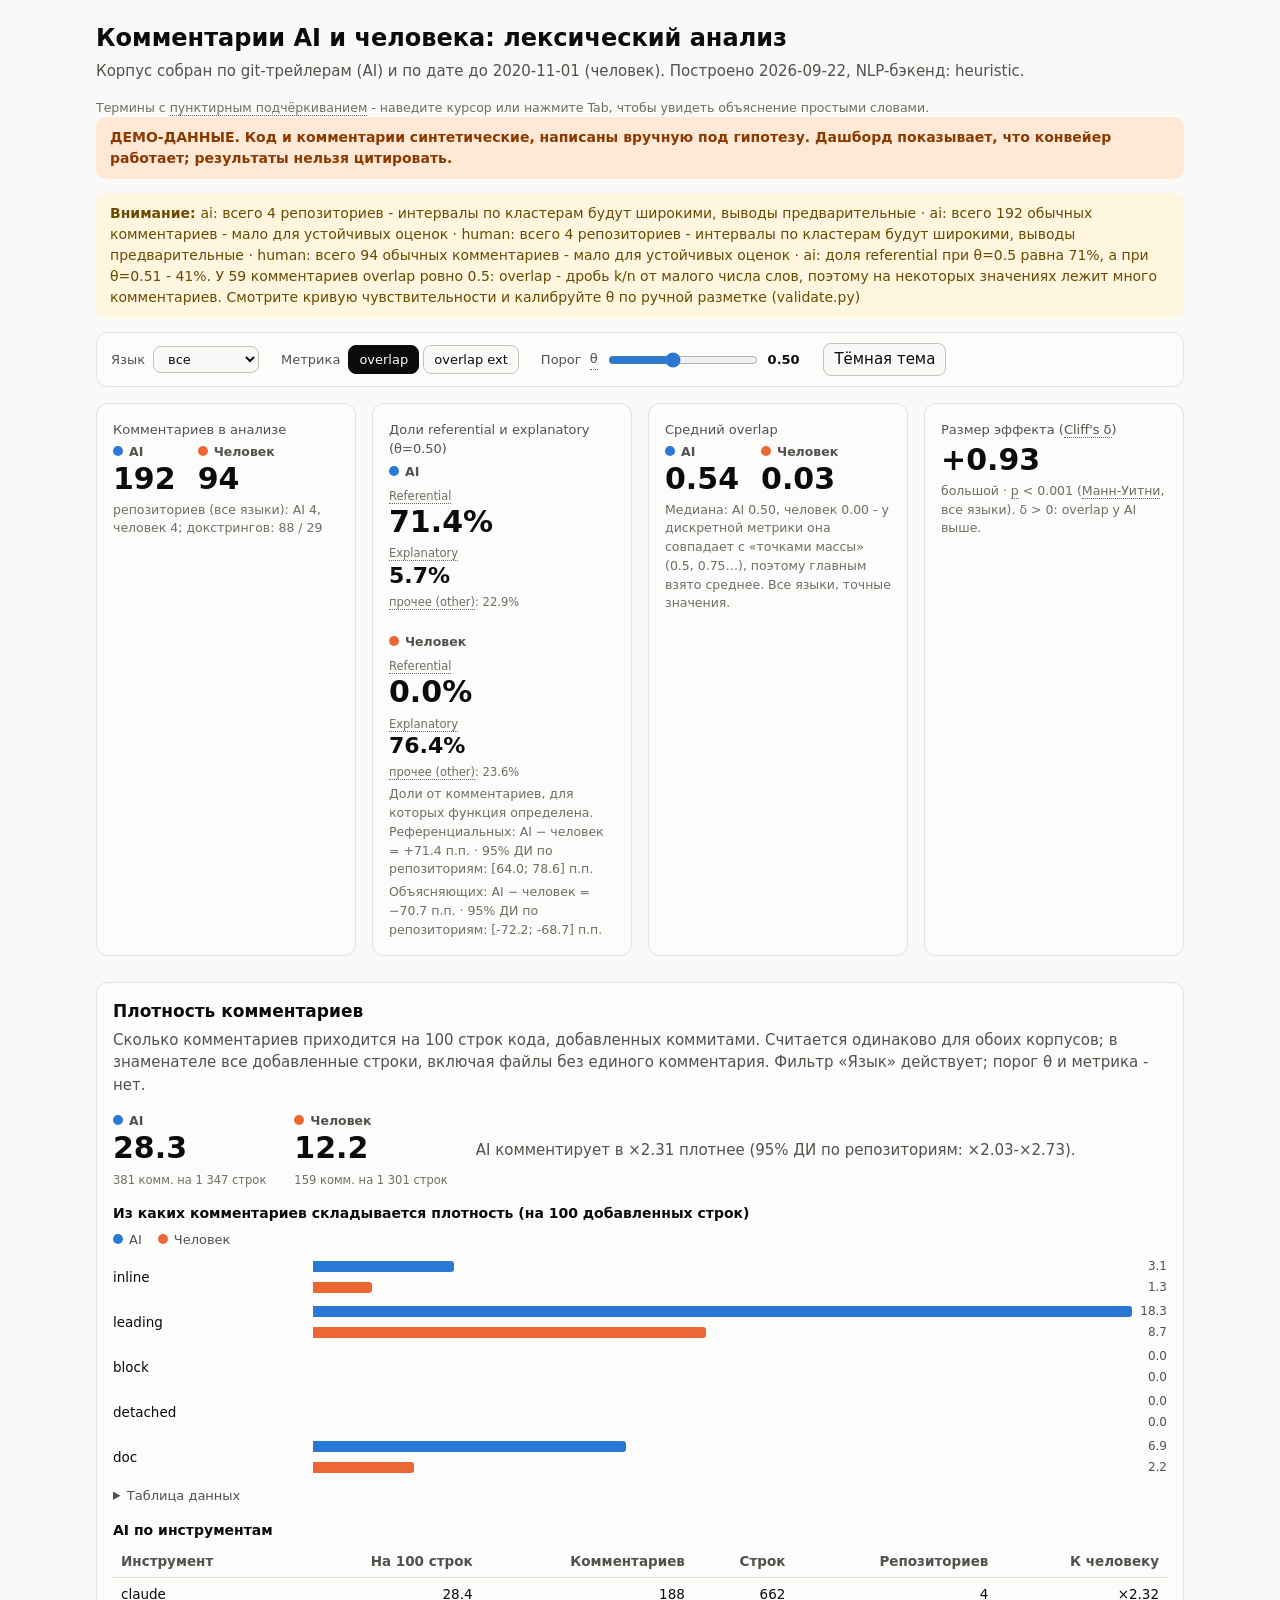
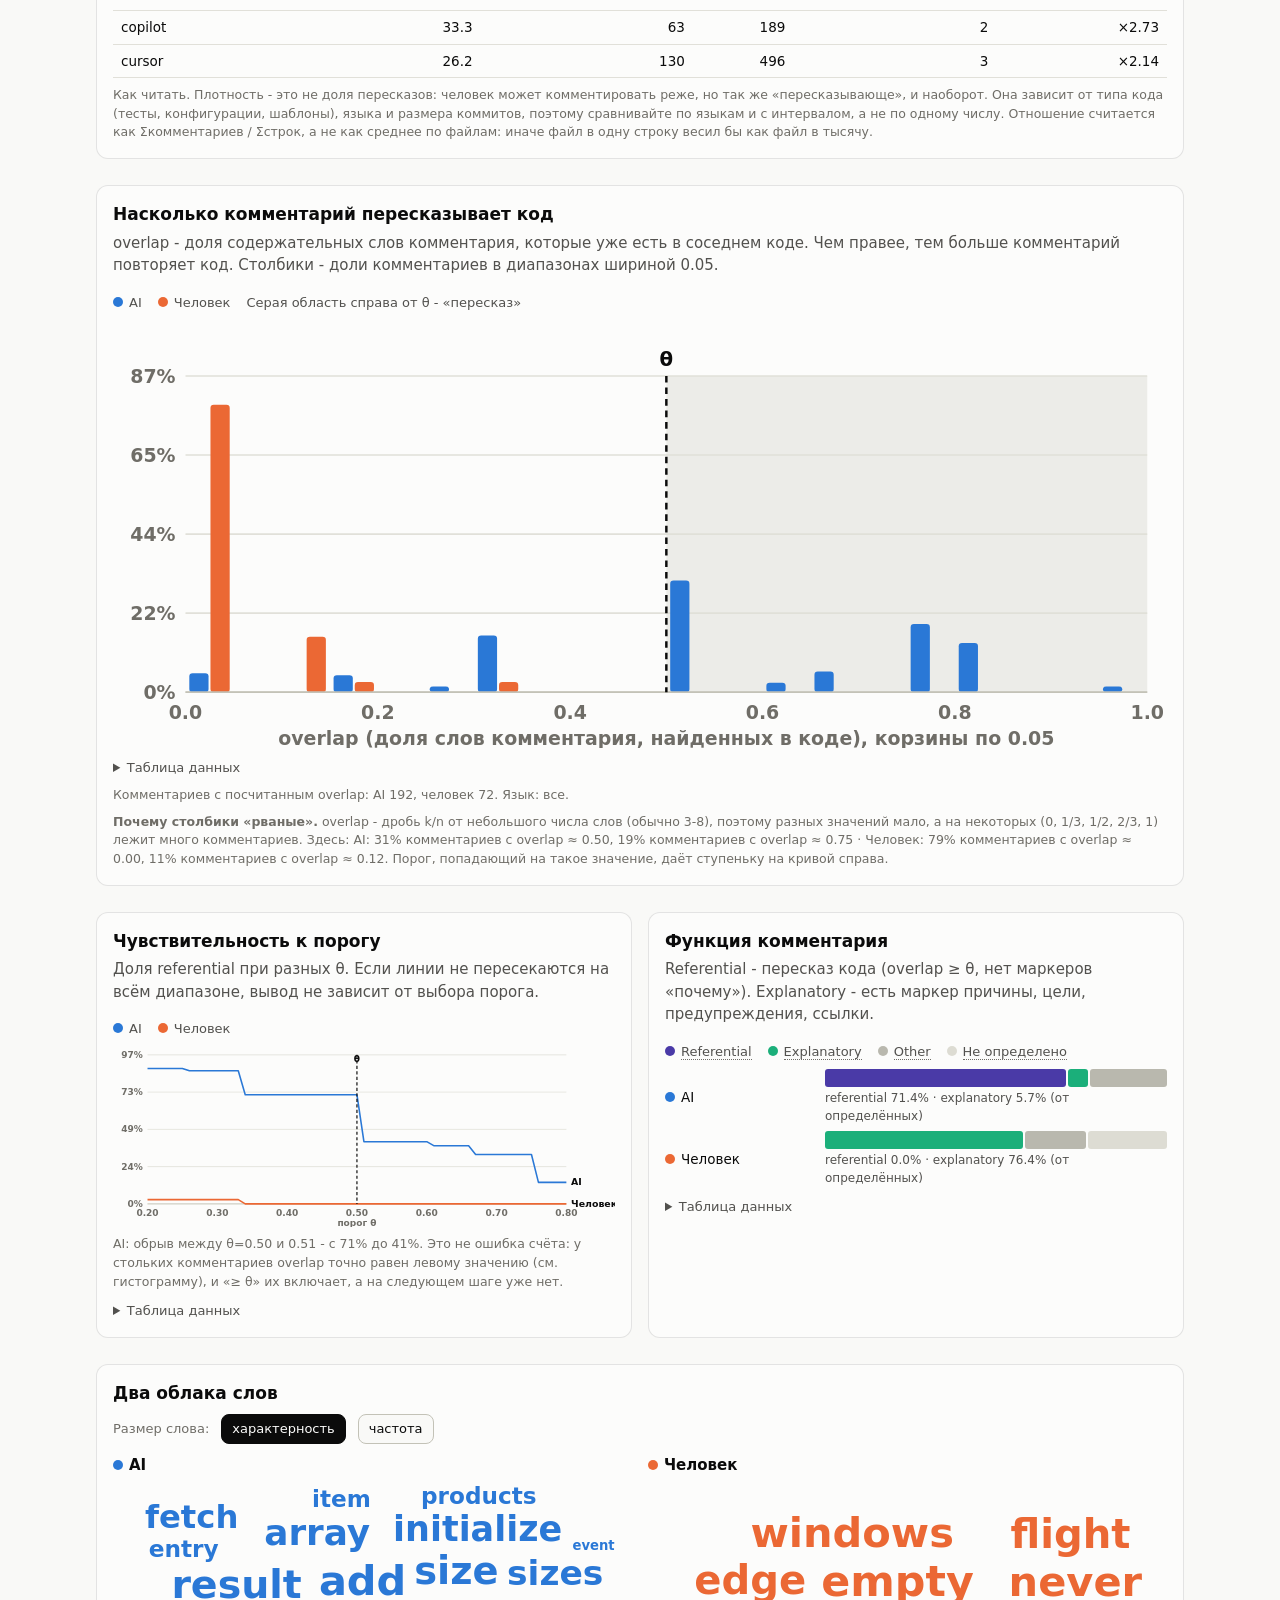
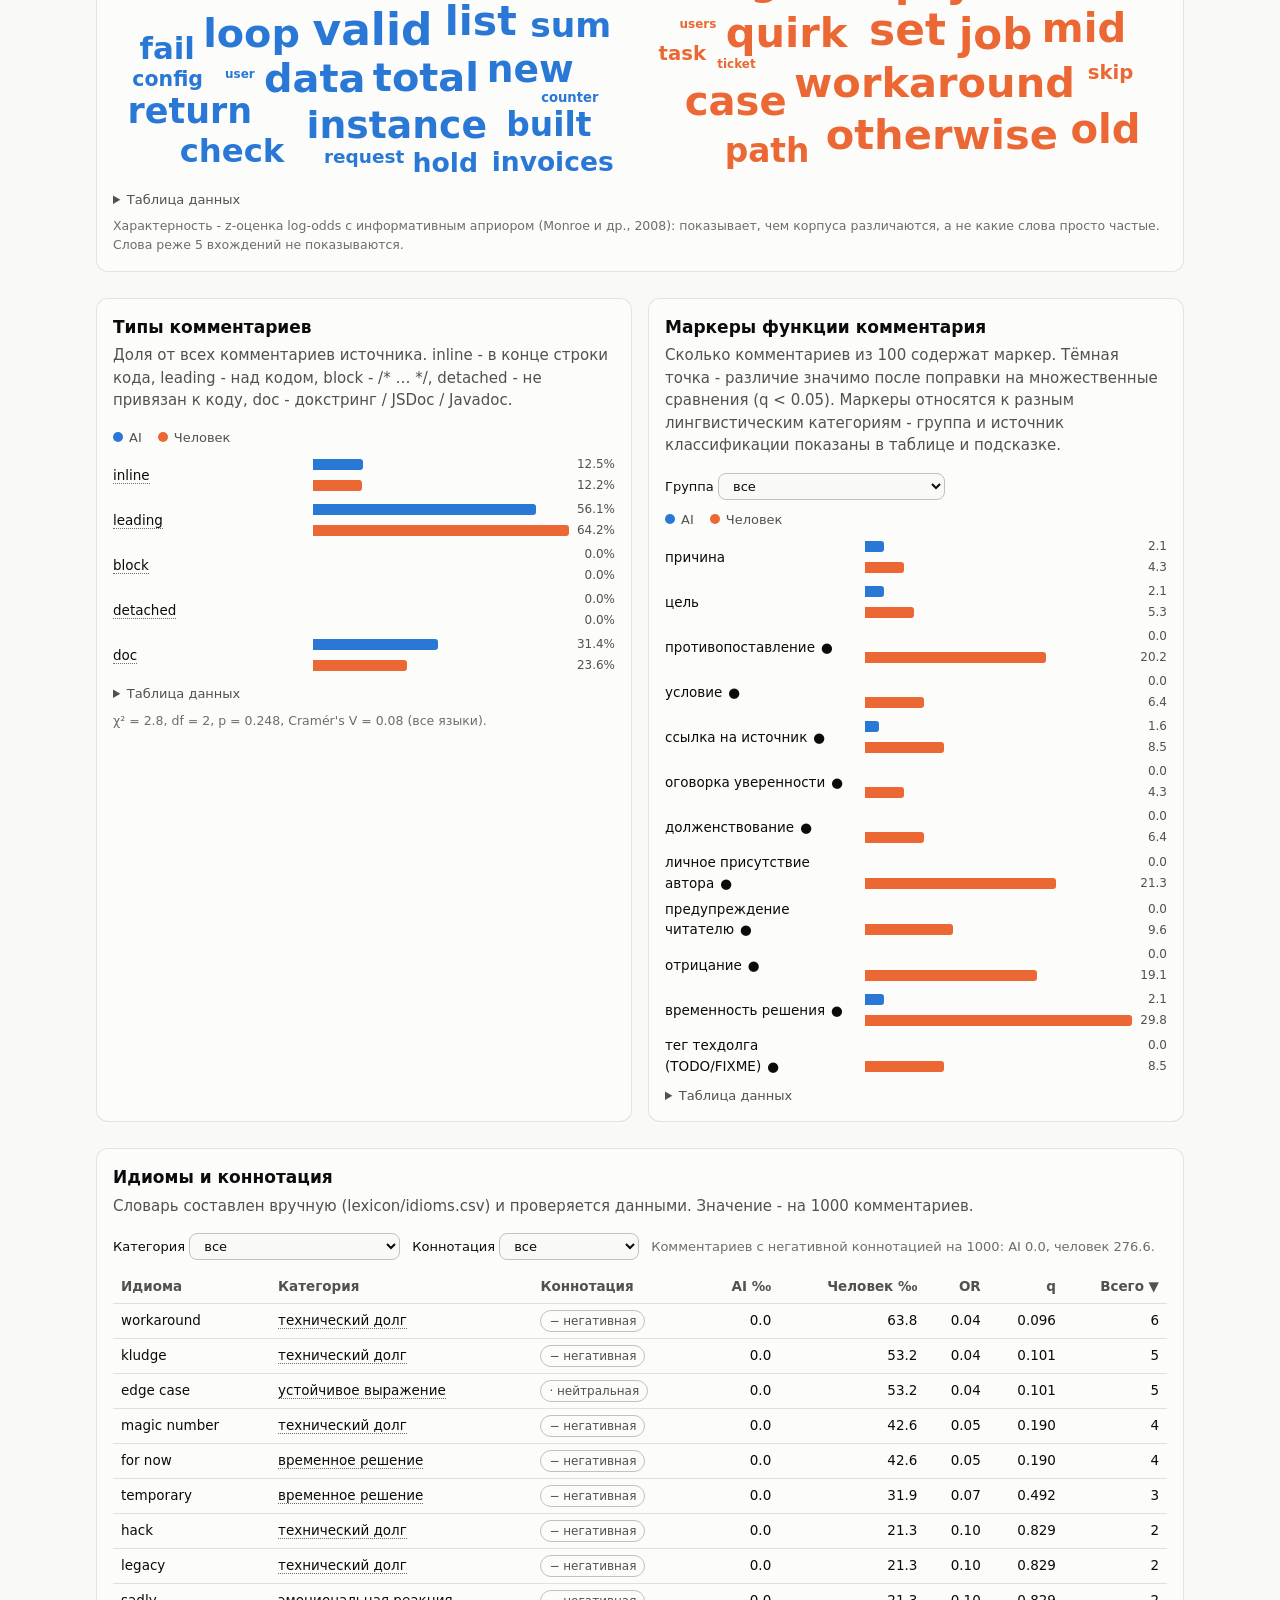
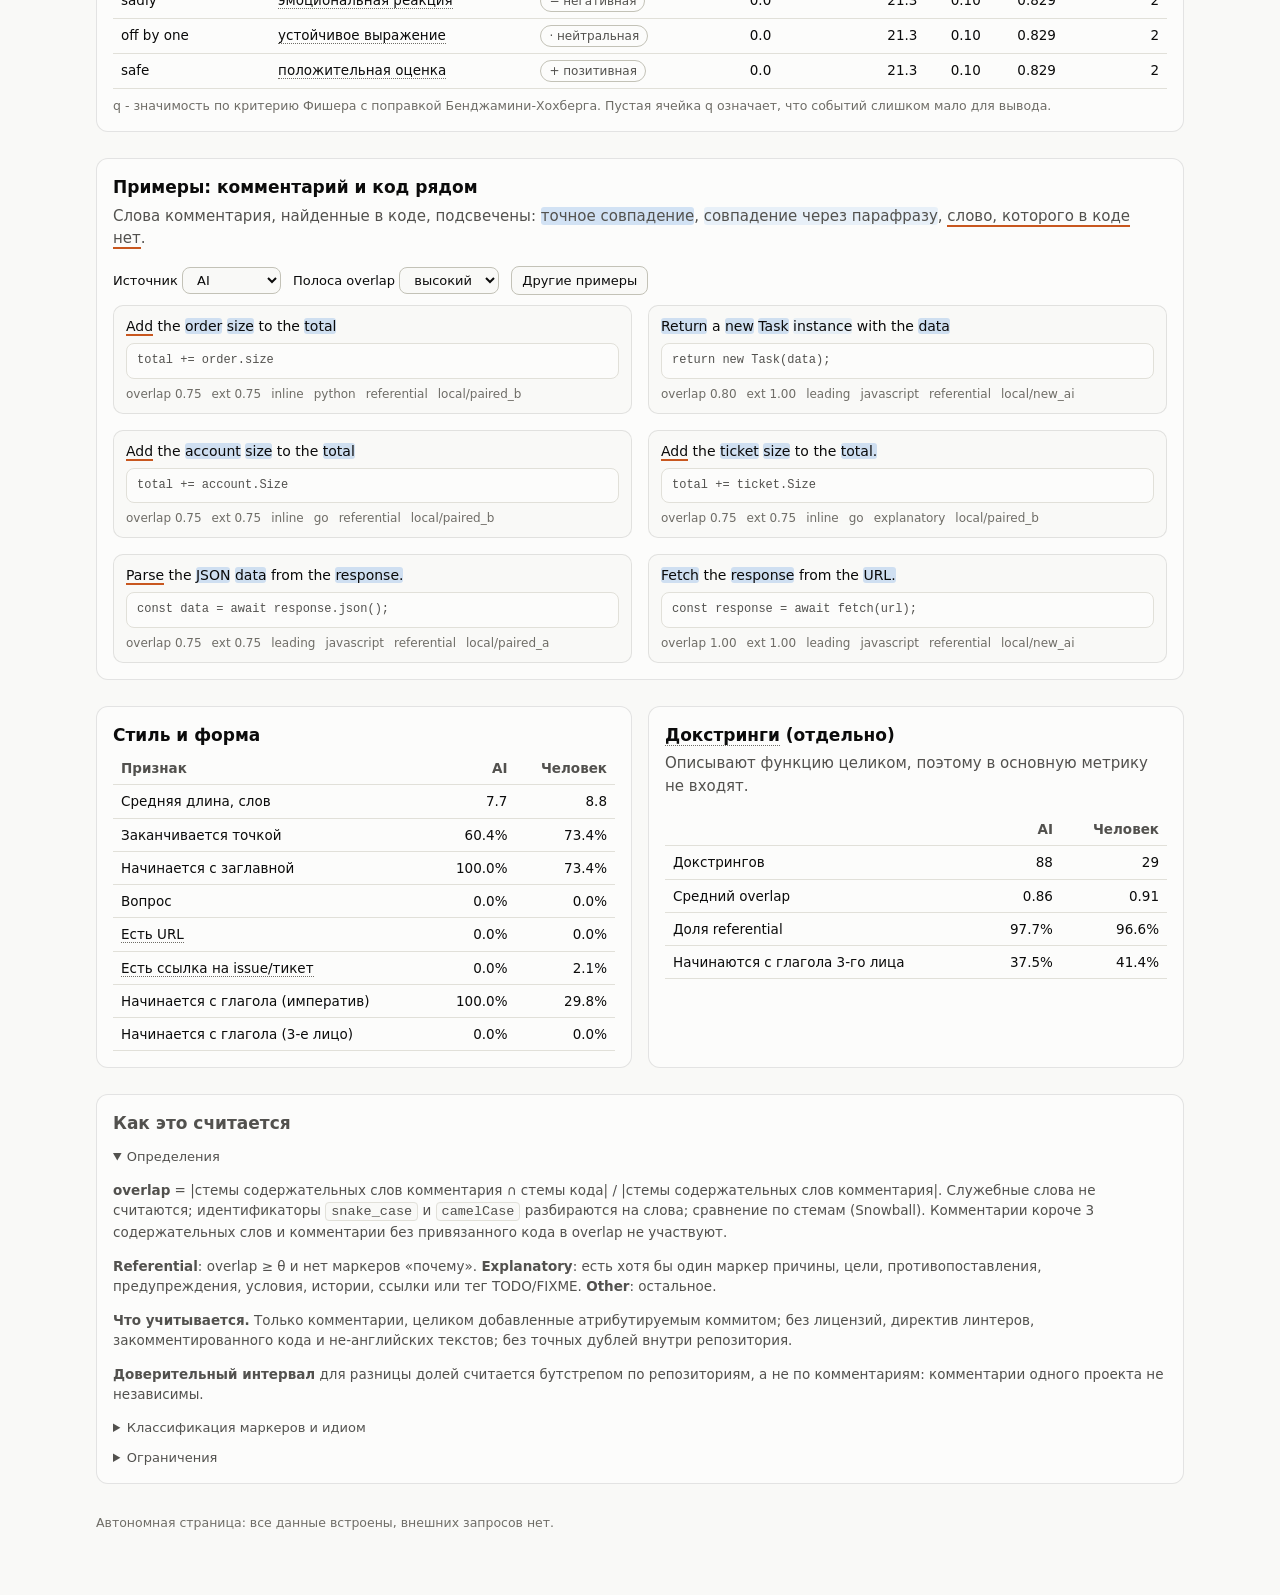
==== index.html @ 0528cbb2 "Демо-дашборд МНСК как отдельная страница Автономный index.html - копия demo_work/dashboard.html из в" ====
<!DOCTYPE html>
<html lang="ru">
<head>
<meta charset="utf-8">
<meta name="viewport" content="width=device-width, initial-scale=1">
<title>Комментарии AI и человека</title>
<style>
/* Палитра: слоты 1-2 проверенной категориальной палитры (валидатор: CVD ΔE 24.7 светлая / 26.8 тёмная тема).
   AI - всегда синий, human - всегда оранжевый, во всех графиках. Цвет привязан к сущности, а не к порядку. */
:root {
  color-scheme: light;
  --page: #f9f9f7; --surface: #fcfcfb; --ink: #0b0b0b; --ink2: #52514e; --muted: #6f6d67;
  --grid: #e1e0d9; --axis: #c3c2b7; --border: rgba(11,11,11,.10);
  --ai: #2a78d6; --human: #eb6834;
  --c-ref: #4a3aa7; --c-expl: #1baf7a; --c-other: #b9b8ae; --c-none: #dddcd3;
  --mark: rgba(42,120,214,.20); --mark2: rgba(42,120,214,.09); --novel: #c8571f;
  --warn-bg: #fff6e0; --warn-ink: #6b4a00; --demo-bg: #ffe9d6; --demo-ink: #8a3a00;
}
@media (prefers-color-scheme: dark) {
  :root:where(:not([data-theme="light"])) {
    color-scheme: dark;
    --page: #0d0d0d; --surface: #1a1a19; --ink: #ffffff; --ink2: #c3c2b7; --muted: #a09e96;
    --grid: #2c2c2a; --axis: #383835; --border: rgba(255,255,255,.10);
    --ai: #3987e5; --human: #d95926;
    --c-ref: #9085e9; --c-expl: #199e70; --c-other: #55544f; --c-none: #34342f;
    --mark: rgba(57,135,229,.35); --mark2: rgba(57,135,229,.16); --novel: #f0956a;
    --warn-bg: #3a2f10; --warn-ink: #f3d68a; --demo-bg: #45250f; --demo-ink: #ffc9a0;
  }
}
:root[data-theme="dark"] {
  color-scheme: dark;
  --page: #0d0d0d; --surface: #1a1a19; --ink: #ffffff; --ink2: #c3c2b7; --muted: #a09e96;
  --grid: #2c2c2a; --axis: #383835; --border: rgba(255,255,255,.10);
  --ai: #3987e5; --human: #d95926;
  --c-ref: #9085e9; --c-expl: #199e70; --c-other: #55544f; --c-none: #34342f;
  --mark: rgba(57,135,229,.35); --mark2: rgba(57,135,229,.16); --novel: #f0956a;
  --warn-bg: #3a2f10; --warn-ink: #f3d68a; --demo-bg: #45250f; --demo-ink: #ffc9a0;
}
* { box-sizing: border-box; }
body { margin: 0; background: var(--page); color: var(--ink); font: 15px/1.5 system-ui, -apple-system, "Segoe UI", sans-serif; }
.wrap { max-width: 1120px; margin: 0 auto; padding: 20px 16px 64px; }
h1 { font-size: 24px; margin: 0 0 4px; font-weight: 650; }
h2 { font-size: 17px; margin: 0 0 4px; font-weight: 650; }
.sub { color: var(--ink2); margin: 0 0 16px; }
.muted { color: var(--muted); }
.banner { border-radius: 10px; padding: 10px 14px; margin: 0 0 14px; font-size: 14px; }
.banner.demo { background: var(--demo-bg); color: var(--demo-ink); font-weight: 600; }
.banner.warn { background: var(--warn-bg); color: var(--warn-ink); }
.bar { display: flex; flex-wrap: wrap; gap: 14px 22px; align-items: center; background: var(--surface); border: 1px solid var(--border);
  border-radius: 12px; padding: 10px 14px; margin-bottom: 16px; position: sticky; top: 0; z-index: 5; }
.bar label { font-size: 13px; color: var(--ink2); display: flex; align-items: center; gap: 8px; }
select, button, input[type=range] { font: inherit; color: var(--ink); }
select, button { background: var(--page); border: 1px solid var(--axis); border-radius: 8px; padding: 4px 10px; cursor: pointer; }
button[aria-pressed="true"] { background: var(--ink); color: var(--surface); border-color: var(--ink); }
input[type=range] { accent-color: var(--ai); width: 150px; }
.theta { font-variant-numeric: tabular-nums; min-width: 2.6em; display: inline-block; font-weight: 600; color: var(--ink); }
.grid { display: grid; gap: 16px; }
.g4 { grid-template-columns: repeat(4, 1fr); } .g2 { grid-template-columns: repeat(2, 1fr); }
@media (max-width: 820px) { .g4 { grid-template-columns: repeat(2, 1fr); } .g2 { grid-template-columns: 1fr; } .bar { position: static; } }
@media (max-width: 480px) { .g4 { grid-template-columns: 1fr; } }
.card { background: var(--surface); border: 1px solid var(--border); border-radius: 12px; padding: 16px; min-width: 0; }
.tile .big { font-size: 30px; font-weight: 650; line-height: 1.15; }
.tile .lbl { font-size: 13px; color: var(--ink2); margin-bottom: 4px; }
.tile .row { display: flex; gap: 22px; align-items: flex-start; flex-wrap: wrap; }
.tile .who { font-size: 12.5px; color: var(--ink2); font-weight: 600; }
.tile .sub2 { font-size: 11.5px; color: var(--muted); margin-top: 6px; }
.tile .big.md { font-size: 22px; }
.tile .small { font-size: 12.5px; color: var(--muted); margin-top: 4px; }
.dot { display: inline-block; width: 10px; height: 10px; border-radius: 50%; margin-right: 6px; }
.dot.ai { background: var(--ai); } .dot.human { background: var(--human); }
section { margin-top: 26px; }
.legend { display: flex; gap: 16px; flex-wrap: wrap; font-size: 13px; color: var(--ink2); margin: 6px 0 8px; }
svg text { font: 11.5px system-ui, sans-serif; fill: var(--muted); }
svg .axis line, svg .axis path { stroke: var(--axis); }
svg .gridl { stroke: var(--grid); stroke-width: 1; }
svg .lbl-ai { fill: var(--ink); font-weight: 600; font-size: 12px; }
.hrow { display: grid; grid-template-columns: minmax(70px, 150px) minmax(0, 1fr); gap: 10px; align-items: center; margin: 6px 0; font-size: 13.5px; }
.hrow.wide { grid-template-columns: minmax(90px, 190px) minmax(0, 1fr); }
/* min-width: 0 - иначе ячейка сетки не сжимается уже своего содержимого и страница получает горизонтальную прокрутку */
.hrow > *, .pairline, .pairline .track { min-width: 0; }
.val.cap { white-space: normal; margin: 2px 0 0; }   /* .val.cap, а не .cap: иначе .val ниже по файлу при равной специфичности вернёт nowrap */
.track { display: flex; gap: 2px; height: 18px; background: transparent; }
.seg { height: 100%; border-radius: 0 4px 4px 0; min-width: 0; position: relative; }
.seg:first-child { border-radius: 0 4px 4px 0; }
.stack .seg { border-radius: 3px; }
.pair { display: grid; gap: 3px; }
.pair .track { height: 11px; } .pair .track .seg { border-radius: 0 3px 3px 0; }
.val { font-size: 12px; color: var(--ink2); margin-left: 8px; align-self: center; white-space: nowrap; font-variant-numeric: tabular-nums; }
.pairline { display: flex; align-items: center; }
table { width: 100%; border-collapse: collapse; font-size: 13.5px; }
th, td { text-align: left; padding: 6px 8px; border-bottom: 1px solid var(--grid); vertical-align: top; }
th { font-weight: 600; color: var(--ink2); cursor: default; white-space: nowrap; }
th.sort { cursor: pointer; } th.sort:hover { color: var(--ink); }
td.num, th.num { text-align: right; font-variant-numeric: tabular-nums; }
.chip { display: inline-flex; align-items: center; gap: 4px; font-size: 12px; padding: 1px 8px; border-radius: 999px; border: 1px solid var(--axis); color: var(--ink2); white-space: nowrap; }
.tablewrap { overflow-x: auto; }
details { margin-top: 10px; } summary { cursor: pointer; color: var(--ink2); font-size: 13px; }
.cloud { width: 100%; height: auto; display: block; }
.cloud text { cursor: default; font-weight: 600; }
.ex { border: 1px solid var(--border); border-radius: 10px; padding: 10px 12px; background: var(--page); }
.ex .cm { font-size: 14px; margin-bottom: 6px; }
.ex pre { margin: 0; padding: 8px 10px; background: var(--surface); border: 1px solid var(--grid); border-radius: 8px; overflow-x: auto;
  font: 12px/1.45 ui-monospace, "Cascadia Mono", Consolas, monospace; color: var(--ink2); }
.ex .meta { font-size: 12px; color: var(--muted); margin-top: 6px; display: flex; gap: 10px; flex-wrap: wrap; }
.w1 { background: var(--mark); border-radius: 3px; } .w2 { background: var(--mark2); border-radius: 3px; }
.w3 { border-bottom: 2px solid var(--novel); }
#tip { position: fixed; pointer-events: none; z-index: 20; background: var(--ink); color: var(--surface); font-size: 12.5px; padding: 6px 9px;
  border-radius: 7px; max-width: 280px; opacity: 0; transition: opacity .08s; }
.note { font-size: 12.5px; color: var(--muted); margin: 8px 0 0; }
.hidden { display: none !important; }
.def { font-size: 13.5px; color: var(--ink2); } .def code { background: var(--page); padding: 1px 5px; border-radius: 4px; border: 1px solid var(--grid); }
.gloss { border-bottom: 1px dotted var(--muted); cursor: help; }
.grouptag { font-size: 11.5px; color: var(--muted); border: 1px solid var(--border); border-radius: 999px; padding: 0 7px; white-space: nowrap; }
.filters { display: flex; gap: 12px; flex-wrap: wrap; margin: 8px 0 10px; font-size: 13px; align-items: center; }
footer { margin-top: 30px; font-size: 12.5px; color: var(--muted); }
</style>
</head>
<body>
<div class="wrap">
  <h1>Комментарии AI и человека: лексический анализ</h1>
  <p class="sub" id="subtitle"></p>
  <p class="note">Термины с <span class="gloss" tabindex="0" id="gloss-demo">пунктирным подчёркиванием</span> - наведите курсор или нажмите Tab, чтобы увидеть объяснение простыми словами.</p>
  <div id="banners"></div>

  <div class="bar" role="group" aria-label="Параметры отображения">
    <label>Язык <select id="lang"></select></label>
    <label>Метрика
      <span><button id="m-strict" aria-pressed="true" title="Только совпадения слов (стемы)">overlap</button>
      <button id="m-ext" aria-pressed="false" title="С учётом парафраз синтаксиса: for → loop, if → check…">overlap ext</button></span></label>
    <label>Порог <span class="gloss" title="Порог θ: при каком overlap комментарий считают «пересказом» (referential).">θ</span> <input type="range" id="theta" min="0.2" max="0.9" step="0.01"><span class="theta" id="thetaV"></span></label>
    <button id="themeBtn" aria-pressed="false" title="Переключить тему">Тёмная тема</button>
  </div>

  <div class="grid g4" id="kpis"></div>

  <section>
    <div class="card">
      <h2>Плотность комментариев</h2>
      <p class="sub">Сколько комментариев приходится на 100 строк кода, добавленных коммитами. Считается одинаково для обоих корпусов; в знаменателе все добавленные строки, включая файлы без единого комментария. Фильтр «Язык» действует; порог θ и метрика - нет.</p>
      <div id="density-body"></div>
    </div>
  </section>

  <section>
    <div class="card">
      <h2>Насколько комментарий пересказывает код</h2>
      <p class="sub">overlap - доля содержательных слов комментария, которые уже есть в соседнем коде. Чем правее, тем больше комментарий повторяет код. Столбики - доли комментариев в диапазонах шириной 0.05.</p>
      <div class="legend"><span><span class="dot ai"></span>AI</span><span><span class="dot human"></span>Человек</span><span>Серая область справа от θ - «пересказ»</span></div>
      <div id="chart-hist"></div>
      <details><summary>Таблица данных</summary><div class="tablewrap" id="tbl-hist"></div></details>
      <p class="note" id="note-hist"></p>
      <p class="note" id="note-mass"></p>
    </div>
  </section>

  <section class="grid g2">
    <div class="card">
      <h2>Чувствительность к порогу</h2>
      <p class="sub">Доля referential при разных θ. Если линии не пересекаются на всём диапазоне, вывод не зависит от выбора порога.</p>
      <div class="legend"><span><span class="dot ai"></span>AI</span><span><span class="dot human"></span>Человек</span></div>
      <div id="chart-sens"></div>
      <p class="note" id="note-sens"></p>
      <details><summary>Таблица данных</summary><div class="tablewrap" id="tbl-sens"></div></details>
    </div>
    <div class="card">
      <h2>Функция комментария</h2>
      <p class="sub">Referential - пересказ кода (overlap ≥ θ, нет маркеров «почему»). Explanatory - есть маркер причины, цели, предупреждения, ссылки.</p>
      <div class="legend" id="legend-mix"></div>
      <div id="chart-mix"></div>
      <details><summary>Таблица данных</summary><div class="tablewrap" id="tbl-mix"></div></details>
    </div>
  </section>

  <section>
    <div class="card">
      <h2>Два облака слов</h2>
      <div class="filters">
        <span class="muted">Размер слова:</span>
        <button id="w-dist" aria-pressed="true" title="Чем корпус отличается от другого (log-odds с информативным априором)">характерность</button>
        <button id="w-freq" aria-pressed="false">частота</button>
      </div>
      <div class="grid g2">
        <div><h2 style="font-size:15px"><span class="dot ai"></span>AI</h2><svg id="cloud-ai" class="cloud" viewBox="0 0 520 300" role="img" aria-label="Облако слов AI"></svg></div>
        <div><h2 style="font-size:15px"><span class="dot human"></span>Человек</h2><svg id="cloud-human" class="cloud" viewBox="0 0 520 300" role="img" aria-label="Облако слов человека"></svg></div>
      </div>
      <details><summary>Таблица данных</summary><div class="tablewrap" id="tbl-words"></div></details>
      <p class="note" id="note-words"></p>
    </div>
  </section>

  <section class="grid g2">
    <div class="card">
      <h2>Типы комментариев</h2>
      <p class="sub">Доля от всех комментариев источника. inline - в конце строки кода, leading - над кодом, block - /* … */, detached - не привязан к коду, doc - докстринг / JSDoc / Javadoc.</p>
      <div class="legend"><span><span class="dot ai"></span>AI</span><span><span class="dot human"></span>Человек</span></div>
      <div id="chart-kinds"></div>
      <details><summary>Таблица данных</summary><div class="tablewrap" id="tbl-kinds"></div></details>
      <p class="note" id="note-kinds"></p>
    </div>
    <div class="card">
      <h2>Маркеры функции комментария</h2>
      <p class="sub">Сколько комментариев из 100 содержат маркер. Тёмная точка - различие значимо после поправки на множественные сравнения (q &lt; 0.05). Маркеры относятся к разным лингвистическим категориям - группа и источник классификации показаны в таблице и подсказке.</p>
      <div class="filters">
        <label>Группа <select id="marker-group"></select></label>
      </div>
      <div class="legend"><span><span class="dot ai"></span>AI</span><span><span class="dot human"></span>Человек</span></div>
      <div id="chart-markers"></div>
      <details><summary>Таблица данных</summary><div class="tablewrap" id="tbl-markers"></div></details>
    </div>
  </section>

  <section>
    <div class="card">
      <h2>Идиомы и коннотация</h2>
      <p class="sub">Словарь составлен вручную (lexicon/idioms.csv) и проверяется данными. Значение - на 1000 комментариев.</p>
      <div class="filters">
        <label>Категория <select id="idiom-cat"></select></label>
        <label>Коннотация <select id="idiom-con"><option value="">все</option><option value="negative">− негативная</option><option value="neutral">· нейтральная</option><option value="positive">+ позитивная</option></select></label>
        <span class="muted" id="idiom-conn-sum"></span>
      </div>
      <div class="tablewrap"><table id="idiom-table"></table></div>
      <p class="note">q - значимость по критерию Фишера с поправкой Бенджамини-Хохберга. Пустая ячейка q означает, что событий слишком мало для вывода.</p>
    </div>
  </section>

  <section>
    <div class="card">
      <h2>Примеры: комментарий и код рядом</h2>
      <p class="sub">Слова комментария, найденные в коде, подсвечены: <span class="w1">точное совпадение</span>, <span class="w2">совпадение через парафразу</span>, <span class="w3">слово, которого в коде нет</span>.</p>
      <div class="filters">
        <label>Источник <select id="ex-src"><option value="ai">AI</option><option value="human">Человек</option></select></label>
        <label>Полоса overlap <select id="ex-band"><option value="high">высокий</option><option value="mid">средний</option><option value="low">низкий</option></select></label>
        <button id="ex-more">Другие примеры</button>
      </div>
      <div class="grid g2" id="examples"></div>
    </div>
  </section>

  <section class="grid g2">
    <div class="card">
      <h2>Стиль и форма</h2>
      <div class="tablewrap" id="style-table"></div>
    </div>
    <div class="card">
      <h2><span class="gloss" id="doc-title-gloss" tabindex="0">Докстринги</span> (отдельно)</h2>
      <p class="sub">Описывают функцию целиком, поэтому в основную метрику не входят.</p>
      <div class="tablewrap" id="docs-table"></div>
    </div>
  </section>

  <section>
    <div class="card def">
      <h2>Как это считается</h2>
      <details open><summary>Определения</summary>
        <p><b>overlap</b> = |стемы содержательных слов комментария ∩ стемы кода| / |стемы содержательных слов комментария|. Служебные слова не считаются; идентификаторы <code>snake_case</code> и <code>camelCase</code> разбираются на слова; сравнение по стемам (Snowball). Комментарии короче 3 содержательных слов и комментарии без привязанного кода в overlap не участвуют.</p>
        <p><b>Referential</b>: overlap ≥ θ и нет маркеров «почему». <b>Explanatory</b>: есть хотя бы один маркер причины, цели, противопоставления, предупреждения, условия, истории, ссылки или тег TODO/FIXME. <b>Other</b>: остальное.</p>
        <p><b>Что учитывается.</b> Только комментарии, целиком добавленные атрибутируемым коммитом; без лицензий, директив линтеров, закомментированного кода и не-английских текстов; без точных дублей внутри репозитория.</p>
        <p><b>Доверительный интервал</b> для разницы долей считается бутстрепом по репозиториям, а не по комментариям: комментарии одного проекта не независимы.</p>
      </details>
      <details><summary>Классификация маркеров и идиом</summary><div id="group-defs" class="def"></div></details>
      <details><summary>Ограничения</summary><div id="limits"></div></details>
    </div>
  </section>
  <footer id="footer"></footer>
</div>
<div id="tip" role="tooltip"></div>

<script>
const DATA = {"summary": {"sizes": {"ai": {"comments": 280, "main": 192, "docs": 88, "repos": 4}, "human": {"comments": 123, "main": 94, "docs": 29, "repos": 4}}, "langs": ["go", "java", "javascript", "python"], "overlap": {"bins": 100, "hist": {"ai": {"all": {"hist": [10, 0, 0, 0, 0, 0, 0, 0, 0, 0, 0, 0, 0, 0, 0, 0, 9, 0, 0, 0, 0, 0, 0, 0, 0, 3, 0, 0, 0, 0, 0, 0, 0, 30, 0, 0, 0, 0, 0, 0, 0, 0, 0, 0, 0, 0, 0, 0, 0, 0, 59, 0, 0, 0, 0, 0, 0, 0, 0, 0, 5, 0, 0, 0, 0, 0, 11, 0, 0, 0, 0, 0, 0, 0, 0, 36, 0, 0, 0, 0, 26, 0, 0, 0, 0, 0, 0, 0, 0, 0, 0, 0, 0, 0, 0, 0, 0, 0, 0, 3], "hist_nocue": [3, 0, 0, 0, 0, 0, 0, 0, 0, 0, 0, 0, 0, 0, 0, 0, 8, 0, 0, 0, 0, 0, 0, 0, 0, 3, 0, 0, 0, 0, 0, 0, 0, 30, 0, 0, 0, 0, 0, 0, 0, 0, 0, 0, 0, 0, 0, 0, 0, 0, 59, 0, 0, 0, 0, 0, 0, 0, 0, 0, 5, 0, 0, 0, 0, 0, 11, 0, 0, 0, 0, 0, 0, 0, 0, 35, 0, 0, 0, 0, 24, 0, 0, 0, 0, 0, 0, 0, 0, 0, 0, 0, 0, 0, 0, 0, 0, 0, 0, 3], "hist_ext": [7, 0, 0, 0, 0, 0, 0, 0, 0, 0, 0, 0, 0, 0, 0, 0, 9, 0, 0, 0, 3, 0, 0, 0, 0, 3, 0, 0, 0, 0, 0, 0, 0, 4, 0, 0, 0, 0, 0, 0, 0, 0, 0, 0, 0, 0, 0, 0, 0, 0, 15, 0, 0, 0, 0, 0, 0, 0, 0, 0, 0, 0, 0, 0, 0, 0, 39, 0, 0, 0, 0, 0, 0, 0, 0, 70, 0, 0, 0, 0, 9, 0, 0, 0, 0, 0, 0, 0, 0, 0, 0, 0, 0, 0, 0, 0, 0, 0, 0, 33], "hist_nocue_ext": [0, 0, 0, 0, 0, 0, 0, 0, 0, 0, 0, 0, 0, 0, 0, 0, 8, 0, 0, 0, 3, 0, 0, 0, 0, 3, 0, 0, 0, 0, 0, 0, 0, 4, 0, 0, 0, 0, 0, 0, 0, 0, 0, 0, 0, 0, 0, 0, 0, 0, 15, 0, 0, 0, 0, 0, 0, 0, 0, 0, 0, 0, 0, 0, 0, 0, 39, 0, 0, 0, 0, 0, 0, 0, 0, 69, 0, 0, 0, 0, 9, 0, 0, 0, 0, 0, 0, 0, 0, 0, 0, 0, 0, 0, 0, 0, 0, 0, 0, 31], "classified": 192, "cue": 11, "n": 192}, "go": {"hist": [2, 0, 0, 0, 0, 0, 0, 0, 0, 0, 0, 0, 0, 0, 0, 0, 1, 0, 0, 0, 0, 0, 0, 0, 0, 0, 0, 0, 0, 0, 0, 0, 0, 2, 0, 0, 0, 0, 0, 0, 0, 0, 0, 0, 0, 0, 0, 0, 0, 0, 14, 0, 0, 0, 0, 0, 0, 0, 0, 0, 0, 0, 0, 0, 0, 0, 0, 0, 0, 0, 0, 0, 0, 0, 0, 13, 0, 0, 0, 0, 0, 0, 0, 0, 0, 0, 0, 0, 0, 0, 0, 0, 0, 0, 0, 0, 0, 0, 0, 0], "hist_nocue": [0, 0, 0, 0, 0, 0, 0, 0, 0, 0, 0, 0, 0, 0, 0, 0, 0, 0, 0, 0, 0, 0, 0, 0, 0, 0, 0, 0, 0, 0, 0, 0, 0, 2, 0, 0, 0, 0, 0, 0, 0, 0, 0, 0, 0, 0, 0, 0, 0, 0, 14, 0, 0, 0, 0, 0, 0, 0, 0, 0, 0, 0, 0, 0, 0, 0, 0, 0, 0, 0, 0, 0, 0, 0, 0, 12, 0, 0, 0, 0, 0, 0, 0, 0, 0, 0, 0, 0, 0, 0, 0, 0, 0, 0, 0, 0, 0, 0, 0, 0], "hist_ext": [2, 0, 0, 0, 0, 0, 0, 0, 0, 0, 0, 0, 0, 0, 0, 0, 1, 0, 0, 0, 0, 0, 0, 0, 0, 0, 0, 0, 0, 0, 0, 0, 0, 2, 0, 0, 0, 0, 0, 0, 0, 0, 0, 0, 0, 0, 0, 0, 0, 0, 0, 0, 0, 0, 0, 0, 0, 0, 0, 0, 0, 0, 0, 0, 0, 0, 0, 0, 0, 0, 0, 0, 0, 0, 0, 27, 0, 0, 0, 0, 0, 0, 0, 0, 0, 0, 0, 0, 0, 0, 0, 0, 0, 0, 0, 0, 0, 0, 0, 0], "hist_nocue_ext": [0, 0, 0, 0, 0, 0, 0, 0, 0, 0, 0, 0, 0, 0, 0, 0, 0, 0, 0, 0, 0, 0, 0, 0, 0, 0, 0, 0, 0, 0, 0, 0, 0, 2, 0, 0, 0, 0, 0, 0, 0, 0, 0, 0, 0, 0, 0, 0, 0, 0, 0, 0, 0, 0, 0, 0, 0, 0, 0, 0, 0, 0, 0, 0, 0, 0, 0, 0, 0, 0, 0, 0, 0, 0, 0, 26, 0, 0, 0, 0, 0, 0, 0, 0, 0, 0, 0, 0, 0, 0, 0, 0, 0, 0, 0, 0, 0, 0, 0, 0], "classified": 32, "cue": 4, "n": 32}, "java": {"hist": [0, 0, 0, 0, 0, 0, 0, 0, 0, 0, 0, 0, 0, 0, 0, 0, 0, 0, 0, 0, 0, 0, 0, 0, 0, 0, 0, 0, 0, 0, 0, 0, 0, 10, 0, 0, 0, 0, 0, 0, 0, 0, 0, 0, 0, 0, 0, 0, 0, 0, 10, 0, 0, 0, 0, 0, 0, 0, 0, 0, 0, 0, 0, 0, 0, 0, 0, 0, 0, 0, 0, 0, 0, 0, 0, 0, 0, 0, 0, 0, 11, 0, 0, 0, 0, 0, 0, 0, 0, 0, 0, 0, 0, 0, 0, 0, 0, 0, 0, 0], "hist_nocue": [0, 0, 0, 0, 0, 0, 0, 0, 0, 0, 0, 0, 0, 0, 0, 0, 0, 0, 0, 0, 0, 0, 0, 0, 0, 0, 0, 0, 0, 0, 0, 0, 0, 10, 0, 0, 0, 0, 0, 0, 0, 0, 0, 0, 0, 0, 0, 0, 0, 0, 10, 0, 0, 0, 0, 0, 0, 0, 0, 0, 0, 0, 0, 0, 0, 0, 0, 0, 0, 0, 0, 0, 0, 0, 0, 0, 0, 0, 0, 0, 11, 0, 0, 0, 0, 0, 0, 0, 0, 0, 0, 0, 0, 0, 0, 0, 0, 0, 0, 0], "hist_ext": [0, 0, 0, 0, 0, 0, 0, 0, 0, 0, 0, 0, 0, 0, 0, 0, 0, 0, 0, 0, 0, 0, 0, 0, 0, 0, 0, 0, 0, 0, 0, 0, 0, 0, 0, 0, 0, 0, 0, 0, 0, 0, 0, 0, 0, 0, 0, 0, 0, 0, 0, 0, 0, 0, 0, 0, 0, 0, 0, 0, 0, 0, 0, 0, 0, 0, 20, 0, 0, 0, 0, 0, 0, 0, 0, 0, 0, 0, 0, 0, 0, 0, 0, 0, 0, 0, 0, 0, 0, 0, 0, 0, 0, 0, 0, 0, 0, 0, 0, 11], "hist_nocue_ext": [0, 0, 0, 0, 0, 0, 0, 0, 0, 0, 0, 0, 0, 0, 0, 0, 0, 0, 0, 0, 0, 0, 0, 0, 0, 0, 0, 0, 0, 0, 0, 0, 0, 0, 0, 0, 0, 0, 0, 0, 0, 0, 0, 0, 0, 0, 0, 0, 0, 0, 0, 0, 0, 0, 0, 0, 0, 0, 0, 0, 0, 0, 0, 0, 0, 0, 20, 0, 0, 0, 0, 0, 0, 0, 0, 0, 0, 0, 0, 0, 0, 0, 0, 0, 0, 0, 0, 0, 0, 0, 0, 0, 0, 0, 0, 0, 0, 0, 0, 11], "classified": 31, "cue": 0, "n": 31}, "javascript": {"hist": [2, 0, 0, 0, 0, 0, 0, 0, 0, 0, 0, 0, 0, 0, 0, 0, 0, 0, 0, 0, 0, 0, 0, 0, 0, 0, 0, 0, 0, 0, 0, 0, 0, 10, 0, 0, 0, 0, 0, 0, 0, 0, 0, 0, 0, 0, 0, 0, 0, 0, 0, 0, 0, 0, 0, 0, 0, 0, 0, 0, 0, 0, 0, 0, 0, 0, 8, 0, 0, 0, 0, 0, 0, 0, 0, 10, 0, 0, 0, 0, 11, 0, 0, 0, 0, 0, 0, 0, 0, 0, 0, 0, 0, 0, 0, 0, 0, 0, 0, 3], "hist_nocue": [0, 0, 0, 0, 0, 0, 0, 0, 0, 0, 0, 0, 0, 0, 0, 0, 0, 0, 0, 0, 0, 0, 0, 0, 0, 0, 0, 0, 0, 0, 0, 0, 0, 10, 0, 0, 0, 0, 0, 0, 0, 0, 0, 0, 0, 0, 0, 0, 0, 0, 0, 0, 0, 0, 0, 0, 0, 0, 0, 0, 0, 0, 0, 0, 0, 0, 8, 0, 0, 0, 0, 0, 0, 0, 0, 10, 0, 0, 0, 0, 9, 0, 0, 0, 0, 0, 0, 0, 0, 0, 0, 0, 0, 0, 0, 0, 0, 0, 0, 3], "hist_ext": [2, 0, 0, 0, 0, 0, 0, 0, 0, 0, 0, 0, 0, 0, 0, 0, 0, 0, 0, 0, 0, 0, 0, 0, 0, 0, 0, 0, 0, 0, 0, 0, 0, 2, 0, 0, 0, 0, 0, 0, 0, 0, 0, 0, 0, 0, 0, 0, 0, 0, 0, 0, 0, 0, 0, 0, 0, 0, 0, 0, 0, 0, 0, 0, 0, 0, 8, 0, 0, 0, 0, 0, 0, 0, 0, 10, 0, 0, 0, 0, 0, 0, 0, 0, 0, 0, 0, 0, 0, 0, 0, 0, 0, 0, 0, 0, 0, 0, 0, 22], "hist_nocue_ext": [0, 0, 0, 0, 0, 0, 0, 0, 0, 0, 0, 0, 0, 0, 0, 0, 0, 0, 0, 0, 0, 0, 0, 0, 0, 0, 0, 0, 0, 0, 0, 0, 0, 2, 0, 0, 0, 0, 0, 0, 0, 0, 0, 0, 0, 0, 0, 0, 0, 0, 0, 0, 0, 0, 0, 0, 0, 0, 0, 0, 0, 0, 0, 0, 0, 0, 8, 0, 0, 0, 0, 0, 0, 0, 0, 10, 0, 0, 0, 0, 0, 0, 0, 0, 0, 0, 0, 0, 0, 0, 0, 0, 0, 0, 0, 0, 0, 0, 0, 20], "classified": 44, "cue": 4, "n": 44}, "python": {"hist": [6, 0, 0, 0, 0, 0, 0, 0, 0, 0, 0, 0, 0, 0, 0, 0, 8, 0, 0, 0, 0, 0, 0, 0, 0, 3, 0, 0, 0, 0, 0, 0, 0, 8, 0, 0, 0, 0, 0, 0, 0, 0, 0, 0, 0, 0, 0, 0, 0, 0, 35, 0, 0, 0, 0, 0, 0, 0, 0, 0, 5, 0, 0, 0, 0, 0, 3, 0, 0, 0, 0, 0, 0, 0, 0, 13, 0, 0, 0, 0, 4, 0, 0, 0, 0, 0, 0, 0, 0, 0, 0, 0, 0, 0, 0, 0, 0, 0, 0, 0], "hist_nocue": [3, 0, 0, 0, 0, 0, 0, 0, 0, 0, 0, 0, 0, 0, 0, 0, 8, 0, 0, 0, 0, 0, 0, 0, 0, 3, 0, 0, 0, 0, 0, 0, 0, 8, 0, 0, 0, 0, 0, 0, 0, 0, 0, 0, 0, 0, 0, 0, 0, 0, 35, 0, 0, 0, 0, 0, 0, 0, 0, 0, 5, 0, 0, 0, 0, 0, 3, 0, 0, 0, 0, 0, 0, 0, 0, 13, 0, 0, 0, 0, 4, 0, 0, 0, 0, 0, 0, 0, 0, 0, 0, 0, 0, 0, 0, 0, 0, 0, 0, 0], "hist_ext": [3, 0, 0, 0, 0, 0, 0, 0, 0, 0, 0, 0, 0, 0, 0, 0, 8, 0, 0, 0, 3, 0, 0, 0, 0, 3, 0, 0, 0, 0, 0, 0, 0, 0, 0, 0, 0, 0, 0, 0, 0, 0, 0, 0, 0, 0, 0, 0, 0, 0, 15, 0, 0, 0, 0, 0, 0, 0, 0, 0, 0, 0, 0, 0, 0, 0, 11, 0, 0, 0, 0, 0, 0, 0, 0, 33, 0, 0, 0, 0, 9, 0, 0, 0, 0, 0, 0, 0, 0, 0, 0, 0, 0, 0, 0, 0, 0, 0, 0, 0], "hist_nocue_ext": [0, 0, 0, 0, 0, 0, 0, 0, 0, 0, 0, 0, 0, 0, 0, 0, 8, 0, 0, 0, 3, 0, 0, 0, 0, 3, 0, 0, 0, 0, 0, 0, 0, 0, 0, 0, 0, 0, 0, 0, 0, 0, 0, 0, 0, 0, 0, 0, 0, 0, 15, 0, 0, 0, 0, 0, 0, 0, 0, 0, 0, 0, 0, 0, 0, 0, 11, 0, 0, 0, 0, 0, 0, 0, 0, 33, 0, 0, 0, 0, 9, 0, 0, 0, 0, 0, 0, 0, 0, 0, 0, 0, 0, 0, 0, 0, 0, 0, 0, 0], "classified": 85, "cue": 3, "n": 85}}, "human": {"all": {"hist": [57, 0, 0, 0, 0, 0, 0, 0, 0, 0, 0, 0, 8, 0, 3, 0, 2, 0, 0, 0, 0, 0, 0, 0, 0, 0, 0, 0, 0, 0, 0, 0, 0, 2, 0, 0, 0, 0, 0, 0, 0, 0, 0, 0, 0, 0, 0, 0, 0, 0, 0, 0, 0, 0, 0, 0, 0, 0, 0, 0, 0, 0, 0, 0, 0, 0, 0, 0, 0, 0, 0, 0, 0, 0, 0, 0, 0, 0, 0, 0, 0, 0, 0, 0, 0, 0, 0, 0, 0, 0, 0, 0, 0, 0, 0, 0, 0, 0, 0, 0], "hist_nocue": [10, 0, 0, 0, 0, 0, 0, 0, 0, 0, 0, 0, 3, 0, 0, 0, 2, 0, 0, 0, 0, 0, 0, 0, 0, 0, 0, 0, 0, 0, 0, 0, 0, 2, 0, 0, 0, 0, 0, 0, 0, 0, 0, 0, 0, 0, 0, 0, 0, 0, 0, 0, 0, 0, 0, 0, 0, 0, 0, 0, 0, 0, 0, 0, 0, 0, 0, 0, 0, 0, 0, 0, 0, 0, 0, 0, 0, 0, 0, 0, 0, 0, 0, 0, 0, 0, 0, 0, 0, 0, 0, 0, 0, 0, 0, 0, 0, 0, 0, 0], "hist_ext": [53, 0, 0, 0, 0, 0, 0, 0, 0, 0, 0, 0, 8, 0, 3, 0, 2, 0, 0, 0, 0, 0, 0, 0, 0, 4, 0, 0, 0, 0, 0, 0, 0, 2, 0, 0, 0, 0, 0, 0, 0, 0, 0, 0, 0, 0, 0, 0, 0, 0, 0, 0, 0, 0, 0, 0, 0, 0, 0, 0, 0, 0, 0, 0, 0, 0, 0, 0, 0, 0, 0, 0, 0, 0, 0, 0, 0, 0, 0, 0, 0, 0, 0, 0, 0, 0, 0, 0, 0, 0, 0, 0, 0, 0, 0, 0, 0, 0, 0, 0], "hist_nocue_ext": [10, 0, 0, 0, 0, 0, 0, 0, 0, 0, 0, 0, 3, 0, 0, 0, 2, 0, 0, 0, 0, 0, 0, 0, 0, 0, 0, 0, 0, 0, 0, 0, 0, 2, 0, 0, 0, 0, 0, 0, 0, 0, 0, 0, 0, 0, 0, 0, 0, 0, 0, 0, 0, 0, 0, 0, 0, 0, 0, 0, 0, 0, 0, 0, 0, 0, 0, 0, 0, 0, 0, 0, 0, 0, 0, 0, 0, 0, 0, 0, 0, 0, 0, 0, 0, 0, 0, 0, 0, 0, 0, 0, 0, 0, 0, 0, 0, 0, 0, 0], "classified": 72, "cue": 55, "n": 94}, "go": {"hist": [7, 0, 0, 0, 0, 0, 0, 0, 0, 0, 0, 0, 1, 0, 0, 0, 2, 0, 0, 0, 0, 0, 0, 0, 0, 0, 0, 0, 0, 0, 0, 0, 0, 0, 0, 0, 0, 0, 0, 0, 0, 0, 0, 0, 0, 0, 0, 0, 0, 0, 0, 0, 0, 0, 0, 0, 0, 0, 0, 0, 0, 0, 0, 0, 0, 0, 0, 0, 0, 0, 0, 0, 0, 0, 0, 0, 0, 0, 0, 0, 0, 0, 0, 0, 0, 0, 0, 0, 0, 0, 0, 0, 0, 0, 0, 0, 0, 0, 0, 0], "hist_nocue": [1, 0, 0, 0, 0, 0, 0, 0, 0, 0, 0, 0, 1, 0, 0, 0, 2, 0, 0, 0, 0, 0, 0, 0, 0, 0, 0, 0, 0, 0, 0, 0, 0, 0, 0, 0, 0, 0, 0, 0, 0, 0, 0, 0, 0, 0, 0, 0, 0, 0, 0, 0, 0, 0, 0, 0, 0, 0, 0, 0, 0, 0, 0, 0, 0, 0, 0, 0, 0, 0, 0, 0, 0, 0, 0, 0, 0, 0, 0, 0, 0, 0, 0, 0, 0, 0, 0, 0, 0, 0, 0, 0, 0, 0, 0, 0, 0, 0, 0, 0], "hist_ext": [5, 0, 0, 0, 0, 0, 0, 0, 0, 0, 0, 0, 1, 0, 0, 0, 2, 0, 0, 0, 0, 0, 0, 0, 0, 2, 0, 0, 0, 0, 0, 0, 0, 0, 0, 0, 0, 0, 0, 0, 0, 0, 0, 0, 0, 0, 0, 0, 0, 0, 0, 0, 0, 0, 0, 0, 0, 0, 0, 0, 0, 0, 0, 0, 0, 0, 0, 0, 0, 0, 0, 0, 0, 0, 0, 0, 0, 0, 0, 0, 0, 0, 0, 0, 0, 0, 0, 0, 0, 0, 0, 0, 0, 0, 0, 0, 0, 0, 0, 0], "hist_nocue_ext": [1, 0, 0, 0, 0, 0, 0, 0, 0, 0, 0, 0, 1, 0, 0, 0, 2, 0, 0, 0, 0, 0, 0, 0, 0, 0, 0, 0, 0, 0, 0, 0, 0, 0, 0, 0, 0, 0, 0, 0, 0, 0, 0, 0, 0, 0, 0, 0, 0, 0, 0, 0, 0, 0, 0, 0, 0, 0, 0, 0, 0, 0, 0, 0, 0, 0, 0, 0, 0, 0, 0, 0, 0, 0, 0, 0, 0, 0, 0, 0, 0, 0, 0, 0, 0, 0, 0, 0, 0, 0, 0, 0, 0, 0, 0, 0, 0, 0, 0, 0], "classified": 10, "cue": 6, "n": 14}, "java": {"hist": [8, 0, 0, 0, 0, 0, 0, 0, 0, 0, 0, 0, 2, 0, 0, 0, 0, 0, 0, 0, 0, 0, 0, 0, 0, 0, 0, 0, 0, 0, 0, 0, 0, 0, 0, 0, 0, 0, 0, 0, 0, 0, 0, 0, 0, 0, 0, 0, 0, 0, 0, 0, 0, 0, 0, 0, 0, 0, 0, 0, 0, 0, 0, 0, 0, 0, 0, 0, 0, 0, 0, 0, 0, 0, 0, 0, 0, 0, 0, 0, 0, 0, 0, 0, 0, 0, 0, 0, 0, 0, 0, 0, 0, 0, 0, 0, 0, 0, 0, 0], "hist_nocue": [1, 0, 0, 0, 0, 0, 0, 0, 0, 0, 0, 0, 1, 0, 0, 0, 0, 0, 0, 0, 0, 0, 0, 0, 0, 0, 0, 0, 0, 0, 0, 0, 0, 0, 0, 0, 0, 0, 0, 0, 0, 0, 0, 0, 0, 0, 0, 0, 0, 0, 0, 0, 0, 0, 0, 0, 0, 0, 0, 0, 0, 0, 0, 0, 0, 0, 0, 0, 0, 0, 0, 0, 0, 0, 0, 0, 0, 0, 0, 0, 0, 0, 0, 0, 0, 0, 0, 0, 0, 0, 0, 0, 0, 0, 0, 0, 0, 0, 0, 0], "hist_ext": [8, 0, 0, 0, 0, 0, 0, 0, 0, 0, 0, 0, 2, 0, 0, 0, 0, 0, 0, 0, 0, 0, 0, 0, 0, 0, 0, 0, 0, 0, 0, 0, 0, 0, 0, 0, 0, 0, 0, 0, 0, 0, 0, 0, 0, 0, 0, 0, 0, 0, 0, 0, 0, 0, 0, 0, 0, 0, 0, 0, 0, 0, 0, 0, 0, 0, 0, 0, 0, 0, 0, 0, 0, 0, 0, 0, 0, 0, 0, 0, 0, 0, 0, 0, 0, 0, 0, 0, 0, 0, 0, 0, 0, 0, 0, 0, 0, 0, 0, 0], "hist_nocue_ext": [1, 0, 0, 0, 0, 0, 0, 0, 0, 0, 0, 0, 1, 0, 0, 0, 0, 0, 0, 0, 0, 0, 0, 0, 0, 0, 0, 0, 0, 0, 0, 0, 0, 0, 0, 0, 0, 0, 0, 0, 0, 0, 0, 0, 0, 0, 0, 0, 0, 0, 0, 0, 0, 0, 0, 0, 0, 0, 0, 0, 0, 0, 0, 0, 0, 0, 0, 0, 0, 0, 0, 0, 0, 0, 0, 0, 0, 0, 0, 0, 0, 0, 0, 0, 0, 0, 0, 0, 0, 0, 0, 0, 0, 0, 0, 0, 0, 0, 0, 0], "classified": 10, "cue": 8, "n": 12}, "javascript": {"hist": [19, 0, 0, 0, 0, 0, 0, 0, 0, 0, 0, 0, 2, 0, 1, 0, 0, 0, 0, 0, 0, 0, 0, 0, 0, 0, 0, 0, 0, 0, 0, 0, 0, 1, 0, 0, 0, 0, 0, 0, 0, 0, 0, 0, 0, 0, 0, 0, 0, 0, 0, 0, 0, 0, 0, 0, 0, 0, 0, 0, 0, 0, 0, 0, 0, 0, 0, 0, 0, 0, 0, 0, 0, 0, 0, 0, 0, 0, 0, 0, 0, 0, 0, 0, 0, 0, 0, 0, 0, 0, 0, 0, 0, 0, 0, 0, 0, 0, 0, 0], "hist_nocue": [4, 0, 0, 0, 0, 0, 0, 0, 0, 0, 0, 0, 0, 0, 0, 0, 0, 0, 0, 0, 0, 0, 0, 0, 0, 0, 0, 0, 0, 0, 0, 0, 0, 1, 0, 0, 0, 0, 0, 0, 0, 0, 0, 0, 0, 0, 0, 0, 0, 0, 0, 0, 0, 0, 0, 0, 0, 0, 0, 0, 0, 0, 0, 0, 0, 0, 0, 0, 0, 0, 0, 0, 0, 0, 0, 0, 0, 0, 0, 0, 0, 0, 0, 0, 0, 0, 0, 0, 0, 0, 0, 0, 0, 0, 0, 0, 0, 0, 0, 0], "hist_ext": [19, 0, 0, 0, 0, 0, 0, 0, 0, 0, 0, 0, 2, 0, 1, 0, 0, 0, 0, 0, 0, 0, 0, 0, 0, 0, 0, 0, 0, 0, 0, 0, 0, 1, 0, 0, 0, 0, 0, 0, 0, 0, 0, 0, 0, 0, 0, 0, 0, 0, 0, 0, 0, 0, 0, 0, 0, 0, 0, 0, 0, 0, 0, 0, 0, 0, 0, 0, 0, 0, 0, 0, 0, 0, 0, 0, 0, 0, 0, 0, 0, 0, 0, 0, 0, 0, 0, 0, 0, 0, 0, 0, 0, 0, 0, 0, 0, 0, 0, 0], "hist_nocue_ext": [4, 0, 0, 0, 0, 0, 0, 0, 0, 0, 0, 0, 0, 0, 0, 0, 0, 0, 0, 0, 0, 0, 0, 0, 0, 0, 0, 0, 0, 0, 0, 0, 0, 1, 0, 0, 0, 0, 0, 0, 0, 0, 0, 0, 0, 0, 0, 0, 0, 0, 0, 0, 0, 0, 0, 0, 0, 0, 0, 0, 0, 0, 0, 0, 0, 0, 0, 0, 0, 0, 0, 0, 0, 0, 0, 0, 0, 0, 0, 0, 0, 0, 0, 0, 0, 0, 0, 0, 0, 0, 0, 0, 0, 0, 0, 0, 0, 0, 0, 0], "classified": 23, "cue": 18, "n": 31}, "python": {"hist": [23, 0, 0, 0, 0, 0, 0, 0, 0, 0, 0, 0, 3, 0, 2, 0, 0, 0, 0, 0, 0, 0, 0, 0, 0, 0, 0, 0, 0, 0, 0, 0, 0, 1, 0, 0, 0, 0, 0, 0, 0, 0, 0, 0, 0, 0, 0, 0, 0, 0, 0, 0, 0, 0, 0, 0, 0, 0, 0, 0, 0, 0, 0, 0, 0, 0, 0, 0, 0, 0, 0, 0, 0, 0, 0, 0, 0, 0, 0, 0, 0, 0, 0, 0, 0, 0, 0, 0, 0, 0, 0, 0, 0, 0, 0, 0, 0, 0, 0, 0], "hist_nocue": [4, 0, 0, 0, 0, 0, 0, 0, 0, 0, 0, 0, 1, 0, 0, 0, 0, 0, 0, 0, 0, 0, 0, 0, 0, 0, 0, 0, 0, 0, 0, 0, 0, 1, 0, 0, 0, 0, 0, 0, 0, 0, 0, 0, 0, 0, 0, 0, 0, 0, 0, 0, 0, 0, 0, 0, 0, 0, 0, 0, 0, 0, 0, 0, 0, 0, 0, 0, 0, 0, 0, 0, 0, 0, 0, 0, 0, 0, 0, 0, 0, 0, 0, 0, 0, 0, 0, 0, 0, 0, 0, 0, 0, 0, 0, 0, 0, 0, 0, 0], "hist_ext": [21, 0, 0, 0, 0, 0, 0, 0, 0, 0, 0, 0, 3, 0, 2, 0, 0, 0, 0, 0, 0, 0, 0, 0, 0, 2, 0, 0, 0, 0, 0, 0, 0, 1, 0, 0, 0, 0, 0, 0, 0, 0, 0, 0, 0, 0, 0, 0, 0, 0, 0, 0, 0, 0, 0, 0, 0, 0, 0, 0, 0, 0, 0, 0, 0, 0, 0, 0, 0, 0, 0, 0, 0, 0, 0, 0, 0, 0, 0, 0, 0, 0, 0, 0, 0, 0, 0, 0, 0, 0, 0, 0, 0, 0, 0, 0, 0, 0, 0, 0], "hist_nocue_ext": [4, 0, 0, 0, 0, 0, 0, 0, 0, 0, 0, 0, 1, 0, 0, 0, 0, 0, 0, 0, 0, 0, 0, 0, 0, 0, 0, 0, 0, 0, 0, 0, 0, 1, 0, 0, 0, 0, 0, 0, 0, 0, 0, 0, 0, 0, 0, 0, 0, 0, 0, 0, 0, 0, 0, 0, 0, 0, 0, 0, 0, 0, 0, 0, 0, 0, 0, 0, 0, 0, 0, 0, 0, 0, 0, 0, 0, 0, 0, 0, 0, 0, 0, 0, 0, 0, 0, 0, 0, 0, 0, 0, 0, 0, 0, 0, 0, 0, 0, 0], "classified": 29, "cue": 23, "n": 37}}}, "describe": {"overlap": {"ai": {"n": 192, "mean": 0.5358506944444444, "median": 0.5, "q1": 0.3333333333333333, "q3": 0.75}, "human": {"n": 72, "mean": 0.03373015873015873, "median": 0.0, "q1": 0.0, "q3": 0.0}}, "overlap_ext": {"ai": {"n": 192, "mean": 0.6790798611111111, "median": 0.75, "q1": 0.6666666666666666, "q3": 0.75}, "human": {"n": 72, "mean": 0.047619047619047616, "median": 0.0, "q1": 0.0, "q3": 0.125}}}, "mann_whitney": {"overlap": {"u": 13326.0, "z": 11.80379, "p": 0.0, "cliffs_delta": 0.92795, "n1": 192, "n2": 72, "effect": "большой"}, "overlap_ext": {"u": 13408.5, "z": 11.97391, "p": 0.0, "cliffs_delta": 0.93989, "n1": 192, "n2": 72, "effect": "большой"}}, "mass_points": {"ai": {"n": 192, "distinct": 10, "top": [[0.5, 59, 0.30729], [0.75, 36, 0.1875], [0.3333, 30, 0.15625], [0.8, 26, 0.13542]], "zero_share": 0.05208}, "human": {"n": 72, "distinct": 5, "top": [[0.0, 57, 0.79167], [0.125, 8, 0.11111], [0.1429, 3, 0.04167], [0.1667, 2, 0.02778]], "zero_share": 0.79167}}}, "referential": {"theta": 0.5, "mix": {"ai": {"referential": 137, "explanatory": 11, "other": 44, "undecided": 0, "classified": 192, "referential_share": 0.71354, "explanatory_share": 0.05729}, "human": {"referential": 0, "explanatory": 55, "other": 17, "undecided": 22, "classified": 72, "referential_share": 0.0, "explanatory_share": 0.76389}}, "mix_ext": {"ai": {"referential": 163, "explanatory": 11, "other": 18, "undecided": 0, "classified": 192, "referential_share": 0.84896, "explanatory_share": 0.05729}, "human": {"referential": 0, "explanatory": 55, "other": 17, "undecided": 22, "classified": 72, "referential_share": 0.0, "explanatory_share": 0.76389}}, "by_lang": {"go": {"ai": {"referential": 26, "explanatory": 4, "other": 2, "undecided": 0, "classified": 32, "referential_share": 0.8125, "explanatory_share": 0.125}, "human": {"referential": 0, "explanatory": 6, "other": 4, "undecided": 4, "classified": 10, "referential_share": 0.0, "explanatory_share": 0.6}}, "java": {"ai": {"referential": 21, "explanatory": 0, "other": 10, "undecided": 0, "classified": 31, "referential_share": 0.67742, "explanatory_share": 0.0}, "human": {"referential": 0, "explanatory": 8, "other": 2, "undecided": 2, "classified": 10, "referential_share": 0.0, "explanatory_share": 0.8}}, "javascript": {"ai": {"referential": 30, "explanatory": 4, "other": 10, "undecided": 0, "classified": 44, "referential_share": 0.68182, "explanatory_share": 0.09091}, "human": {"referential": 0, "explanatory": 18, "other": 5, "undecided": 8, "classified": 23, "referential_share": 0.0, "explanatory_share": 0.78261}}, "python": {"ai": {"referential": 60, "explanatory": 3, "other": 22, "undecided": 0, "classified": 85, "referential_share": 0.70588, "explanatory_share": 0.03529}, "human": {"referential": 0, "explanatory": 23, "other": 6, "undecided": 8, "classified": 29, "referential_share": 0.0, "explanatory_share": 0.7931}}}, "sensitivity": [{"theta": 0.2, "ai": 0.88542, "human": 0.02778, "ai_ext": 0.90104, "human_ext": 0.02778}, {"theta": 0.25, "ai": 0.88542, "human": 0.02778, "ai_ext": 0.88542, "human_ext": 0.02778}, {"theta": 0.3, "ai": 0.86979, "human": 0.02778, "ai_ext": 0.86979, "human_ext": 0.02778}, {"theta": 0.35, "ai": 0.71354, "human": 0.0, "ai_ext": 0.84896, "human_ext": 0.0}, {"theta": 0.4, "ai": 0.71354, "human": 0.0, "ai_ext": 0.84896, "human_ext": 0.0}, {"theta": 0.45, "ai": 0.71354, "human": 0.0, "ai_ext": 0.84896, "human_ext": 0.0}, {"theta": 0.5, "ai": 0.71354, "human": 0.0, "ai_ext": 0.84896, "human_ext": 0.0}, {"theta": 0.55, "ai": 0.40625, "human": 0.0, "ai_ext": 0.77083, "human_ext": 0.0}, {"theta": 0.6, "ai": 0.40625, "human": 0.0, "ai_ext": 0.77083, "human_ext": 0.0}, {"theta": 0.65, "ai": 0.38021, "human": 0.0, "ai_ext": 0.77083, "human_ext": 0.0}, {"theta": 0.7, "ai": 0.32292, "human": 0.0, "ai_ext": 0.56771, "human_ext": 0.0}, {"theta": 0.75, "ai": 0.32292, "human": 0.0, "ai_ext": 0.56771, "human_ext": 0.0}, {"theta": 0.8, "ai": 0.14062, "human": 0.0, "ai_ext": 0.20833, "human_ext": 0.0}], "bootstrap": {"referential": {"diff": 0.71354, "lo": 0.64011, "hi": 0.78571, "ratio": null, "ratio_lo": null, "ratio_hi": null, "share_a": 0.71354, "share_b": 0.0, "n_clusters": [4, 4]}, "explanatory": {"diff": -0.7066, "lo": -0.72241, "hi": -0.6873, "ratio": 0.075, "ratio_lo": 0.05632, "ratio_hi": 0.08923, "share_a": 0.05729, "share_b": 0.76389, "n_clusters": [4, 4]}}}, "tools": {"claude": {"n": 101, "mean_overlap": 0.53069, "referential": 71, "explanatory": 6, "other": 24, "undecided": 0, "classified": 101, "referential_share": 0.70297, "explanatory_share": 0.05941}, "copilot": {"n": 32, "mean_overlap": 0.5474, "referential": 25, "explanatory": 2, "other": 5, "undecided": 0, "classified": 32, "referential_share": 0.78125, "explanatory_share": 0.0625}, "cursor": {"n": 59, "mean_overlap": 0.53842, "referential": 41, "explanatory": 3, "other": 15, "undecided": 0, "classified": 59, "referential_share": 0.69492, "explanatory_share": 0.05085}}, "kinds": {"counts": {"ai": {"inline": 35, "leading": 157, "block": 0, "detached": 0, "doc": 88}, "human": {"inline": 15, "leading": 79, "block": 0, "detached": 0, "doc": 29}}, "chi2": {"chi2": 2.79173, "df": 2, "p": 0.24762, "cramers_v": 0.08323}, "by_lang": {"go": {"ai": {"inline": 14, "leading": 18, "block": 0, "detached": 0, "doc": 13}, "human": {"inline": 6, "leading": 8, "block": 0, "detached": 0, "doc": 7}}, "java": {"ai": {"inline": 0, "leading": 31, "block": 0, "detached": 0, "doc": 12}, "human": {"inline": 0, "leading": 12, "block": 0, "detached": 0, "doc": 3}}, "javascript": {"ai": {"inline": 7, "leading": 37, "block": 0, "detached": 0, "doc": 21}, "human": {"inline": 5, "leading": 26, "block": 0, "detached": 0, "doc": 9}}, "python": {"ai": {"inline": 14, "leading": 71, "block": 0, "detached": 0, "doc": 42}, "human": {"inline": 4, "leading": 33, "block": 0, "detached": 0, "doc": 10}}}}, "markers": [{"label": "cause", "ai_n": 4, "human_n": 4, "ai_per1k": 20.83333, "human_per1k": 42.55319, "odds_ratio": 0.48011, "p": 0.4456076078228696, "q": 0.4456076078228696, "explanatory": true, "note": "причина: отвечает на вопрос ПОЧЕМУ", "group": "discourse", "label_ru": "причина"}, {"label": "purpose", "ai_n": 4, "human_n": 5, "ai_per1k": 20.83333, "human_per1k": 53.19149, "odds_ratio": 0.38847, "p": 0.1601423596251858, "q": 0.17470075595474815, "explanatory": true, "note": "цель: ЗАЧЕМ сделано именно так", "group": "discourse", "label_ru": "цель"}, {"label": "contrast", "ai_n": 0, "human_n": 19, "ai_per1k": 0.0, "human_per1k": 202.12766, "odds_ratio": 0.01006, "p": 1.722908336414222e-10, "q": 6.891633345656889e-10, "explanatory": true, "note": "противопоставление: объясняет отступление от ожидаемого", "group": "discourse", "label_ru": "противопоставление"}, {"label": "condition", "ai_n": 0, "human_n": 6, "ai_per1k": 0.0, "human_per1k": 63.82979, "odds_ratio": 0.03536, "p": 0.001129279491105907, "q": 0.0016939192366588604, "explanatory": true, "note": "условие применимости", "group": "discourse", "label_ru": "условие"}, {"label": "reference", "ai_n": 3, "human_n": 8, "ai_per1k": 15.625, "human_per1k": 85.10638, "odds_ratio": 0.18796, "p": 0.006973422181359194, "q": 0.009297896241812258, "explanatory": true, "note": "ссылка на внешний источник", "group": "evidential", "label_ru": "ссылка на источник"}, {"label": "hedge", "ai_n": 0, "human_n": 4, "ai_per1k": 0.0, "human_per1k": 42.55319, "odds_ratio": 0.05224, "p": 0.011171830890660123, "q": 0.013406197068792147, "explanatory": false, "note": "эпистемическая оговорка (не «почему»", "group": "stance", "label_ru": "оговорка уверенности"}, {"label": "modal", "ai_n": 0, "human_n": 6, "ai_per1k": 0.0, "human_per1k": 63.82979, "odds_ratio": 0.03536, "p": 0.001129279491105907, "q": 0.0016939192366588604, "explanatory": false, "note": "деонтическая модальность", "group": "stance", "label_ru": "долженствование"}, {"label": "first_person", "ai_n": 0, "human_n": 20, "ai_per1k": 0.0, "human_per1k": 212.76596, "odds_ratio": 0.00944, "p": 4.839630158465525e-11, "q": 2.903778095079315e-10, "explanatory": false, "note": "личное присутствие автора", "group": "stance", "label_ru": "личное присутствие автора"}, {"label": "warning", "ai_n": 0, "human_n": 9, "ai_per1k": 0.0, "human_per1k": 95.74468, "odds_ratio": 0.02338, "p": 3.4236927758082295e-05, "q": 8.216862661939751e-05, "explanatory": true, "note": "предупреждение: адресовано будущему читателю", "group": "directive", "label_ru": "предупреждение читателю"}, {"label": "negation", "ai_n": 0, "human_n": 18, "ai_per1k": 0.0, "human_per1k": 191.48936, "odds_ratio": 0.01074, "p": 6.075518870513184e-10, "q": 1.8226556611539553e-09, "explanatory": false, "note": "отрицание", "group": "directive", "label_ru": "отрицание"}, {"label": "history", "ai_n": 4, "human_n": 28, "ai_per1k": 20.83333, "human_per1k": 297.87234, "odds_ratio": 0.0557, "p": 1.498823121889472e-11, "q": 1.7985877462673662e-10, "explanatory": true, "note": "история и провизорность: почему код такой сейчас", "group": "code_convention", "label_ru": "временность решения"}, {"label": "tag", "ai_n": 0, "human_n": 8, "ai_per1k": 0.0, "human_per1k": 85.10638, "odds_ratio": 0.02643, "p": 0.00011067285949700543, "q": 0.00022134571899401086, "explanatory": true, "note": "служебные теги долга; BUG/OPTIMIZE/REVIEW/HACK учитываются только заглавными (см. metrics.py)", "group": "code_convention", "label_ru": "тег техдолга (TODO/FIXME)"}], "idioms": [{"label": "workaround", "ai_n": 0, "human_n": 6, "ai_per1k": 0.0, "human_per1k": 63.82979, "odds_ratio": 0.03536, "p": 0.001129279491105907, "q": 0.09598875674400209, "category": "debt", "connotation": "negative", "note": "обход проблемы; частотный маркер человеческой истории кода", "group": "code_convention", "category_ru": "технический долг"}, {"label": "kludge", "ai_n": 0, "human_n": 5, "ai_per1k": 0.0, "human_per1k": 53.19149, "odds_ratio": 0.04227, "p": 0.003565477943828749, "q": 0.10102187507514789, "category": "debt", "connotation": "negative", "note": "", "group": "code_convention", "category_ru": "технический долг"}, {"label": "edge case", "ai_n": 0, "human_n": 5, "ai_per1k": 0.0, "human_per1k": 53.19149, "odds_ratio": 0.04227, "p": 0.003565477943828749, "q": 0.10102187507514789, "category": "tech_idiom", "connotation": "neutral", "note": "", "group": "jargon", "category_ru": "устойчивое выражение"}, {"label": "magic number", "ai_n": 0, "human_n": 4, "ai_per1k": 0.0, "human_per1k": 42.55319, "odds_ratio": 0.05224, "p": 0.011171830890660123, "q": 0.18992112514122209, "category": "debt", "connotation": "negative", "note": "", "group": "code_convention", "category_ru": "технический долг"}, {"label": "for now", "ai_n": 0, "human_n": 4, "ai_per1k": 0.0, "human_per1k": 42.55319, "odds_ratio": 0.05224, "p": 0.011171830890660123, "q": 0.18992112514122209, "category": "provisional", "connotation": "negative", "note": "провизорность", "group": "code_convention", "category_ru": "временное решение"}, {"label": "temporary", "ai_n": 0, "human_n": 3, "ai_per1k": 0.0, "human_per1k": 31.91489, "odds_ratio": 0.0679, "p": 0.0347431663962327, "q": 0.49219485727996326, "category": "provisional", "connotation": "negative", "note": "", "group": "code_convention", "category_ru": "временное решение"}, {"label": "hack", "ai_n": 0, "human_n": 2, "ai_per1k": 0.0, "human_per1k": 21.2766, "odds_ratio": 0.0961, "p": 0.1072506440927411, "q": 0.8287549770802722, "category": "debt", "connotation": "negative", "note": "самоназвание костыля", "group": "code_convention", "category_ru": "технический долг"}, {"label": "legacy", "ai_n": 0, "human_n": 2, "ai_per1k": 0.0, "human_per1k": 21.2766, "odds_ratio": 0.0961, "p": 0.1072506440927411, "q": 0.8287549770802722, "category": "debt", "connotation": "negative", "note": "", "group": "code_convention", "category_ru": "технический долг"}, {"label": "sadly", "ai_n": 0, "human_n": 2, "ai_per1k": 0.0, "human_per1k": 21.2766, "odds_ratio": 0.0961, "p": 0.1072506440927411, "q": 0.8287549770802722, "category": "expletive", "connotation": "negative", "note": "эмоциональная оценка", "group": "attitude", "category_ru": "эмоциональная реакция"}, {"label": "off by one", "ai_n": 0, "human_n": 2, "ai_per1k": 0.0, "human_per1k": 21.2766, "odds_ratio": 0.0961, "p": 0.1072506440927411, "q": 0.8287549770802722, "category": "tech_idiom", "connotation": "neutral", "note": "", "group": "jargon", "category_ru": "устойчивое выражение"}, {"label": "safe", "ai_n": 0, "human_n": 2, "ai_per1k": 0.0, "human_per1k": 21.2766, "odds_ratio": 0.0961, "p": 0.1072506440927411, "q": 0.8287549770802722, "category": "evaluative_pos", "connotation": "positive", "note": "", "group": "attitude", "category_ru": "положительная оценка"}], "groups": {"discourse": {"label_ru": "Дискурсивные маркеры", "gloss": "Слово связывает мысль комментария с рассуждением: показывает причину, цель, противопоставление или условие - как «потому что», «чтобы», «но», «если».", "source": "Fraser, B. (1999). What Are Discourse Markers? Journal of Pragmatics, 31, 931-952; Swan, M. Practical English Usage."}, "evidential": {"label_ru": "Отсылка к источнику", "gloss": "Слово показывает, что автор опирается не на собственное рассуждение, а на внешний текст: документацию, issue, спецификацию.", "source": "Hyland, K. (2005). Metadiscourse: Exploring Interaction in Writing. London: Continuum - категория evidentials."}, "stance": {"label_ru": "Авторская позиция", "gloss": "Слово не связывает части текста, а показывает присутствие автора: его уверенность, личное участие или долженствование.", "source": "Hyland, K. (2005). Metadiscourse: Exploring Interaction in Writing - категории hedges и self-mention."}, "directive": {"label_ru": "Обращение к читателю", "gloss": "Слово адресовано будущему читателю кода: предупреждает его или запрещает действие.", "source": "Searle, J. (1969). Speech Acts: An Essay in the Philosophy of Language. Cambridge University Press - директивные речевые акты."}, "code_convention": {"label_ru": "Условность кода (техдолг)", "gloss": "Не лингвистическая категория, а принятая в индустрии конвенция: слово или тег отмечает временное, неидеальное решение, которое автор сам признаёт недостаточным.", "source": "Potdar, A., Shihab, E. (2014). An Exploratory Study on Self-Admitted Technical Debt. Proc. ICSME 2014."}, "attitude": {"label_ru": "Оценка автора", "gloss": "Слово выражает эмоциональное или оценочное отношение автора к коду - положительное или отрицательное.", "source": "Hyland, K. (2005). Metadiscourse: Exploring Interaction in Writing - категория attitude markers."}, "register": {"label_ru": "Регистр ИИ-текста", "gloss": "Слово предположительно чаще встречается в текстах, написанных или дополненных языковой моделью. Это гипотеза, которую проверяют сами данные, а не готовый факт.", "source": "Liang, W. et al. (2024). Monitoring AI-Modified Content at Scale. Proc. ICML 2024 (arXiv:2403.07183)."}, "jargon": {"label_ru": "Отраслевой жаргон", "gloss": "Устойчивое выражение программистской среды. Не привязано к конкретной лингвистической категории - это общий словарь профессии.", "source": ""}}, "connotation": {"ai": {"negative": 0.0, "neutral": 0.0, "positive": 0.0}, "human": {"negative": 276.59574, "neutral": 74.46809, "positive": 21.2766}}, "idiom_categories": {"ai": {}, "human": {"tech_idiom": 74.46809, "debt": 202.12766, "provisional": 74.46809, "expletive": 21.2766, "evaluative_pos": 21.2766}}, "sentiment": {"ai": {"mean": -0.02483, "positive": 0.05208, "negative": 0.07812, "neutral": 0.86979}, "human": {"mean": -0.09246, "positive": 0.23404, "negative": 0.31915, "neutral": 0.44681}}, "style": {"ai": {"mean_words": 7.74479, "ends_with_period": 0.60417, "starts_upper": 1.0, "question": 0.0, "has_url": 0.0, "has_issue_ref": 0.0}, "human": {"mean_words": 8.78723, "ends_with_period": 0.73404, "starts_upper": 0.73404, "question": 0.0, "has_url": 0.0, "has_issue_ref": 0.02128}}, "verb_form": {"ai": {"imperative": 1.0, "third_person": 0.0, "gerund": 0.0, "none": 0.0}, "human": {"imperative": 0.29787, "third_person": 0.0, "gerund": 0.0, "none": 0.70213}}, "docs": {"ai": {"n": 88, "overlap": {"n": 88, "mean": 0.8632575757575758, "median": 0.8, "q1": 0.75, "q3": 1.0}, "referential": 86, "explanatory": 2, "other": 0, "undecided": 0, "classified": 88, "referential_share": 0.97727, "explanatory_share": 0.02273, "verb_third_person": 0.375}, "human": {"n": 29, "overlap": {"n": 29, "mean": 0.9109195402298851, "median": 1.0, "q1": 0.8, "q3": 1.0}, "referential": 28, "explanatory": 1, "other": 0, "undecided": 0, "classified": 29, "referential_share": 0.96552, "explanatory_share": 0.03448, "verb_third_person": 0.41379}}, "words": {"freq": {"ai": [["list", 46], ["valid", 46], ["loop", 45], ["result", 38], ["add", 35], ["new", 32], ["total", 29], ["data", 29], ["check", 28], ["return", 25], ["size", 24], ["instance", 22], ["array", 17], ["initialize", 15], ["invoice", 15], ["sum", 14], ["sizes", 14], ["built", 11], ["entry", 10], ["fetch", 10], ["request", 10], ["create", 10], ["hold", 10], ["product", 9], ["account", 9], ["adding", 9], ["fail", 8], ["file", 8], ["store", 8], ["payment", 8], ["invoices", 7], ["try", 7], ["client", 7], ["handle", 7], ["error", 7], ["json", 7], ["append", 7], ["record", 7], ["push", 7], ["user", 7], ["entrys", 6], ["order", 6], ["accounts", 6], ["response", 6], ["message", 6], ["counter", 5], ["products", 5], ["event", 5], ["records", 5], ["item", 5], ["skip", 4], ["invalid", 4], ["entries", 4], ["avoid", 4], ["crashing", 4], ["later", 4], ["payments", 4], ["raise", 4], ["retries", 4], ["retry", 4], ["transiently", 4], ["open", 4], ["given", 4], ["path", 4], ["load", 4], ["config", 4], ["requests", 4], ["task", 4], ["session", 4], ["timeout", 3], ["wait", 3], ["retrying", 3], ["zero", 3], ["token", 3], ["url", 3], ["parse", 3], ["ticket", 3], ["users", 3], ["events", 3], ["configs", 2]], "human": [["job", 9], ["set", 8], ["empty", 7], ["order", 7], ["workaround", 6], ["windows", 6], ["path", 6], ["quirk", 6], ["otherwise", 6], ["never", 6], ["resolves", 6], ["check", 6], ["edge", 5], ["case", 5], ["cancelled", 5], ["mid", 5], ["flight", 5], ["kludge", 5], ["keep", 5], ["old", 5], ["working", 5], ["migration", 5], ["finishes", 5], ["loop", 5], ["magic", 4], ["number", 4], ["spec", 4], ["section", 4], ["matters", 4], ["validated", 4], ["touch", 4], ["cache", 4], ["list", 4], ["report", 4], ["see", 4], ["probably", 4], ["fine", 4], ["tested", 4], ["unicode", 4], ["names", 4], ["tiny", 4], ["practice", 4], ["leave", 4], ["alone", 4], ["now", 4], ["pretty", 4], ["avoids", 4], ["second", 4], ["database", 4], ["round", 4], ["trip", 4], ["request", 4], ["todo", 3], ["remove", 3], ["drop", 3], ["python", 3], ["support", 3], ["task", 3], ["get", 3], ["temporary", 3], ["fix", 3], ["real", 3], ["solution", 3], ["needs", 3], ["new", 3], ["storage", 3], ["layer", 3], ["fixme", 3], ["breaks", 3], ["two", 3], ["share", 3], ["name", 3], ["nobody", 3], ["noticed", 3], ["needed", 3], ["backwards", 3], ["compatibility", 3], ["export", 3], ["format", 3], ["used", 3]]}, "distinctive": {"ai": [["valid", 3.75624, 46, 0], ["add", 3.25228, 35, 0], ["list", 3.12899, 46, 4], ["total", 2.94855, 29, 0], ["data", 2.94855, 29, 0], ["loop", 2.92117, 45, 5], ["result", 2.8787, 38, 3], ["size", 2.67342, 24, 0], ["instance", 2.5562, 22, 0], ["new", 2.54124, 32, 3], ["array", 2.23959, 17, 0], ["initialize", 2.10095, 15, 0], ["invoice", 2.10095, 15, 0], ["return", 2.09669, 25, 3], ["sum", 2.02837, 14, 0], ["sizes", 2.02837, 14, 0], ["built", 1.7944, 11, 0], ["check", 1.71529, 28, 6], ["fetch", 1.70977, 10, 0], ["create", 1.70977, 10, 0], ["account", 1.62096, 9, 0], ["adding", 1.62096, 9, 0], ["fail", 1.52725, 8, 0], ["file", 1.52725, 8, 0], ["store", 1.52725, 8, 0], ["try", 1.42768, 7, 0], ["handle", 1.42768, 7, 0], ["error", 1.42768, 7, 0], ["json", 1.42768, 7, 0], ["append", 1.42768, 7, 0], ["push", 1.42768, 7, 0], ["entrys", 1.3209, 6, 0], ["accounts", 1.3209, 6, 0], ["response", 1.3209, 6, 0], ["message", 1.3209, 6, 0], ["records", 1.20502, 5, 0], ["payment", 1.15563, 8, 1], ["hold", 1.05357, 10, 2], ["invoices", 1.03158, 7, 1], ["record", 1.03158, 7, 1], ["product", 0.93289, 9, 2], ["entry", 0.74892, 10, 3], ["products", 0.74178, 5, 1], ["item", 0.74178, 5, 1], ["client", 0.66015, 7, 2], ["config", 0.56539, 4, 1], ["requests", 0.56539, 4, 1], ["session", 0.56539, 4, 1], ["request", 0.46327, 10, 4], ["counter", 0.32587, 5, 2], ["event", 0.32587, 5, 2], ["user", 0.3211, 7, 3]], "human": [["set", 2.4807, 8, 0], ["empty", 2.31885, 7, 0], ["job", 2.20378, 9, 2], ["workaround", 2.14533, 6, 0], ["windows", 2.14533, 6, 0], ["quirk", 2.14533, 6, 0], ["otherwise", 2.14533, 6, 0], ["never", 2.14533, 6, 0], ["resolves", 2.14533, 6, 0], ["edge", 1.95704, 5, 0], ["case", 1.95704, 5, 0], ["cancelled", 1.95704, 5, 0], ["mid", 1.95704, 5, 0], ["flight", 1.95704, 5, 0], ["kludge", 1.95704, 5, 0], ["keep", 1.95704, 5, 0], ["old", 1.95704, 5, 0], ["working", 1.95704, 5, 0], ["migration", 1.95704, 5, 0], ["finishes", 1.95704, 5, 0], ["report", 1.4254, 4, 1], ["path", 1.12549, 6, 4], ["order", 0.95312, 7, 6], ["token", 0.50165, 3, 3], ["skip", 0.2539, 3, 4], ["task", 0.2539, 3, 4], ["ticket", 0.11643, 2, 3], ["users", 0.11643, 2, 3]]}, "bigrams": {"ai": [["return new", 22], ["result list", 18], ["instance built", 11], ["create new", 10], ["new list", 10], ["result array", 9], ["json data", 7], ["total counter", 5], ["skip invalid", 4], ["invalid entries", 4], ["avoid crashing", 4], ["crashing later", 4], ["retries fail", 4], ["fail transiently", 4], ["given path", 4], ["file handle", 4], ["timeout error", 3], ["new order", 3], ["order instance", 3], ["valid entrys", 3], ["invoices list", 3], ["entry size", 2], ["invoice size", 2], ["product size", 2], ["token size", 2]], "human": [["windows path", 6], ["path quirk", 6], ["quirk otherwise", 6], ["never resolves", 6], ["edge case", 5], ["cancelled mid", 5], ["mid flight", 5], ["keep old", 5], ["migration finishes", 5], ["magic number", 4], ["spec section", 4], ["order matters", 4], ["probably fine", 4], ["unicode names", 4], ["avoids second", 4], ["second database", 4], ["database round", 4], ["round trip", 4], ["todo remove", 3], ["drop python", 3], ["python support", 3], ["temporary fix", 3], ["real solution", 3], ["solution needs", 3], ["new storage", 3]]}, "tokens": {"ai": 840, "human": 485}}, "warnings": ["ai: всего 4 репозиториев - интервалы по кластерам будут широкими, выводы предварительные", "ai: всего 192 обычных комментариев - мало для устойчивых оценок", "human: всего 4 репозиториев - интервалы по кластерам будут широкими, выводы предварительные", "human: всего 94 обычных комментариев - мало для устойчивых оценок", "ai: доля referential при θ=0.5 равна 71%, а при θ=0.51 - 41%. У 59 комментариев overlap ровно 0.5: overlap - дробь k/n от малого числа слов, поэтому на некоторых значениях лежит много комментариев. Смотрите кривую чувствительности и калибруйте θ по ручной разметке (validate.py)"], "density": {"available": true, "per_source": {"ai": {"files": 41, "repos": 4, "added_lines": 1347, "added_nonblank": 1138, "comments": 381, "comment_lines": 453, "per100": 28.28508, "per100_nonblank": 33.47979, "line_share": 0.3363, "main_per100": 21.38085, "doc_per100": 6.90423, "by_kind_per100": {"inline": 3.11804, "leading": 18.26281, "block": 0.0, "detached": 0.0, "doc": 6.90423}, "repo_median_per100": 28.49686}, "human": {"files": 47, "repos": 4, "added_lines": 1301, "added_nonblank": 1056, "comments": 159, "comment_lines": 183, "per100": 12.22137, "per100_nonblank": 15.05682, "line_share": 0.14066, "main_per100": 9.99231, "doc_per100": 2.22905, "by_kind_per100": {"inline": 1.30669, "leading": 8.68563, "block": 0.0, "detached": 0.0, "doc": 2.22905}, "repo_median_per100": 12.93546}}, "by_lang": {"go": {"ai": {"files": 7, "repos": 2, "added_lines": 212, "added_nonblank": 171, "comments": 60, "comment_lines": 60, "per100": 28.30189, "per100_nonblank": 35.08772, "line_share": 0.28302, "main_per100": 21.69811, "doc_per100": 6.60377, "by_kind_per100": {"inline": 7.07547, "leading": 14.62264, "block": 0.0, "detached": 0.0, "doc": 6.60377}, "repo_median_per100": 28.01839}, "human": {"files": 8, "repos": 2, "added_lines": 231, "added_nonblank": 179, "comments": 25, "comment_lines": 25, "per100": 10.82251, "per100_nonblank": 13.96648, "line_share": 0.10823, "main_per100": 7.79221, "doc_per100": 3.0303, "by_kind_per100": {"inline": 3.4632, "leading": 4.329, "block": 0.0, "detached": 0.0, "doc": 3.0303}, "repo_median_per100": 10.82709}}, "java": {"ai": {"files": 6, "repos": 2, "added_lines": 267, "added_nonblank": 243, "comments": 52, "comment_lines": 78, "per100": 19.47566, "per100_nonblank": 21.39918, "line_share": 0.29213, "main_per100": 14.60674, "doc_per100": 4.86891, "by_kind_per100": {"inline": 0.0, "leading": 14.60674, "block": 0.0, "detached": 0.0, "doc": 4.86891}, "repo_median_per100": 19.48538}, "human": {"files": 7, "repos": 2, "added_lines": 266, "added_nonblank": 235, "comments": 20, "comment_lines": 26, "per100": 7.5188, "per100_nonblank": 8.51064, "line_share": 0.09774, "main_per100": 6.39098, "doc_per100": 1.12782, "by_kind_per100": {"inline": 0.0, "leading": 6.39098, "block": 0.0, "detached": 0.0, "doc": 1.12782}, "repo_median_per100": 7.45116}}, "javascript": {"ai": {"files": 10, "repos": 3, "added_lines": 349, "added_nonblank": 309, "comments": 97, "comment_lines": 143, "per100": 27.7937, "per100_nonblank": 31.39159, "line_share": 0.40974, "main_per100": 21.20344, "doc_per100": 6.59026, "by_kind_per100": {"inline": 3.15186, "leading": 18.05158, "block": 0.0, "detached": 0.0, "doc": 6.59026}, "repo_median_per100": 27.58621}, "human": {"files": 13, "repos": 3, "added_lines": 351, "added_nonblank": 298, "comments": 52, "comment_lines": 70, "per100": 14.81481, "per100_nonblank": 17.44966, "line_share": 0.19943, "main_per100": 12.25071, "doc_per100": 2.5641, "by_kind_per100": {"inline": 1.4245, "leading": 10.82621, "block": 0.0, "detached": 0.0, "doc": 2.5641}, "repo_median_per100": 15.32847}}, "python": {"ai": {"files": 18, "repos": 4, "added_lines": 519, "added_nonblank": 415, "comments": 172, "comment_lines": 172, "per100": 33.14066, "per100_nonblank": 41.44578, "line_share": 0.33141, "main_per100": 24.85549, "doc_per100": 8.28516, "by_kind_per100": {"inline": 3.08285, "leading": 21.77264, "block": 0.0, "detached": 0.0, "doc": 8.28516}, "repo_median_per100": 33.07144}, "human": {"files": 19, "repos": 4, "added_lines": 453, "added_nonblank": 344, "comments": 62, "comment_lines": 62, "per100": 13.68653, "per100_nonblank": 18.02326, "line_share": 0.13687, "main_per100": 11.47903, "doc_per100": 2.20751, "by_kind_per100": {"inline": 0.883, "leading": 10.59603, "block": 0.0, "detached": 0.0, "doc": 2.20751}, "repo_median_per100": 13.89155}}}, "by_tool": {"claude": {"files": 21, "repos": 4, "added_lines": 662, "added_nonblank": 559, "comments": 188, "comment_lines": 226, "per100": 28.39879, "per100_nonblank": 33.63148, "line_share": 0.34139, "main_per100": 21.45015, "doc_per100": 6.94864, "by_kind_per100": {"inline": 3.32326, "leading": 18.12689, "block": 0.0, "detached": 0.0, "doc": 6.94864}, "repo_median_per100": 27.90439}, "copilot": {"files": 7, "repos": 2, "added_lines": 189, "added_nonblank": 152, "comments": 63, "comment_lines": 63, "per100": 33.33333, "per100_nonblank": 41.44737, "line_share": 0.33333, "main_per100": 25.92593, "doc_per100": 7.40741, "by_kind_per100": {"inline": 6.34921, "leading": 19.57672, "block": 0.0, "detached": 0.0, "doc": 7.40741}, "repo_median_per100": 37.71429}, "cursor": {"files": 13, "repos": 3, "added_lines": 496, "added_nonblank": 427, "comments": 130, "comment_lines": 164, "per100": 26.20968, "per100_nonblank": 30.44496, "line_share": 0.33065, "main_per100": 19.55645, "doc_per100": 6.65323, "by_kind_per100": {"inline": 1.6129, "leading": 17.94355, "block": 0.0, "detached": 0.0, "doc": 6.65323}, "repo_median_per100": 25.10823}}, "bootstrap": {"all": {"diff": 16.06371, "lo": 13.69292, "hi": 18.93442, "ratio": 2.3144, "ratio_lo": 2.03033, "ratio_hi": 2.72644, "share_a": 28.28508, "share_b": 12.22137, "n_clusters": [4, 4]}, "main": {"diff": 11.38853, "lo": 8.82755, "hi": 14.05431, "ratio": 2.13973, "ratio_lo": 1.78356, "ratio_hi": 2.6012, "share_a": 21.38085, "share_b": 9.99231, "n_clusters": [4, 4]}}}, "schema": 1, "generated_at": "2026-09-22T15:28:58+00:00", "demo": true, "theta": 0.5, "min_content_words": 3, "nlp_backend": "heuristic", "balanced": false, "composition": {"ai": {"observed": 381, "duplicate": 101, "analyzed": 280}, "human": {"observed": 159, "duplicate": 35, "non_english": 1, "analyzed": 123}}, "params": {"max_per_repo": 500, "min_per_repo": 1, "seed": 42, "boot": 300}, "human_cutoff": "2020-11-01"}, "examples": {"ai": [{"band": "high", "text": "Add the order size to the total", "code": "total += order.size", "overlap": 0.75, "overlap_ext": 0.75, "kind": "inline", "lang": "python", "repo": "local/paired_b", "cls": "referential", "cues": [], "hl": [["Add", 3], ["the", 0], ["order", 1], ["size", 1], ["to", 0], ["the", 0], ["total", 1]]}, {"band": "high", "text": "Return a new Task instance with the data", "code": "return new Task(data);", "overlap": 0.8, "overlap_ext": 1.0, "kind": "leading", "lang": "javascript", "repo": "local/new_ai", "cls": "referential", "cues": [], "hl": [["Return", 1], ["a", 0], ["new", 1], ["Task", 1], ["instance", 2], ["with", 0], ["the", 0], ["data", 1]]}, {"band": "high", "text": "Add the account size to the total", "code": "total += account.Size", "overlap": 0.75, "overlap_ext": 0.75, "kind": "inline", "lang": "go", "repo": "local/paired_b", "cls": "referential", "cues": [], "hl": [["Add", 3], ["the", 0], ["account", 1], ["size", 1], ["to", 0], ["the", 0], ["total", 1]]}, {"band": "high", "text": "Add the ticket size to the total.", "code": "total += ticket.Size", "overlap": 0.75, "overlap_ext": 0.75, "kind": "inline", "lang": "go", "repo": "local/paired_b", "cls": "explanatory", "cues": ["reference"], "hl": [["Add", 3], ["the", 0], ["ticket", 1], ["size", 1], ["to", 0], ["the", 0], ["total.", 1]]}, {"band": "high", "text": "Parse the JSON data from the response.", "code": "const data = await response.json();", "overlap": 0.75, "overlap_ext": 0.75, "kind": "leading", "lang": "javascript", "repo": "local/paired_a", "cls": "referential", "cues": [], "hl": [["Parse", 3], ["the", 0], ["JSON", 1], ["data", 1], ["from", 0], ["the", 0], ["response.", 1]]}, {"band": "high", "text": "Fetch the response from the URL.", "code": "const response = await fetch(url);", "overlap": 1.0, "overlap_ext": 1.0, "kind": "leading", "lang": "javascript", "repo": "local/new_ai", "cls": "referential", "cues": [], "hl": [["Fetch", 1], ["the", 0], ["response", 1], ["from", 0], ["the", 0], ["URL.", 1]]}, {"band": "high", "text": "Add the token size to the total.", "code": "total += token.Size", "overlap": 0.75, "overlap_ext": 0.75, "kind": "inline", "lang": "go", "repo": "local/paired_b", "cls": "referential", "cues": [], "hl": [["Add", 3], ["the", 0], ["token", 1], ["size", 1], ["to", 0], ["the", 0], ["total.", 1]]}, {"band": "high", "text": "Check if the request is valid and add it to the result", "code": "if (request.isValid()) {\n                result.add(request);\n            }", "overlap": 0.8, "overlap_ext": 1.0, "kind": "leading", "lang": "java", "repo": "local/new_ai", "cls": "referential", "cues": [], "hl": [["Check", 2], ["if", 0], ["the", 0], ["request", 1], ["is", 0], ["valid", 1], ["and", 0], ["add", 1], ["it", 0], ["to", 0], ["the", 0], ["result", 1]]}, {"band": "high", "text": "Fetch the response from the URL.", "code": "const response = await fetch(url);", "overlap": 1.0, "overlap_ext": 1.0, "kind": "leading", "lang": "javascript", "repo": "local/paired_c", "cls": "referential", "cues": [], "hl": [["Fetch", 1], ["the", 0], ["response", 1], ["from", 0], ["the", 0], ["URL.", 1]]}, {"band": "high", "text": "Add the item size to the total", "code": "total += item.size", "overlap": 0.75, "overlap_ext": 0.75, "kind": "inline", "lang": "python", "repo": "local/paired_a", "cls": "referential", "cues": [], "hl": [["Add", 3], ["the", 0], ["item", 1], ["size", 1], ["to", 0], ["the", 0], ["total", 1]]}, {"band": "high", "text": "Check if the product is valid", "code": "if (product.isValid()) {\n      result.push(product);  \n    }", "overlap": 0.66667, "overlap_ext": 1.0, "kind": "leading", "lang": "javascript", "repo": "local/paired_c", "cls": "referential", "cues": [], "hl": [["Check", 2], ["if", 0], ["the", 0], ["product", 1], ["is", 0], ["valid", 1]]}, {"band": "high", "text": "Add the payment size to the total", "code": "total += payment.Size", "overlap": 0.75, "overlap_ext": 0.75, "kind": "inline", "lang": "go", "repo": "local/paired_b", "cls": "referential", "cues": [], "hl": [["Add", 3], ["the", 0], ["payment", 1], ["size", 1], ["to", 0], ["the", 0], ["total", 1]]}, {"band": "high", "text": "Push the session to the result array.", "code": "result.push(session);", "overlap": 0.75, "overlap_ext": 0.75, "kind": "inline", "lang": "javascript", "repo": "local/paired_a", "cls": "referential", "cues": [], "hl": [["Push", 1], ["the", 0], ["session", 1], ["to", 0], ["the", 0], ["result", 1], ["array.", 3]]}, {"band": "high", "text": "Check if the entry is valid and add it to the result.", "code": "if (entry.isValid()) {\n                result.add(entry);\n            }", "overlap": 0.8, "overlap_ext": 1.0, "kind": "leading", "lang": "java", "repo": "local/paired_c", "cls": "referential", "cues": [], "hl": [["Check", 2], ["if", 0], ["the", 0], ["entry", 1], ["is", 0], ["valid", 1], ["and", 0], ["add", 1], ["it", 0], ["to", 0], ["the", 0], ["result.", 1]]}, {"band": "high", "text": "Check if the record is valid and add it to the result.", "code": "if (record.isValid()) {\n                result.add(record);\n            }", "overlap": 0.8, "overlap_ext": 1.0, "kind": "leading", "lang": "java", "repo": "local/new_ai", "cls": "referential", "cues": [], "hl": [["Check", 2], ["if", 0], ["the", 0], ["record", 1], ["is", 0], ["valid", 1], ["and", 0], ["add", 1], ["it", 0], ["to", 0], ["the", 0], ["result.", 1]]}, {"band": "high", "text": "Check if the payment is valid.", "code": "if (payment.isValid()) {\n      result.push(payment);  \n    }", "overlap": 0.66667, "overlap_ext": 1.0, "kind": "leading", "lang": "javascript", "repo": "local/paired_c", "cls": "referential", "cues": [], "hl": [["Check", 2], ["if", 0], ["the", 0], ["payment", 1], ["is", 0], ["valid.", 1]]}, {"band": "high", "text": "Return the result list", "code": "return result", "overlap": 0.66667, "overlap_ext": 0.66667, "kind": "leading", "lang": "python", "repo": "local/paired_b", "cls": "referential", "cues": [], "hl": [["Return", 1], ["the", 0], ["result", 1], ["list", 3]]}, {"band": "high", "text": "Add the event size to the total.", "code": "total += event.Size", "overlap": 0.75, "overlap_ext": 0.75, "kind": "inline", "lang": "go", "repo": "local/paired_b", "cls": "referential", "cues": [], "hl": [["Add", 3], ["the", 0], ["event", 1], ["size", 1], ["to", 0], ["the", 0], ["total.", 1]]}, {"band": "high", "text": "Loop through the entrys and add each size to the total", "code": "for entry in entrys:\n        total += entry.size", "overlap": 0.6, "overlap_ext": 0.8, "kind": "leading", "lang": "python", "repo": "local/paired_b", "cls": "referential", "cues": [], "hl": [["Loop", 2], ["through", 0], ["the", 0], ["entrys", 1], ["and", 0], ["add", 3], ["each", 0], ["size", 1], ["to", 0], ["the", 0], ["total", 1]]}, {"band": "high", "text": "Return a new Token instance with the data", "code": "return new Token(data);", "overlap": 0.8, "overlap_ext": 1.0, "kind": "leading", "lang": "javascript", "repo": "local/paired_a", "cls": "referential", "cues": [], "hl": [["Return", 1], ["a", 0], ["new", 1], ["Token", 1], ["instance", 2], ["with", 0], ["the", 0], ["data", 1]]}, {"band": "high", "text": "Add the invoice size to the total.", "code": "total += invoice.Size", "overlap": 0.75, "overlap_ext": 0.75, "kind": "inline", "lang": "go", "repo": "local/new_ai", "cls": "referential", "cues": [], "hl": [["Add", 3], ["the", 0], ["invoice", 1], ["size", 1], ["to", 0], ["the", 0], ["total.", 1]]}, {"band": "high", "text": "Push the product to the result array.", "code": "result.push(product);", "overlap": 0.75, "overlap_ext": 0.75, "kind": "inline", "lang": "javascript", "repo": "local/paired_c", "cls": "referential", "cues": [], "hl": [["Push", 1], ["the", 0], ["product", 1], ["to", 0], ["the", 0], ["result", 1], ["array.", 3]]}, {"band": "high", "text": "Append the entry to the result list", "code": "result.append(entry)", "overlap": 0.75, "overlap_ext": 0.75, "kind": "inline", "lang": "python", "repo": "local/paired_b", "cls": "referential", "cues": [], "hl": [["Append", 1], ["the", 0], ["entry", 1], ["to", 0], ["the", 0], ["result", 1], ["list", 3]]}, {"band": "high", "text": "Return a new Message instance with the data", "code": "return new Message(data);", "overlap": 0.8, "overlap_ext": 1.0, "kind": "leading", "lang": "javascript", "repo": "local/paired_a", "cls": "referential", "cues": [], "hl": [["Return", 1], ["a", 0], ["new", 1], ["Message", 1], ["instance", 2], ["with", 0], ["the", 0], ["data", 1]]}, {"band": "high", "text": "Add the account size to the total", "code": "total += account.Size", "overlap": 0.75, "overlap_ext": 0.75, "kind": "inline", "lang": "go", "repo": "local/new_ai", "cls": "referential", "cues": [], "hl": [["Add", 3], ["the", 0], ["account", 1], ["size", 1], ["to", 0], ["the", 0], ["total", 1]]}, {"band": "high", "text": "Return a new Config instance with the data.", "code": "return new Config(data);", "overlap": 0.8, "overlap_ext": 1.0, "kind": "leading", "lang": "javascript", "repo": "local/paired_c", "cls": "referential", "cues": [], "hl": [["Return", 1], ["a", 0], ["new", 1], ["Config", 1], ["instance", 2], ["with", 0], ["the", 0], ["data.", 1]]}, {"band": "high", "text": "Add the record size to the total", "code": "total += record.Size", "overlap": 0.75, "overlap_ext": 0.75, "kind": "inline", "lang": "go", "repo": "local/new_ai", "cls": "referential", "cues": [], "hl": [["Add", 3], ["the", 0], ["record", 1], ["size", 1], ["to", 0], ["the", 0], ["total", 1]]}, {"band": "high", "text": "Push the account to the result array.", "code": "result.push(account);", "overlap": 0.75, "overlap_ext": 0.75, "kind": "inline", "lang": "javascript", "repo": "local/new_ai", "cls": "referential", "cues": [], "hl": [["Push", 1], ["the", 0], ["account", 1], ["to", 0], ["the", 0], ["result", 1], ["array.", 3]]}, {"band": "high", "text": "Append the invoice to the result list.", "code": "result.append(invoice)", "overlap": 0.75, "overlap_ext": 0.75, "kind": "inline", "lang": "python", "repo": "local/paired_b", "cls": "referential", "cues": [], "hl": [["Append", 1], ["the", 0], ["invoice", 1], ["to", 0], ["the", 0], ["result", 1], ["list.", 3]]}, {"band": "high", "text": "Append the event to the result list.", "code": "result.append(event)", "overlap": 0.75, "overlap_ext": 0.75, "kind": "inline", "lang": "python", "repo": "local/paired_c", "cls": "referential", "cues": [], "hl": [["Append", 1], ["the", 0], ["event", 1], ["to", 0], ["the", 0], ["result", 1], ["list.", 3]]}, {"band": "high", "text": "Loop through the accounts and add each size to the total", "code": "for account in accounts:\n        total += account.size", "overlap": 0.6, "overlap_ext": 0.8, "kind": "leading", "lang": "python", "repo": "local/paired_b", "cls": "referential", "cues": [], "hl": [["Loop", 2], ["through", 0], ["the", 0], ["accounts", 1], ["and", 0], ["add", 3], ["each", 0], ["size", 1], ["to", 0], ["the", 0], ["total", 1]]}, {"band": "high", "text": "Load the JSON data from the file handle.", "code": "data = json.load(handle)", "overlap": 0.8, "overlap_ext": 0.8, "kind": "leading", "lang": "python", "repo": "local/paired_c", "cls": "referential", "cues": [], "hl": [["Load", 1], ["the", 0], ["JSON", 1], ["data", 1], ["from", 0], ["the", 0], ["file", 3], ["handle.", 1]]}, {"band": "high", "text": "Check if the payment is valid", "code": "if (payment.isValid()) {\n      result.push(payment);  \n    }", "overlap": 0.66667, "overlap_ext": 1.0, "kind": "leading", "lang": "javascript", "repo": "local/paired_a", "cls": "referential", "cues": [], "hl": [["Check", 2], ["if", 0], ["the", 0], ["payment", 1], ["is", 0], ["valid", 1]]}, {"band": "high", "text": "Check if the config is valid and add it to the result", "code": "if (config.isValid()) {\n                result.add(config);\n            }", "overlap": 0.8, "overlap_ext": 1.0, "kind": "leading", "lang": "java", "repo": "local/new_ai", "cls": "referential", "cues": [], "hl": [["Check", 2], ["if", 0], ["the", 0], ["config", 1], ["is", 0], ["valid", 1], ["and", 0], ["add", 1], ["it", 0], ["to", 0], ["the", 0], ["result", 1]]}, {"band": "high", "text": "Push the payment to the result array.", "code": "result.push(payment);", "overlap": 0.75, "overlap_ext": 0.75, "kind": "inline", "lang": "javascript", "repo": "local/paired_c", "cls": "referential", "cues": [], "hl": [["Push", 1], ["the", 0], ["payment", 1], ["to", 0], ["the", 0], ["result", 1], ["array.", 3]]}, {"band": "high", "text": "Add the product size to the total", "code": "total += product.Size", "overlap": 0.75, "overlap_ext": 0.75, "kind": "inline", "lang": "go", "repo": "local/new_ai", "cls": "referential", "cues": [], "hl": [["Add", 3], ["the", 0], ["product", 1], ["size", 1], ["to", 0], ["the", 0], ["total", 1]]}, {"band": "high", "text": "Return a new Event instance with the data", "code": "return new Event(data);", "overlap": 0.8, "overlap_ext": 1.0, "kind": "leading", "lang": "javascript", "repo": "local/new_ai", "cls": "referential", "cues": [], "hl": [["Return", 1], ["a", 0], ["new", 1], ["Event", 1], ["instance", 2], ["with", 0], ["the", 0], ["data", 1]]}, {"band": "high", "text": "Return a new Ticket instance with the data", "code": "return new Ticket(data);", "overlap": 0.8, "overlap_ext": 1.0, "kind": "leading", "lang": "javascript", "repo": "local/paired_a", "cls": "explanatory", "cues": ["reference"], "hl": [["Return", 1], ["a", 0], ["new", 1], ["Ticket", 1], ["instance", 2], ["with", 0], ["the", 0], ["data", 1]]}, {"band": "high", "text": "Return a new Item instance with the data.", "code": "return new Item(data);", "overlap": 0.8, "overlap_ext": 1.0, "kind": "leading", "lang": "javascript", "repo": "local/new_ai", "cls": "referential", "cues": [], "hl": [["Return", 1], ["a", 0], ["new", 1], ["Item", 1], ["instance", 2], ["with", 0], ["the", 0], ["data.", 1]]}, {"band": "high", "text": "Append the user to the result list.", "code": "result.append(user)", "overlap": 0.75, "overlap_ext": 0.75, "kind": "inline", "lang": "python", "repo": "local/paired_a", "cls": "referential", "cues": [], "hl": [["Append", 1], ["the", 0], ["user", 1], ["to", 0], ["the", 0], ["result", 1], ["list.", 3]]}, {"band": "mid", "text": "Create a new list to hold the valid entrys.", "code": "List<Entry> result = new ArrayList<>();", "overlap": 0.5, "overlap_ext": 0.66667, "kind": "leading", "lang": "java", "repo": "local/new_ai", "cls": "referential", "cues": [], "hl": [["Create", 2], ["a", 0], ["new", 1], ["list", 1], ["to", 0], ["hold", 3], ["the", 0], ["valid", 3], ["entrys.", 1]]}, {"band": "mid", "text": "Loop through each record in the list.", "code": "for (Record record : records) {\n            if (record.isValid()) {\n                result.add(record);\n            }\n        }", "overlap": 0.33333, "overlap_ext": 0.66667, "kind": "leading", "lang": "java", "repo": "local/paired_c", "cls": "other", "cues": [], "hl": [["Loop", 2], ["through", 0], ["each", 0], ["record", 1], ["in", 0], ["the", 0], ["list.", 3]]}, {"band": "mid", "text": "Loop through the payments and sum the sizes", "code": "for _, payment := range payments {\n\t\ttotal += payment.Size\n\t}", "overlap": 0.5, "overlap_ext": 0.75, "kind": "leading", "lang": "go", "repo": "local/new_ai", "cls": "referential", "cues": [], "hl": [["Loop", 2], ["through", 0], ["the", 0], ["payments", 1], ["and", 0], ["sum", 3], ["the", 0], ["sizes", 1]]}, {"band": "mid", "text": "Check if the account is valid before adding it.", "code": "if account.is_valid():\n            result.append(account)", "overlap": 0.5, "overlap_ext": 0.75, "kind": "leading", "lang": "python", "repo": "local/new_ai", "cls": "referential", "cues": [], "hl": [["Check", 2], ["if", 0], ["the", 0], ["account", 1], ["is", 0], ["valid", 1], ["before", 0], ["adding", 3], ["it.", 0]]}, {"band": "mid", "text": "Loop through each message in the messages array", "code": "for (const message of messages) {\n    if (message.isValid()) {\n      result.push(message);  \n    }\n  }", "overlap": 0.33333, "overlap_ext": 0.66667, "kind": "leading", "lang": "javascript", "repo": "local/paired_a", "cls": "other", "cues": [], "hl": [["Loop", 2], ["through", 0], ["each", 0], ["message", 1], ["in", 0], ["the", 0], ["messages", 1], ["array", 3]]}, {"band": "mid", "text": "Initialize the total counter to zero", "code": "total = 0", "overlap": 0.25, "overlap_ext": 0.25, "kind": "leading", "lang": "python", "repo": "local/paired_b", "cls": "other", "cues": [], "hl": [["Initialize", 3], ["the", 0], ["total", 1], ["counter", 3], ["to", 0], ["zero", 3]]}, {"band": "mid", "text": "Check if the invoice is valid before adding it.", "code": "if invoice.is_valid():\n            result.append(invoice)", "overlap": 0.5, "overlap_ext": 0.75, "kind": "leading", "lang": "python", "repo": "local/paired_b", "cls": "referential", "cues": [], "hl": [["Check", 2], ["if", 0], ["the", 0], ["invoice", 1], ["is", 0], ["valid", 1], ["before", 0], ["adding", 3], ["it.", 0]]}, {"band": "mid", "text": "Loop through each request in the list", "code": "for (Request request : requests) {\n            if (request.isValid()) {\n                result.add(request);\n            }\n        }", "overlap": 0.33333, "overlap_ext": 0.66667, "kind": "leading", "lang": "java", "repo": "local/paired_c", "cls": "other", "cues": [], "hl": [["Loop", 2], ["through", 0], ["each", 0], ["request", 1], ["in", 0], ["the", 0], ["list", 3]]}, {"band": "mid", "text": "Return a new Invoice instance built from the data.", "code": "return Invoice(**data)", "overlap": 0.5, "overlap_ext": 0.5, "kind": "leading", "lang": "python", "repo": "local/paired_c", "cls": "referential", "cues": [], "hl": [["Return", 1], ["a", 0], ["new", 3], ["Invoice", 1], ["instance", 3], ["built", 3], ["from", 0], ["the", 0], ["data.", 1]]}, {"band": "mid", "text": "Try to fetch the session using the client", "code": "return client.get(session_id)", "overlap": 0.5, "overlap_ext": 0.75, "kind": "leading", "lang": "python", "repo": "local/paired_a", "cls": "referential", "cues": [], "hl": [["Try", 3], ["to", 0], ["fetch", 2], ["the", 0], ["session", 1], ["using", 0], ["the", 0], ["client", 1]]}, {"band": "mid", "text": "Try to fetch the product using the client.", "code": "return client.get(product_id)", "overlap": 0.5, "overlap_ext": 0.75, "kind": "leading", "lang": "python", "repo": "local/new_ai", "cls": "referential", "cues": [], "hl": [["Try", 3], ["to", 0], ["fetch", 2], ["the", 0], ["product", 1], ["using", 0], ["the", 0], ["client.", 1]]}, {"band": "mid", "text": "Loop through each invoice in the invoices list.", "code": "for invoice in invoices:\n        if invoice.is_valid():\n            result.append(invoice)", "overlap": 0.33333, "overlap_ext": 0.66667, "kind": "leading", "lang": "python", "repo": "local/paired_a", "cls": "other", "cues": [], "hl": [["Loop", 2], ["through", 0], ["each", 0], ["invoice", 1], ["in", 0], ["the", 0], ["invoices", 1], ["list.", 3]]}, {"band": "mid", "text": "Create a new list to hold the valid configs", "code": "List<Config> result = new ArrayList<>();", "overlap": 0.5, "overlap_ext": 0.66667, "kind": "leading", "lang": "java", "repo": "local/new_ai", "cls": "referential", "cues": [], "hl": [["Create", 2], ["a", 0], ["new", 1], ["list", 1], ["to", 0], ["hold", 3], ["the", 0], ["valid", 3], ["configs", 1]]}, {"band": "mid", "text": "Loop through each product in the products array.", "code": "for (const product of products) {\n    if (product.isValid()) {\n      result.push(product);  \n    }\n  }", "overlap": 0.33333, "overlap_ext": 0.66667, "kind": "leading", "lang": "javascript", "repo": "local/paired_c", "cls": "other", "cues": [], "hl": [["Loop", 2], ["through", 0], ["each", 0], ["product", 1], ["in", 0], ["the", 0], ["products", 1], ["array.", 3]]}, {"band": "mid", "text": "Initialize the total counter.", "code": "total := 0\n\tfor _, invoice := range invoices {\n\t\ttotal += invoice.Size  \n\t}\n\treturn total", "overlap": 0.33333, "overlap_ext": 0.33333, "kind": "leading", "lang": "go", "repo": "local/new_ai", "cls": "other", "cues": [], "hl": [["Initialize", 3], ["the", 0], ["total", 1], ["counter.", 3]]}, {"band": "mid", "text": "Raise an error if all retries fail.", "code": "raise RuntimeError('giving up on entry')", "overlap": 0.5, "overlap_ext": 0.75, "kind": "leading", "lang": "python", "repo": "local/new_ai", "cls": "referential", "cues": [], "hl": [["Raise", 1], ["an", 0], ["error", 1], ["if", 0], ["all", 0], ["retries", 3], ["fail.", 2]]}, {"band": "mid", "text": "Loop through the records and sum the sizes.", "code": "for _, record := range records {\n\t\ttotal += record.Size  \n\t}", "overlap": 0.5, "overlap_ext": 0.75, "kind": "leading", "lang": "go", "repo": "local/new_ai", "cls": "referential", "cues": [], "hl": [["Loop", 2], ["through", 0], ["the", 0], ["records", 1], ["and", 0], ["sum", 3], ["the", 0], ["sizes.", 1]]}, {"band": "mid", "text": "Loop through each node in the list", "code": "for (Node node : nodes) {\n            if (node.isValid()) {\n                result.add(node);\n            }\n        }", "overlap": 0.33333, "overlap_ext": 0.66667, "kind": "leading", "lang": "java", "repo": "local/paired_c", "cls": "other", "cues": [], "hl": [["Loop", 2], ["through", 0], ["each", 0], ["node", 1], ["in", 0], ["the", 0], ["list", 3]]}, {"band": "mid", "text": "Initialize the total counter to zero", "code": "total = 0", "overlap": 0.25, "overlap_ext": 0.25, "kind": "leading", "lang": "python", "repo": "local/paired_a", "cls": "other", "cues": [], "hl": [["Initialize", 3], ["the", 0], ["total", 1], ["counter", 3], ["to", 0], ["zero", 3]]}, {"band": "mid", "text": "Return a new Order instance built from the data", "code": "return Order(**data)", "overlap": 0.5, "overlap_ext": 0.5, "kind": "leading", "lang": "python", "repo": "local/paired_b", "cls": "referential", "cues": [], "hl": [["Return", 1], ["a", 0], ["new", 3], ["Order", 1], ["instance", 3], ["built", 3], ["from", 0], ["the", 0], ["data", 1]]}, {"band": "mid", "text": "Check if the user is valid before adding it", "code": "if user.is_valid():\n            result.append(user)", "overlap": 0.5, "overlap_ext": 0.75, "kind": "leading", "lang": "python", "repo": "local/paired_a", "cls": "referential", "cues": [], "hl": [["Check", 2], ["if", 0], ["the", 0], ["user", 1], ["is", 0], ["valid", 1], ["before", 0], ["adding", 3], ["it", 0]]}, {"band": "mid", "text": "Initialize the result array", "code": "const result = [];", "overlap": 0.33333, "overlap_ext": 0.33333, "kind": "leading", "lang": "javascript", "repo": "local/paired_a", "cls": "other", "cues": [], "hl": [["Initialize", 3], ["the", 0], ["result", 1], ["array", 3]]}, {"band": "mid", "text": "Try to fetch the user using the client", "code": "return client.get(user_id)", "overlap": 0.5, "overlap_ext": 0.75, "kind": "leading", "lang": "python", "repo": "local/paired_b", "cls": "referential", "cues": [], "hl": [["Try", 3], ["to", 0], ["fetch", 2], ["the", 0], ["user", 1], ["using", 0], ["the", 0], ["client", 1]]}, {"band": "mid", "text": "Loop through each payment in the payments array.", "code": "for (const payment of payments) {\n    if (payment.isValid()) {\n      result.push(payment);  \n    }\n  }", "overlap": 0.33333, "overlap_ext": 0.66667, "kind": "leading", "lang": "javascript", "repo": "local/paired_a", "cls": "other", "cues": [], "hl": [["Loop", 2], ["through", 0], ["each", 0], ["payment", 1], ["in", 0], ["the", 0], ["payments", 1], ["array.", 3]]}, {"band": "mid", "text": "Loop through the payments and sum the sizes", "code": "for _, payment := range payments {\n\t\ttotal += payment.Size  \n\t}", "overlap": 0.5, "overlap_ext": 0.75, "kind": "leading", "lang": "go", "repo": "local/paired_b", "cls": "referential", "cues": [], "hl": [["Loop", 2], ["through", 0], ["the", 0], ["payments", 1], ["and", 0], ["sum", 3], ["the", 0], ["sizes", 1]]}, {"band": "mid", "text": "Loop through each record in the records array", "code": "for (const record of records) {\n    if (record.isValid()) {\n      result.push(record);\n    }\n  }", "overlap": 0.33333, "overlap_ext": 0.66667, "kind": "leading", "lang": "javascript", "repo": "local/paired_c", "cls": "other", "cues": [], "hl": [["Loop", 2], ["through", 0], ["each", 0], ["record", 1], ["in", 0], ["the", 0], ["records", 1], ["array", 3]]}, {"band": "mid", "text": "Loop through the accounts and sum the sizes", "code": "for _, account := range accounts {\n\t\ttotal += account.Size  \n\t}", "overlap": 0.5, "overlap_ext": 0.75, "kind": "leading", "lang": "go", "repo": "local/paired_b", "cls": "referential", "cues": [], "hl": [["Loop", 2], ["through", 0], ["the", 0], ["accounts", 1], ["and", 0], ["sum", 3], ["the", 0], ["sizes", 1]]}, {"band": "mid", "text": "Create a new list to hold the valid entrys.", "code": "List<Entry> result = new ArrayList<>();", "overlap": 0.5, "overlap_ext": 0.66667, "kind": "leading", "lang": "java", "repo": "local/paired_c", "cls": "referential", "cues": [], "hl": [["Create", 2], ["a", 0], ["new", 1], ["list", 1], ["to", 0], ["hold", 3], ["the", 0], ["valid", 3], ["entrys.", 1]]}, {"band": "mid", "text": "Loop through each config in the list", "code": "for (Config config : configs) {\n            if (config.isValid()) {\n                result.add(config);\n            }\n        }", "overlap": 0.33333, "overlap_ext": 0.66667, "kind": "leading", "lang": "java", "repo": "local/new_ai", "cls": "other", "cues": [], "hl": [["Loop", 2], ["through", 0], ["each", 0], ["config", 1], ["in", 0], ["the", 0], ["list", 3]]}, {"band": "mid", "text": "Loop through each entry in the entrys list.", "code": "for entry in entrys:\n        if entry.is_valid():\n            result.append(entry)", "overlap": 0.33333, "overlap_ext": 0.66667, "kind": "leading", "lang": "python", "repo": "local/paired_b", "cls": "other", "cues": [], "hl": [["Loop", 2], ["through", 0], ["each", 0], ["entry", 1], ["in", 0], ["the", 0], ["entrys", 1], ["list.", 3]]}, {"band": "mid", "text": "Loop through the records and sum the sizes", "code": "for _, record := range records {\n\t\ttotal += record.Size  \n\t}", "overlap": 0.5, "overlap_ext": 0.75, "kind": "leading", "lang": "go", "repo": "local/paired_b", "cls": "referential", "cues": [], "hl": [["Loop", 2], ["through", 0], ["the", 0], ["records", 1], ["and", 0], ["sum", 3], ["the", 0], ["sizes", 1]]}, {"band": "mid", "text": "Return a new User instance built from the data.", "code": "return User(**data)", "overlap": 0.5, "overlap_ext": 0.5, "kind": "leading", "lang": "python", "repo": "local/new_ai", "cls": "referential", "cues": [], "hl": [["Return", 1], ["a", 0], ["new", 3], ["User", 1], ["instance", 3], ["built", 3], ["from", 0], ["the", 0], ["data.", 1]]}, {"band": "mid", "text": "Return a new Message instance built from the data.", "code": "return Message(**data)", "overlap": 0.5, "overlap_ext": 0.5, "kind": "leading", "lang": "python", "repo": "local/paired_b", "cls": "referential", "cues": [], "hl": [["Return", 1], ["a", 0], ["new", 3], ["Message", 1], ["instance", 3], ["built", 3], ["from", 0], ["the", 0], ["data.", 1]]}, {"band": "mid", "text": "Return a new Job instance built from the data.", "code": "return Job(**data)", "overlap": 0.5, "overlap_ext": 0.5, "kind": "leading", "lang": "python", "repo": "local/paired_c", "cls": "referential", "cues": [], "hl": [["Return", 1], ["a", 0], ["new", 3], ["Job", 1], ["instance", 3], ["built", 3], ["from", 0], ["the", 0], ["data.", 1]]}, {"band": "mid", "text": "Loop through the entrys and sum the sizes", "code": "for _, entry := range entrys {\n\t\ttotal += entry.Size  \n\t}", "overlap": 0.5, "overlap_ext": 0.75, "kind": "leading", "lang": "go", "repo": "local/new_ai", "cls": "referential", "cues": [], "hl": [["Loop", 2], ["through", 0], ["the", 0], ["entrys", 1], ["and", 0], ["sum", 3], ["the", 0], ["sizes", 1]]}, {"band": "mid", "text": "Loop through each entry in the list.", "code": "for (Entry entry : entrys) {\n            if (entry.isValid()) {\n                result.add(entry);\n            }\n        }", "overlap": 0.33333, "overlap_ext": 0.66667, "kind": "leading", "lang": "java", "repo": "local/new_ai", "cls": "other", "cues": [], "hl": [["Loop", 2], ["through", 0], ["each", 0], ["entry", 1], ["in", 0], ["the", 0], ["list.", 3]]}, {"band": "mid", "text": "Try to fetch the invoice using the client.", "code": "return client.get(invoice_id)", "overlap": 0.5, "overlap_ext": 0.75, "kind": "leading", "lang": "python", "repo": "local/paired_c", "cls": "referential", "cues": [], "hl": [["Try", 3], ["to", 0], ["fetch", 2], ["the", 0], ["invoice", 1], ["using", 0], ["the", 0], ["client.", 1]]}, {"band": "mid", "text": "Loop through each user in the list.", "code": "for (User user : users) {\n            if (user.isValid()) {\n                result.add(user);\n            }\n        }", "overlap": 0.33333, "overlap_ext": 0.66667, "kind": "leading", "lang": "java", "repo": "local/paired_c", "cls": "other", "cues": [], "hl": [["Loop", 2], ["through", 0], ["each", 0], ["user", 1], ["in", 0], ["the", 0], ["list.", 3]]}, {"band": "mid", "text": "Return a new Report instance built from the data.", "code": "return Report(**data)", "overlap": 0.5, "overlap_ext": 0.5, "kind": "leading", "lang": "python", "repo": "local/paired_a", "cls": "referential", "cues": [], "hl": [["Return", 1], ["a", 0], ["new", 3], ["Report", 1], ["instance", 3], ["built", 3], ["from", 0], ["the", 0], ["data.", 1]]}, {"band": "mid", "text": "Return a new Payment instance built from the data.", "code": "return Payment(**data)", "overlap": 0.5, "overlap_ext": 0.5, "kind": "leading", "lang": "python", "repo": "local/paired_a", "cls": "referential", "cues": [], "hl": [["Return", 1], ["a", 0], ["new", 3], ["Payment", 1], ["instance", 3], ["built", 3], ["from", 0], ["the", 0], ["data.", 1]]}, {"band": "low", "text": "Handle the timeout error and wait before retrying.", "code": "time.sleep(2 ** attempt)", "overlap": 0.0, "overlap_ext": 0.2, "kind": "leading", "lang": "python", "repo": "local/paired_b", "cls": "other", "cues": [], "hl": [["Handle", 3], ["the", 0], ["timeout", 3], ["error", 3], ["and", 0], ["wait", 2], ["before", 0], ["retrying.", 3]]}, {"band": "low", "text": "Initialize the result list to store the valid products.", "code": "result = []", "overlap": 0.16667, "overlap_ext": 0.16667, "kind": "leading", "lang": "python", "repo": "local/paired_a", "cls": "other", "cues": [], "hl": [["Initialize", 3], ["the", 0], ["result", 1], ["list", 3], ["to", 0], ["store", 3], ["the", 0], ["valid", 3], ["products.", 3]]}, {"band": "low", "text": "Skip invalid entries to avoid crashing later on.", "code": "total := 0\n\tfor _, entry := range entrys {\n\t\ttotal += entry.Size  \n\t}\n\treturn total", "overlap": 0.16667, "overlap_ext": 0.16667, "kind": "leading", "lang": "go", "repo": "local/new_ai", "cls": "explanatory", "cues": ["history", "purpose"], "hl": [["Skip", 3], ["invalid", 3], ["entries", 1], ["to", 0], ["avoid", 3], ["crashing", 3], ["later", 3], ["on.", 0]]}, {"band": "low", "text": "Initialize the result list to store the valid accounts", "code": "result = []", "overlap": 0.16667, "overlap_ext": 0.16667, "kind": "leading", "lang": "python", "repo": "local/new_ai", "cls": "other", "cues": [], "hl": [["Initialize", 3], ["the", 0], ["result", 1], ["list", 3], ["to", 0], ["store", 3], ["the", 0], ["valid", 3], ["accounts", 3]]}, {"band": "low", "text": "Retry because the request may fail transiently.", "code": "return Config(**data)", "overlap": 0.0, "overlap_ext": 0.0, "kind": "leading", "lang": "python", "repo": "local/paired_a", "cls": "explanatory", "cues": ["cause"], "hl": [["Retry", 3], ["because", 0], ["the", 0], ["request", 3], ["may", 0], ["fail", 3], ["transiently.", 3]]}, {"band": "low", "text": "Initialize the result list to store the valid invoices.", "code": "result = []", "overlap": 0.16667, "overlap_ext": 0.16667, "kind": "leading", "lang": "python", "repo": "local/paired_a", "cls": "other", "cues": [], "hl": [["Initialize", 3], ["the", 0], ["result", 1], ["list", 3], ["to", 0], ["store", 3], ["the", 0], ["valid", 3], ["invoices.", 3]]}, {"band": "low", "text": "Initialize the result list to store the valid entrys", "code": "result = []", "overlap": 0.16667, "overlap_ext": 0.16667, "kind": "leading", "lang": "python", "repo": "local/paired_b", "cls": "other", "cues": [], "hl": [["Initialize", 3], ["the", 0], ["result", 1], ["list", 3], ["to", 0], ["store", 3], ["the", 0], ["valid", 3], ["entrys", 3]]}, {"band": "low", "text": "Initialize the result list to store the valid items.", "code": "result = []", "overlap": 0.16667, "overlap_ext": 0.16667, "kind": "leading", "lang": "python", "repo": "local/paired_a", "cls": "other", "cues": [], "hl": [["Initialize", 3], ["the", 0], ["result", 1], ["list", 3], ["to", 0], ["store", 3], ["the", 0], ["valid", 3], ["items.", 3]]}, {"band": "low", "text": "Skip invalid entries to avoid crashing later on.", "code": "for _, ticket := range tickets {\n\t\ttotal += ticket.Size  \n\t}", "overlap": 0.0, "overlap_ext": 0.0, "kind": "leading", "lang": "go", "repo": "local/paired_b", "cls": "explanatory", "cues": ["history", "purpose"], "hl": [["Skip", 3], ["invalid", 3], ["entries", 3], ["to", 0], ["avoid", 3], ["crashing", 3], ["later", 3], ["on.", 0]]}, {"band": "low", "text": "Initialize the result list to store the valid users", "code": "result = []", "overlap": 0.16667, "overlap_ext": 0.16667, "kind": "leading", "lang": "python", "repo": "local/paired_a", "cls": "other", "cues": [], "hl": [["Initialize", 3], ["the", 0], ["result", 1], ["list", 3], ["to", 0], ["store", 3], ["the", 0], ["valid", 3], ["users", 3]]}, {"band": "low", "text": "Initialize the result list to store the valid events.", "code": "result = []", "overlap": 0.16667, "overlap_ext": 0.16667, "kind": "leading", "lang": "python", "repo": "local/paired_c", "cls": "other", "cues": [], "hl": [["Initialize", 3], ["the", 0], ["result", 1], ["list", 3], ["to", 0], ["store", 3], ["the", 0], ["valid", 3], ["events.", 3]]}, {"band": "low", "text": "Handle the timeout error and wait before retrying", "code": "time.sleep(2 ** attempt)", "overlap": 0.0, "overlap_ext": 0.2, "kind": "leading", "lang": "python", "repo": "local/paired_a", "cls": "other", "cues": [], "hl": [["Handle", 3], ["the", 0], ["timeout", 3], ["error", 3], ["and", 0], ["wait", 2], ["before", 0], ["retrying", 3]]}, {"band": "low", "text": "Initialize the result list to store the valid invoices.", "code": "result = []", "overlap": 0.16667, "overlap_ext": 0.16667, "kind": "leading", "lang": "python", "repo": "local/paired_c", "cls": "other", "cues": [], "hl": [["Initialize", 3], ["the", 0], ["result", 1], ["list", 3], ["to", 0], ["store", 3], ["the", 0], ["valid", 3], ["invoices.", 3]]}, {"band": "low", "text": "Skip invalid entries to avoid crashing later on.", "code": "const result = [];", "overlap": 0.0, "overlap_ext": 0.0, "kind": "leading", "lang": "javascript", "repo": "local/paired_c", "cls": "explanatory", "cues": ["history", "purpose"], "hl": [["Skip", 3], ["invalid", 3], ["entries", 3], ["to", 0], ["avoid", 3], ["crashing", 3], ["later", 3], ["on.", 0]]}, {"band": "low", "text": "Retry because the request may fail transiently.", "code": "total += record.Size", "overlap": 0.0, "overlap_ext": 0.0, "kind": "inline", "lang": "go", "repo": "local/paired_b", "cls": "explanatory", "cues": ["cause"], "hl": [["Retry", 3], ["because", 0], ["the", 0], ["request", 3], ["may", 0], ["fail", 3], ["transiently.", 3]]}, {"band": "low", "text": "Retry because the request may fail transiently.", "code": "const data = await response.json();", "overlap": 0.0, "overlap_ext": 0.0, "kind": "leading", "lang": "javascript", "repo": "local/paired_c", "cls": "explanatory", "cues": ["cause"], "hl": [["Retry", 3], ["because", 0], ["the", 0], ["request", 3], ["may", 0], ["fail", 3], ["transiently.", 3]]}, {"band": "low", "text": "Retry because the request may fail transiently.", "code": "total += config.size", "overlap": 0.0, "overlap_ext": 0.0, "kind": "inline", "lang": "python", "repo": "local/new_ai", "cls": "explanatory", "cues": ["cause"], "hl": [["Retry", 3], ["because", 0], ["the", 0], ["request", 3], ["may", 0], ["fail", 3], ["transiently.", 3]]}, {"band": "low", "text": "Skip invalid entries to avoid crashing later on.", "code": "return Session(**data)", "overlap": 0.0, "overlap_ext": 0.0, "kind": "leading", "lang": "python", "repo": "local/paired_a", "cls": "explanatory", "cues": ["history", "purpose"], "hl": [["Skip", 3], ["invalid", 3], ["entries", 3], ["to", 0], ["avoid", 3], ["crashing", 3], ["later", 3], ["on.", 0]]}, {"band": "low", "text": "Handle the timeout error and wait before retrying.", "code": "time.sleep(2 ** attempt)", "overlap": 0.0, "overlap_ext": 0.2, "kind": "leading", "lang": "python", "repo": "local/new_ai", "cls": "other", "cues": [], "hl": [["Handle", 3], ["the", 0], ["timeout", 3], ["error", 3], ["and", 0], ["wait", 2], ["before", 0], ["retrying.", 3]]}], "human": [{"band": "mid", "text": "get the product from the list", "code": "total += product.size", "overlap": 0.33333, "overlap_ext": 0.33333, "kind": "inline", "lang": "python", "repo": "local/legacy_human", "cls": "other", "cues": [], "hl": [["get", 3], ["the", 0], ["product", 1], ["from", 0], ["the", 0], ["list", 3]]}, {"band": "mid", "text": "Order matters here: the token has to be validated before we touch the cache.", "code": "if (token.isValid()) {\n      result.push(token);\n    }", "overlap": 0.33333, "overlap_ext": 0.33333, "kind": "leading", "lang": "javascript", "repo": "local/paired_c", "cls": "other", "cues": ["first_person", "modal"], "hl": [["Order", 3], ["matters", 3], ["here:", 0], ["the", 0], ["token", 1], ["has", 0], ["to", 0], ["be", 0], ["validated", 1], ["before", 0], ["we", 0], ["touch", 3], ["the", 0], ["cache.", 3]]}, {"band": "low", "text": "This is O(n^2) but n is tiny in practice, so leave it alone for now.", "code": "data = json.load(handle)", "overlap": 0.0, "overlap_ext": 0.0, "kind": "leading", "lang": "python", "repo": "local/paired_b", "cls": "explanatory", "cues": ["contrast", "history"], "hl": [["This", 0], ["is", 0], ["O(n^2)", 0], ["but", 0], ["n", 0], ["is", 0], ["tiny", 3], ["in", 0], ["practice,", 3], ["so", 0], ["leave", 3], ["it", 0], ["alone", 3], ["for", 0], ["now.", 3]]}, {"band": "low", "text": "Temporary fix, the real solution needs the new storage layer.", "code": "result = []\n    for job in jobs:\n        if job.is_valid():\n            result.append(job)\n    return result", "overlap": 0.0, "overlap_ext": 0.0, "kind": "leading", "lang": "python", "repo": "local/legacy_human", "cls": "explanatory", "cues": ["history"], "hl": [["Temporary", 3], ["fix,", 3], ["the", 0], ["real", 3], ["solution", 3], ["needs", 3], ["the", 0], ["new", 3], ["storage", 3], ["layer.", 3]]}, {"band": "low", "text": "The docs say this is optional but the server rejects the request without it.", "code": "total := 0\n\tfor _, task := range tasks {\n\t\ttotal += task.Size\n\t}\n\treturn total", "overlap": 0.0, "overlap_ext": 0.0, "kind": "leading", "lang": "go", "repo": "local/paired_b", "cls": "explanatory", "cues": ["contrast", "negation"], "hl": [["The", 0], ["docs", 3], ["say", 3], ["this", 0], ["is", 0], ["optional", 3], ["but", 0], ["the", 0], ["server", 3], ["rejects", 3], ["the", 0], ["request", 3], ["without", 0], ["it.", 0]]}, {"band": "low", "text": "Off by one here because the header row is counted too.", "code": "for event in events:\n        total += event.size", "overlap": 0.0, "overlap_ext": 0.25, "kind": "leading", "lang": "python", "repo": "local/paired_c", "cls": "explanatory", "cues": ["cause"], "hl": [["Off", 0], ["by", 0], ["one", 3], ["here", 0], ["because", 0], ["the", 0], ["header", 3], ["row", 3], ["is", 0], ["counted", 2], ["too.", 0]]}, {"band": "low", "text": "Kludge to keep old jobs working until the migration finishes.", "code": "result.append(job)", "overlap": 0.14286, "overlap_ext": 0.14286, "kind": "inline", "lang": "python", "repo": "local/legacy_human", "cls": "explanatory", "cues": ["history", "purpose"], "hl": [["Kludge", 3], ["to", 0], ["keep", 3], ["old", 3], ["jobs", 1], ["working", 3], ["until", 0], ["the", 0], ["migration", 3], ["finishes.", 3]]}, {"band": "low", "text": "Temporary fix, the real solution needs the new storage layer.", "code": "return client.get(item_id)", "overlap": 0.0, "overlap_ext": 0.0, "kind": "leading", "lang": "python", "repo": "local/paired_b", "cls": "explanatory", "cues": ["history"], "hl": [["Temporary", 3], ["fix,", 3], ["the", 0], ["real", 3], ["solution", 3], ["needs", 3], ["the", 0], ["new", 3], ["storage", 3], ["layer.", 3]]}, {"band": "low", "text": "Workaround for a Windows path quirk, otherwise the order never resolves.", "code": "return Order(**data)", "overlap": 0.125, "overlap_ext": 0.125, "kind": "leading", "lang": "python", "repo": "local/legacy_human", "cls": "explanatory", "cues": ["condition", "history", "negation", "warning"], "hl": [["Workaround", 3], ["for", 0], ["a", 0], ["Windows", 3], ["path", 3], ["quirk,", 3], ["otherwise", 3], ["the", 0], ["order", 1], ["never", 3], ["resolves.", 3]]}, {"band": "low", "text": "Needed for backwards compatibility with the v1 export format.", "code": "const data = await response.json();", "overlap": 0.0, "overlap_ext": 0.0, "kind": "leading", "lang": "javascript", "repo": "local/legacy_human", "cls": "explanatory", "cues": ["history"], "hl": [["Needed", 3], ["for", 0], ["backwards", 3], ["compatibility", 3], ["with", 0], ["the", 0], ["v1", 3], ["export", 3], ["format.", 3]]}, {"band": "low", "text": "Don't use a set, we rely on the insertion order.", "code": "with open(path) as handle:\n        data = json.load(handle)\n    return Task(**data)", "overlap": 0.0, "overlap_ext": 0.0, "kind": "leading", "lang": "python", "repo": "local/legacy_human", "cls": "explanatory", "cues": ["first_person", "negation", "warning"], "hl": [["Don't", 3], ["use", 3], ["a", 0], ["set,", 3], ["we", 0], ["rely", 3], ["on", 0], ["the", 0], ["insertion", 3], ["order.", 3]]}, {"band": "low", "text": "Not pretty, but it avoids a second database round trip.", "code": "total := 0\n\tfor _, entry := range entrys {\n\t\ttotal += entry.Size  \n\t}\n\treturn total", "overlap": 0.0, "overlap_ext": 0.0, "kind": "leading", "lang": "go", "repo": "local/paired_b", "cls": "explanatory", "cues": ["contrast", "negation"], "hl": [["Not", 0], ["pretty,", 3], ["but", 0], ["it", 0], ["avoids", 3], ["a", 0], ["second", 3], ["database", 3], ["round", 3], ["trip.", 3]]}, {"band": "low", "text": "Edge case: the job can be empty when the job is cancelled mid-flight.", "code": "const result = [];", "overlap": 0.0, "overlap_ext": 0.0, "kind": "leading", "lang": "javascript", "repo": "local/legacy_human", "cls": "other", "cues": [], "hl": [["Edge", 3], ["case:", 3], ["the", 0], ["job", 3], ["can", 0], ["be", 0], ["empty", 3], ["when", 0], ["the", 0], ["job", 3], ["is", 0], ["cancelled", 3], ["mid-flight.", 3]]}, {"band": "low", "text": "We cap this at 10 since the vendor rate limits us, see the ticket.", "code": "List<Account> result = new ArrayList<>();", "overlap": 0.0, "overlap_ext": 0.0, "kind": "leading", "lang": "java", "repo": "local/paired_c", "cls": "explanatory", "cues": ["cause", "first_person", "reference"], "hl": [["We", 0], ["cap", 3], ["this", 0], ["at", 0], ["10", 0], ["since", 3], ["the", 0], ["vendor", 3], ["rate", 3], ["limits", 3], ["us,", 3], ["see", 3], ["the", 0], ["ticket.", 3]]}, {"band": "low", "text": "Workaround for a Windows path quirk, otherwise the entry never resolves.", "code": "data = json.load(handle)", "overlap": 0.0, "overlap_ext": 0.0, "kind": "leading", "lang": "python", "repo": "local/paired_a", "cls": "explanatory", "cues": ["condition", "history", "negation", "warning"], "hl": [["Workaround", 3], ["for", 0], ["a", 0], ["Windows", 3], ["path", 3], ["quirk,", 3], ["otherwise", 3], ["the", 0], ["entry", 3], ["never", 3], ["resolves.", 3]]}, {"band": "low", "text": "get the request from the list", "code": "time.sleep(2 ** attempt)", "overlap": 0.0, "overlap_ext": 0.0, "kind": "leading", "lang": "python", "repo": "local/paired_a", "cls": "other", "cues": [], "hl": [["get", 3], ["the", 0], ["request", 3], ["from", 0], ["the", 0], ["list", 3]]}, {"band": "low", "text": "Magic number from the spec, section 4.2.", "code": "total += product.Size", "overlap": 0.0, "overlap_ext": 0.25, "kind": "inline", "lang": "go", "repo": "local/paired_b", "cls": "explanatory", "cues": ["reference"], "hl": [["Magic", 3], ["number", 2], ["from", 0], ["the", 0], ["spec,", 3], ["section", 3], ["4.2.", 0]]}, {"band": "low", "text": "This is O(n^2) but n is tiny in practice, so leave it alone for now.", "code": "List<User> result = new ArrayList<>();", "overlap": 0.0, "overlap_ext": 0.0, "kind": "leading", "lang": "java", "repo": "local/legacy_human", "cls": "explanatory", "cues": ["contrast", "history"], "hl": [["This", 0], ["is", 0], ["O(n^2)", 0], ["but", 0], ["n", 0], ["is", 0], ["tiny", 3], ["in", 0], ["practice,", 3], ["so", 0], ["leave", 3], ["it", 0], ["alone", 3], ["for", 0], ["now.", 3]]}, {"band": "low", "text": "We used to sort here, but it made the report page painfully slow.", "code": "const response = await fetch(url);", "overlap": 0.0, "overlap_ext": 0.0, "kind": "leading", "lang": "javascript", "repo": "local/legacy_human", "cls": "explanatory", "cues": ["contrast", "first_person", "history"], "hl": [["We", 0], ["used", 3], ["to", 0], ["sort", 3], ["here,", 0], ["but", 0], ["it", 0], ["made", 3], ["the", 0], ["report", 3], ["page", 3], ["painfully", 3], ["slow.", 3]]}, {"band": "low", "text": "Off by one here because the header row is counted too.", "code": "for config in configs:\n        total += config.size", "overlap": 0.0, "overlap_ext": 0.25, "kind": "leading", "lang": "python", "repo": "local/paired_b", "cls": "explanatory", "cues": ["cause"], "hl": [["Off", 0], ["by", 0], ["one", 3], ["here", 0], ["because", 0], ["the", 0], ["header", 3], ["row", 3], ["is", 0], ["counted", 2], ["too.", 0]]}, {"band": "low", "text": "Not thread safe, callers must hold the lock first.", "code": "return client.get(payment_id)", "overlap": 0.0, "overlap_ext": 0.0, "kind": "leading", "lang": "python", "repo": "local/paired_a", "cls": "other", "cues": ["modal", "negation"], "hl": [["Not", 0], ["thread", 3], ["safe,", 3], ["callers", 3], ["must", 3], ["hold", 3], ["the", 0], ["lock", 3], ["first.", 3]]}, {"band": "low", "text": "Not pretty, but it avoids a second database round trip.", "code": "return new Payment(data);", "overlap": 0.0, "overlap_ext": 0.0, "kind": "leading", "lang": "javascript", "repo": "local/paired_a", "cls": "explanatory", "cues": ["contrast", "negation"], "hl": [["Not", 0], ["pretty,", 3], ["but", 0], ["it", 0], ["avoids", 3], ["a", 0], ["second", 3], ["database", 3], ["round", 3], ["trip.", 3]]}, {"band": "low", "text": "Not pretty, but it avoids a second database round trip.", "code": "const response = await fetch(url);", "overlap": 0.0, "overlap_ext": 0.0, "kind": "leading", "lang": "javascript", "repo": "local/legacy_human", "cls": "explanatory", "cues": ["contrast", "negation"], "hl": [["Not", 0], ["pretty,", 3], ["but", 0], ["it", 0], ["avoids", 3], ["a", 0], ["second", 3], ["database", 3], ["round", 3], ["trip.", 3]]}, {"band": "low", "text": "Probably fine, but I haven't tested it with unicode names.", "code": "const data = await response.json();", "overlap": 0.0, "overlap_ext": 0.0, "kind": "leading", "lang": "javascript", "repo": "local/paired_a", "cls": "explanatory", "cues": ["contrast", "first_person", "hedge"], "hl": [["Probably", 3], ["fine,", 3], ["but", 0], ["I", 0], ["haven't", 3], ["tested", 3], ["it", 0], ["with", 0], ["unicode", 3], ["names.", 3]]}, {"band": "low", "text": "TODO: remove this once we drop python 2 support.", "code": "for (Record record : records) {\n            if (record.isValid()) {\n                result.add(record);\n            }\n        }", "overlap": 0.0, "overlap_ext": 0.0, "kind": "leading", "lang": "java", "repo": "local/paired_c", "cls": "explanatory", "cues": ["first_person", "tag"], "hl": [["TODO:", 3], ["remove", 3], ["this", 0], ["once", 0], ["we", 0], ["drop", 3], ["python", 3], ["2", 0], ["support.", 3]]}, {"band": "low", "text": "We used to sort here, but it made the report page painfully slow.", "code": "total = 0\n    for event in events:\n        total += event.size\n    return total", "overlap": 0.0, "overlap_ext": 0.0, "kind": "leading", "lang": "python", "repo": "local/paired_b", "cls": "explanatory", "cues": ["contrast", "first_person", "history"], "hl": [["We", 0], ["used", 3], ["to", 0], ["sort", 3], ["here,", 0], ["but", 0], ["it", 0], ["made", 3], ["the", 0], ["report", 3], ["page", 3], ["painfully", 3], ["slow.", 3]]}, {"band": "low", "text": "Needed for backwards compatibility with the v1 export format.", "code": "return client.get(account_id)", "overlap": 0.0, "overlap_ext": 0.0, "kind": "leading", "lang": "python", "repo": "local/paired_a", "cls": "explanatory", "cues": ["history"], "hl": [["Needed", 3], ["for", 0], ["backwards", 3], ["compatibility", 3], ["with", 0], ["the", 0], ["v1", 3], ["export", 3], ["format.", 3]]}, {"band": "low", "text": "FIXME: this breaks when two invoices share a name, nobody noticed yet.", "code": "const response = await fetch(url);", "overlap": 0.0, "overlap_ext": 0.0, "kind": "leading", "lang": "javascript", "repo": "local/paired_a", "cls": "explanatory", "cues": ["tag"], "hl": [["FIXME:", 3], ["this", 0], ["breaks", 3], ["when", 0], ["two", 3], ["invoices", 3], ["share", 3], ["a", 0], ["name,", 3], ["nobody", 3], ["noticed", 3], ["yet.", 0]]}, {"band": "low", "text": "Skip these on purpose, they are handled by the nightly batch instead.", "code": "const result = [];", "overlap": 0.0, "overlap_ext": 0.0, "kind": "leading", "lang": "javascript", "repo": "local/legacy_human", "cls": "other", "cues": [], "hl": [["Skip", 3], ["these", 0], ["on", 0], ["purpose,", 3], ["they", 0], ["are", 0], ["handled", 3], ["by", 0], ["the", 0], ["nightly", 3], ["batch", 3], ["instead.", 3]]}, {"band": "low", "text": "Workaround for a Windows path quirk, otherwise the user never resolves.", "code": "time.sleep(2 ** attempt)", "overlap": 0.0, "overlap_ext": 0.0, "kind": "leading", "lang": "python", "repo": "local/paired_b", "cls": "explanatory", "cues": ["condition", "history", "negation", "warning"], "hl": [["Workaround", 3], ["for", 0], ["a", 0], ["Windows", 3], ["path", 3], ["quirk,", 3], ["otherwise", 3], ["the", 0], ["user", 3], ["never", 3], ["resolves.", 3]]}, {"band": "low", "text": "This is O(n^2) but n is tiny in practice, so leave it alone for now.", "code": "List<Product> result = new ArrayList<>();", "overlap": 0.0, "overlap_ext": 0.0, "kind": "leading", "lang": "java", "repo": "local/paired_c", "cls": "explanatory", "cues": ["contrast", "history"], "hl": [["This", 0], ["is", 0], ["O(n^2)", 0], ["but", 0], ["n", 0], ["is", 0], ["tiny", 3], ["in", 0], ["practice,", 3], ["so", 0], ["leave", 3], ["it", 0], ["alone", 3], ["for", 0], ["now.", 3]]}, {"band": "low", "text": "This is O(n^2) but n is tiny in practice, so leave it alone for now.", "code": "total = 0", "overlap": 0.0, "overlap_ext": 0.0, "kind": "leading", "lang": "python", "repo": "local/paired_a", "cls": "explanatory", "cues": ["contrast", "history"], "hl": [["This", 0], ["is", 0], ["O(n^2)", 0], ["but", 0], ["n", 0], ["is", 0], ["tiny", 3], ["in", 0], ["practice,", 3], ["so", 0], ["leave", 3], ["it", 0], ["alone", 3], ["for", 0], ["now.", 3]]}, {"band": "low", "text": "Edge case: the event can be empty when the job is cancelled mid-flight.", "code": "for event in events:\n        total += event.size", "overlap": 0.125, "overlap_ext": 0.125, "kind": "leading", "lang": "python", "repo": "local/paired_b", "cls": "other", "cues": [], "hl": [["Edge", 3], ["case:", 3], ["the", 0], ["event", 1], ["can", 0], ["be", 0], ["empty", 3], ["when", 0], ["the", 0], ["job", 3], ["is", 0], ["cancelled", 3], ["mid-flight.", 3]]}, {"band": "low", "text": "Kludge to keep old users working until the migration finishes.", "code": "const data = await response.json();", "overlap": 0.0, "overlap_ext": 0.0, "kind": "leading", "lang": "javascript", "repo": "local/legacy_human", "cls": "explanatory", "cues": ["history", "purpose"], "hl": [["Kludge", 3], ["to", 0], ["keep", 3], ["old", 3], ["users", 3], ["working", 3], ["until", 0], ["the", 0], ["migration", 3], ["finishes.", 3]]}, {"band": "low", "text": "Temporary fix, the real solution needs the new storage layer.", "code": "total = 0\n    for token in tokens:\n        total += token.size\n    return total", "overlap": 0.0, "overlap_ext": 0.0, "kind": "leading", "lang": "python", "repo": "local/paired_a", "cls": "explanatory", "cues": ["history"], "hl": [["Temporary", 3], ["fix,", 3], ["the", 0], ["real", 3], ["solution", 3], ["needs", 3], ["the", 0], ["new", 3], ["storage", 3], ["layer.", 3]]}, {"band": "low", "text": "FIXME: this breaks when two users share a name, nobody noticed yet.", "code": "const data = await response.json();", "overlap": 0.0, "overlap_ext": 0.0, "kind": "leading", "lang": "javascript", "repo": "local/paired_c", "cls": "explanatory", "cues": ["tag"], "hl": [["FIXME:", 3], ["this", 0], ["breaks", 3], ["when", 0], ["two", 3], ["users", 3], ["share", 3], ["a", 0], ["name,", 3], ["nobody", 3], ["noticed", 3], ["yet.", 0]]}, {"band": "low", "text": "Needed for backwards compatibility with the v1 export format.", "code": "for request in requests:\n        if request.is_valid():\n            result.append(request)", "overlap": 0.0, "overlap_ext": 0.0, "kind": "leading", "lang": "python", "repo": "local/paired_b", "cls": "explanatory", "cues": ["history"], "hl": [["Needed", 3], ["for", 0], ["backwards", 3], ["compatibility", 3], ["with", 0], ["the", 0], ["v1", 3], ["export", 3], ["format.", 3]]}, {"band": "low", "text": "TODO: remove this once we drop python 2 support.", "code": "result.push(entry);", "overlap": 0.0, "overlap_ext": 0.0, "kind": "inline", "lang": "javascript", "repo": "local/paired_a", "cls": "explanatory", "cues": ["first_person", "tag"], "hl": [["TODO:", 3], ["remove", 3], ["this", 0], ["once", 0], ["we", 0], ["drop", 3], ["python", 3], ["2", 0], ["support.", 3]]}, {"band": "low", "text": "Magic number from the spec, section 4.2.", "code": "result.push(task);", "overlap": 0.0, "overlap_ext": 0.0, "kind": "inline", "lang": "javascript", "repo": "local/paired_a", "cls": "explanatory", "cues": ["reference"], "hl": [["Magic", 3], ["number", 3], ["from", 0], ["the", 0], ["spec,", 3], ["section", 3], ["4.2.", 0]]}, {"band": "low", "text": "FIXME: this breaks when two jobs share a name, nobody noticed yet.", "code": "result.push(job);", "overlap": 0.125, "overlap_ext": 0.125, "kind": "inline", "lang": "javascript", "repo": "local/legacy_human", "cls": "explanatory", "cues": ["tag"], "hl": [["FIXME:", 3], ["this", 0], ["breaks", 3], ["when", 0], ["two", 3], ["jobs", 1], ["share", 3], ["a", 0], ["name,", 3], ["nobody", 3], ["noticed", 3], ["yet.", 0]]}, {"band": "low", "text": "HACK: the parser chokes on empty lines, so we pad them. See #412.", "code": "with open(path) as handle:\n        data = json.load(handle)\n    return Order(**data)", "overlap": 0.0, "overlap_ext": 0.0, "kind": "leading", "lang": "python", "repo": "local/paired_a", "cls": "explanatory", "cues": ["first_person", "history", "reference", "tag"], "hl": [["HACK:", 3], ["the", 0], ["parser", 3], ["chokes", 3], ["on", 0], ["empty", 3], ["lines,", 3], ["so", 0], ["we", 0], ["pad", 3], ["them.", 0], ["See", 3], ["#412.", 0]]}, {"band": "low", "text": "HACK: the parser chokes on empty lines, so we pad them. See #412.", "code": "List<Node> result = new ArrayList<>();", "overlap": 0.0, "overlap_ext": 0.0, "kind": "leading", "lang": "java", "repo": "local/legacy_human", "cls": "explanatory", "cues": ["first_person", "history", "reference", "tag"], "hl": [["HACK:", 3], ["the", 0], ["parser", 3], ["chokes", 3], ["on", 0], ["empty", 3], ["lines,", 3], ["so", 0], ["we", 0], ["pad", 3], ["them.", 0], ["See", 3], ["#412.", 0]]}]}};
</script>
<script>
"use strict";
const S = DATA.summary, EX = DATA.examples;
const SRC = ["ai", "human"], NAME = { ai: "AI", human: "Человек" };
const $ = (id) => document.getElementById(id);
const NS = "http://www.w3.org/2000/svg";
const state = { lang: "all", metric: "strict", theta: S.theta, wmode: "dist", exN: 0 };
const fmt = (x, d = 2) => (x == null ? "-" : x.toFixed(d));
const pct = (x, d = 1) => (x == null ? "-" : (100 * x).toFixed(d) + "%");
const KIND_RU = { inline: "inline", leading: "leading", block: "block", detached: "detached", doc: "doc" };
const CLASS = [["referential", "Referential", "var(--c-ref)"], ["explanatory", "Explanatory", "var(--c-expl)"],
               ["other", "Other", "var(--c-other)"], ["undecided", "Не определено", "var(--c-none)"]];

/* ---------- глоссарий: непонятные слова и термины объясняются при наведении ---------- */
const GLOSS = {
  overlap: "Доля содержательных слов комментария, которые уже есть в соседнем коде.",
  theta: "Порог θ: при каком overlap комментарий считают «пересказом» (referential).",
  or: "Odds ratio, отношение шансов: во сколько раз шансы встретить это слово выше в одной группе, чем в другой. OR = 1 - разницы нет.",
  q: "p-value после поправки на то, что проверяется много слов сразу (Бенджамини-Хохберг). Показывает, какая доля находок может быть случайной.",
  p: "Вероятность получить такое или более крайнее различие, если на самом деле никакой разницы нет.",
  delta: "Cliff's δ - размер эффекта: доля пар наблюдений, где значение AI больше, минус доля пар, где оно меньше. 0 - разницы нет, 1 - группы не пересекаются.",
  mw: "Критерий Манна-Уитни: сравнивает не средние, а порядок значений - годится, когда среди данных много одинаковых чисел.",
  cramer: "Cramér's V - насколько сильно источник (AI/человек) связан с типом комментария: 0 - нет связи, 1 - полная связь.",
  referential: "Комментарий пересказывает код: доля его содержательных слов, совпавших с кодом, не меньше порога θ.",
  explanatory: "В комментарии есть маркер «почему»: причина, цель, предупреждение, ссылка на источник и т.п.",
  other: "Комментарий распознан, но не подошёл ни под referential, ни под explanatory.",
  ci: "Доверительный интервал: диапазон, где с 95% вероятностью лежит настоящая разница между AI и человеком.",
  url: "Комментарий содержит адрес веб-страницы (http/https).",
  issue: "Комментарий ссылается на карточку в трекере задач - номер вида #412 или слово issue/ticket.",
  gloss: "Так помечены места, где можно навести курсор и увидеть объяснение - без этого текста было бы ещё непонятнее.",
  kind_inline: "Комментарий в конце строки кода - на той же строке, что и код (inline = «в строке»).",
  kind_leading: "Комментарий над кодом, к которому относится: сам код начинается на следующей строке (leading = «идущий перед»).",
  kind_block: "Комментарий в блочной форме /* … */ - может занимать несколько строк (block = «блок»).",
  kind_detached: "Комментарий не привязан ни к какому коду: после него пустая строка, или в файле больше ничего нет (detached = «оторванный»).",
  kind_doc: "Докстринг - служебный комментарий-документация сразу после объявления функции или класса. Его читают не только люди, но и инструменты автогенерации документации: JSDoc в JavaScript/TypeScript, Javadoc в Java, обычная строка в тройных кавычках в Python.",
};
function gt(key, text) {
  const s = document.createElement("span");
  s.className = "gloss"; s.tabIndex = 0; s.textContent = text;
  hover(s, () => esc(GLOSS[key] || text));
  return s;
}

function h(tag, attrs, ...kids) {
  const el = document.createElement(tag);
  for (const [k, v] of Object.entries(attrs || {})) {
    if (k === "class") el.className = v; else if (k === "html") el.innerHTML = v;
    else if (k.startsWith("on")) el.addEventListener(k.slice(2), v); else if (v !== false && v != null) el.setAttribute(k, v);
  }
  for (const k of kids.flat(Infinity)) if (k != null) el.append(k.nodeType ? k : document.createTextNode(k));
  return el;
}
function sv(tag, attrs, ...kids) {
  const el = document.createElementNS(NS, tag);
  for (const [k, v] of Object.entries(attrs || {})) if (v != null) el.setAttribute(k, v);
  for (const k of kids.flat(Infinity)) if (k != null) el.append(k.nodeType ? k : document.createTextNode(k));
  return el;
}
const esc = (t) => String(t).replace(/[&<>"]/g, (c) => ({ "&": "&amp;", "<": "&lt;", ">": "&gt;", '"': "&quot;" }[c]));

/* ---------- подсказка ---------- */
const tip = $("tip");
function tipShow(ev, html) {
  tip.innerHTML = html; tip.style.opacity = 1;
  const r = tip.getBoundingClientRect();
  let x = ev.clientX + 14, y = ev.clientY + 14;
  if (x + r.width > innerWidth - 8) x = ev.clientX - r.width - 14;
  if (y + r.height > innerHeight - 8) y = ev.clientY - r.height - 14;
  tip.style.left = x + "px"; tip.style.top = y + "px";
}
const tipHide = () => (tip.style.opacity = 0);
function hover(el, htmlFn) {
  el.addEventListener("mousemove", (e) => tipShow(e, htmlFn(e)));
  el.addEventListener("mouseleave", tipHide);
  el.addEventListener("focus", () => { const r = el.getBoundingClientRect(); tipShow({ clientX: r.left, clientY: r.top }, htmlFn({})); });
  el.addEventListener("blur", tipHide);
}

/* ---------- перетаскивание порога θ: общая логика для гистограммы и графика чувствительности ---------- */
// handle - невидимая зона захвата этого конкретного графика; invX(clientX) переводит координату
// курсора в «сырое» значение θ по масштабу ИМЕННО этого графика; updateVisual(t) дёшево двигает
// линию/подпись/заливку внутри него самого (сам график не перерисовывается во время перетаскивания -
// это и есть то, из-за чего раньше терялся захват курсора); onSettle() раз в кадр (requestAnimationFrame)
// обновляет ДРУГИЕ графики, зависящие от θ, кроме этого - самого текущего перерисовывать нельзя,
// пока его же элемент держит захват указателя.
function wireThetaHandle(handle, { invX, updateVisual, onSettle, min = 0.2, max = 0.9 }) {
  const clampTheta = (v) => Math.min(max, Math.max(min, Math.round(v * 100) / 100));
  let raf = null;
  const commit = (t) => {
    if (t === state.theta) return;
    state.theta = t; updateVisual(t); handle.setAttribute("aria-valuenow", t);
    $("thetaV").textContent = t.toFixed(2); $("theta").value = t;
    if (raf) return;
    raf = requestAnimationFrame(() => { raf = null; onSettle(); });
  };
  handle.addEventListener("pointerdown", (e) => {
    handle.setPointerCapture(e.pointerId);
    const onMove = (ev) => commit(clampTheta(invX(ev.clientX)));
    const onUp = () => {
      handle.removeEventListener("pointermove", onMove); handle.removeEventListener("pointerup", onUp); handle.removeEventListener("pointercancel", onUp);
      if (raf) { cancelAnimationFrame(raf); raf = null; }
      renderAll();
    };
    handle.addEventListener("pointermove", onMove); handle.addEventListener("pointerup", onUp); handle.addEventListener("pointercancel", onUp);
    e.preventDefault();
  });
  handle.addEventListener("keydown", (e) => {
    const step = e.key === "PageUp" ? 0.05 : e.key === "PageDown" ? -0.05 : e.key === "ArrowRight" || e.key === "ArrowUp" ? 0.01 : e.key === "ArrowLeft" || e.key === "ArrowDown" ? -0.01 : null;
    if (step == null) return;
    e.preventDefault(); state.theta = clampTheta(state.theta + step); updateVisual(state.theta);
    handle.setAttribute("aria-valuenow", state.theta); $("thetaV").textContent = state.theta.toFixed(2); $("theta").value = state.theta;
    renderAll();
  });
}

/* ---------- данные по срезу ---------- */
const hkey = () => (state.metric === "ext" ? ["hist_ext", "hist_nocue_ext"] : ["hist", "hist_nocue"]);
const block = (src) => S.overlap.hist[src][state.lang] || S.overlap.hist[src].all;
const sumFrom = (arr, theta) => { let s = 0; for (let i = Math.ceil(theta * S.overlap.bins - 1e-9); i < arr.length; i++) s += arr[i]; return s; };
function mixAt(src, theta) {
  const b = block(src), [, nk] = hkey();
  const classified = b.classified, ref = sumFrom(b[nk], theta), expl = b.cue;
  const other = Math.max(0, classified - ref - expl);
  return { ref, expl, other, undecided: Math.max(0, b.n - classified), classified, n: b.n,
           refShare: classified ? ref / classified : null, explShare: classified ? expl / classified : null };
}
function histMean(arr) {
  const tot = arr.reduce((a, b) => a + b, 0); if (!tot) return null;
  return arr.reduce((s, v, i) => s + ((i + 0.5) / arr.length) * v, 0) / tot;   // середина корзины: ошибка ≤ 0.5/число корзин
}
function histQ(arr, q) {
  const tot = arr.reduce((a, b) => a + b, 0); if (!tot) return null;
  let acc = 0; const w = 1 / arr.length;
  for (let i = 0; i < arr.length; i++) { if (acc + arr[i] >= q * tot) return (i + (q * tot - acc) / arr[i]) * w; acc += arr[i]; }
  return 1;
}

/* ---------- KPI ---------- */
function renderKpis() {
  const t = state.theta, mA = mixAt("ai", t), mH = mixAt("human", t), sz = S.sizes;
  const dA = S.overlap.describe[state.metric === "ext" ? "overlap_ext" : "overlap"];
  const useExact = state.lang === "all";
  const med = (src) => (useExact ? dA[src].median : histQ(block(src)[hkey()[0]], 0.5));
  const bs = S.referential.bootstrap.referential, mw = S.overlap.mann_whitney[state.metric === "ext" ? "overlap_ext" : "overlap"];
  const tile = (lbl, rows, small) => h("div", { class: "card tile" }, h("div", { class: "lbl" }, lbl),
    h("div", { class: "row" }, rows.map(([cls, txt]) => h("div", { class: "kv" }, h("div", { class: "who" }, h("span", { class: "dot " + cls }), NAME[cls]), h("div", { class: "big" }, txt)))),
    small ? h("div", { class: "small" }, small) : null);
  const mean = (src) => (useExact ? dA[src].mean : histMean(block(src)[hkey()[0]]));
  const diff = mA.refShare != null && mH.refShare != null ? mA.refShare - mH.refShare : null;
  const diffE = mA.explShare != null && mH.explShare != null ? mA.explShare - mH.explShare : null;
  const dTxt = (d) => (d == null ? "-" : (d >= 0 ? "+" : "−") + Math.abs(100 * d).toFixed(1) + " п.п.");
  const ciFor = (b) => (b && b.lo != null ? `95% ДИ по репозиториям: [${(100 * b.lo).toFixed(1)}; ${(100 * b.hi).toFixed(1)}] п.п.` : "ДИ не определён: нужно ≥ 2 репозиториев в каждой группе");
  const exactCtx = Math.abs(t - S.theta) < 1e-9 && state.lang === "all";
  const ciNote = exactCtx ? ciFor(bs) : `ДИ посчитан при θ=${S.theta}, все языки`;
  const ciE = state.lang === "all" ? ciFor(S.referential.bootstrap.explanatory) : "";
  $("kpis").replaceChildren(
    tile("Комментариев в анализе" + (state.lang === "all" ? "" : " (" + state.lang + ")"), SRC.map((s) => [s, block(s).n.toLocaleString("ru")]), `репозиториев (все языки): AI ${sz.ai.repos}, человек ${sz.human.repos}; докстрингов: ${sz.ai.docs} / ${sz.human.docs}`),
    // Обе доли рядом: referential зависит от θ, explanatory - нет (это наличие маркера «почему»).
    h("div", { class: "card tile" }, h("div", { class: "lbl" }, `Доли referential и explanatory (θ=${t.toFixed(2)})`),
      h("div", { class: "row" }, [["ai", mA], ["human", mH]].map(([s, m]) => h("div", { class: "kv" },
        h("div", { class: "who" }, h("span", { class: "dot " + s }), NAME[s]),
        h("div", { class: "sub2" }, gt("referential", "Referential")), h("div", { class: "big" }, pct(m.refShare)),
        h("div", { class: "sub2" }, gt("explanatory", "Explanatory")), h("div", { class: "big md" }, pct(m.explShare)),
        h("div", { class: "sub2" }, gt("other", "прочее (other)"), `: ${pct(m.classified ? m.other / m.classified : null)}`)))),
      h("div", { class: "small" }, `Доли от комментариев, для которых функция определена. Референциальных: AI − человек = ${dTxt(diff)} · ${ciNote}`),
      h("div", { class: "small" }, `Объясняющих: AI − человек = ${dTxt(diffE)}${ciE ? " · " + ciE : ""}`)),
    // Среднее, а не медиана: у дискретной метрики (дробь k/n) медиана всегда совпадает с одной из
    // «точек массы» (0.5, 0.75…) и почти ничего не говорит.
    tile("Средний overlap", SRC.map((s) => [s, fmt(mean(s))]), `Медиана: AI ${fmt(med("ai"))}, человек ${fmt(med("human"))} - у дискретной метрики она совпадает с «точками массы» (0.5, 0.75…), поэтому главным взято среднее. ${useExact ? "Все языки, точные значения." : "По гистограмме, ±0.005."}`),
    h("div", { class: "card tile" }, h("div", { class: "lbl" }, "Размер эффекта (", gt("delta", "Cliff's δ"), ")"),
      h("div", { class: "big" }, mw.cliffs_delta == null ? "-" : (mw.cliffs_delta >= 0 ? "+" : "") + mw.cliffs_delta.toFixed(2)),
      h("div", { class: "small" }, `${mw.effect || ""} · `, gt("p", "p"), ` ${mw.p == null ? "-" : mw.p < 0.001 ? "< 0.001" : "= " + mw.p.toFixed(3)} (`, gt("mw", "Манн-Уитни"), `, все языки). δ > 0: overlap у AI выше.`)));
}

/* ---------- линейные графики ---------- */
function lineChart(root, { series, xmin, xmax, ymax, xticks, yfmt, xfmt, marker, shadeFrom, height = 250, xlabel, draggable, onDragSettle }) {
  const W = 640, H = height, m = { l: 44, r: 62, t: 10, b: 30 };
  const X = (x) => m.l + ((x - xmin) / (xmax - xmin)) * (W - m.l - m.r), Y = (y) => H - m.b - (y / ymax) * (H - m.t - m.b);
  const svg = sv("svg", { viewBox: `0 0 ${W} ${H}`, class: "cloud", role: "img", "aria-label": xlabel || "график" });
  for (let i = 0; i <= 4; i++) {
    const y = (ymax * i) / 4;
    svg.append(sv("line", { class: "gridl", x1: m.l, x2: W - m.r, y1: Y(y), y2: Y(y) }), sv("text", { x: m.l - 6, y: Y(y) + 4, "text-anchor": "end" }, yfmt(y)));
  }
  svg.append(sv("line", { x1: m.l, x2: W - m.r, y1: H - m.b, y2: H - m.b, stroke: "var(--axis)" }));
  for (const t of xticks) svg.append(sv("text", { x: X(t), y: H - m.b + 16, "text-anchor": "middle" }, xfmt(t)));
  if (xlabel) svg.append(sv("text", { x: (m.l + W - m.r) / 2, y: H - 2, "text-anchor": "middle" }, xlabel));
  if (shadeFrom != null) {
    svg.append(sv("rect", { x: X(shadeFrom), y: m.t, width: X(xmax) - X(shadeFrom), height: H - m.t - m.b, fill: "var(--grid)", opacity: 0.55 }));
  }
  const labels = [];
  for (const s of series) {
    const d = s.points.map(([x, y], i) => (i ? "L" : "M") + X(x).toFixed(1) + " " + Y(y).toFixed(1)).join("");
    svg.append(sv("path", { d, fill: "none", stroke: s.color, "stroke-width": 2, "stroke-linejoin": "round" }));
    const last = s.points[s.points.length - 1];
    labels.push({ name: s.name, x: X(last[0]) + 6, y: Y(last[1]) + 4 });
  }
  // Подписи концов линий: если линии заканчиваются рядом, второй подпись сдвигается вниз,
  // иначе «AI» и «Человек» печатаются друг поверх друга.
  labels.sort((a, b) => a.y - b.y);
  for (let i = 1; i < labels.length; i++) if (labels[i].y - labels[i - 1].y < 15) labels[i].y = labels[i - 1].y + 15;
  for (const l of labels) svg.append(sv("text", { class: "lbl-ai", x: l.x, y: l.y }, l.name));
  let markerHandle = null;
  if (marker != null) {
    const markerLine = sv("line", { x1: X(marker), x2: X(marker), y1: m.t, y2: H - m.b, stroke: "var(--ink)", "stroke-width": 1.5, "stroke-dasharray": "4 3" });
    const markerLabel = sv("text", { x: X(marker), y: m.t + 9, "text-anchor": "middle", style: `fill:var(--ink);font-weight:600${draggable ? ";pointer-events:none" : ""}` }, "θ");
    svg.append(markerLine, markerLabel);
    if (draggable) {
      markerHandle = sv("rect", {
        x: X(marker) - 12, y: 0, width: 24, height: H - m.b, fill: "transparent",
        style: "cursor:ew-resize", tabindex: 0, role: "slider", "aria-label": "Порог θ (перетащите или используйте стрелки)",
        "aria-valuemin": xmin, "aria-valuemax": xmax, "aria-valuenow": marker,
      });
      // append - ниже, после catcher: catcher закрывает собой всю область графика (для подсказки
      // при наведении), и если добавить сюда же, он перекроет markerHandle и клик до неё не дойдёт.
      hover(markerHandle, () => esc(GLOSS.theta) + " Перетащите, чтобы изменить.");
      wireThetaHandle(markerHandle, {
        min: xmin, max: xmax,
        invX: (clientX) => { const r = svg.getBoundingClientRect(); return xmin + (((clientX - r.left) / r.width) * W - m.l) / (W - m.l - m.r) * (xmax - xmin); },
        updateVisual: (t) => {
          markerLine.setAttribute("x1", X(t)); markerLine.setAttribute("x2", X(t));
          markerLabel.setAttribute("x", X(t)); markerHandle.setAttribute("x", X(t) - 12);
        },
        onSettle: onDragSettle || (() => {}),
      });
    }
  }
  // невидимый слой ловит указатель: подсказка со значениями ближайшей точки
  const catcher = sv("rect", { x: m.l, y: m.t, width: W - m.l - m.r, height: H - m.t - m.b, fill: "transparent", tabindex: 0 });
  const guide = sv("line", { y1: m.t, y2: H - m.b, stroke: "var(--muted)", "stroke-width": 1, opacity: 0 });
  svg.append(guide, catcher);
  if (markerHandle) svg.append(markerHandle);
  const nearest = (ev) => {
    const r = svg.getBoundingClientRect(), px = ((ev.clientX - r.left) / r.width) * W;
    const xv = xmin + ((px - m.l) / (W - m.l - m.r)) * (xmax - xmin);
    let best = series[0].points[0][0];
    for (const [x] of series[0].points) if (Math.abs(x - xv) < Math.abs(best - xv)) best = x;
    return best;
  };
  const html = (x) => `<b>${xfmt(x)}</b><br>` + series.map((s) => `${s.name}: ${yfmt(s.points.find((p) => p[0] === x)?.[1])}`).join("<br>");
  catcher.addEventListener("mousemove", (e) => {
    const x = nearest(e); guide.setAttribute("x1", X(x)); guide.setAttribute("x2", X(x)); guide.setAttribute("opacity", 1); tipShow(e, html(x));
  });
  catcher.addEventListener("mouseleave", () => { guide.setAttribute("opacity", 0); tipHide(); });
  root.replaceChildren(svg);
}

function table(rows, cols) {
  return h("table", {}, h("thead", {}, h("tr", {}, cols.map((c) => h("th", { class: c.num ? "num" : "" }, c.h)))),
    h("tbody", {}, rows.map((r) => h("tr", {}, cols.map((c) => h("td", { class: c.num ? "num" : "" }, c.f(r)))))));
}

function renderHist() {
  // Гистограмма: 20 столбиков шириной 0.05, собранных из 100 корзин по 0.01. Столбики, а не линия:
  // overlap принимает мало разных значений (k/n), и линия по корзинам выглядела «расчёской с нулями».
  const [hk] = hkey(), B = S.overlap.bins, G = 20, per = B / G, tot = {}, grp = {};
  for (const s of SRC) {
    const a = block(s)[hk]; tot[s] = a.reduce((x, y) => x + y, 0);
    grp[s] = Array.from({ length: G }, (_, g) => a.slice(g * per, (g + 1) * per).reduce((x, y) => x + y, 0));
  }
  const share = (s, g) => (tot[s] ? grp[s][g] / tot[s] : 0);
  const ymax = Math.max(0.05, ...SRC.flatMap((s) => grp[s].map((_, g) => share(s, g)))) * 1.1;
  const W = 640, H = 260, m = { l: 44, r: 12, t: 34, b: 34 }, iw = W - m.l - m.r;
  const X = (x) => m.l + x * iw, Y = (y) => H - m.b - (y / ymax) * (H - m.t - m.b);
  const svg = sv("svg", { viewBox: `0 0 ${W} ${H}`, class: "cloud", role: "img", "aria-label": "Гистограмма overlap у AI и человека" });
  for (let i = 0; i <= 4; i++) {
    const y = (ymax * i) / 4;
    svg.append(sv("line", { class: "gridl", x1: m.l, x2: W - m.r, y1: Y(y), y2: Y(y) }), sv("text", { x: m.l - 6, y: Y(y) + 4, "text-anchor": "end" }, (100 * y).toFixed(0) + "%"));
  }
  const shade = sv("rect", { x: X(state.theta), y: m.t, width: X(1) - X(state.theta), height: H - m.t - m.b, fill: "var(--grid)", opacity: 0.55 });
  svg.append(shade);
  const gw = iw / G;
  for (let g = 0; g < G; g++) {
    const lo = (g / G).toFixed(2), hi = ((g + 1) / G).toFixed(2);
    SRC.forEach((s, k) => {
      const v = share(s, g), y = Y(v);
      const r = sv("rect", { x: X(g / G) + gw * (0.08 + 0.44 * k), y, width: gw * 0.4, height: Math.max(0, Y(0) - y), rx: 2, fill: `var(--${s})`, tabindex: 0 });
      hover(r, () => `<b>overlap ${lo}-${hi}</b><br>${NAME[s]}: ${pct(v)} (${grp[s][g].toLocaleString("ru")} комм.)`);
      svg.append(r);
    });
  }
  svg.append(sv("line", { x1: m.l, x2: W - m.r, y1: H - m.b, y2: H - m.b, stroke: "var(--axis)" }));
  for (const t of [0, 0.2, 0.4, 0.6, 0.8, 1]) svg.append(sv("text", { x: X(t), y: H - m.b + 16, "text-anchor": "middle" }, t.toFixed(1)));
  svg.append(sv("text", { x: m.l + iw / 2, y: H - 2, "text-anchor": "middle" }, "overlap (доля слов комментария, найденных в коде), корзины по 0.05"));

  // θ можно перетянуть прямо по гистограмме - за линию или за саму букву θ. Во время движения
  // дёшево двигаем их сами и сразу пересчитываем графики, которые зависят от θ (KPI, чувствительность,
  // функция комментария) - гистограмма своих столбиков от θ не меняет, поэтому её саму не трогаем;
  // полный renderAll() - только один раз, при отпускании, для остальных, независимых от θ блоков.
  const thetaLine = sv("line", { x1: X(state.theta), x2: X(state.theta), y1: m.t, y2: H - m.b, stroke: "var(--ink)", "stroke-width": 1.5, "stroke-dasharray": "4 3" });
  // pointer-events:none на букве - иначе она, будучи нарисована поверх handle, сама перехватывает
  // клик и он не доходит до зоны захвата под ней.
  const thetaLabel = sv("text", { x: X(state.theta), y: m.t - 6, "text-anchor": "middle", style: "fill:var(--ink);font-weight:700;font-size:12px;pointer-events:none" }, "θ");
  const handle = sv("rect", {
    x: X(state.theta) - 12, y: Math.max(0, m.t - 24), width: 24, height: H - m.b - Math.max(0, m.t - 24), fill: "transparent",
    style: "cursor:ew-resize", tabindex: 0, role: "slider", "aria-label": "Порог θ (перетащите или используйте стрелки)",
    "aria-valuemin": 0.2, "aria-valuemax": 0.9, "aria-valuenow": state.theta,
  });
  svg.append(thetaLine, handle, thetaLabel);
  hover(handle, () => esc(GLOSS.theta) + " Перетащите, чтобы изменить.");
  wireThetaHandle(handle, {
    invX: (clientX) => { const r = svg.getBoundingClientRect(); return (((clientX - r.left) / r.width) * W - m.l) / iw; },
    updateVisual: (t) => {
      thetaLine.setAttribute("x1", X(t)); thetaLine.setAttribute("x2", X(t));
      thetaLabel.setAttribute("x", X(t)); handle.setAttribute("x", X(t) - 12);
      shade.setAttribute("x", X(t)); shade.setAttribute("width", Math.max(0, X(1) - X(t)));
    },
    onSettle: () => { renderKpis(); renderSens(); renderMix(); },
  });
  $("chart-hist").replaceChildren(svg);

  const rows = Array.from({ length: 10 }, (_, k) => ({ lo: k / 10, ai: share("ai", 2 * k) + share("ai", 2 * k + 1), hu: share("human", 2 * k) + share("human", 2 * k + 1) }));
  $("tbl-hist").replaceChildren(table(rows, [{ h: "overlap", f: (r) => `${r.lo.toFixed(1)}-${(r.lo + 0.1).toFixed(1)}` }, { h: "AI", num: 1, f: (r) => pct(r.ai) }, { h: "Человек", num: 1, f: (r) => pct(r.hu) }]));
  $("note-hist").textContent = `Комментариев с посчитанным overlap: AI ${tot.ai.toLocaleString("ru")}, человек ${tot.human.toLocaleString("ru")}. Язык: ${state.lang === "all" ? "все" : state.lang}.`;

  // Точки массы: самая заполненная корзина шириной 0.01 - это одно точное значение k/n.
  const parts = SRC.map((s) => {
    const a = block(s)[hk], top = a.map((v, i) => [i, v]).sort((x, y) => y[1] - x[1]).slice(0, 2).filter(([, v]) => tot[s] && v / tot[s] >= 0.08);
    return top.length ? `${NAME[s]}: ` + top.map(([i, v]) => `${pct(v / tot[s], 0)} комментариев с overlap ≈ ${(i / B).toFixed(2)}`).join(", ") : null;
  }).filter(Boolean);
  $("note-mass").innerHTML = "<b>Почему столбики «рваные».</b> overlap - дробь k/n от небольшого числа слов (обычно 3-8), поэтому разных значений мало, а на некоторых (0, 1/3, 1/2, 2/3, 1) лежит много комментариев. " +
    (parts.length ? "Здесь: " + parts.join(" · ") + ". " : "") + "Порог, попадающий на такое значение, даёт ступеньку на кривой справа.";
}

function renderSens() {
  const grid = []; for (let i = 20; i <= 80; i++) grid.push(i / 100);   // шаг 0.01: ступеньки видны, а не сглажены наклонной линией
  const ser = SRC.map((s) => ({ name: NAME[s], color: `var(--${s})`, points: grid.map((t) => [t, mixAt(s, t).refShare ?? 0]) }));
  const ymax = Math.max(0.05, ...ser.flatMap((s) => s.points.map((p) => p[1]))) * 1.1;
  lineChart($("chart-sens"), {
    series: ser, xmin: 0.2, xmax: 0.8, ymax, xticks: [.2, .3, .4, .5, .6, .7, .8], yfmt: (v) => (v == null ? "-" : (100 * v).toFixed(0) + "%"),
    xfmt: (v) => v.toFixed(2), marker: state.theta, xlabel: "порог θ", height: 230,
    draggable: true, onDragSettle: () => { renderKpis(); renderHist(); renderMix(); },
  });

  // Самый крутой обрыв у каждой линии - с объяснением, чтобы читатель не принял его за ошибку счёта.
  const cliffs = ser.map((s) => {
    let best = { d: 0, i: 1 };
    for (let i = 1; i < s.points.length; i++) { const d = s.points[i - 1][1] - s.points[i][1]; if (d > best.d) best = { d, i }; }
    return { name: s.name, d: best.d, a: s.points[best.i - 1], b: s.points[best.i] };
  }).filter((c) => c.d >= 0.1);
  $("note-sens").textContent = cliffs.length
    ? cliffs.map((c) => `${c.name}: обрыв между θ=${c.a[0].toFixed(2)} и ${c.b[0].toFixed(2)} - с ${pct(c.a[1], 0)} до ${pct(c.b[1], 0)}`).join("; ") +
      ". Это не ошибка счёта: у стольких комментариев overlap точно равен левому значению (см. гистограмму), и «≥ θ» их включает, а на следующем шаге уже нет."
    : "Резких обрывов нет: доля меняется плавно, значит вывод устойчив к выбору порога.";

  const rowsT = new Set(grid.filter((t) => Math.round(t * 100) % 5 === 0));
  cliffs.forEach((c) => { rowsT.add(c.a[0]); rowsT.add(c.b[0]); });
  const at = (t) => grid.indexOf(t);
  $("tbl-sens").replaceChildren(table([...rowsT].sort((x, y) => x - y).map((t) => ({ t, a: ser[0].points[at(t)][1], h: ser[1].points[at(t)][1] })),
    [{ h: "θ", f: (r) => r.t.toFixed(2) }, { h: "AI", num: 1, f: (r) => pct(r.a) }, { h: "Человек", num: 1, f: (r) => pct(r.h) }]));
}

/* ---------- плотность комментариев ---------- */
function renderDensity() {
  const D = S.density, root = $("density-body");
  if (!D || !D.available) { root.replaceChildren(h("p", { class: "muted" }, "Плотность не посчитана: " + (D ? D.reason : "в summary.json нет блока density (пересоберите анализ)."))); return; }
  const exact = state.lang === "all", scope = exact ? D.per_source : (D.by_lang[state.lang] || D.per_source), A = scope.ai, Hm = scope.human;
  const f1 = (v) => (v == null ? "-" : v.toFixed(1));
  const b = D.bootstrap.all;
  let ratioTxt;
  if (A.per100 == null || !Hm.per100) ratioTxt = "Отношение не определено (у одной из групп нет строк или комментариев).";
  else if (exact) ratioTxt = `AI комментирует в ×${b.ratio.toFixed(2)} плотнее` + (b.ratio_lo != null ? ` (95% ДИ по репозиториям: ×${b.ratio_lo.toFixed(2)}-×${b.ratio_hi.toFixed(2)})` : " (интервал не определён: нужно ≥ 2 репозиториев в каждой группе)") + ".";
  else ratioTxt = `AI комментирует в ×${(A.per100 / Hm.per100).toFixed(2)} плотнее (для одного языка интервал не считается).`;
  const kv = (s, m) => h("div", { class: "kv" }, h("div", { class: "who" }, h("span", { class: "dot " + s }), NAME[s]), h("div", { class: "big" }, f1(m.per100)),
    h("div", { class: "sub2" }, `${m.comments.toLocaleString("ru")} комм. на ${m.added_lines.toLocaleString("ru")} строк`));
  const top = h("div", { class: "row tile", style: "display:flex;gap:28px;flex-wrap:wrap;align-items:flex-start" }, kv("ai", A), kv("human", Hm),
    h("div", { style: "flex:1;min-width:220px;align-self:center;color:var(--ink2)" }, ratioTxt));

  const kinds = Object.keys(A.by_kind_per100), mx = Math.max(0.5, ...kinds.flatMap((k) => [A.by_kind_per100[k] || 0, Hm.by_kind_per100[k] || 0]));
  const bars = h("div", { id: "density-bars" });
  root.replaceChildren(top, h("h3", { style: "font-size:14px;margin:14px 0 4px" }, "Из каких комментариев складывается плотность (на 100 добавленных строк)"),
    h("div", { class: "legend" }, h("span", {}, h("span", { class: "dot ai" }), "AI"), h("span", {}, h("span", { class: "dot human" }), "Человек")), bars);
  pairBars(bars, kinds.map((k) => ({ label: k, max: mx, ai: A.by_kind_per100[k] || 0, human: Hm.by_kind_per100[k] || 0,
    tip: (s) => `<b>${NAME[s]} · ${k}</b><br>${f1((s === "ai" ? A : Hm).by_kind_per100[k])} на 100 строк` })), (v) => v.toFixed(1));

  const rows = [["Файлов", (m) => m.files.toLocaleString("ru")], ["Репозиториев", (m) => m.repos], ["Добавлено строк", (m) => m.added_lines.toLocaleString("ru")],
    ["из них непустых", (m) => m.added_nonblank.toLocaleString("ru")], ["Комментариев", (m) => m.comments.toLocaleString("ru")],
    ["Строк, занятых комментариями", (m) => m.comment_lines.toLocaleString("ru")], ["Комментариев на 100 строк", (m) => f1(m.per100)],
    ["на 100 непустых строк", (m) => f1(m.per100_nonblank)], ["Доля строк-комментариев", (m) => pct(m.line_share)],
    ["без doc / только doc (на 100 строк)", (m) => `${f1(m.main_per100)} / ${f1(m.doc_per100)}`],
    ["Медиана плотности по репозиториям", (m) => f1(m.repo_median_per100)]];
  const detail = h("details", {}, h("summary", {}, "Таблица данных"), h("div", { class: "tablewrap" }, table(rows, [{ h: "", f: (r) => r[0] }, { h: "AI", num: 1, f: (r) => r[1](A) }, { h: "Человек", num: 1, f: (r) => r[1](Hm) }])));
  root.append(detail);

  const tools = Object.entries(D.by_tool);
  if (tools.length && exact) {
    root.append(h("h3", { style: "font-size:14px;margin:14px 0 4px" }, "AI по инструментам"),
      h("div", { class: "tablewrap" }, table(tools, [{ h: "Инструмент", f: (r) => r[0] }, { h: "На 100 строк", num: 1, f: (r) => f1(r[1].per100) },
        { h: "Комментариев", num: 1, f: (r) => r[1].comments.toLocaleString("ru") }, { h: "Строк", num: 1, f: (r) => r[1].added_lines.toLocaleString("ru") },
        { h: "Репозиториев", num: 1, f: (r) => r[1].repos }, { h: "К человеку", num: 1, f: (r) => (Hm.per100 ? "×" + (r[1].per100 / Hm.per100).toFixed(2) : "-") }])));
  }
  root.append(h("p", { class: "note" }, "Как читать. Плотность - это не доля пересказов: человек может комментировать реже, но так же «пересказывающе», и наоборот. Она зависит от типа кода (тесты, конфигурации, шаблоны), языка и размера коммитов, поэтому сравнивайте по языкам и с интервалом, а не по одному числу. Отношение считается как Σкомментариев / Σстрок, а не как среднее по файлам: иначе файл в одну строку весил бы как файл в тысячу."));
}

function renderMix() {
  $("legend-mix").replaceChildren(...CLASS.map(([k, n, c]) => h("span", {}, h("span", { class: "dot", style: `background:${c}` }), gt(k, n))));
  const root = $("chart-mix"); root.replaceChildren();
  const rows = [];
  for (const s of SRC) {
    const m = mixAt(s, state.theta), tot = m.n || 1, vals = { referential: m.ref, explanatory: m.expl, other: m.other, undecided: m.undecided };
    rows.push({ s, vals, tot });
    const track = h("div", { class: "track stack" });
    for (const [k, n, c] of CLASS) {
      const v = vals[k]; if (!v) continue;
      const seg = h("div", { class: "seg", style: `width:${(100 * v) / tot}%;background:${c}` });
      seg.tabIndex = 0; hover(seg, () => `<b>${NAME[s]} · ${n}</b><br>${v.toLocaleString("ru")} комментариев (${pct(v / tot)})`);
      track.append(seg);
    }
    root.append(h("div", { class: "hrow" }, h("div", {}, h("span", { class: "dot " + s }), NAME[s]), h("div", {}, track,
      h("div", { class: "val cap" }, `referential ${pct(m.refShare)} · explanatory ${pct(m.explShare)} (от определённых)`))));
  }
  $("tbl-mix").replaceChildren(table(rows, [{ h: "Источник", f: (r) => NAME[r.s] }, ...CLASS.map(([k, n]) => ({ h: gt(k, n), num: 1, f: (r) => `${r.vals[k].toLocaleString("ru")} (${pct(r.vals[k] / r.tot)})` }))]));
}

/* ---------- облака слов ---------- */
const measureCtx = document.createElement("canvas").getContext("2d");
function layoutCloud(words, W, H) {
  const placed = [], fit = [];
  const fits = (b) => b.x >= 2 && b.y >= 2 && b.x + b.w <= W - 2 && b.y + b.h <= H - 2 && !placed.some((p) => b.x < p.x + p.w && b.x + b.w > p.x && b.y < p.y + p.h && b.y + b.h > p.y);
  for (const w of words) {
    measureCtx.font = `600 ${w.size}px system-ui, sans-serif`;
    const bw = measureCtx.measureText(w.text).width + 6, bh = w.size * 1.05 + 2;
    for (let t = 0; t < 900; t += 0.25) {
      const r = 2.2 * t, cx = W / 2 + r * Math.cos(t) * 1.6, cy = H / 2 + r * Math.sin(t) * 0.75;
      const box = { x: cx - bw / 2, y: cy - bh / 2, w: bw, h: bh };
      if (fits(box)) { placed.push(box); fit.push({ ...w, cx, cy }); break; }
    }
  }
  return fit;
}
function renderClouds() {
  const rowsAll = {};
  for (const s of SRC) {
    const list = state.wmode === "dist" ? S.words.distinctive[s] : S.words.freq[s].map(([w, c]) => [w, c, c, null]);
    const items = list.slice(0, 60); const vals = items.map((r) => r[1]); const lo = Math.min(...vals), hi = Math.max(...vals);
    const scale = (v) => 12 + 32 * Math.sqrt(hi === lo ? 1 : (v - lo) / (hi - lo));
    const words = items.map((r) => ({ text: r[0], size: scale(r[1]), row: r })).sort((a, b) => b.size - a.size);
    const svg = $("cloud-" + s); svg.replaceChildren();
    for (const w of layoutCloud(words, 520, 300)) {
      const t = sv("text", { x: w.cx, y: w.cy, "text-anchor": "middle", "dominant-baseline": "central", style: `font-size:${w.size}px;fill:var(--${s})`, tabindex: 0 }, w.text);
      hover(t, () => state.wmode === "dist"
        ? `<b>${esc(w.text)}</b><br>характерность z = ${w.row[1].toFixed(1)}<br>${NAME[s]}: ${w.row[2]} · другой корпус: ${w.row[3]}`
        : `<b>${esc(w.text)}</b><br>${w.row[1]} вхождений`);
      svg.append(t);
    }
    rowsAll[s] = items;
  }
  const n = Math.max(rowsAll.ai.length, rowsAll.human.length);
  const cols = state.wmode === "dist" ? ["z", "у себя", "у другого"] : ["раз"];
  const cell = (r) => (r ? (state.wmode === "dist" ? `${r[0]} (z=${r[1].toFixed(1)})` : `${r[0]} (${r[1]})`) : "");
  $("tbl-words").replaceChildren(table(Array.from({ length: Math.min(n, 30) }, (_, i) => ({ i, a: rowsAll.ai[i], h: rowsAll.human[i] })), [{ h: "#", f: (r) => r.i + 1 }, { h: "AI", f: (r) => cell(r.a) }, { h: "Человек", f: (r) => cell(r.h) }]));
  $("note-words").textContent = state.wmode === "dist"
    ? "Характерность - z-оценка log-odds с информативным априором (Monroe и др., 2008): показывает, чем корпуса различаются, а не какие слова просто частые. Слова реже 5 вхождений не показываются."
    : "Сырые частоты без служебных слов: у обоих корпусов доминируют одни и те же слова про код, поэтому облака похожи. Для сравнения используйте «характерность».";
}

/* ---------- типы и маркеры ---------- */
function pairBars(root, rows, fmtv) {
  root.replaceChildren(...rows.map((r) => {
    const mx = r.max;
    const line = (s) => {
      const w = mx ? (100 * r[s]) / mx : 0; const seg = h("div", { class: "seg", style: `width:${Math.max(w, r[s] > 0 ? 1 : 0)}%;background:var(--${s})` });
      seg.tabIndex = 0; hover(seg, () => r.tip(s));
      return h("div", { class: "pairline" }, h("div", { class: "track", style: "flex:1" }, seg), h("div", { class: "val" }, fmtv(r[s])));
    };
    return h("div", { class: "hrow wide" }, h("div", {}, r.label, r.badge ? h("span", { title: r.badgeTitle, style: "margin-left:6px" }, r.badge) : null), h("div", { class: "pair" }, line("ai"), line("human")));
  }));
}
function renderKinds() {
  const src = state.lang === "all" ? S.kinds.counts : Object.fromEntries(SRC.map((s) => [s, S.kinds.by_lang[state.lang][s]]));
  const totals = Object.fromEntries(SRC.map((s) => [s, Object.values(src[s]).reduce((a, b) => a + b, 0)]));
  const kinds = Object.keys(src.ai), mx = Math.max(0.01, ...kinds.flatMap((k) => SRC.map((s) => (totals[s] ? src[s][k] / totals[s] : 0))));
  const rows = kinds.map((k) => ({ label: gt("kind_" + k, k), max: mx, ai: totals.ai ? src.ai[k] / totals.ai : 0, human: totals.human ? src.human[k] / totals.human : 0,
    tip: (s) => `<b>${NAME[s]} · ${k}</b><br>${src[s][k].toLocaleString("ru")} из ${totals[s].toLocaleString("ru")}` }));
  pairBars($("chart-kinds"), rows, (v) => pct(v));
  $("tbl-kinds").replaceChildren(table(kinds.map((k) => ({ k })), [{ h: "Тип", f: (r) => gt("kind_" + r.k, r.k) }, { h: "AI", num: 1, f: (r) => `${src.ai[r.k]} (${pct(src.ai[r.k] / (totals.ai || 1))})` }, { h: "Человек", num: 1, f: (r) => `${src.human[r.k]} (${pct(src.human[r.k] / (totals.human || 1))})` }]));
  const c = S.kinds.chi2;
  $("note-kinds").textContent = state.lang === "all" && c.p != null ? `χ² = ${c.chi2.toFixed(1)}, df = ${c.df}, p ${c.p < 0.001 ? "< 0.001" : "= " + c.p.toFixed(3)}, Cramér's V = ${c.cramers_v.toFixed(2)} (все языки).` : "Критерий считается по всем языкам.";
}
function groupChip(groupKey) {
  const g = S.groups[groupKey] || {};
  const sp = document.createElement("span");
  sp.className = "grouptag"; sp.tabIndex = 0; sp.textContent = g.label_ru || groupKey || "-";
  hover(sp, () => `${esc(g.gloss || "")}` + (g.source ? `<br><span style="opacity:.7">${esc(g.source)}</span>` : ""));
  return sp;
}
function renderMarkers() {
  const grp = $("marker-group").value;
  const list = S.markers.filter((m) => !grp || m.group === grp);
  const rows = list.map((m) => ({ label: m.label_ru, ai: (m.ai_per1k || 0) / 10, human: (m.human_per1k || 0) / 10, m }));
  const mx = Math.max(0.5, ...rows.flatMap((r) => [r.ai, r.human]));
  rows.forEach((r) => { r.max = mx; r.badge = r.m.q != null && r.m.q < 0.05 ? "●" : ""; r.badgeTitle = `q = ${r.m.q?.toFixed(4)}`;
    const g = S.groups[r.m.group] || {};
    r.tip = (s) => `<b>${NAME[s]} · ${esc(r.label)}</b> <span style="opacity:.7">(${esc(r.m.label)})</span><br>${r[s].toFixed(1)} на 100 комментариев<br><span style="opacity:.8">${esc(r.m.note || "")}</span>` +
      (g.label_ru ? `<br><span style="opacity:.65">${esc(g.label_ru)}</span>` : ""); });
  pairBars($("chart-markers"), rows, (v) => v.toFixed(1));
  $("tbl-markers").replaceChildren(table(list, [
    { h: "Маркер", f: (r) => r.label_ru + (r.explanatory ? " (почему)" : "") },
    { h: "Группа", f: (r) => groupChip(r.group) },
    { h: "AI, ‰", num: 1, f: (r) => fmt(r.ai_per1k, 1) },
    { h: "Человек, ‰", num: 1, f: (r) => fmt(r.human_per1k, 1) },
    { h: gt("or", "OR"), num: 1, f: (r) => fmt(r.odds_ratio) },
    { h: gt("q", "q"), num: 1, f: (r) => (r.q == null ? "-" : r.q < 0.001 ? "< 0.001" : r.q.toFixed(3)) }]));
}

/* ---------- идиомы ---------- */
const CONN = { negative: ["−", "негативная"], neutral: ["·", "нейтральная"], positive: ["+", "позитивная"] };
let idiomSort = { key: "total", dir: -1 };
function renderIdioms() {
  const cat = $("idiom-cat").value, con = $("idiom-con").value;
  let rows = S.idioms.filter((r) => (!cat || r.category === cat) && (!con || r.connotation === con)).map((r) => ({ ...r, total: r.ai_n + r.human_n }));
  const k = idiomSort.key; rows.sort((a, b) => ((a[k] ?? -1e9) > (b[k] ?? -1e9) ? 1 : -1) * idiomSort.dir || 0);
  const cols = [["label", "Идиома", 0], ["category", "Категория", 0], ["connotation", "Коннотация", 0], ["ai_per1k", "AI ‰", 1], ["human_per1k", "Человек ‰", 1], ["odds_ratio", "OR", 1], ["q", "q", 1], ["total", "Всего", 1]];
  const HINT = { odds_ratio: GLOSS.or, q: GLOSS.q };
  const head = h("tr", {}, cols.map(([key, t, num]) => h("th", { class: "sort" + (num ? " num" : ""), onclick: () => { idiomSort = { key, dir: idiomSort.key === key ? -idiomSort.dir : -1 }; renderIdioms(); }, title: (HINT[key] ? HINT[key] + " " : "") + "Сортировать" }, t + (idiomSort.key === key ? (idiomSort.dir < 0 ? " ▼" : " ▲") : ""))));
  const body = rows.slice(0, 200).map((r) => {
    const g = S.groups[r.group] || {};
    const catCell = h("span", { class: "gloss", tabindex: 0 }, r.category_ru || r.category);
    hover(catCell, () => esc(g.gloss || "") + (g.source ? `<br><span style="opacity:.7">${esc(g.source)}</span>` : ""));
    return h("tr", {}, h("td", { title: r.note || "" }, r.label), h("td", {}, catCell),
      h("td", {}, h("span", { class: "chip", title: CONN[r.connotation][1] }, CONN[r.connotation][0] + " " + CONN[r.connotation][1])),
      h("td", { class: "num" }, fmt(r.ai_per1k, 1)), h("td", { class: "num" }, fmt(r.human_per1k, 1)), h("td", { class: "num" }, fmt(r.odds_ratio)),
      h("td", { class: "num" }, r.q == null ? "" : r.q < 0.001 ? "< 0.001" : r.q.toFixed(3)), h("td", { class: "num" }, r.total));
  });
  $("idiom-table").replaceChildren(h("thead", {}, head), h("tbody", {}, body.length ? body : h("tr", {}, h("td", { colspan: 8, class: "muted" }, "Идиом с такими параметрами в корпусе не найдено."))));
  const c = S.connotation;
  $("idiom-conn-sum").textContent = `Комментариев с негативной коннотацией на 1000: AI ${fmt(c.ai.negative, 1)}, человек ${fmt(c.human.negative, 1)}.`;
}

/* ---------- примеры ---------- */
function renderExamples() {
  const src = $("ex-src").value, band = $("ex-band").value;
  let list = (EX[src] || []).filter((e) => e.band === band && (state.lang === "all" || e.lang === state.lang));
  const off = (state.exN * 6) % Math.max(list.length, 1); list = list.slice(off, off + 6);
  const root = $("examples");
  if (!list.length) { root.replaceChildren(h("p", { class: "muted" }, "Примеров с такими параметрами нет.")); return; }
  root.replaceChildren(...list.map((e) => h("div", { class: "ex" },
    h("div", { class: "cm" }, e.hl.map(([w, st], i) => [h("span", { class: st ? "w" + st : "" }, w), i < e.hl.length - 1 ? " " : ""])),
    h("pre", {}, e.code),
    h("div", { class: "meta" }, h("span", {}, `overlap ${e.overlap.toFixed(2)}`), h("span", {}, `ext ${e.overlap_ext.toFixed(2)}`), h("span", {}, e.kind), h("span", {}, e.lang), h("span", {}, e.cls || "не определено"), h("span", {}, e.repo)))));
}

/* ---------- таблицы «стиль» и «doc» ---------- */
function renderMisc() {
  const st = S.style, vf = S.verb_form;
  const rows = [["Средняя длина, слов", (s) => fmt(st[s].mean_words, 1)], ["Заканчивается точкой", (s) => pct(st[s].ends_with_period)], ["Начинается с заглавной", (s) => pct(st[s].starts_upper)],
    ["Вопрос", (s) => pct(st[s].question)], [gt("url", "Есть URL"), (s) => pct(st[s].has_url)], [gt("issue", "Есть ссылка на issue/тикет"), (s) => pct(st[s].has_issue_ref)],
    ["Начинается с глагола (императив)", (s) => pct(vf[s].imperative)], ["Начинается с глагола (3-е лицо)", (s) => pct(vf[s].third_person)]];
  $("style-table").replaceChildren(table(rows, [{ h: "Признак", f: (r) => r[0] }, { h: "AI", num: 1, f: (r) => r[1]("ai") }, { h: "Человек", num: 1, f: (r) => r[1]("human") }]));
  const d = S.docs;
  const drows = [["Докстрингов", (s) => d[s].n], ["Средний overlap", (s) => fmt(d[s].overlap.mean)], ["Доля referential", (s) => pct(d[s].referential_share)], ["Начинаются с глагола 3-го лица", (s) => pct(d[s].verb_third_person)]];
  $("docs-table").replaceChildren(table(drows, [{ h: "", f: (r) => r[0] }, { h: "AI", num: 1, f: (r) => r[1]("ai") }, { h: "Человек", num: 1, f: (r) => r[1]("human") }]));
}

function renderGroupDefs() {
  const order = ["discourse", "evidential", "stance", "directive", "code_convention", "attitude", "register", "jargon"];
  const keys = [...order.filter((k) => S.groups[k]), ...Object.keys(S.groups).filter((k) => !order.includes(k))];
  $("group-defs").replaceChildren(
    h("p", {}, "Категории маркеров (lexicon/marker_categories.csv) и идиом (lexicon/idiom_categories.csv) сгруппированы по научным классификациям, а не свалены в одну кучу «прагматических маркеров». Группа и источник показаны в таблицах маркеров и идиом при наведении."),
    ...keys.map((k) => h("p", {}, h("b", {}, S.groups[k].label_ru), " - ", S.groups[k].gloss,
      S.groups[k].source ? h("span", { class: "muted" }, " (", S.groups[k].source, ")") : null)));
}

/* ---------- каркас ---------- */
function renderStatic() {
  $("subtitle").textContent = `Корпус собран по git-трейлерам (AI) и по дате до ${S.human_cutoff || "2020-11"} (человек). Построено ${S.generated_at.slice(0, 10)}${S.balanced ? ", языки выровнены" : ""}, NLP-бэкенд: ${S.nlp_backend}.`;
  const b = $("banners");
  if (S.demo) b.append(h("div", { class: "banner demo" }, "ДЕМО-ДАННЫЕ. Код и комментарии синтетические, написаны вручную под гипотезу. Дашборд показывает, что конвейер работает; результаты нельзя цитировать."));
  if (S.warnings.length) b.append(h("div", { class: "banner warn" }, h("b", {}, "Внимание: "), S.warnings.join(" · ")));
  const langs = $("lang"); langs.append(h("option", { value: "all" }, "все"), ...S.langs.map((l) => h("option", { value: l }, l)));
  const catRu = Object.fromEntries(S.idioms.map((r) => [r.category, r.category_ru]));
  const cats = [...new Set(S.idioms.map((r) => r.category))].sort();
  $("idiom-cat").append(h("option", { value: "" }, "все"), ...cats.map((c) => h("option", { value: c }, catRu[c] || c)));
  const groupRu = Object.fromEntries(S.markers.map((r) => [r.group, (S.groups[r.group] || {}).label_ru || r.group]));
  const mgroups = [...new Set(S.markers.map((r) => r.group))];
  $("marker-group").append(h("option", { value: "" }, "все"), ...mgroups.map((g) => h("option", { value: g }, groupRu[g] || g)));
  const c = S.composition;
  const lines = SRC.map((s) => { const x = c[s]; return `${NAME[s]}: наблюдений ${x.observed}, исключено (лицензии ${x.excluded_license || 0}, директивы ${x.excluded_directive || 0}, код ${x.excluded_code || 0}, пустые ${x.excluded_empty || 0}), не английский ${x.non_english || 0}, дубли ${x.duplicate || 0}, сверх лимита на репозиторий ${x.capped_per_repo || 0}, в анализе ${x.analyzed}.`; });
  $("limits").append(h("p", {}, ...lines.map((l) => [l, h("br")])),
    h("p", {}, "Список AI-трейлеров неполон; squash-слияния могут терять трейлер (занижение AI-корпуса); эвристики языка и «закомментированного кода» приблизительны; VADER обучен на соцсетях и для комментариев почти всегда нейтрален. Подробнее: docs/08-limitations.md."));
  $("footer").textContent = "Автономная страница: все данные встроены, внешних запросов нет.";
  document.title = (S.demo ? "[ДЕМО] " : "") + "Комментарии AI и человека";
}
function renderAll() { $("thetaV").textContent = state.theta.toFixed(2); renderKpis(); renderHist(); renderSens(); renderMix(); renderKinds(); renderDensity(); renderExamples(); }

$("lang").addEventListener("change", (e) => { state.lang = e.target.value; renderAll(); });
$("theta").addEventListener("input", (e) => { state.theta = +e.target.value; renderAll(); });
for (const [id, val] of [["m-strict", "strict"], ["m-ext", "ext"]]) $(id).addEventListener("click", () => { state.metric = val; $("m-strict").setAttribute("aria-pressed", val === "strict"); $("m-ext").setAttribute("aria-pressed", val === "ext"); renderAll(); });
for (const [id, val] of [["w-dist", "dist"], ["w-freq", "freq"]]) $(id).addEventListener("click", () => { state.wmode = val; $("w-dist").setAttribute("aria-pressed", val === "dist"); $("w-freq").setAttribute("aria-pressed", val === "freq"); renderClouds(); });
$("idiom-cat").addEventListener("change", renderIdioms); $("idiom-con").addEventListener("change", renderIdioms);
$("marker-group").addEventListener("change", renderMarkers);
$("ex-src").addEventListener("change", () => { state.exN = 0; renderExamples(); }); $("ex-band").addEventListener("change", () => { state.exN = 0; renderExamples(); });
$("ex-more").addEventListener("click", () => { state.exN++; renderExamples(); });
$("themeBtn").addEventListener("click", () => {
  const dark = document.documentElement.getAttribute("data-theme") === "dark" || (!document.documentElement.hasAttribute("data-theme") && matchMedia("(prefers-color-scheme: dark)").matches);
  document.documentElement.setAttribute("data-theme", dark ? "light" : "dark"); $("themeBtn").setAttribute("aria-pressed", !dark); $("themeBtn").textContent = dark ? "Тёмная тема" : "Светлая тема";
});
$("theta").value = state.theta;
hover($("gloss-demo"), () => esc(GLOSS.gloss));
hover($("doc-title-gloss"), () => esc(GLOSS.kind_doc));
renderStatic(); renderAll(); renderClouds(); renderMarkers(); renderIdioms(); renderMisc(); renderGroupDefs();
</script>
</body>
</html>
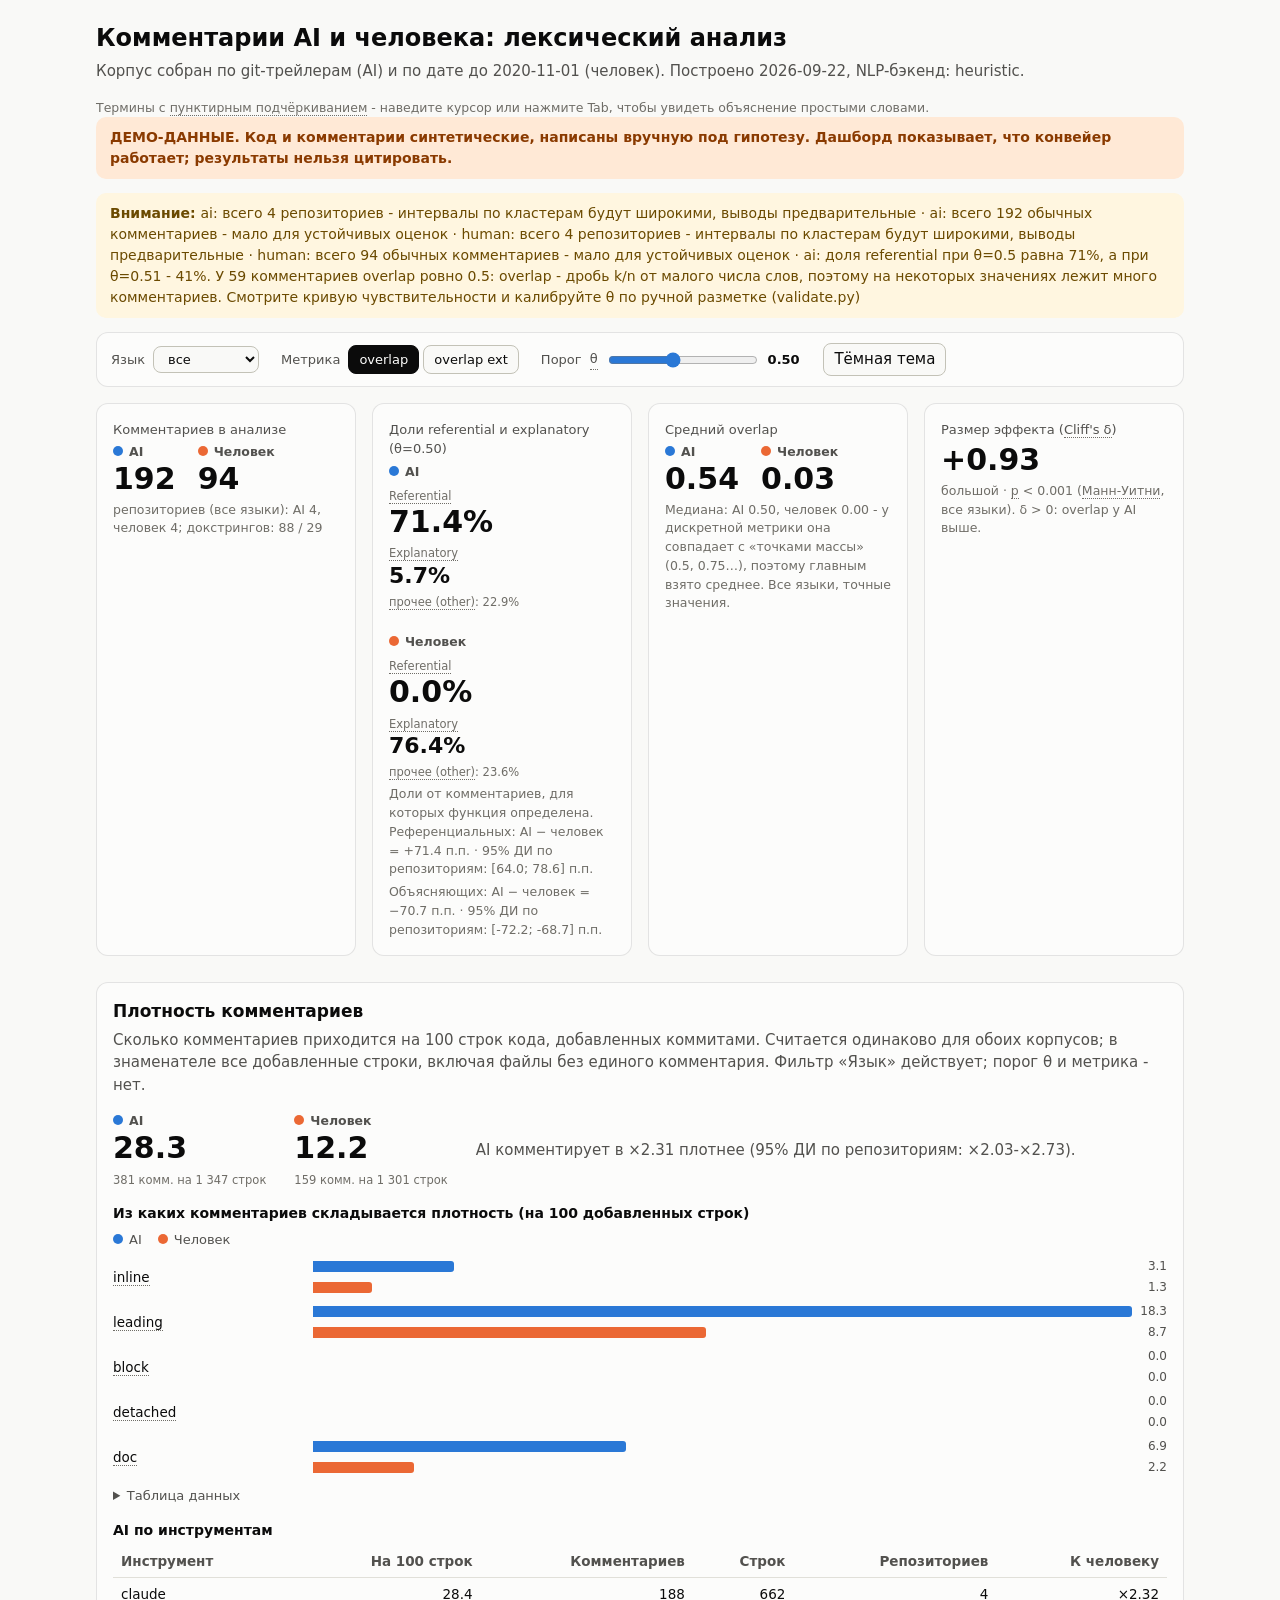
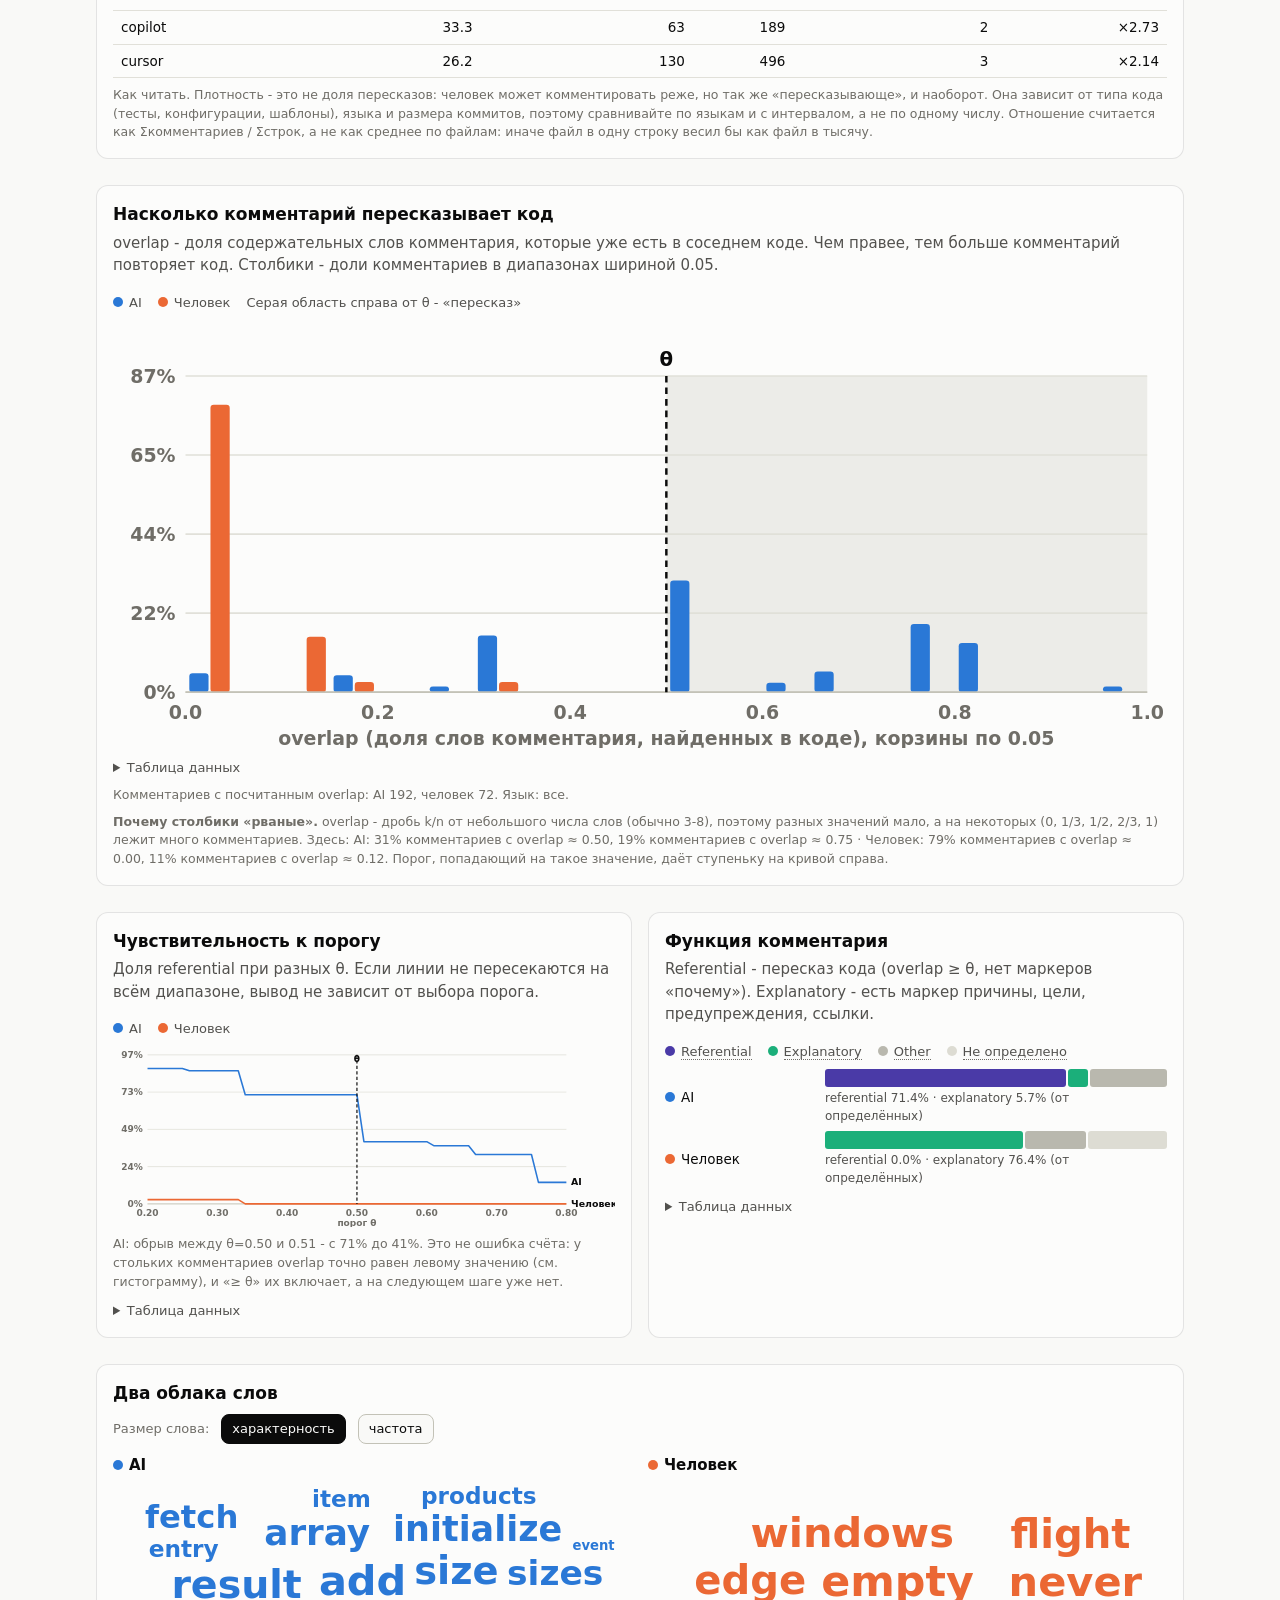
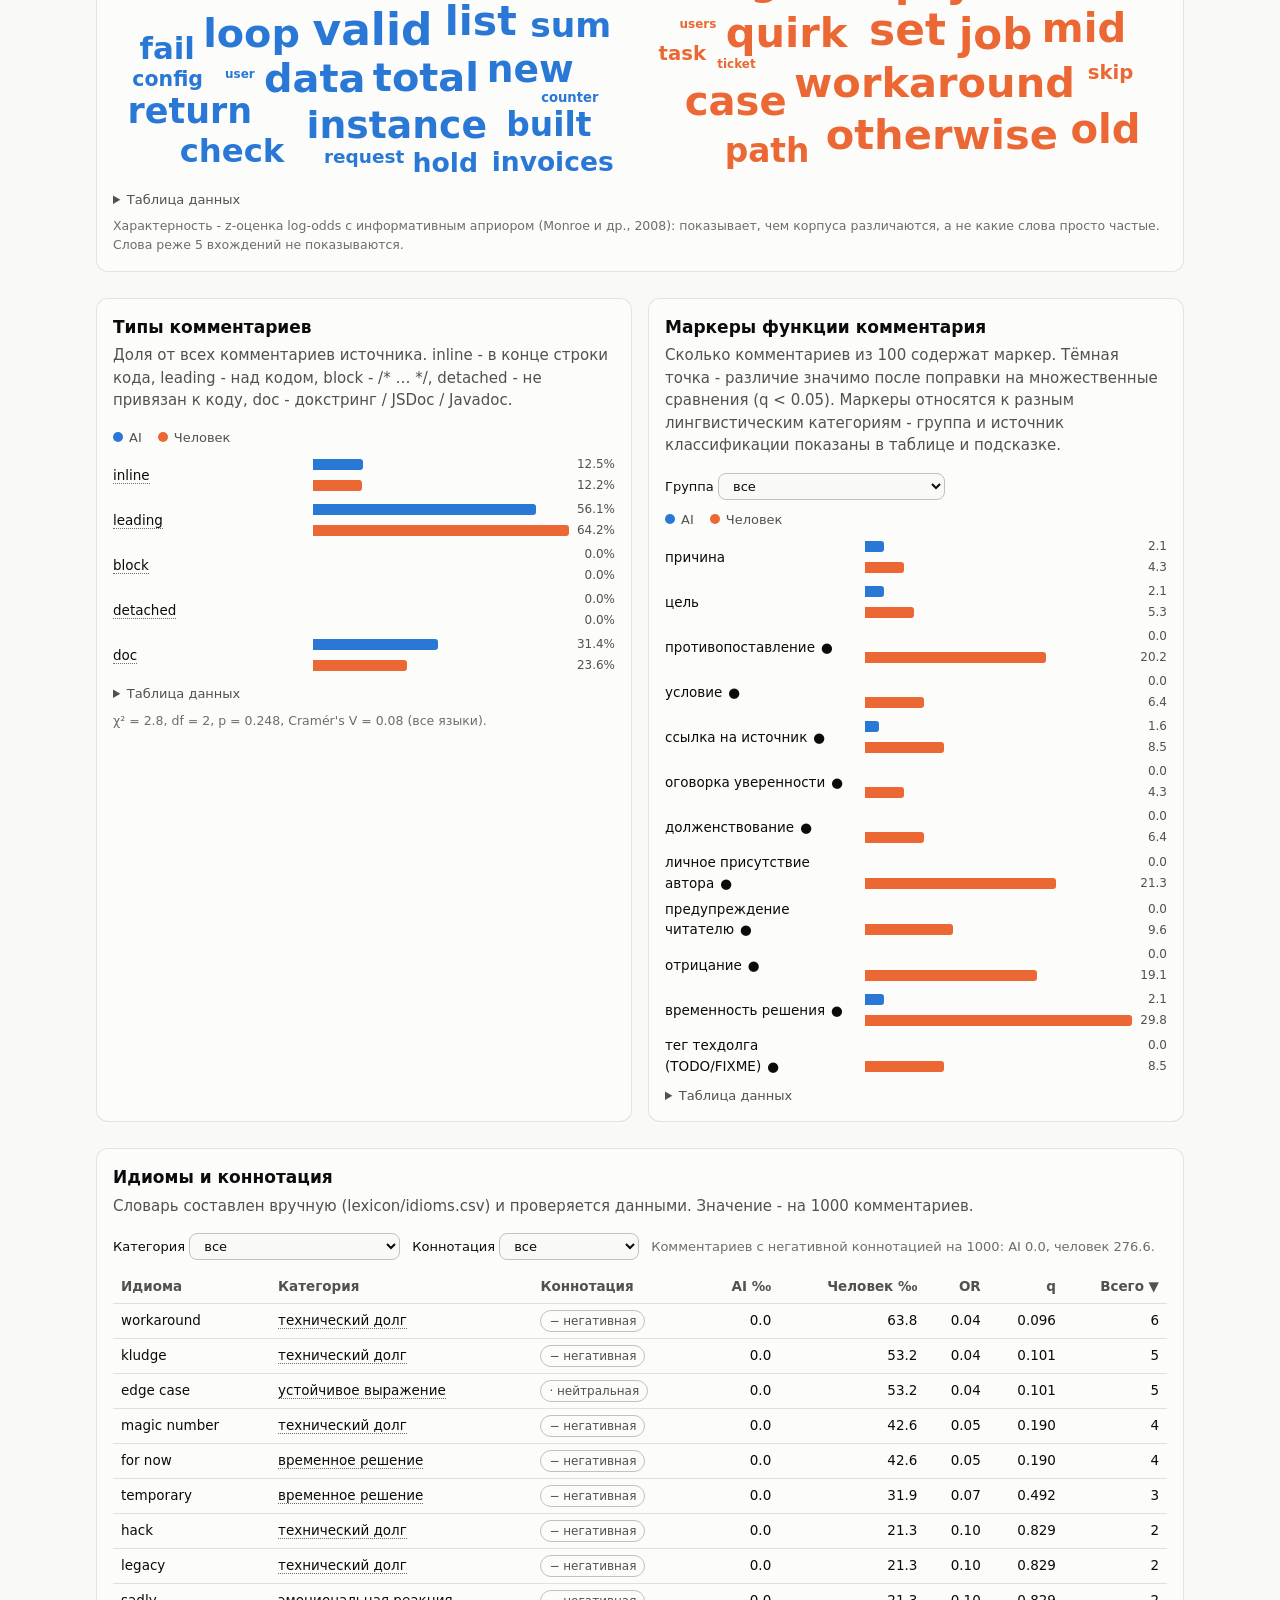
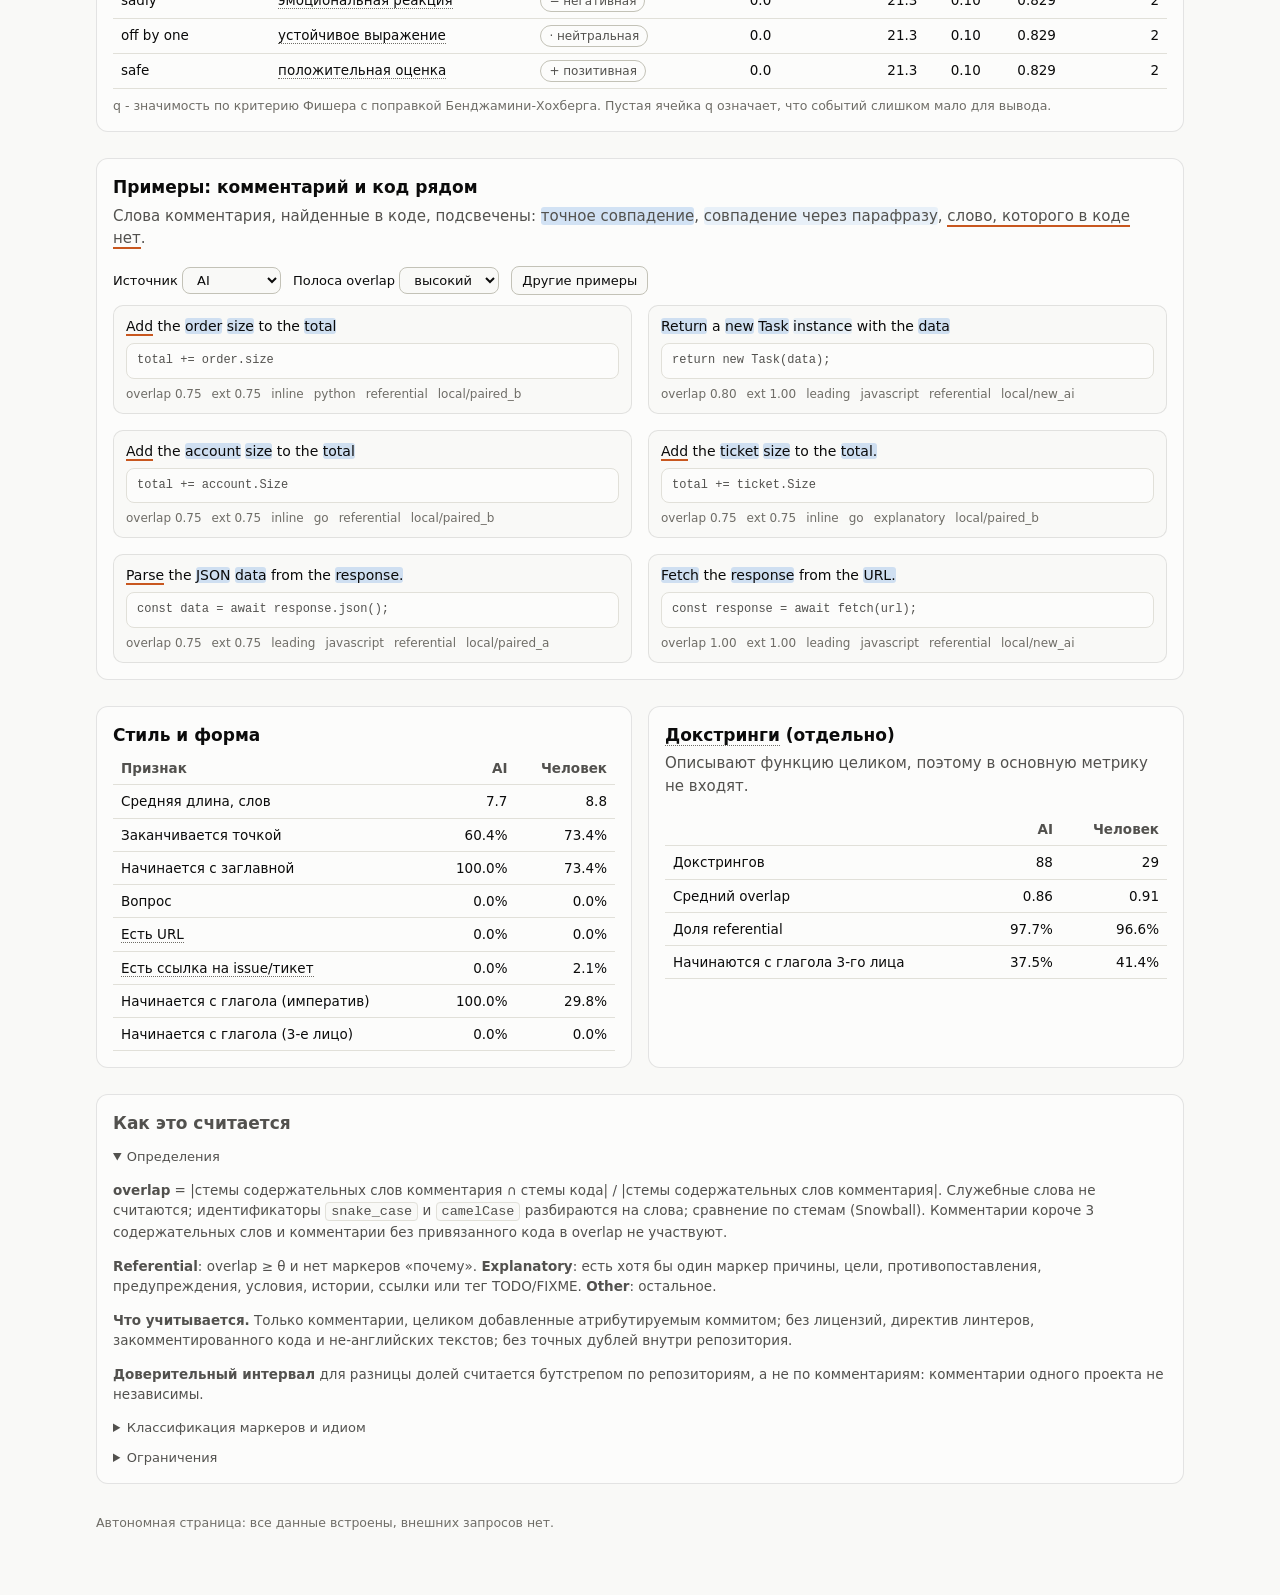
==== commit 7aee62d6: "Подсказки для типов комментариев в блоке плотности Метки inline/leading/block/detached/doc в разбивк" ====
--- a/index.html
+++ b/index.html
@@ -639,7 +639,7 @@
   const bars = h("div", { id: "density-bars" });
   root.replaceChildren(top, h("h3", { style: "font-size:14px;margin:14px 0 4px" }, "Из каких комментариев складывается плотность (на 100 добавленных строк)"),
     h("div", { class: "legend" }, h("span", {}, h("span", { class: "dot ai" }), "AI"), h("span", {}, h("span", { class: "dot human" }), "Человек")), bars);
-  pairBars(bars, kinds.map((k) => ({ label: k, max: mx, ai: A.by_kind_per100[k] || 0, human: Hm.by_kind_per100[k] || 0,
+  pairBars(bars, kinds.map((k) => ({ label: gt("kind_" + k, k), max: mx, ai: A.by_kind_per100[k] || 0, human: Hm.by_kind_per100[k] || 0,
     tip: (s) => `<b>${NAME[s]} · ${k}</b><br>${f1((s === "ai" ? A : Hm).by_kind_per100[k])} на 100 строк` })), (v) => v.toFixed(1));
 
   const rows = [["Файлов", (m) => m.files.toLocaleString("ru")], ["Репозиториев", (m) => m.repos], ["Добавлено строк", (m) => m.added_lines.toLocaleString("ru")],
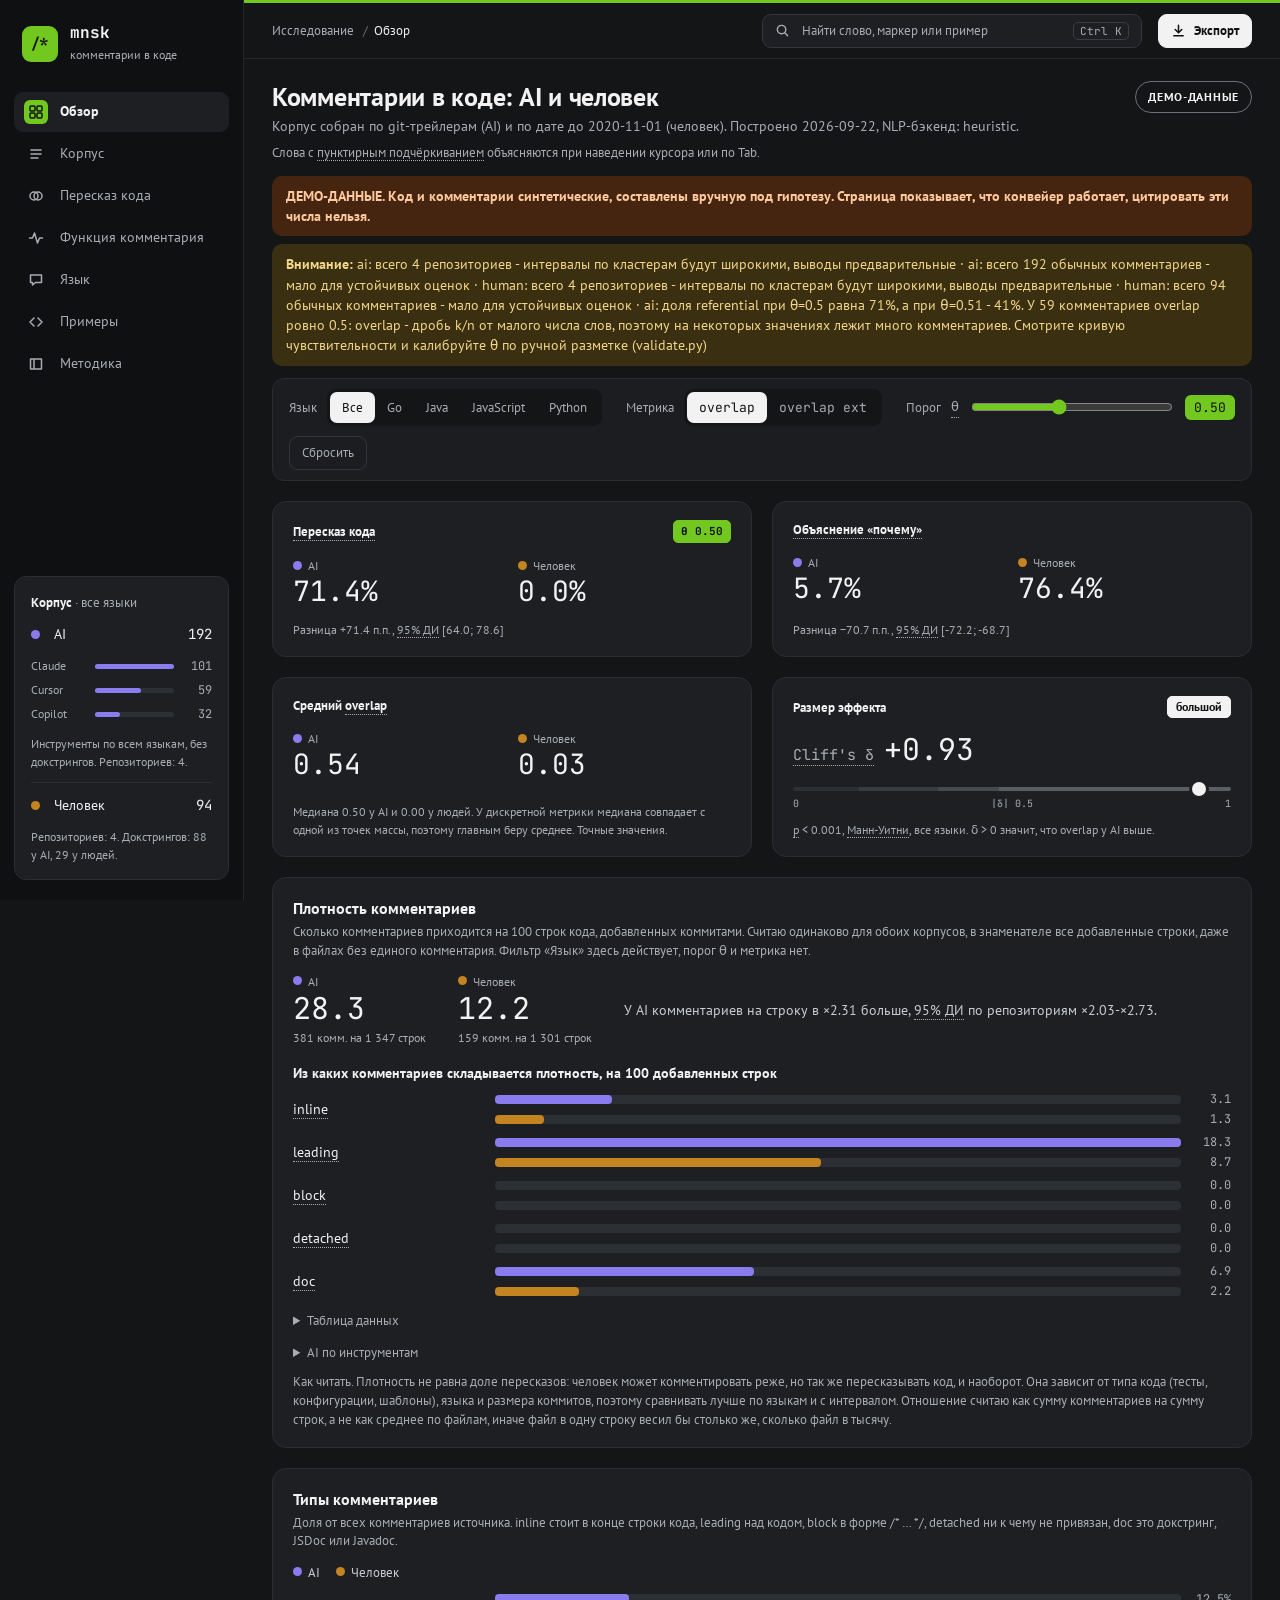
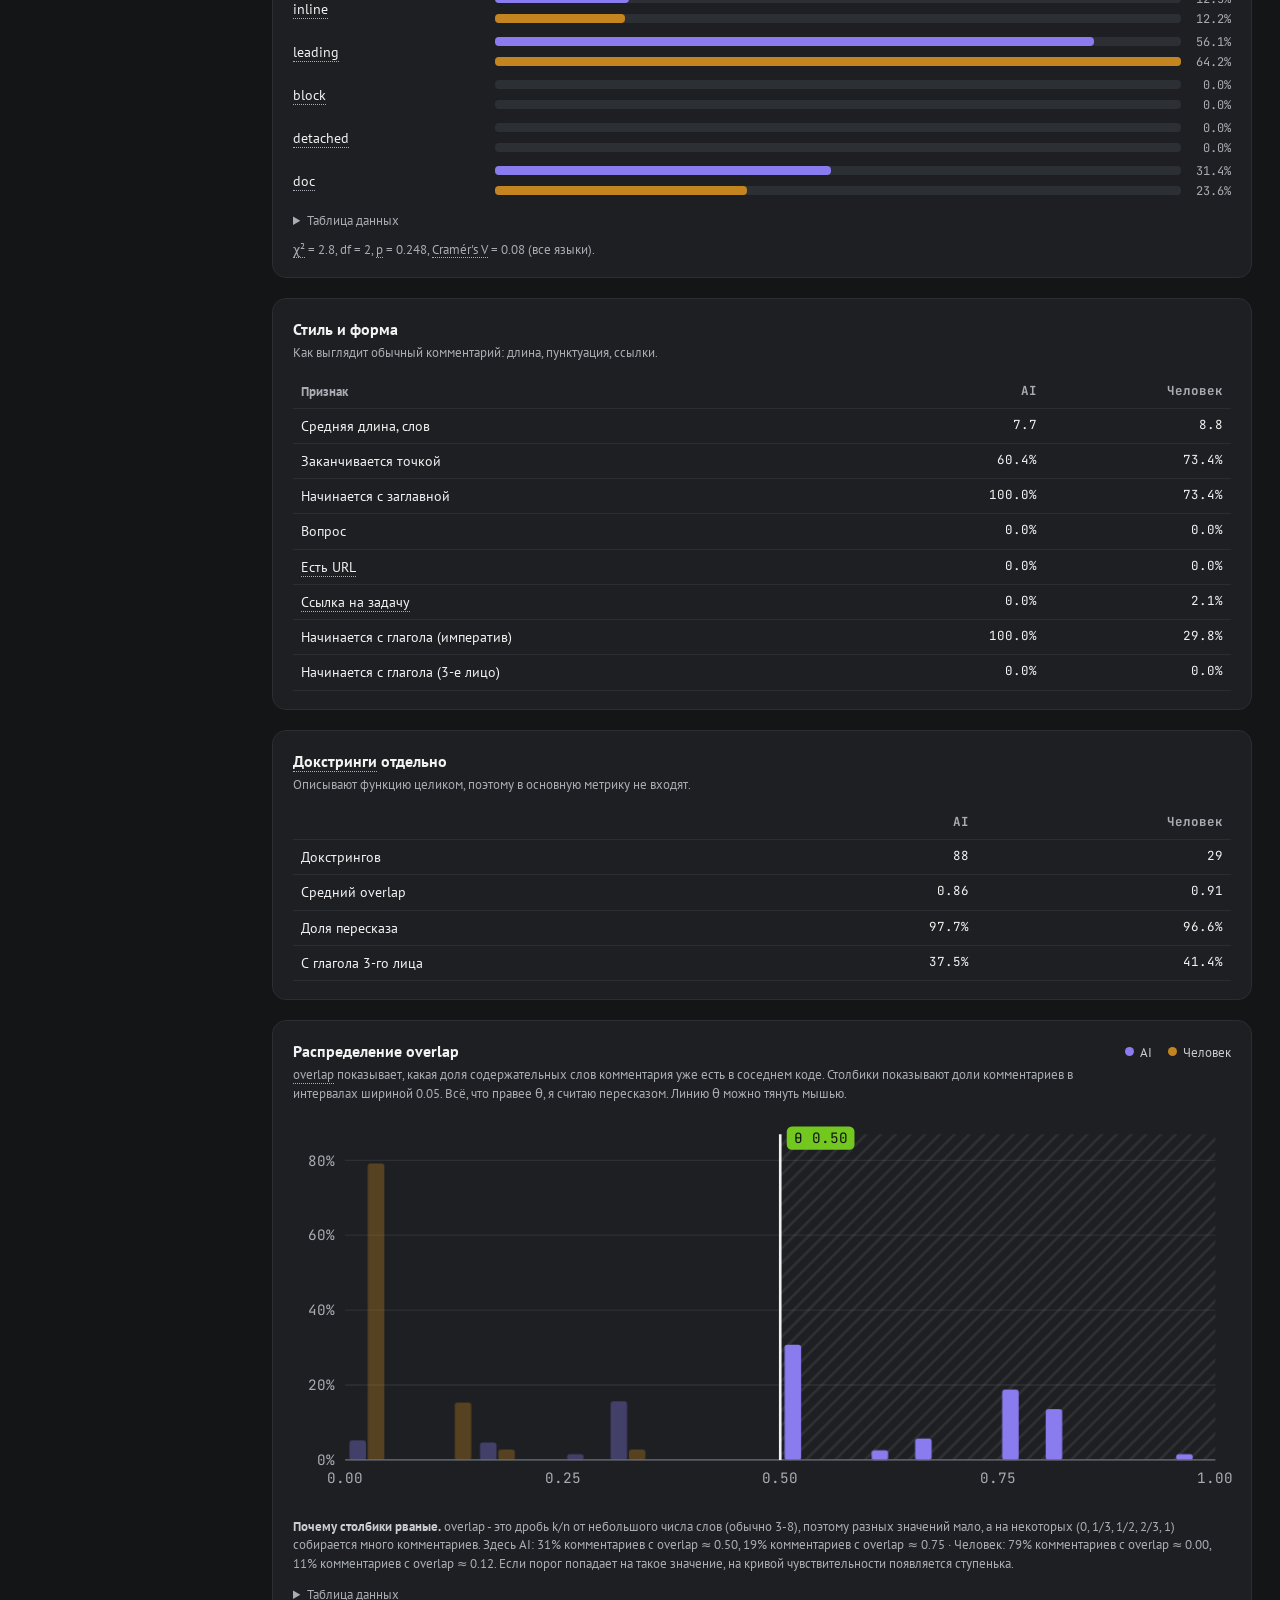
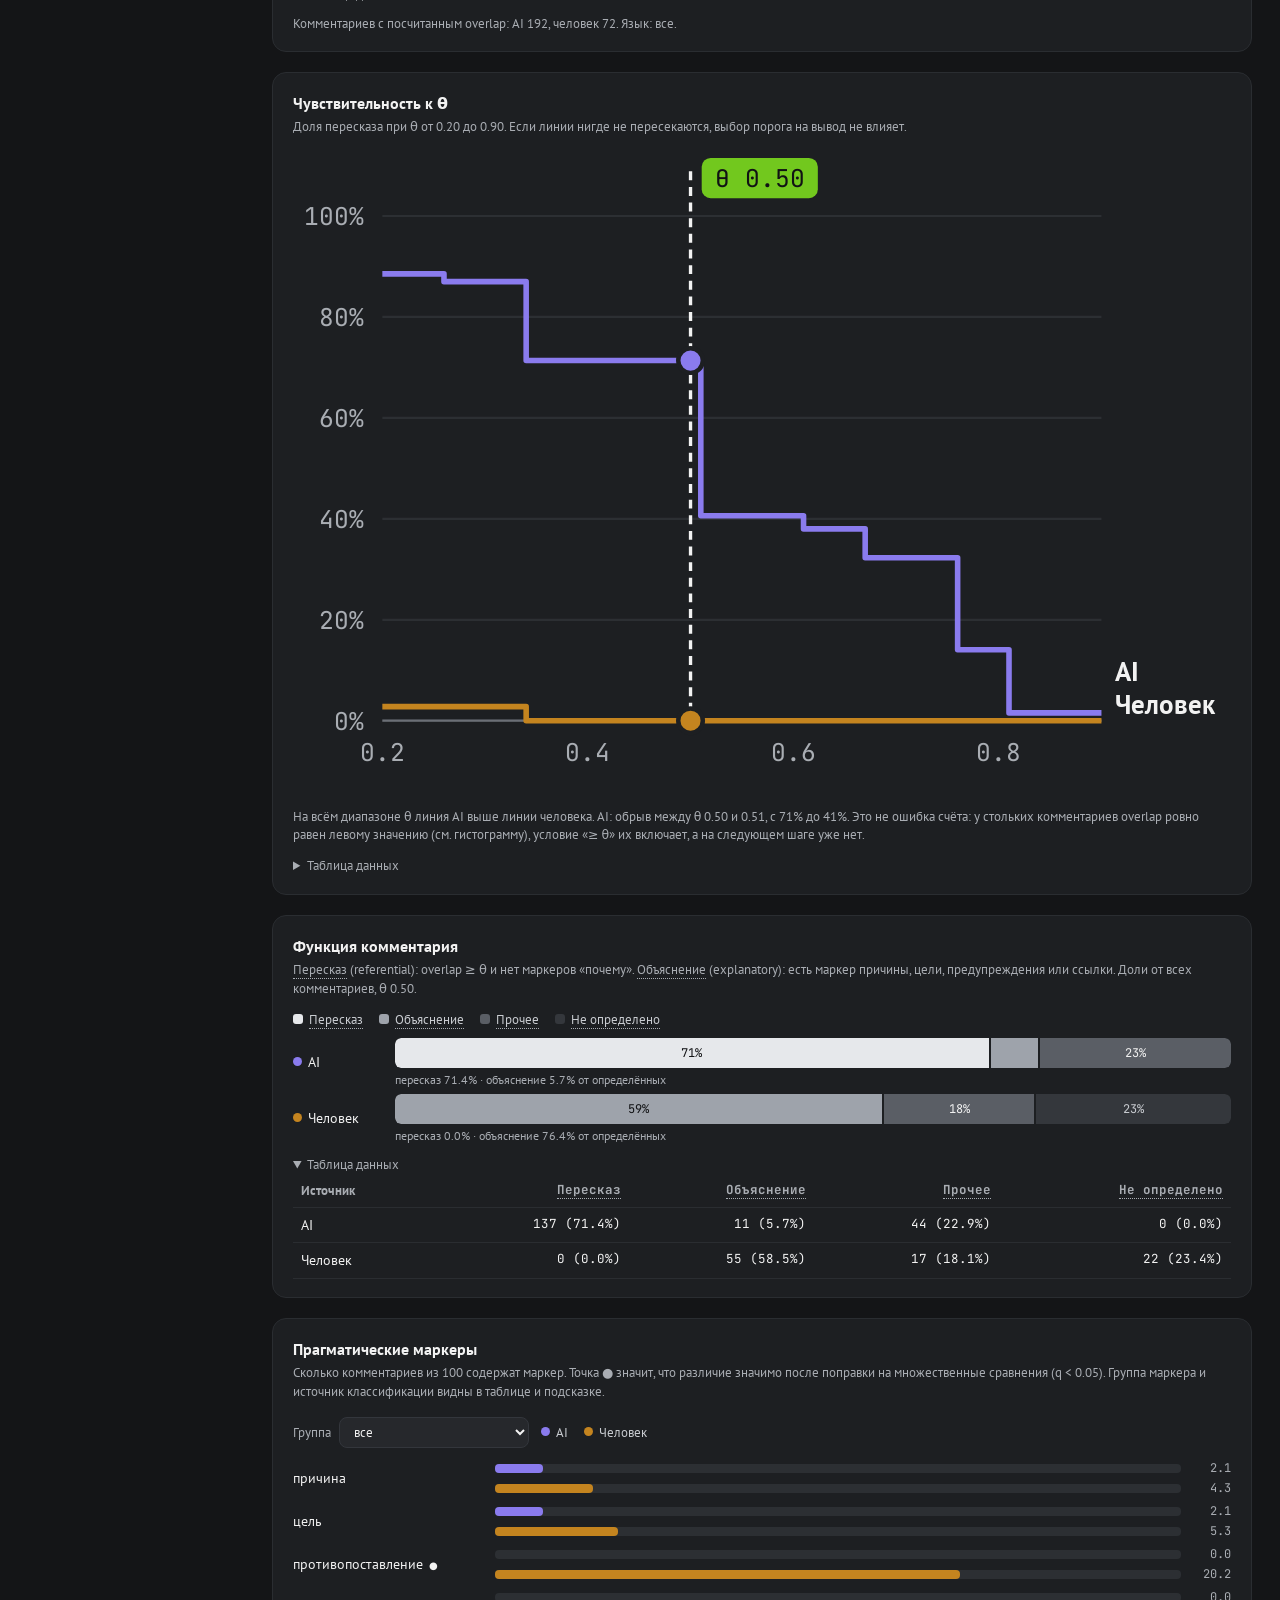
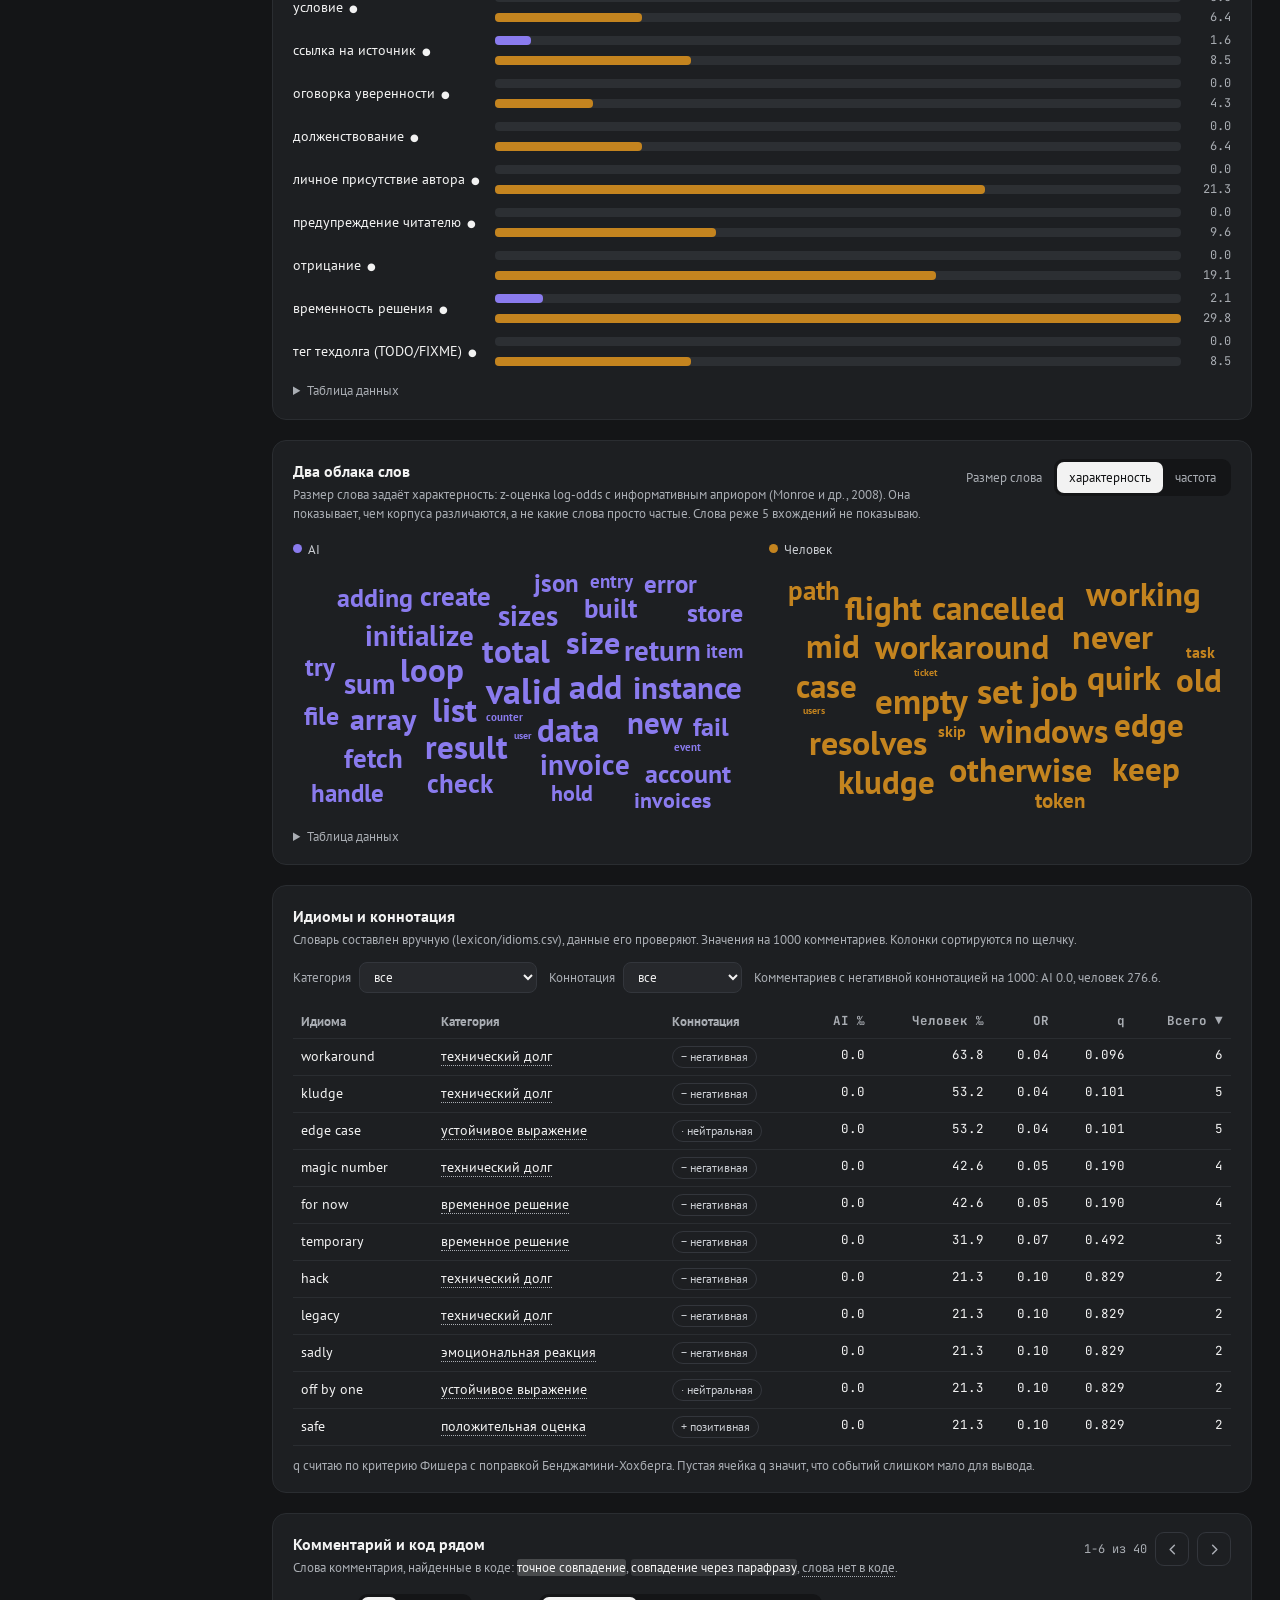
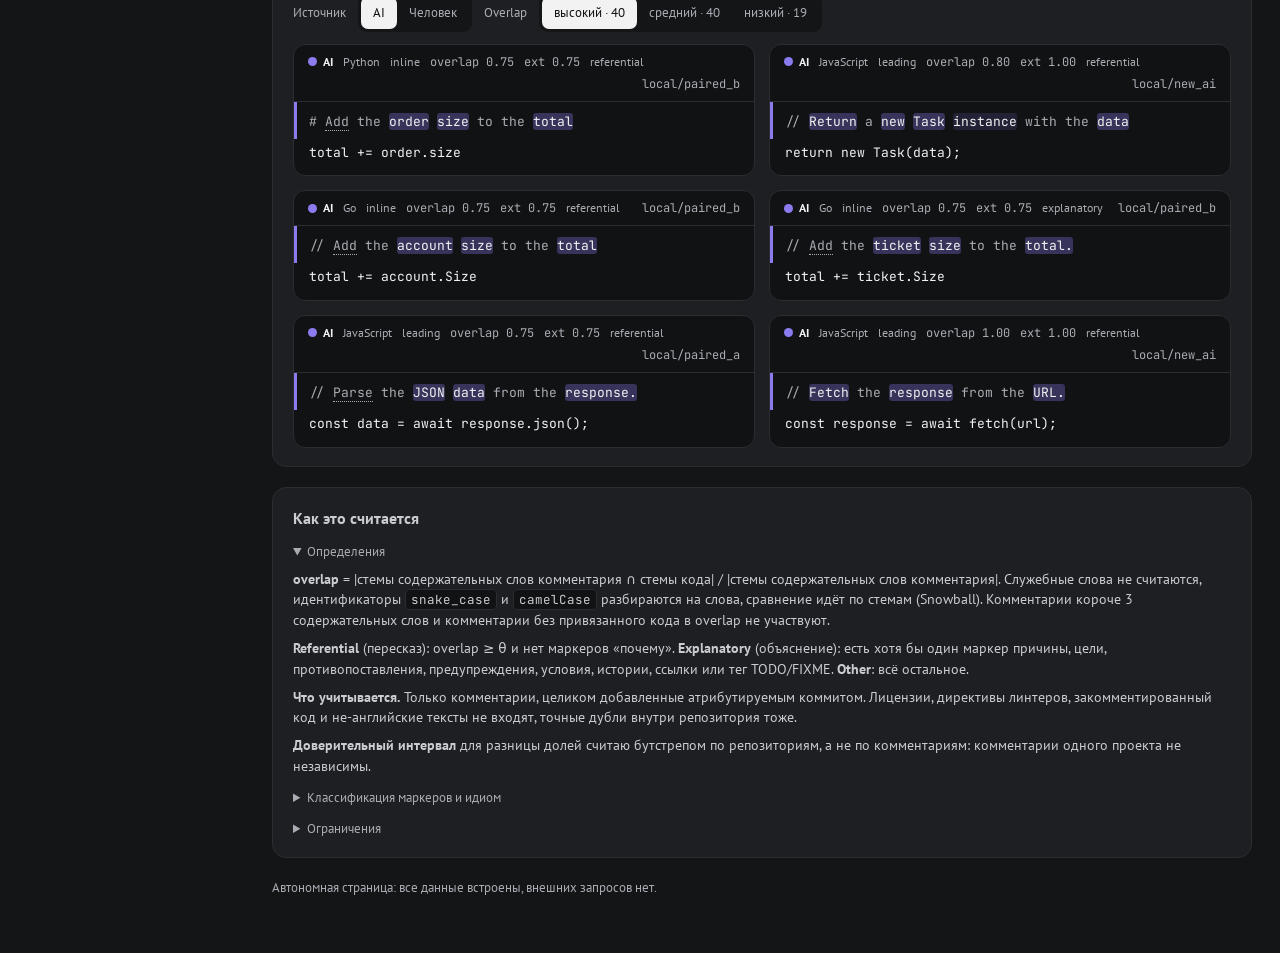
==== commit 85914f2b: "Демо-дашборд в теме «НГУ ночь»" ====
--- a/index.html
+++ b/index.html
@@ -5,268 +5,487 @@
 <meta name="viewport" content="width=device-width, initial-scale=1">
 <title>Комментарии AI и человека</title>
 <style>
-/* Палитра: слоты 1-2 проверенной категориальной палитры (валидатор: CVD ΔE 24.7 светлая / 26.8 тёмная тема).
-   AI - всегда синий, human - всегда оранжевый, во всех графиках. Цвет привязан к сущности, а не к порядку. */
+/* Шрифты дашборда. dashboard.py вшивает каждый файл шрифта из этого списка прямо в страницу.
+   PT Sans (c) 2010 ParaType Ltd., SIL Open Font License 1.1, текст лицензии в OFL-PTSans.txt.
+   Файлы взяты из Google Fonts: только латиница и кириллица, обычное и жирное начертание.
+   JetBrains Mono (c) 2020 The JetBrains Mono Project Authors, SIL Open Font License 1.1, OFL-JetBrainsMono.txt. */
+@font-face {
+  font-family: "PT Sans"; font-style: normal; font-weight: 400; font-display: swap;
+  src: url([data-uri]) format("woff2");
+  unicode-range: U+0301, U+0400-045F, U+0490-0491, U+04B0-04B1, U+2116;
+}
+@font-face {
+  font-family: "PT Sans"; font-style: normal; font-weight: 400; font-display: swap;
+  src: url([data-uri]) format("woff2");
+  unicode-range: U+0000-00FF, U+0131, U+0152-0153, U+02BB-02BC, U+02C6, U+02DA, U+02DC, U+0304, U+0308, U+0329, U+2000-206F, U+20AC, U+2122, U+2191, U+2193, U+2212, U+2215, U+FEFF, U+FFFD;
+}
+@font-face {
+  font-family: "PT Sans"; font-style: normal; font-weight: 700; font-display: swap;
+  src: url([data-uri]) format("woff2");
+  unicode-range: U+0301, U+0400-045F, U+0490-0491, U+04B0-04B1, U+2116;
+}
+@font-face {
+  font-family: "PT Sans"; font-style: normal; font-weight: 700; font-display: swap;
+  src: url([data-uri]) format("woff2");
+  unicode-range: U+0000-00FF, U+0131, U+0152-0153, U+02BB-02BC, U+02C6, U+02DA, U+02DC, U+0304, U+0308, U+0329, U+2000-206F, U+20AC, U+2122, U+2191, U+2193, U+2212, U+2215, U+FEFF, U+FFFD;
+}
+@font-face {
+  font-family: "JetBrains Mono"; font-style: normal; font-weight: 400; font-display: swap;
+  src: url([data-uri]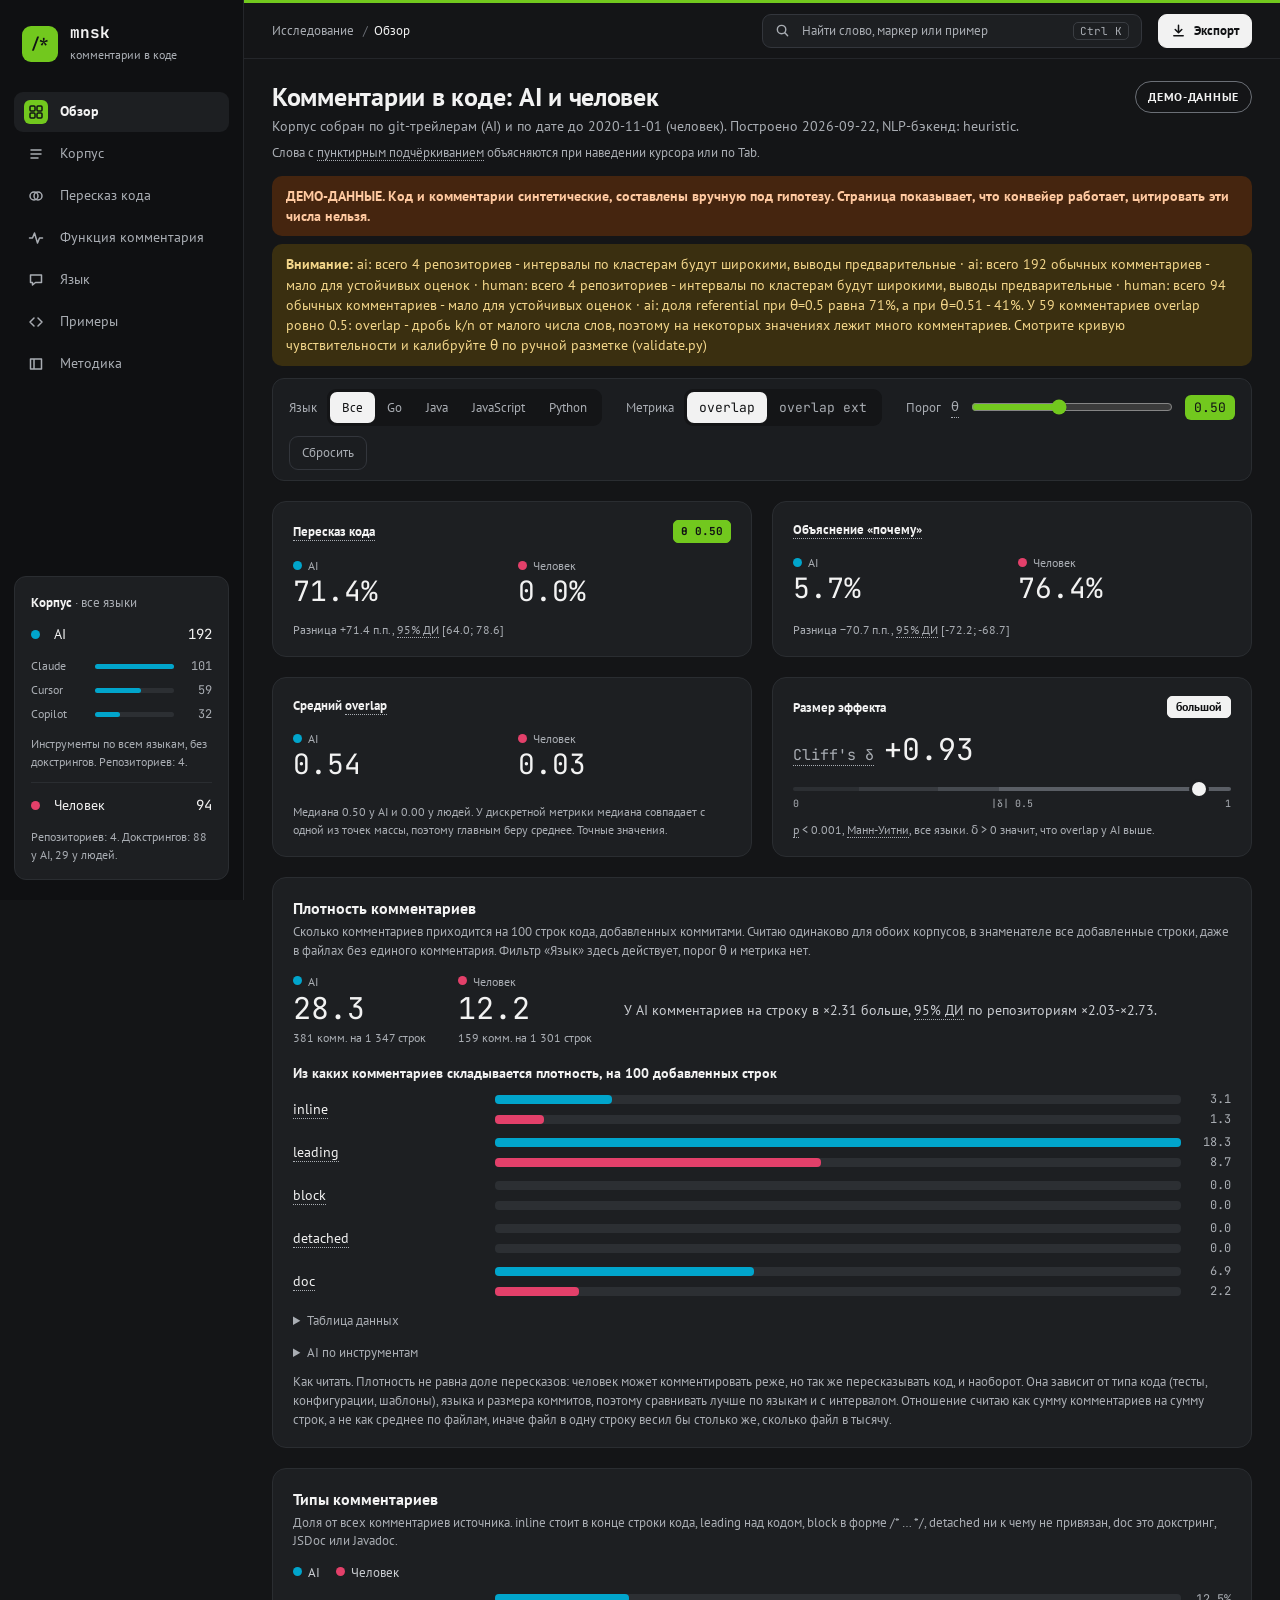
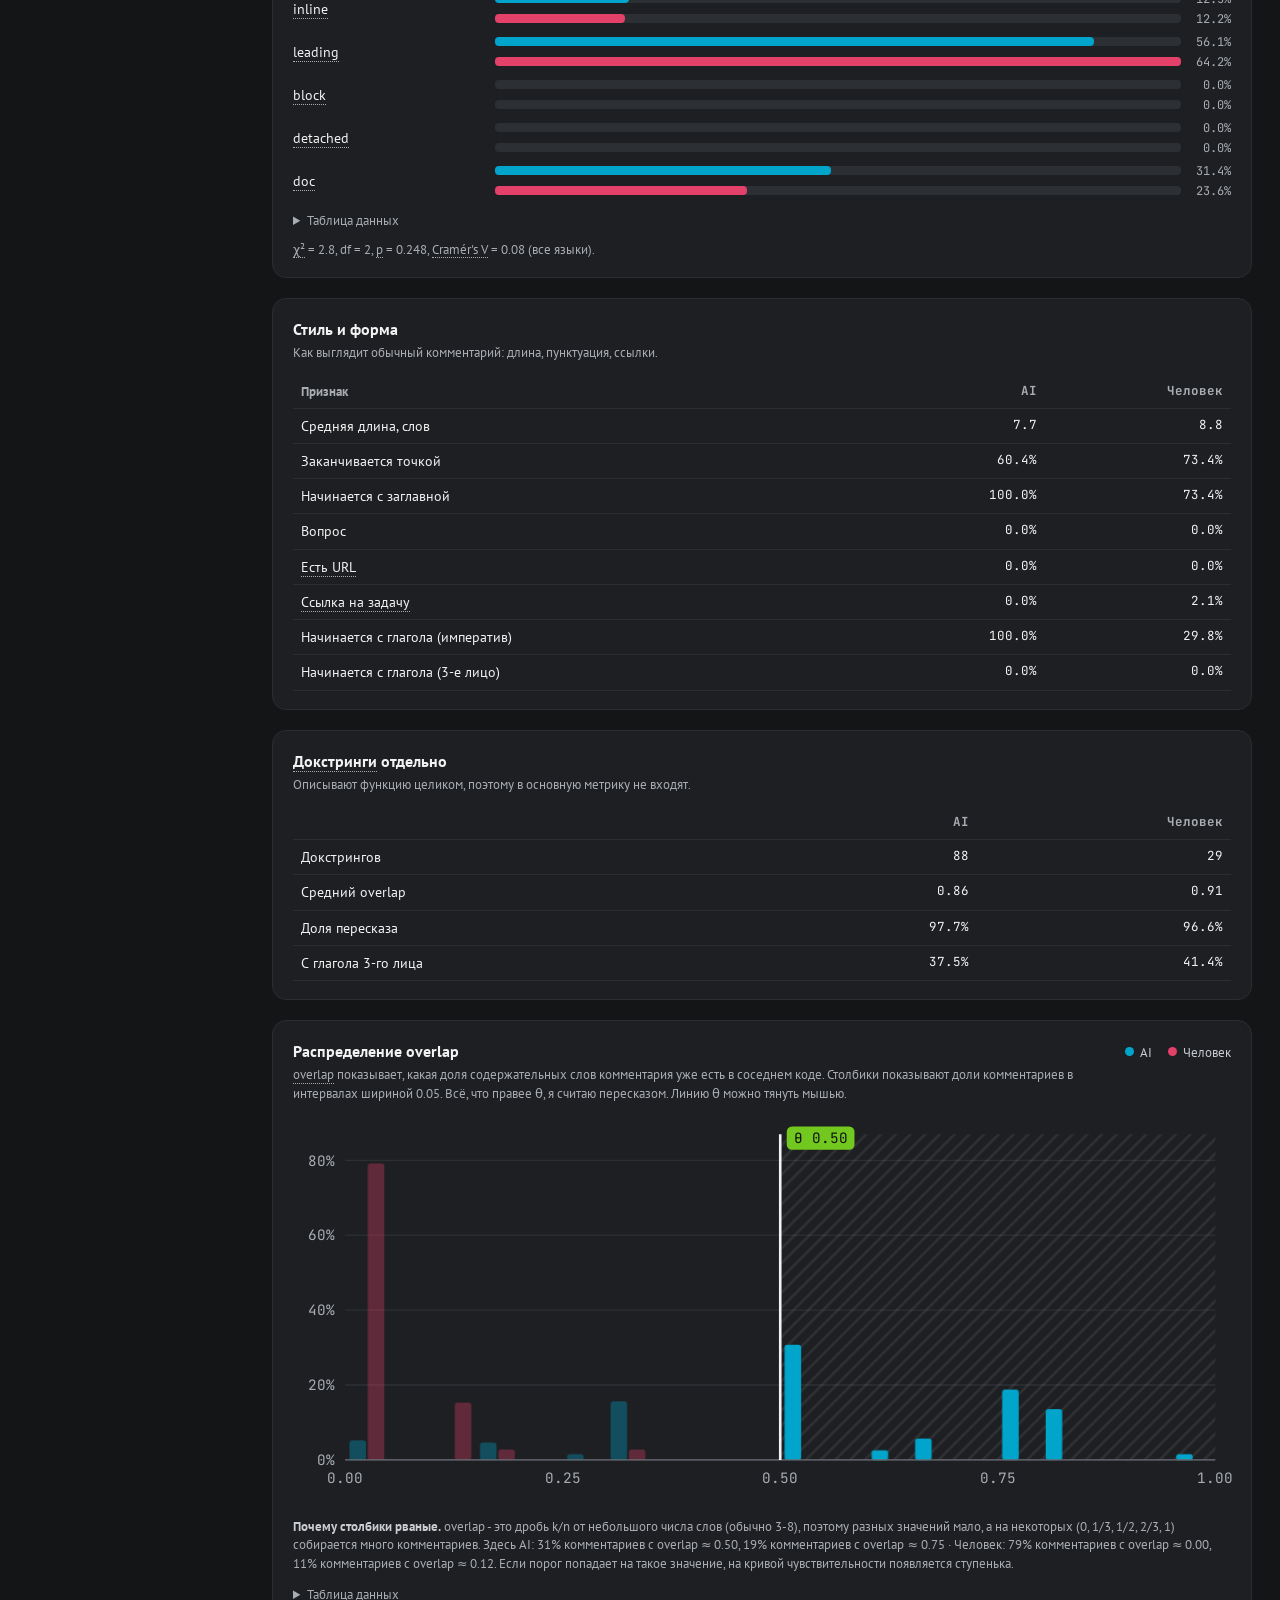
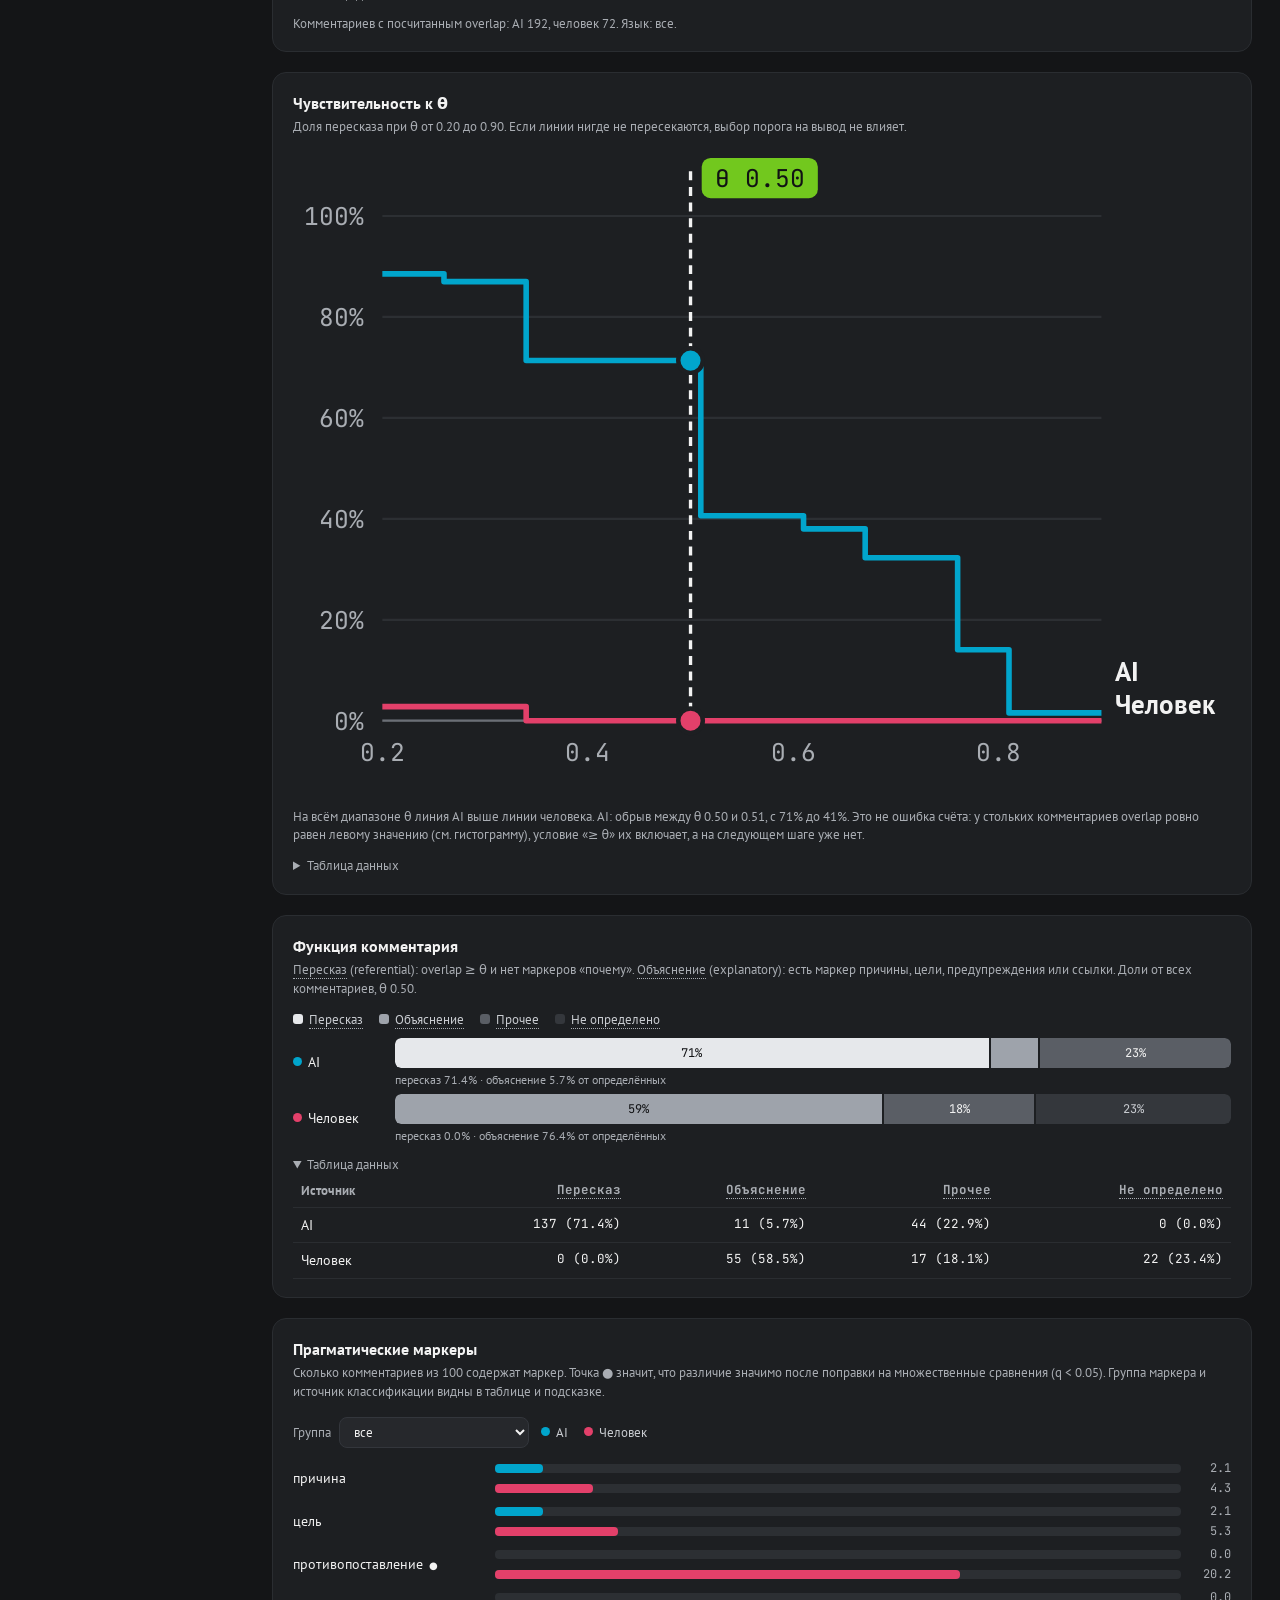
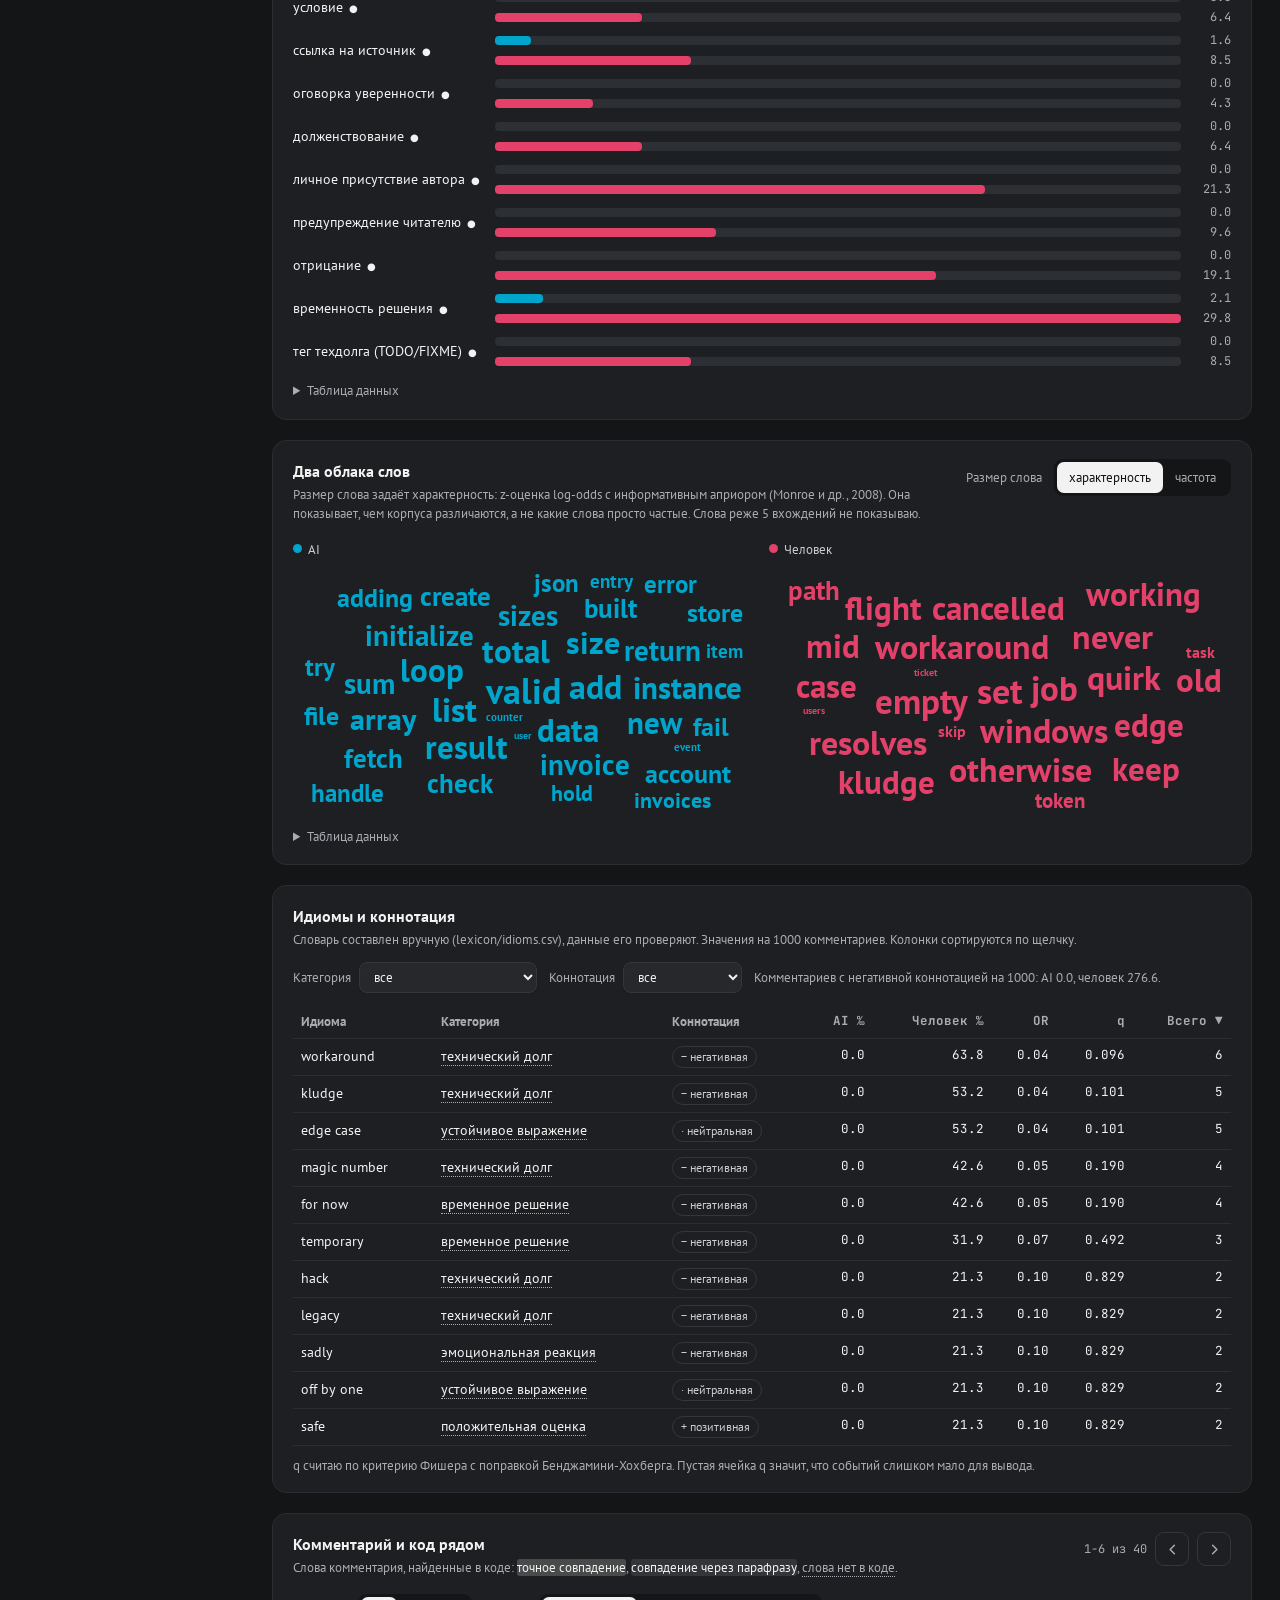
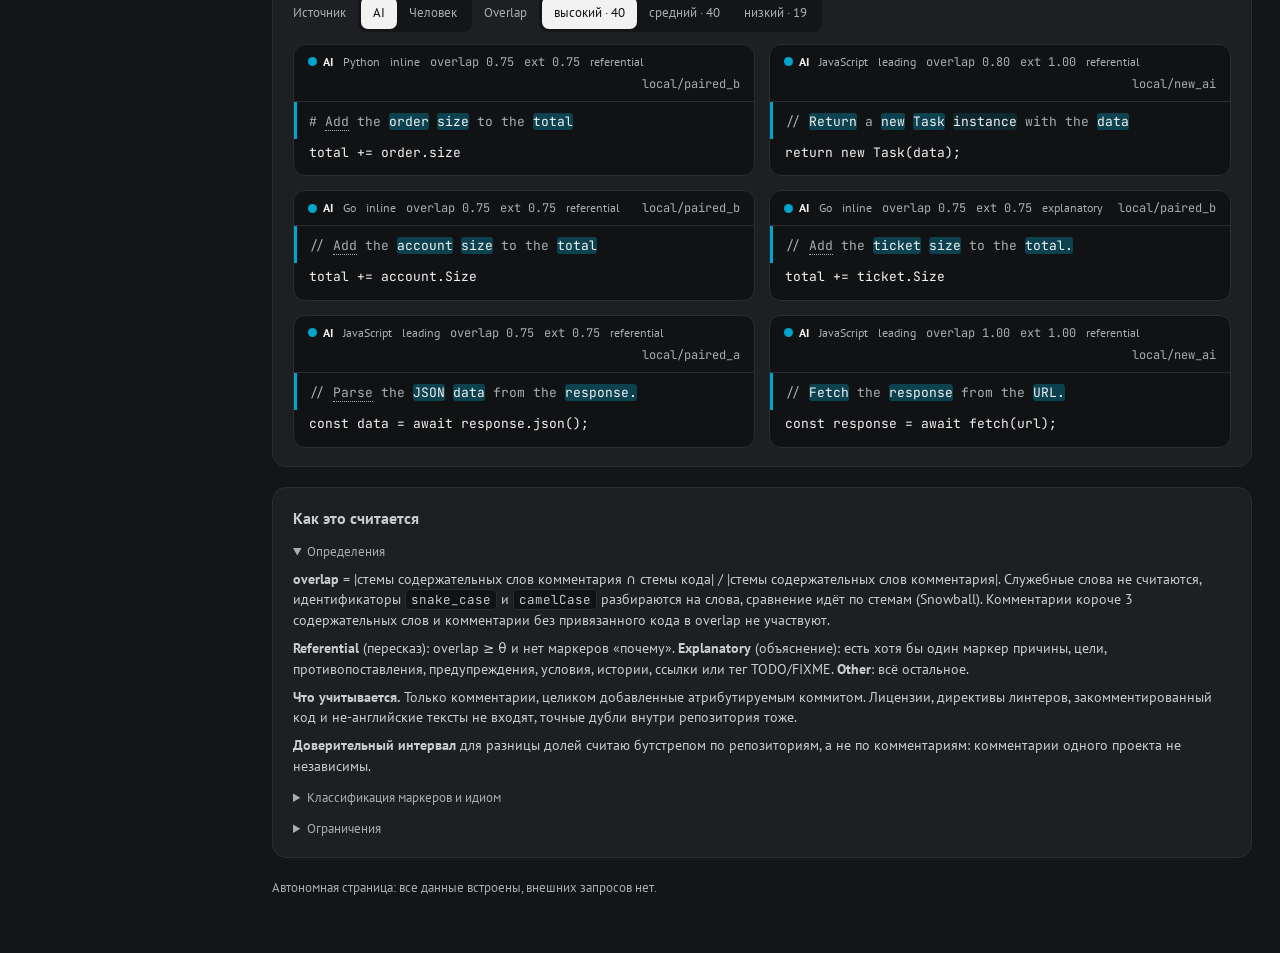
==== commit bd2a335c: "Цвета AI и человека из сносок НГУ" ====
--- a/index.html
+++ b/index.html
@@ -38,19 +38,21 @@
   src: url([data-uri]) format("truetype");
 }
 
-/* Тема «НГУ ночь». Фон почти чёрный, акцент НГУ (зелёный или синий,
-   задаётся при сборке флагом --accent) идёт только заливкой: логотип, ползунок, активный пункт меню.
-   AI - всегда лаванда, человек - всегда янтарь, во всех графиках. Пара проверена на дальтонизм (ΔE 29).
-   К данным акцент не подпускаю: зелёный НГУ при дейтеранопии неотличим от янтаря. */
+/* Тема «НГУ ночь». Фон почти чёрный, цвета взяты у сноски из логотипа НГУ, у каждого своя роль.
+   Зелёная сноска - акцент интерфейса, только заливкой: логотип, ползунок, активный пункт меню.
+   Синяя сноска - AI, малиновый (оттенок красной сноски) - человек, во всех графиках.
+   Синий я затемнил под тёмный фон, иначе он перетягивал внимание. Пару проверил на дальтонизм
+   (ΔE 14.7 при требовании 8) и на контраст с карточкой (не ниже 4:1). Акцент к данным не подпускаю,
+   чтобы зелёный читался как интерфейс, а не как третья серия. */
 :root {
   color-scheme: dark;
   --acc: #72C81E;
   --bg: #141517; --side: #0F1012; --card: #1D1F22; --card2: #26282C; --code: #111214;
   --line: #2A2D31; --line2: #33363C; --grid: #2C2F33; --axis: #6B6F76;
   --ink: #F2F2F2; --ink2: #C9CCD1; --muted: #A9ADB3; --on-acc: #111214;
-  --ai: #8A7BEE; --human: #C4841F;
-  --ai-t: rgba(138,123,238,.32); --ai-t2: rgba(138,123,238,.15);
-  --human-t: rgba(196,132,31,.36); --human-t2: rgba(196,132,31,.16);
+  --ai: #01A5CC; --human: #E3406A;
+  --ai-t: rgba(1,165,204,.32); --ai-t2: rgba(1,165,204,.15);
+  --human-t: rgba(227,64,106,.32); --human-t2: rgba(227,64,106,.15);
   /* Функция комментария: четыре ступени серого, а не оттенки. Любая пара оттенков здесь либо сливалась
      при дальтонизме, либо путалась с цветами AI и человека. Доли подписаны прямо на сегментах. */
   --c-ref: #E6E8EB; --c-expl: #9EA3AB; --c-other: #5A5E65; --c-none: #34373C;
@@ -485,7 +487,7 @@
 <div id="tip" role="tooltip"></div>
 
 <script>
-const DATA = {"summary": {"sizes": {"ai": {"comments": 280, "main": 192, "docs": 88, "repos": 4}, "human": {"comments": 123, "main": 94, "docs": 29, "repos": 4}}, "langs": ["go", "java", "javascript", "python"], "overlap": {"bins": 100, "hist": {"ai": {"all": {"hist": [10, 0, 0, 0, 0, 0, 0, 0, 0, 0, 0, 0, 0, 0, 0, 0, 9, 0, 0, 0, 0, 0, 0, 0, 0, 3, 0, 0, 0, 0, 0, 0, 0, 30, 0, 0, 0, 0, 0, 0, 0, 0, 0, 0, 0, 0, 0, 0, 0, 0, 59, 0, 0, 0, 0, 0, 0, 0, 0, 0, 5, 0, 0, 0, 0, 0, 11, 0, 0, 0, 0, 0, 0, 0, 0, 36, 0, 0, 0, 0, 26, 0, 0, 0, 0, 0, 0, 0, 0, 0, 0, 0, 0, 0, 0, 0, 0, 0, 0, 3], "hist_nocue": [3, 0, 0, 0, 0, 0, 0, 0, 0, 0, 0, 0, 0, 0, 0, 0, 8, 0, 0, 0, 0, 0, 0, 0, 0, 3, 0, 0, 0, 0, 0, 0, 0, 30, 0, 0, 0, 0, 0, 0, 0, 0, 0, 0, 0, 0, 0, 0, 0, 0, 59, 0, 0, 0, 0, 0, 0, 0, 0, 0, 5, 0, 0, 0, 0, 0, 11, 0, 0, 0, 0, 0, 0, 0, 0, 35, 0, 0, 0, 0, 24, 0, 0, 0, 0, 0, 0, 0, 0, 0, 0, 0, 0, 0, 0, 0, 0, 0, 0, 3], "hist_ext": [7, 0, 0, 0, 0, 0, 0, 0, 0, 0, 0, 0, 0, 0, 0, 0, 9, 0, 0, 0, 3, 0, 0, 0, 0, 3, 0, 0, 0, 0, 0, 0, 0, 4, 0, 0, 0, 0, 0, 0, 0, 0, 0, 0, 0, 0, 0, 0, 0, 0, 15, 0, 0, 0, 0, 0, 0, 0, 0, 0, 0, 0, 0, 0, 0, 0, 39, 0, 0, 0, 0, 0, 0, 0, 0, 70, 0, 0, 0, 0, 9, 0, 0, 0, 0, 0, 0, 0, 0, 0, 0, 0, 0, 0, 0, 0, 0, 0, 0, 33], "hist_nocue_ext": [0, 0, 0, 0, 0, 0, 0, 0, 0, 0, 0, 0, 0, 0, 0, 0, 8, 0, 0, 0, 3, 0, 0, 0, 0, 3, 0, 0, 0, 0, 0, 0, 0, 4, 0, 0, 0, 0, 0, 0, 0, 0, 0, 0, 0, 0, 0, 0, 0, 0, 15, 0, 0, 0, 0, 0, 0, 0, 0, 0, 0, 0, 0, 0, 0, 0, 39, 0, 0, 0, 0, 0, 0, 0, 0, 69, 0, 0, 0, 0, 9, 0, 0, 0, 0, 0, 0, 0, 0, 0, 0, 0, 0, 0, 0, 0, 0, 0, 0, 31], "classified": 192, "cue": 11, "n": 192}, "go": {"hist": [2, 0, 0, 0, 0, 0, 0, 0, 0, 0, 0, 0, 0, 0, 0, 0, 1, 0, 0, 0, 0, 0, 0, 0, 0, 0, 0, 0, 0, 0, 0, 0, 0, 2, 0, 0, 0, 0, 0, 0, 0, 0, 0, 0, 0, 0, 0, 0, 0, 0, 14, 0, 0, 0, 0, 0, 0, 0, 0, 0, 0, 0, 0, 0, 0, 0, 0, 0, 0, 0, 0, 0, 0, 0, 0, 13, 0, 0, 0, 0, 0, 0, 0, 0, 0, 0, 0, 0, 0, 0, 0, 0, 0, 0, 0, 0, 0, 0, 0, 0], "hist_nocue": [0, 0, 0, 0, 0, 0, 0, 0, 0, 0, 0, 0, 0, 0, 0, 0, 0, 0, 0, 0, 0, 0, 0, 0, 0, 0, 0, 0, 0, 0, 0, 0, 0, 2, 0, 0, 0, 0, 0, 0, 0, 0, 0, 0, 0, 0, 0, 0, 0, 0, 14, 0, 0, 0, 0, 0, 0, 0, 0, 0, 0, 0, 0, 0, 0, 0, 0, 0, 0, 0, 0, 0, 0, 0, 0, 12, 0, 0, 0, 0, 0, 0, 0, 0, 0, 0, 0, 0, 0, 0, 0, 0, 0, 0, 0, 0, 0, 0, 0, 0], "hist_ext": [2, 0, 0, 0, 0, 0, 0, 0, 0, 0, 0, 0, 0, 0, 0, 0, 1, 0, 0, 0, 0, 0, 0, 0, 0, 0, 0, 0, 0, 0, 0, 0, 0, 2, 0, 0, 0, 0, 0, 0, 0, 0, 0, 0, 0, 0, 0, 0, 0, 0, 0, 0, 0, 0, 0, 0, 0, 0, 0, 0, 0, 0, 0, 0, 0, 0, 0, 0, 0, 0, 0, 0, 0, 0, 0, 27, 0, 0, 0, 0, 0, 0, 0, 0, 0, 0, 0, 0, 0, 0, 0, 0, 0, 0, 0, 0, 0, 0, 0, 0], "hist_nocue_ext": [0, 0, 0, 0, 0, 0, 0, 0, 0, 0, 0, 0, 0, 0, 0, 0, 0, 0, 0, 0, 0, 0, 0, 0, 0, 0, 0, 0, 0, 0, 0, 0, 0, 2, 0, 0, 0, 0, 0, 0, 0, 0, 0, 0, 0, 0, 0, 0, 0, 0, 0, 0, 0, 0, 0, 0, 0, 0, 0, 0, 0, 0, 0, 0, 0, 0, 0, 0, 0, 0, 0, 0, 0, 0, 0, 26, 0, 0, 0, 0, 0, 0, 0, 0, 0, 0, 0, 0, 0, 0, 0, 0, 0, 0, 0, 0, 0, 0, 0, 0], "classified": 32, "cue": 4, "n": 32}, "java": {"hist": [0, 0, 0, 0, 0, 0, 0, 0, 0, 0, 0, 0, 0, 0, 0, 0, 0, 0, 0, 0, 0, 0, 0, 0, 0, 0, 0, 0, 0, 0, 0, 0, 0, 10, 0, 0, 0, 0, 0, 0, 0, 0, 0, 0, 0, 0, 0, 0, 0, 0, 10, 0, 0, 0, 0, 0, 0, 0, 0, 0, 0, 0, 0, 0, 0, 0, 0, 0, 0, 0, 0, 0, 0, 0, 0, 0, 0, 0, 0, 0, 11, 0, 0, 0, 0, 0, 0, 0, 0, 0, 0, 0, 0, 0, 0, 0, 0, 0, 0, 0], "hist_nocue": [0, 0, 0, 0, 0, 0, 0, 0, 0, 0, 0, 0, 0, 0, 0, 0, 0, 0, 0, 0, 0, 0, 0, 0, 0, 0, 0, 0, 0, 0, 0, 0, 0, 10, 0, 0, 0, 0, 0, 0, 0, 0, 0, 0, 0, 0, 0, 0, 0, 0, 10, 0, 0, 0, 0, 0, 0, 0, 0, 0, 0, 0, 0, 0, 0, 0, 0, 0, 0, 0, 0, 0, 0, 0, 0, 0, 0, 0, 0, 0, 11, 0, 0, 0, 0, 0, 0, 0, 0, 0, 0, 0, 0, 0, 0, 0, 0, 0, 0, 0], "hist_ext": [0, 0, 0, 0, 0, 0, 0, 0, 0, 0, 0, 0, 0, 0, 0, 0, 0, 0, 0, 0, 0, 0, 0, 0, 0, 0, 0, 0, 0, 0, 0, 0, 0, 0, 0, 0, 0, 0, 0, 0, 0, 0, 0, 0, 0, 0, 0, 0, 0, 0, 0, 0, 0, 0, 0, 0, 0, 0, 0, 0, 0, 0, 0, 0, 0, 0, 20, 0, 0, 0, 0, 0, 0, 0, 0, 0, 0, 0, 0, 0, 0, 0, 0, 0, 0, 0, 0, 0, 0, 0, 0, 0, 0, 0, 0, 0, 0, 0, 0, 11], "hist_nocue_ext": [0, 0, 0, 0, 0, 0, 0, 0, 0, 0, 0, 0, 0, 0, 0, 0, 0, 0, 0, 0, 0, 0, 0, 0, 0, 0, 0, 0, 0, 0, 0, 0, 0, 0, 0, 0, 0, 0, 0, 0, 0, 0, 0, 0, 0, 0, 0, 0, 0, 0, 0, 0, 0, 0, 0, 0, 0, 0, 0, 0, 0, 0, 0, 0, 0, 0, 20, 0, 0, 0, 0, 0, 0, 0, 0, 0, 0, 0, 0, 0, 0, 0, 0, 0, 0, 0, 0, 0, 0, 0, 0, 0, 0, 0, 0, 0, 0, 0, 0, 11], "classified": 31, "cue": 0, "n": 31}, "javascript": {"hist": [2, 0, 0, 0, 0, 0, 0, 0, 0, 0, 0, 0, 0, 0, 0, 0, 0, 0, 0, 0, 0, 0, 0, 0, 0, 0, 0, 0, 0, 0, 0, 0, 0, 10, 0, 0, 0, 0, 0, 0, 0, 0, 0, 0, 0, 0, 0, 0, 0, 0, 0, 0, 0, 0, 0, 0, 0, 0, 0, 0, 0, 0, 0, 0, 0, 0, 8, 0, 0, 0, 0, 0, 0, 0, 0, 10, 0, 0, 0, 0, 11, 0, 0, 0, 0, 0, 0, 0, 0, 0, 0, 0, 0, 0, 0, 0, 0, 0, 0, 3], "hist_nocue": [0, 0, 0, 0, 0, 0, 0, 0, 0, 0, 0, 0, 0, 0, 0, 0, 0, 0, 0, 0, 0, 0, 0, 0, 0, 0, 0, 0, 0, 0, 0, 0, 0, 10, 0, 0, 0, 0, 0, 0, 0, 0, 0, 0, 0, 0, 0, 0, 0, 0, 0, 0, 0, 0, 0, 0, 0, 0, 0, 0, 0, 0, 0, 0, 0, 0, 8, 0, 0, 0, 0, 0, 0, 0, 0, 10, 0, 0, 0, 0, 9, 0, 0, 0, 0, 0, 0, 0, 0, 0, 0, 0, 0, 0, 0, 0, 0, 0, 0, 3], "hist_ext": [2, 0, 0, 0, 0, 0, 0, 0, 0, 0, 0, 0, 0, 0, 0, 0, 0, 0, 0, 0, 0, 0, 0, 0, 0, 0, 0, 0, 0, 0, 0, 0, 0, 2, 0, 0, 0, 0, 0, 0, 0, 0, 0, 0, 0, 0, 0, 0, 0, 0, 0, 0, 0, 0, 0, 0, 0, 0, 0, 0, 0, 0, 0, 0, 0, 0, 8, 0, 0, 0, 0, 0, 0, 0, 0, 10, 0, 0, 0, 0, 0, 0, 0, 0, 0, 0, 0, 0, 0, 0, 0, 0, 0, 0, 0, 0, 0, 0, 0, 22], "hist_nocue_ext": [0, 0, 0, 0, 0, 0, 0, 0, 0, 0, 0, 0, 0, 0, 0, 0, 0, 0, 0, 0, 0, 0, 0, 0, 0, 0, 0, 0, 0, 0, 0, 0, 0, 2, 0, 0, 0, 0, 0, 0, 0, 0, 0, 0, 0, 0, 0, 0, 0, 0, 0, 0, 0, 0, 0, 0, 0, 0, 0, 0, 0, 0, 0, 0, 0, 0, 8, 0, 0, 0, 0, 0, 0, 0, 0, 10, 0, 0, 0, 0, 0, 0, 0, 0, 0, 0, 0, 0, 0, 0, 0, 0, 0, 0, 0, 0, 0, 0, 0, 20], "classified": 44, "cue": 4, "n": 44}, "python": {"hist": [6, 0, 0, 0, 0, 0, 0, 0, 0, 0, 0, 0, 0, 0, 0, 0, 8, 0, 0, 0, 0, 0, 0, 0, 0, 3, 0, 0, 0, 0, 0, 0, 0, 8, 0, 0, 0, 0, 0, 0, 0, 0, 0, 0, 0, 0, 0, 0, 0, 0, 35, 0, 0, 0, 0, 0, 0, 0, 0, 0, 5, 0, 0, 0, 0, 0, 3, 0, 0, 0, 0, 0, 0, 0, 0, 13, 0, 0, 0, 0, 4, 0, 0, 0, 0, 0, 0, 0, 0, 0, 0, 0, 0, 0, 0, 0, 0, 0, 0, 0], "hist_nocue": [3, 0, 0, 0, 0, 0, 0, 0, 0, 0, 0, 0, 0, 0, 0, 0, 8, 0, 0, 0, 0, 0, 0, 0, 0, 3, 0, 0, 0, 0, 0, 0, 0, 8, 0, 0, 0, 0, 0, 0, 0, 0, 0, 0, 0, 0, 0, 0, 0, 0, 35, 0, 0, 0, 0, 0, 0, 0, 0, 0, 5, 0, 0, 0, 0, 0, 3, 0, 0, 0, 0, 0, 0, 0, 0, 13, 0, 0, 0, 0, 4, 0, 0, 0, 0, 0, 0, 0, 0, 0, 0, 0, 0, 0, 0, 0, 0, 0, 0, 0], "hist_ext": [3, 0, 0, 0, 0, 0, 0, 0, 0, 0, 0, 0, 0, 0, 0, 0, 8, 0, 0, 0, 3, 0, 0, 0, 0, 3, 0, 0, 0, 0, 0, 0, 0, 0, 0, 0, 0, 0, 0, 0, 0, 0, 0, 0, 0, 0, 0, 0, 0, 0, 15, 0, 0, 0, 0, 0, 0, 0, 0, 0, 0, 0, 0, 0, 0, 0, 11, 0, 0, 0, 0, 0, 0, 0, 0, 33, 0, 0, 0, 0, 9, 0, 0, 0, 0, 0, 0, 0, 0, 0, 0, 0, 0, 0, 0, 0, 0, 0, 0, 0], "hist_nocue_ext": [0, 0, 0, 0, 0, 0, 0, 0, 0, 0, 0, 0, 0, 0, 0, 0, 8, 0, 0, 0, 3, 0, 0, 0, 0, 3, 0, 0, 0, 0, 0, 0, 0, 0, 0, 0, 0, 0, 0, 0, 0, 0, 0, 0, 0, 0, 0, 0, 0, 0, 15, 0, 0, 0, 0, 0, 0, 0, 0, 0, 0, 0, 0, 0, 0, 0, 11, 0, 0, 0, 0, 0, 0, 0, 0, 33, 0, 0, 0, 0, 9, 0, 0, 0, 0, 0, 0, 0, 0, 0, 0, 0, 0, 0, 0, 0, 0, 0, 0, 0], "classified": 85, "cue": 3, "n": 85}}, "human": {"all": {"hist": [57, 0, 0, 0, 0, 0, 0, 0, 0, 0, 0, 0, 8, 0, 3, 0, 2, 0, 0, 0, 0, 0, 0, 0, 0, 0, 0, 0, 0, 0, 0, 0, 0, 2, 0, 0, 0, 0, 0, 0, 0, 0, 0, 0, 0, 0, 0, 0, 0, 0, 0, 0, 0, 0, 0, 0, 0, 0, 0, 0, 0, 0, 0, 0, 0, 0, 0, 0, 0, 0, 0, 0, 0, 0, 0, 0, 0, 0, 0, 0, 0, 0, 0, 0, 0, 0, 0, 0, 0, 0, 0, 0, 0, 0, 0, 0, 0, 0, 0, 0], "hist_nocue": [10, 0, 0, 0, 0, 0, 0, 0, 0, 0, 0, 0, 3, 0, 0, 0, 2, 0, 0, 0, 0, 0, 0, 0, 0, 0, 0, 0, 0, 0, 0, 0, 0, 2, 0, 0, 0, 0, 0, 0, 0, 0, 0, 0, 0, 0, 0, 0, 0, 0, 0, 0, 0, 0, 0, 0, 0, 0, 0, 0, 0, 0, 0, 0, 0, 0, 0, 0, 0, 0, 0, 0, 0, 0, 0, 0, 0, 0, 0, 0, 0, 0, 0, 0, 0, 0, 0, 0, 0, 0, 0, 0, 0, 0, 0, 0, 0, 0, 0, 0], "hist_ext": [53, 0, 0, 0, 0, 0, 0, 0, 0, 0, 0, 0, 8, 0, 3, 0, 2, 0, 0, 0, 0, 0, 0, 0, 0, 4, 0, 0, 0, 0, 0, 0, 0, 2, 0, 0, 0, 0, 0, 0, 0, 0, 0, 0, 0, 0, 0, 0, 0, 0, 0, 0, 0, 0, 0, 0, 0, 0, 0, 0, 0, 0, 0, 0, 0, 0, 0, 0, 0, 0, 0, 0, 0, 0, 0, 0, 0, 0, 0, 0, 0, 0, 0, 0, 0, 0, 0, 0, 0, 0, 0, 0, 0, 0, 0, 0, 0, 0, 0, 0], "hist_nocue_ext": [10, 0, 0, 0, 0, 0, 0, 0, 0, 0, 0, 0, 3, 0, 0, 0, 2, 0, 0, 0, 0, 0, 0, 0, 0, 0, 0, 0, 0, 0, 0, 0, 0, 2, 0, 0, 0, 0, 0, 0, 0, 0, 0, 0, 0, 0, 0, 0, 0, 0, 0, 0, 0, 0, 0, 0, 0, 0, 0, 0, 0, 0, 0, 0, 0, 0, 0, 0, 0, 0, 0, 0, 0, 0, 0, 0, 0, 0, 0, 0, 0, 0, 0, 0, 0, 0, 0, 0, 0, 0, 0, 0, 0, 0, 0, 0, 0, 0, 0, 0], "classified": 72, "cue": 55, "n": 94}, "go": {"hist": [7, 0, 0, 0, 0, 0, 0, 0, 0, 0, 0, 0, 1, 0, 0, 0, 2, 0, 0, 0, 0, 0, 0, 0, 0, 0, 0, 0, 0, 0, 0, 0, 0, 0, 0, 0, 0, 0, 0, 0, 0, 0, 0, 0, 0, 0, 0, 0, 0, 0, 0, 0, 0, 0, 0, 0, 0, 0, 0, 0, 0, 0, 0, 0, 0, 0, 0, 0, 0, 0, 0, 0, 0, 0, 0, 0, 0, 0, 0, 0, 0, 0, 0, 0, 0, 0, 0, 0, 0, 0, 0, 0, 0, 0, 0, 0, 0, 0, 0, 0], "hist_nocue": [1, 0, 0, 0, 0, 0, 0, 0, 0, 0, 0, 0, 1, 0, 0, 0, 2, 0, 0, 0, 0, 0, 0, 0, 0, 0, 0, 0, 0, 0, 0, 0, 0, 0, 0, 0, 0, 0, 0, 0, 0, 0, 0, 0, 0, 0, 0, 0, 0, 0, 0, 0, 0, 0, 0, 0, 0, 0, 0, 0, 0, 0, 0, 0, 0, 0, 0, 0, 0, 0, 0, 0, 0, 0, 0, 0, 0, 0, 0, 0, 0, 0, 0, 0, 0, 0, 0, 0, 0, 0, 0, 0, 0, 0, 0, 0, 0, 0, 0, 0], "hist_ext": [5, 0, 0, 0, 0, 0, 0, 0, 0, 0, 0, 0, 1, 0, 0, 0, 2, 0, 0, 0, 0, 0, 0, 0, 0, 2, 0, 0, 0, 0, 0, 0, 0, 0, 0, 0, 0, 0, 0, 0, 0, 0, 0, 0, 0, 0, 0, 0, 0, 0, 0, 0, 0, 0, 0, 0, 0, 0, 0, 0, 0, 0, 0, 0, 0, 0, 0, 0, 0, 0, 0, 0, 0, 0, 0, 0, 0, 0, 0, 0, 0, 0, 0, 0, 0, 0, 0, 0, 0, 0, 0, 0, 0, 0, 0, 0, 0, 0, 0, 0], "hist_nocue_ext": [1, 0, 0, 0, 0, 0, 0, 0, 0, 0, 0, 0, 1, 0, 0, 0, 2, 0, 0, 0, 0, 0, 0, 0, 0, 0, 0, 0, 0, 0, 0, 0, 0, 0, 0, 0, 0, 0, 0, 0, 0, 0, 0, 0, 0, 0, 0, 0, 0, 0, 0, 0, 0, 0, 0, 0, 0, 0, 0, 0, 0, 0, 0, 0, 0, 0, 0, 0, 0, 0, 0, 0, 0, 0, 0, 0, 0, 0, 0, 0, 0, 0, 0, 0, 0, 0, 0, 0, 0, 0, 0, 0, 0, 0, 0, 0, 0, 0, 0, 0], "classified": 10, "cue": 6, "n": 14}, "java": {"hist": [8, 0, 0, 0, 0, 0, 0, 0, 0, 0, 0, 0, 2, 0, 0, 0, 0, 0, 0, 0, 0, 0, 0, 0, 0, 0, 0, 0, 0, 0, 0, 0, 0, 0, 0, 0, 0, 0, 0, 0, 0, 0, 0, 0, 0, 0, 0, 0, 0, 0, 0, 0, 0, 0, 0, 0, 0, 0, 0, 0, 0, 0, 0, 0, 0, 0, 0, 0, 0, 0, 0, 0, 0, 0, 0, 0, 0, 0, 0, 0, 0, 0, 0, 0, 0, 0, 0, 0, 0, 0, 0, 0, 0, 0, 0, 0, 0, 0, 0, 0], "hist_nocue": [1, 0, 0, 0, 0, 0, 0, 0, 0, 0, 0, 0, 1, 0, 0, 0, 0, 0, 0, 0, 0, 0, 0, 0, 0, 0, 0, 0, 0, 0, 0, 0, 0, 0, 0, 0, 0, 0, 0, 0, 0, 0, 0, 0, 0, 0, 0, 0, 0, 0, 0, 0, 0, 0, 0, 0, 0, 0, 0, 0, 0, 0, 0, 0, 0, 0, 0, 0, 0, 0, 0, 0, 0, 0, 0, 0, 0, 0, 0, 0, 0, 0, 0, 0, 0, 0, 0, 0, 0, 0, 0, 0, 0, 0, 0, 0, 0, 0, 0, 0], "hist_ext": [8, 0, 0, 0, 0, 0, 0, 0, 0, 0, 0, 0, 2, 0, 0, 0, 0, 0, 0, 0, 0, 0, 0, 0, 0, 0, 0, 0, 0, 0, 0, 0, 0, 0, 0, 0, 0, 0, 0, 0, 0, 0, 0, 0, 0, 0, 0, 0, 0, 0, 0, 0, 0, 0, 0, 0, 0, 0, 0, 0, 0, 0, 0, 0, 0, 0, 0, 0, 0, 0, 0, 0, 0, 0, 0, 0, 0, 0, 0, 0, 0, 0, 0, 0, 0, 0, 0, 0, 0, 0, 0, 0, 0, 0, 0, 0, 0, 0, 0, 0], "hist_nocue_ext": [1, 0, 0, 0, 0, 0, 0, 0, 0, 0, 0, 0, 1, 0, 0, 0, 0, 0, 0, 0, 0, 0, 0, 0, 0, 0, 0, 0, 0, 0, 0, 0, 0, 0, 0, 0, 0, 0, 0, 0, 0, 0, 0, 0, 0, 0, 0, 0, 0, 0, 0, 0, 0, 0, 0, 0, 0, 0, 0, 0, 0, 0, 0, 0, 0, 0, 0, 0, 0, 0, 0, 0, 0, 0, 0, 0, 0, 0, 0, 0, 0, 0, 0, 0, 0, 0, 0, 0, 0, 0, 0, 0, 0, 0, 0, 0, 0, 0, 0, 0], "classified": 10, "cue": 8, "n": 12}, "javascript": {"hist": [19, 0, 0, 0, 0, 0, 0, 0, 0, 0, 0, 0, 2, 0, 1, 0, 0, 0, 0, 0, 0, 0, 0, 0, 0, 0, 0, 0, 0, 0, 0, 0, 0, 1, 0, 0, 0, 0, 0, 0, 0, 0, 0, 0, 0, 0, 0, 0, 0, 0, 0, 0, 0, 0, 0, 0, 0, 0, 0, 0, 0, 0, 0, 0, 0, 0, 0, 0, 0, 0, 0, 0, 0, 0, 0, 0, 0, 0, 0, 0, 0, 0, 0, 0, 0, 0, 0, 0, 0, 0, 0, 0, 0, 0, 0, 0, 0, 0, 0, 0], "hist_nocue": [4, 0, 0, 0, 0, 0, 0, 0, 0, 0, 0, 0, 0, 0, 0, 0, 0, 0, 0, 0, 0, 0, 0, 0, 0, 0, 0, 0, 0, 0, 0, 0, 0, 1, 0, 0, 0, 0, 0, 0, 0, 0, 0, 0, 0, 0, 0, 0, 0, 0, 0, 0, 0, 0, 0, 0, 0, 0, 0, 0, 0, 0, 0, 0, 0, 0, 0, 0, 0, 0, 0, 0, 0, 0, 0, 0, 0, 0, 0, 0, 0, 0, 0, 0, 0, 0, 0, 0, 0, 0, 0, 0, 0, 0, 0, 0, 0, 0, 0, 0], "hist_ext": [19, 0, 0, 0, 0, 0, 0, 0, 0, 0, 0, 0, 2, 0, 1, 0, 0, 0, 0, 0, 0, 0, 0, 0, 0, 0, 0, 0, 0, 0, 0, 0, 0, 1, 0, 0, 0, 0, 0, 0, 0, 0, 0, 0, 0, 0, 0, 0, 0, 0, 0, 0, 0, 0, 0, 0, 0, 0, 0, 0, 0, 0, 0, 0, 0, 0, 0, 0, 0, 0, 0, 0, 0, 0, 0, 0, 0, 0, 0, 0, 0, 0, 0, 0, 0, 0, 0, 0, 0, 0, 0, 0, 0, 0, 0, 0, 0, 0, 0, 0], "hist_nocue_ext": [4, 0, 0, 0, 0, 0, 0, 0, 0, 0, 0, 0, 0, 0, 0, 0, 0, 0, 0, 0, 0, 0, 0, 0, 0, 0, 0, 0, 0, 0, 0, 0, 0, 1, 0, 0, 0, 0, 0, 0, 0, 0, 0, 0, 0, 0, 0, 0, 0, 0, 0, 0, 0, 0, 0, 0, 0, 0, 0, 0, 0, 0, 0, 0, 0, 0, 0, 0, 0, 0, 0, 0, 0, 0, 0, 0, 0, 0, 0, 0, 0, 0, 0, 0, 0, 0, 0, 0, 0, 0, 0, 0, 0, 0, 0, 0, 0, 0, 0, 0], "classified": 23, "cue": 18, "n": 31}, "python": {"hist": [23, 0, 0, 0, 0, 0, 0, 0, 0, 0, 0, 0, 3, 0, 2, 0, 0, 0, 0, 0, 0, 0, 0, 0, 0, 0, 0, 0, 0, 0, 0, 0, 0, 1, 0, 0, 0, 0, 0, 0, 0, 0, 0, 0, 0, 0, 0, 0, 0, 0, 0, 0, 0, 0, 0, 0, 0, 0, 0, 0, 0, 0, 0, 0, 0, 0, 0, 0, 0, 0, 0, 0, 0, 0, 0, 0, 0, 0, 0, 0, 0, 0, 0, 0, 0, 0, 0, 0, 0, 0, 0, 0, 0, 0, 0, 0, 0, 0, 0, 0], "hist_nocue": [4, 0, 0, 0, 0, 0, 0, 0, 0, 0, 0, 0, 1, 0, 0, 0, 0, 0, 0, 0, 0, 0, 0, 0, 0, 0, 0, 0, 0, 0, 0, 0, 0, 1, 0, 0, 0, 0, 0, 0, 0, 0, 0, 0, 0, 0, 0, 0, 0, 0, 0, 0, 0, 0, 0, 0, 0, 0, 0, 0, 0, 0, 0, 0, 0, 0, 0, 0, 0, 0, 0, 0, 0, 0, 0, 0, 0, 0, 0, 0, 0, 0, 0, 0, 0, 0, 0, 0, 0, 0, 0, 0, 0, 0, 0, 0, 0, 0, 0, 0], "hist_ext": [21, 0, 0, 0, 0, 0, 0, 0, 0, 0, 0, 0, 3, 0, 2, 0, 0, 0, 0, 0, 0, 0, 0, 0, 0, 2, 0, 0, 0, 0, 0, 0, 0, 1, 0, 0, 0, 0, 0, 0, 0, 0, 0, 0, 0, 0, 0, 0, 0, 0, 0, 0, 0, 0, 0, 0, 0, 0, 0, 0, 0, 0, 0, 0, 0, 0, 0, 0, 0, 0, 0, 0, 0, 0, 0, 0, 0, 0, 0, 0, 0, 0, 0, 0, 0, 0, 0, 0, 0, 0, 0, 0, 0, 0, 0, 0, 0, 0, 0, 0], "hist_nocue_ext": [4, 0, 0, 0, 0, 0, 0, 0, 0, 0, 0, 0, 1, 0, 0, 0, 0, 0, 0, 0, 0, 0, 0, 0, 0, 0, 0, 0, 0, 0, 0, 0, 0, 1, 0, 0, 0, 0, 0, 0, 0, 0, 0, 0, 0, 0, 0, 0, 0, 0, 0, 0, 0, 0, 0, 0, 0, 0, 0, 0, 0, 0, 0, 0, 0, 0, 0, 0, 0, 0, 0, 0, 0, 0, 0, 0, 0, 0, 0, 0, 0, 0, 0, 0, 0, 0, 0, 0, 0, 0, 0, 0, 0, 0, 0, 0, 0, 0, 0, 0], "classified": 29, "cue": 23, "n": 37}}}, "describe": {"overlap": {"ai": {"n": 192, "mean": 0.5358506944444444, "median": 0.5, "q1": 0.3333333333333333, "q3": 0.75}, "human": {"n": 72, "mean": 0.03373015873015873, "median": 0.0, "q1": 0.0, "q3": 0.0}}, "overlap_ext": {"ai": {"n": 192, "mean": 0.6790798611111111, "median": 0.75, "q1": 0.6666666666666666, "q3": 0.75}, "human": {"n": 72, "mean": 0.047619047619047616, "median": 0.0, "q1": 0.0, "q3": 0.125}}}, "mann_whitney": {"overlap": {"u": 13326.0, "z": 11.80379, "p": 0.0, "cliffs_delta": 0.92795, "n1": 192, "n2": 72, "effect": "большой"}, "overlap_ext": {"u": 13408.5, "z": 11.97391, "p": 0.0, "cliffs_delta": 0.93989, "n1": 192, "n2": 72, "effect": "большой"}}, "mass_points": {"ai": {"n": 192, "distinct": 10, "top": [[0.5, 59, 0.30729], [0.75, 36, 0.1875], [0.3333, 30, 0.15625], [0.8, 26, 0.13542]], "zero_share": 0.05208}, "human": {"n": 72, "distinct": 5, "top": [[0.0, 57, 0.79167], [0.125, 8, 0.11111], [0.1429, 3, 0.04167], [0.1667, 2, 0.02778]], "zero_share": 0.79167}}}, "referential": {"theta": 0.5, "mix": {"ai": {"referential": 137, "explanatory": 11, "other": 44, "undecided": 0, "classified": 192, "referential_share": 0.71354, "explanatory_share": 0.05729}, "human": {"referential": 0, "explanatory": 55, "other": 17, "undecided": 22, "classified": 72, "referential_share": 0.0, "explanatory_share": 0.76389}}, "mix_ext": {"ai": {"referential": 163, "explanatory": 11, "other": 18, "undecided": 0, "classified": 192, "referential_share": 0.84896, "explanatory_share": 0.05729}, "human": {"referential": 0, "explanatory": 55, "other": 17, "undecided": 22, "classified": 72, "referential_share": 0.0, "explanatory_share": 0.76389}}, "by_lang": {"go": {"ai": {"referential": 26, "explanatory": 4, "other": 2, "undecided": 0, "classified": 32, "referential_share": 0.8125, "explanatory_share": 0.125}, "human": {"referential": 0, "explanatory": 6, "other": 4, "undecided": 4, "classified": 10, "referential_share": 0.0, "explanatory_share": 0.6}}, "java": {"ai": {"referential": 21, "explanatory": 0, "other": 10, "undecided": 0, "classified": 31, "referential_share": 0.67742, "explanatory_share": 0.0}, "human": {"referential": 0, "explanatory": 8, "other": 2, "undecided": 2, "classified": 10, "referential_share": 0.0, "explanatory_share": 0.8}}, "javascript": {"ai": {"referential": 30, "explanatory": 4, "other": 10, "undecided": 0, "classified": 44, "referential_share": 0.68182, "explanatory_share": 0.09091}, "human": {"referential": 0, "explanatory": 18, "other": 5, "undecided": 8, "classified": 23, "referential_share": 0.0, "explanatory_share": 0.78261}}, "python": {"ai": {"referential": 60, "explanatory": 3, "other": 22, "undecided": 0, "classified": 85, "referential_share": 0.70588, "explanatory_share": 0.03529}, "human": {"referential": 0, "explanatory": 23, "other": 6, "undecided": 8, "classified": 29, "referential_share": 0.0, "explanatory_share": 0.7931}}}, "sensitivity": [{"theta": 0.2, "ai": 0.88542, "human": 0.02778, "ai_ext": 0.90104, "human_ext": 0.02778}, {"theta": 0.25, "ai": 0.88542, "human": 0.02778, "ai_ext": 0.88542, "human_ext": 0.02778}, {"theta": 0.3, "ai": 0.86979, "human": 0.02778, "ai_ext": 0.86979, "human_ext": 0.02778}, {"theta": 0.35, "ai": 0.71354, "human": 0.0, "ai_ext": 0.84896, "human_ext": 0.0}, {"theta": 0.4, "ai": 0.71354, "human": 0.0, "ai_ext": 0.84896, "human_ext": 0.0}, {"theta": 0.45, "ai": 0.71354, "human": 0.0, "ai_ext": 0.84896, "human_ext": 0.0}, {"theta": 0.5, "ai": 0.71354, "human": 0.0, "ai_ext": 0.84896, "human_ext": 0.0}, {"theta": 0.55, "ai": 0.40625, "human": 0.0, "ai_ext": 0.77083, "human_ext": 0.0}, {"theta": 0.6, "ai": 0.40625, "human": 0.0, "ai_ext": 0.77083, "human_ext": 0.0}, {"theta": 0.65, "ai": 0.38021, "human": 0.0, "ai_ext": 0.77083, "human_ext": 0.0}, {"theta": 0.7, "ai": 0.32292, "human": 0.0, "ai_ext": 0.56771, "human_ext": 0.0}, {"theta": 0.75, "ai": 0.32292, "human": 0.0, "ai_ext": 0.56771, "human_ext": 0.0}, {"theta": 0.8, "ai": 0.14062, "human": 0.0, "ai_ext": 0.20833, "human_ext": 0.0}], "bootstrap": {"referential": {"diff": 0.71354, "lo": 0.64011, "hi": 0.78571, "ratio": null, "ratio_lo": null, "ratio_hi": null, "share_a": 0.71354, "share_b": 0.0, "n_clusters": [4, 4]}, "explanatory": {"diff": -0.7066, "lo": -0.72241, "hi": -0.6873, "ratio": 0.075, "ratio_lo": 0.05632, "ratio_hi": 0.08923, "share_a": 0.05729, "share_b": 0.76389, "n_clusters": [4, 4]}}}, "tools": {"claude": {"n": 101, "mean_overlap": 0.53069, "referential": 71, "explanatory": 6, "other": 24, "undecided": 0, "classified": 101, "referential_share": 0.70297, "explanatory_share": 0.05941}, "copilot": {"n": 32, "mean_overlap": 0.5474, "referential": 25, "explanatory": 2, "other": 5, "undecided": 0, "classified": 32, "referential_share": 0.78125, "explanatory_share": 0.0625}, "cursor": {"n": 59, "mean_overlap": 0.53842, "referential": 41, "explanatory": 3, "other": 15, "undecided": 0, "classified": 59, "referential_share": 0.69492, "explanatory_share": 0.05085}}, "kinds": {"counts": {"ai": {"inline": 35, "leading": 157, "block": 0, "detached": 0, "doc": 88}, "human": {"inline": 15, "leading": 79, "block": 0, "detached": 0, "doc": 29}}, "chi2": {"chi2": 2.79173, "df": 2, "p": 0.24762, "cramers_v": 0.08323}, "by_lang": {"go": {"ai": {"inline": 14, "leading": 18, "block": 0, "detached": 0, "doc": 13}, "human": {"inline": 6, "leading": 8, "block": 0, "detached": 0, "doc": 7}}, "java": {"ai": {"inline": 0, "leading": 31, "block": 0, "detached": 0, "doc": 12}, "human": {"inline": 0, "leading": 12, "block": 0, "detached": 0, "doc": 3}}, "javascript": {"ai": {"inline": 7, "leading": 37, "block": 0, "detached": 0, "doc": 21}, "human": {"inline": 5, "leading": 26, "block": 0, "detached": 0, "doc": 9}}, "python": {"ai": {"inline": 14, "leading": 71, "block": 0, "detached": 0, "doc": 42}, "human": {"inline": 4, "leading": 33, "block": 0, "detached": 0, "doc": 10}}}}, "markers": [{"label": "cause", "ai_n": 4, "human_n": 4, "ai_per1k": 20.83333, "human_per1k": 42.55319, "odds_ratio": 0.48011, "p": 0.4456076078228696, "q": 0.4456076078228696, "explanatory": true, "note": "причина: отвечает на вопрос ПОЧЕМУ", "group": "discourse", "label_ru": "причина"}, {"label": "purpose", "ai_n": 4, "human_n": 5, "ai_per1k": 20.83333, "human_per1k": 53.19149, "odds_ratio": 0.38847, "p": 0.1601423596251858, "q": 0.17470075595474815, "explanatory": true, "note": "цель: ЗАЧЕМ сделано именно так", "group": "discourse", "label_ru": "цель"}, {"label": "contrast", "ai_n": 0, "human_n": 19, "ai_per1k": 0.0, "human_per1k": 202.12766, "odds_ratio": 0.01006, "p": 1.722908336414222e-10, "q": 6.891633345656889e-10, "explanatory": true, "note": "противопоставление: объясняет отступление от ожидаемого", "group": "discourse", "label_ru": "противопоставление"}, {"label": "condition", "ai_n": 0, "human_n": 6, "ai_per1k": 0.0, "human_per1k": 63.82979, "odds_ratio": 0.03536, "p": 0.001129279491105907, "q": 0.0016939192366588604, "explanatory": true, "note": "условие применимости", "group": "discourse", "label_ru": "условие"}, {"label": "reference", "ai_n": 3, "human_n": 8, "ai_per1k": 15.625, "human_per1k": 85.10638, "odds_ratio": 0.18796, "p": 0.006973422181359194, "q": 0.009297896241812258, "explanatory": true, "note": "ссылка на внешний источник", "group": "evidential", "label_ru": "ссылка на источник"}, {"label": "hedge", "ai_n": 0, "human_n": 4, "ai_per1k": 0.0, "human_per1k": 42.55319, "odds_ratio": 0.05224, "p": 0.011171830890660123, "q": 0.013406197068792147, "explanatory": false, "note": "эпистемическая оговорка (не «почему»", "group": "stance", "label_ru": "оговорка уверенности"}, {"label": "modal", "ai_n": 0, "human_n": 6, "ai_per1k": 0.0, "human_per1k": 63.82979, "odds_ratio": 0.03536, "p": 0.001129279491105907, "q": 0.0016939192366588604, "explanatory": false, "note": "деонтическая модальность", "group": "stance", "label_ru": "долженствование"}, {"label": "first_person", "ai_n": 0, "human_n": 20, "ai_per1k": 0.0, "human_per1k": 212.76596, "odds_ratio": 0.00944, "p": 4.839630158465525e-11, "q": 2.903778095079315e-10, "explanatory": false, "note": "личное присутствие автора", "group": "stance", "label_ru": "личное присутствие автора"}, {"label": "warning", "ai_n": 0, "human_n": 9, "ai_per1k": 0.0, "human_per1k": 95.74468, "odds_ratio": 0.02338, "p": 3.4236927758082295e-05, "q": 8.216862661939751e-05, "explanatory": true, "note": "предупреждение: адресовано будущему читателю", "group": "directive", "label_ru": "предупреждение читателю"}, {"label": "negation", "ai_n": 0, "human_n": 18, "ai_per1k": 0.0, "human_per1k": 191.48936, "odds_ratio": 0.01074, "p": 6.075518870513184e-10, "q": 1.8226556611539553e-09, "explanatory": false, "note": "отрицание", "group": "directive", "label_ru": "отрицание"}, {"label": "history", "ai_n": 4, "human_n": 28, "ai_per1k": 20.83333, "human_per1k": 297.87234, "odds_ratio": 0.0557, "p": 1.498823121889472e-11, "q": 1.7985877462673662e-10, "explanatory": true, "note": "история и провизорность: почему код такой сейчас", "group": "code_convention", "label_ru": "временность решения"}, {"label": "tag", "ai_n": 0, "human_n": 8, "ai_per1k": 0.0, "human_per1k": 85.10638, "odds_ratio": 0.02643, "p": 0.00011067285949700543, "q": 0.00022134571899401086, "explanatory": true, "note": "служебные теги долга; BUG/OPTIMIZE/REVIEW/HACK учитываются только заглавными (см. metrics.py)", "group": "code_convention", "label_ru": "тег техдолга (TODO/FIXME)"}], "idioms": [{"label": "workaround", "ai_n": 0, "human_n": 6, "ai_per1k": 0.0, "human_per1k": 63.82979, "odds_ratio": 0.03536, "p": 0.001129279491105907, "q": 0.09598875674400209, "category": "debt", "connotation": "negative", "note": "обход проблемы; частотный маркер человеческой истории кода", "group": "code_convention", "category_ru": "технический долг"}, {"label": "kludge", "ai_n": 0, "human_n": 5, "ai_per1k": 0.0, "human_per1k": 53.19149, "odds_ratio": 0.04227, "p": 0.003565477943828749, "q": 0.10102187507514789, "category": "debt", "connotation": "negative", "note": "", "group": "code_convention", "category_ru": "технический долг"}, {"label": "edge case", "ai_n": 0, "human_n": 5, "ai_per1k": 0.0, "human_per1k": 53.19149, "odds_ratio": 0.04227, "p": 0.003565477943828749, "q": 0.10102187507514789, "category": "tech_idiom", "connotation": "neutral", "note": "", "group": "jargon", "category_ru": "устойчивое выражение"}, {"label": "magic number", "ai_n": 0, "human_n": 4, "ai_per1k": 0.0, "human_per1k": 42.55319, "odds_ratio": 0.05224, "p": 0.011171830890660123, "q": 0.18992112514122209, "category": "debt", "connotation": "negative", "note": "", "group": "code_convention", "category_ru": "технический долг"}, {"label": "for now", "ai_n": 0, "human_n": 4, "ai_per1k": 0.0, "human_per1k": 42.55319, "odds_ratio": 0.05224, "p": 0.011171830890660123, "q": 0.18992112514122209, "category": "provisional", "connotation": "negative", "note": "провизорность", "group": "code_convention", "category_ru": "временное решение"}, {"label": "temporary", "ai_n": 0, "human_n": 3, "ai_per1k": 0.0, "human_per1k": 31.91489, "odds_ratio": 0.0679, "p": 0.0347431663962327, "q": 0.49219485727996326, "category": "provisional", "connotation": "negative", "note": "", "group": "code_convention", "category_ru": "временное решение"}, {"label": "hack", "ai_n": 0, "human_n": 2, "ai_per1k": 0.0, "human_per1k": 21.2766, "odds_ratio": 0.0961, "p": 0.1072506440927411, "q": 0.8287549770802722, "category": "debt", "connotation": "negative", "note": "самоназвание костыля", "group": "code_convention", "category_ru": "технический долг"}, {"label": "legacy", "ai_n": 0, "human_n": 2, "ai_per1k": 0.0, "human_per1k": 21.2766, "odds_ratio": 0.0961, "p": 0.1072506440927411, "q": 0.8287549770802722, "category": "debt", "connotation": "negative", "note": "", "group": "code_convention", "category_ru": "технический долг"}, {"label": "sadly", "ai_n": 0, "human_n": 2, "ai_per1k": 0.0, "human_per1k": 21.2766, "odds_ratio": 0.0961, "p": 0.1072506440927411, "q": 0.8287549770802722, "category": "expletive", "connotation": "negative", "note": "эмоциональная оценка", "group": "attitude", "category_ru": "эмоциональная реакция"}, {"label": "off by one", "ai_n": 0, "human_n": 2, "ai_per1k": 0.0, "human_per1k": 21.2766, "odds_ratio": 0.0961, "p": 0.1072506440927411, "q": 0.8287549770802722, "category": "tech_idiom", "connotation": "neutral", "note": "", "group": "jargon", "category_ru": "устойчивое выражение"}, {"label": "safe", "ai_n": 0, "human_n": 2, "ai_per1k": 0.0, "human_per1k": 21.2766, "odds_ratio": 0.0961, "p": 0.1072506440927411, "q": 0.8287549770802722, "category": "evaluative_pos", "connotation": "positive", "note": "", "group": "attitude", "category_ru": "положительная оценка"}], "groups": {"discourse": {"label_ru": "Дискурсивные маркеры", "gloss": "Слово связывает мысль комментария с рассуждением: показывает причину, цель, противопоставление или условие - как «потому что», «чтобы», «но», «если».", "source": "Fraser, B. (1999). What Are Discourse Markers? Journal of Pragmatics, 31, 931-952; Swan, M. Practical English Usage."}, "evidential": {"label_ru": "Отсылка к источнику", "gloss": "Слово показывает, что автор опирается не на собственное рассуждение, а на внешний текст: документацию, issue, спецификацию.", "source": "Hyland, K. (2005). Metadiscourse: Exploring Interaction in Writing. London: Continuum - категория evidentials."}, "stance": {"label_ru": "Авторская позиция", "gloss": "Слово не связывает части текста, а показывает присутствие автора: его уверенность, личное участие или долженствование.", "source": "Hyland, K. (2005). Metadiscourse: Exploring Interaction in Writing - категории hedges и self-mention."}, "directive": {"label_ru": "Обращение к читателю", "gloss": "Слово адресовано будущему читателю кода: предупреждает его или запрещает действие.", "source": "Searle, J. (1969). Speech Acts: An Essay in the Philosophy of Language. Cambridge University Press - директивные речевые акты."}, "code_convention": {"label_ru": "Условность кода (техдолг)", "gloss": "Не лингвистическая категория, а принятая в индустрии конвенция: слово или тег отмечает временное, неидеальное решение, которое автор сам признаёт недостаточным.", "source": "Potdar, A., Shihab, E. (2014). An Exploratory Study on Self-Admitted Technical Debt. Proc. ICSME 2014."}, "attitude": {"label_ru": "Оценка автора", "gloss": "Слово выражает эмоциональное или оценочное отношение автора к коду - положительное или отрицательное.", "source": "Hyland, K. (2005). Metadiscourse: Exploring Interaction in Writing - категория attitude markers."}, "register": {"label_ru": "Регистр ИИ-текста", "gloss": "Слово предположительно чаще встречается в текстах, написанных или дополненных языковой моделью. Это гипотеза, которую проверяют сами данные, а не готовый факт.", "source": "Liang, W. et al. (2024). Monitoring AI-Modified Content at Scale. Proc. ICML 2024 (arXiv:2403.07183)."}, "jargon": {"label_ru": "Отраслевой жаргон", "gloss": "Устойчивое выражение программистской среды. Не привязано к конкретной лингвистической категории - это общий словарь профессии.", "source": ""}}, "connotation": {"ai": {"negative": 0.0, "neutral": 0.0, "positive": 0.0}, "human": {"negative": 276.59574, "neutral": 74.46809, "positive": 21.2766}}, "idiom_categories": {"ai": {}, "human": {"tech_idiom": 74.46809, "debt": 202.12766, "provisional": 74.46809, "expletive": 21.2766, "evaluative_pos": 21.2766}}, "sentiment": {"ai": {"mean": -0.02483, "positive": 0.05208, "negative": 0.07812, "neutral": 0.86979}, "human": {"mean": -0.09246, "positive": 0.23404, "negative": 0.31915, "neutral": 0.44681}}, "style": {"ai": {"mean_words": 7.74479, "ends_with_period": 0.60417, "starts_upper": 1.0, "question": 0.0, "has_url": 0.0, "has_issue_ref": 0.0}, "human": {"mean_words": 8.78723, "ends_with_period": 0.73404, "starts_upper": 0.73404, "question": 0.0, "has_url": 0.0, "has_issue_ref": 0.02128}}, "verb_form": {"ai": {"imperative": 1.0, "third_person": 0.0, "gerund": 0.0, "none": 0.0}, "human": {"imperative": 0.29787, "third_person": 0.0, "gerund": 0.0, "none": 0.70213}}, "docs": {"ai": {"n": 88, "overlap": {"n": 88, "mean": 0.8632575757575758, "median": 0.8, "q1": 0.75, "q3": 1.0}, "referential": 86, "explanatory": 2, "other": 0, "undecided": 0, "classified": 88, "referential_share": 0.97727, "explanatory_share": 0.02273, "verb_third_person": 0.375}, "human": {"n": 29, "overlap": {"n": 29, "mean": 0.9109195402298851, "median": 1.0, "q1": 0.8, "q3": 1.0}, "referential": 28, "explanatory": 1, "other": 0, "undecided": 0, "classified": 29, "referential_share": 0.96552, "explanatory_share": 0.03448, "verb_third_person": 0.41379}}, "words": {"freq": {"ai": [["list", 46], ["valid", 46], ["loop", 45], ["result", 38], ["add", 35], ["new", 32], ["total", 29], ["data", 29], ["check", 28], ["return", 25], ["size", 24], ["instance", 22], ["array", 17], ["initialize", 15], ["invoice", 15], ["sum", 14], ["sizes", 14], ["built", 11], ["entry", 10], ["fetch", 10], ["request", 10], ["create", 10], ["hold", 10], ["product", 9], ["account", 9], ["adding", 9], ["fail", 8], ["file", 8], ["store", 8], ["payment", 8], ["invoices", 7], ["try", 7], ["client", 7], ["handle", 7], ["error", 7], ["json", 7], ["append", 7], ["record", 7], ["push", 7], ["user", 7], ["entrys", 6], ["order", 6], ["accounts", 6], ["response", 6], ["message", 6], ["counter", 5], ["products", 5], ["event", 5], ["records", 5], ["item", 5], ["skip", 4], ["invalid", 4], ["entries", 4], ["avoid", 4], ["crashing", 4], ["later", 4], ["payments", 4], ["raise", 4], ["retries", 4], ["retry", 4], ["transiently", 4], ["open", 4], ["given", 4], ["path", 4], ["load", 4], ["config", 4], ["requests", 4], ["task", 4], ["session", 4], ["timeout", 3], ["wait", 3], ["retrying", 3], ["zero", 3], ["token", 3], ["url", 3], ["parse", 3], ["ticket", 3], ["users", 3], ["events", 3], ["configs", 2]], "human": [["job", 9], ["set", 8], ["empty", 7], ["order", 7], ["workaround", 6], ["windows", 6], ["path", 6], ["quirk", 6], ["otherwise", 6], ["never", 6], ["resolves", 6], ["check", 6], ["edge", 5], ["case", 5], ["cancelled", 5], ["mid", 5], ["flight", 5], ["kludge", 5], ["keep", 5], ["old", 5], ["working", 5], ["migration", 5], ["finishes", 5], ["loop", 5], ["magic", 4], ["number", 4], ["spec", 4], ["section", 4], ["matters", 4], ["validated", 4], ["touch", 4], ["cache", 4], ["list", 4], ["report", 4], ["see", 4], ["probably", 4], ["fine", 4], ["tested", 4], ["unicode", 4], ["names", 4], ["tiny", 4], ["practice", 4], ["leave", 4], ["alone", 4], ["now", 4], ["pretty", 4], ["avoids", 4], ["second", 4], ["database", 4], ["round", 4], ["trip", 4], ["request", 4], ["todo", 3], ["remove", 3], ["drop", 3], ["python", 3], ["support", 3], ["task", 3], ["get", 3], ["temporary", 3], ["fix", 3], ["real", 3], ["solution", 3], ["needs", 3], ["new", 3], ["storage", 3], ["layer", 3], ["fixme", 3], ["breaks", 3], ["two", 3], ["share", 3], ["name", 3], ["nobody", 3], ["noticed", 3], ["needed", 3], ["backwards", 3], ["compatibility", 3], ["export", 3], ["format", 3], ["used", 3]]}, "distinctive": {"ai": [["valid", 3.75624, 46, 0], ["add", 3.25228, 35, 0], ["list", 3.12899, 46, 4], ["total", 2.94855, 29, 0], ["data", 2.94855, 29, 0], ["loop", 2.92117, 45, 5], ["result", 2.8787, 38, 3], ["size", 2.67342, 24, 0], ["instance", 2.5562, 22, 0], ["new", 2.54124, 32, 3], ["array", 2.23959, 17, 0], ["initialize", 2.10095, 15, 0], ["invoice", 2.10095, 15, 0], ["return", 2.09669, 25, 3], ["sum", 2.02837, 14, 0], ["sizes", 2.02837, 14, 0], ["built", 1.7944, 11, 0], ["check", 1.71529, 28, 6], ["fetch", 1.70977, 10, 0], ["create", 1.70977, 10, 0], ["account", 1.62096, 9, 0], ["adding", 1.62096, 9, 0], ["fail", 1.52725, 8, 0], ["file", 1.52725, 8, 0], ["store", 1.52725, 8, 0], ["try", 1.42768, 7, 0], ["handle", 1.42768, 7, 0], ["error", 1.42768, 7, 0], ["json", 1.42768, 7, 0], ["append", 1.42768, 7, 0], ["push", 1.42768, 7, 0], ["entrys", 1.3209, 6, 0], ["accounts", 1.3209, 6, 0], ["response", 1.3209, 6, 0], ["message", 1.3209, 6, 0], ["records", 1.20502, 5, 0], ["payment", 1.15563, 8, 1], ["hold", 1.05357, 10, 2], ["invoices", 1.03158, 7, 1], ["record", 1.03158, 7, 1], ["product", 0.93289, 9, 2], ["entry", 0.74892, 10, 3], ["products", 0.74178, 5, 1], ["item", 0.74178, 5, 1], ["client", 0.66015, 7, 2], ["config", 0.56539, 4, 1], ["requests", 0.56539, 4, 1], ["session", 0.56539, 4, 1], ["request", 0.46327, 10, 4], ["counter", 0.32587, 5, 2], ["event", 0.32587, 5, 2], ["user", 0.3211, 7, 3]], "human": [["set", 2.4807, 8, 0], ["empty", 2.31885, 7, 0], ["job", 2.20378, 9, 2], ["workaround", 2.14533, 6, 0], ["windows", 2.14533, 6, 0], ["quirk", 2.14533, 6, 0], ["otherwise", 2.14533, 6, 0], ["never", 2.14533, 6, 0], ["resolves", 2.14533, 6, 0], ["edge", 1.95704, 5, 0], ["case", 1.95704, 5, 0], ["cancelled", 1.95704, 5, 0], ["mid", 1.95704, 5, 0], ["flight", 1.95704, 5, 0], ["kludge", 1.95704, 5, 0], ["keep", 1.95704, 5, 0], ["old", 1.95704, 5, 0], ["working", 1.95704, 5, 0], ["migration", 1.95704, 5, 0], ["finishes", 1.95704, 5, 0], ["report", 1.4254, 4, 1], ["path", 1.12549, 6, 4], ["order", 0.95312, 7, 6], ["token", 0.50165, 3, 3], ["skip", 0.2539, 3, 4], ["task", 0.2539, 3, 4], ["ticket", 0.11643, 2, 3], ["users", 0.11643, 2, 3]]}, "bigrams": {"ai": [["return new", 22], ["result list", 18], ["instance built", 11], ["create new", 10], ["new list", 10], ["result array", 9], ["json data", 7], ["total counter", 5], ["skip invalid", 4], ["invalid entries", 4], ["avoid crashing", 4], ["crashing later", 4], ["retries fail", 4], ["fail transiently", 4], ["given path", 4], ["file handle", 4], ["timeout error", 3], ["new order", 3], ["order instance", 3], ["valid entrys", 3], ["invoices list", 3], ["entry size", 2], ["invoice size", 2], ["product size", 2], ["token size", 2]], "human": [["windows path", 6], ["path quirk", 6], ["quirk otherwise", 6], ["never resolves", 6], ["edge case", 5], ["cancelled mid", 5], ["mid flight", 5], ["keep old", 5], ["migration finishes", 5], ["magic number", 4], ["spec section", 4], ["order matters", 4], ["probably fine", 4], ["unicode names", 4], ["avoids second", 4], ["second database", 4], ["database round", 4], ["round trip", 4], ["todo remove", 3], ["drop python", 3], ["python support", 3], ["temporary fix", 3], ["real solution", 3], ["solution needs", 3], ["new storage", 3]]}, "tokens": {"ai": 840, "human": 485}}, "warnings": ["ai: всего 4 репозиториев - интервалы по кластерам будут широкими, выводы предварительные", "ai: всего 192 обычных комментариев - мало для устойчивых оценок", "human: всего 4 репозиториев - интервалы по кластерам будут широкими, выводы предварительные", "human: всего 94 обычных комментариев - мало для устойчивых оценок", "ai: доля referential при θ=0.5 равна 71%, а при θ=0.51 - 41%. У 59 комментариев overlap ровно 0.5: overlap - дробь k/n от малого числа слов, поэтому на некоторых значениях лежит много комментариев. Смотрите кривую чувствительности и калибруйте θ по ручной разметке (validate.py)"], "density": {"available": true, "per_source": {"ai": {"files": 41, "repos": 4, "added_lines": 1347, "added_nonblank": 1138, "comments": 381, "comment_lines": 453, "per100": 28.28508, "per100_nonblank": 33.47979, "line_share": 0.3363, "main_per100": 21.38085, "doc_per100": 6.90423, "by_kind_per100": {"inline": 3.11804, "leading": 18.26281, "block": 0.0, "detached": 0.0, "doc": 6.90423}, "repo_median_per100": 28.49686}, "human": {"files": 47, "repos": 4, "added_lines": 1301, "added_nonblank": 1056, "comments": 159, "comment_lines": 183, "per100": 12.22137, "per100_nonblank": 15.05682, "line_share": 0.14066, "main_per100": 9.99231, "doc_per100": 2.22905, "by_kind_per100": {"inline": 1.30669, "leading": 8.68563, "block": 0.0, "detached": 0.0, "doc": 2.22905}, "repo_median_per100": 12.93546}}, "by_lang": {"go": {"ai": {"files": 7, "repos": 2, "added_lines": 212, "added_nonblank": 171, "comments": 60, "comment_lines": 60, "per100": 28.30189, "per100_nonblank": 35.08772, "line_share": 0.28302, "main_per100": 21.69811, "doc_per100": 6.60377, "by_kind_per100": {"inline": 7.07547, "leading": 14.62264, "block": 0.0, "detached": 0.0, "doc": 6.60377}, "repo_median_per100": 28.01839}, "human": {"files": 8, "repos": 2, "added_lines": 231, "added_nonblank": 179, "comments": 25, "comment_lines": 25, "per100": 10.82251, "per100_nonblank": 13.96648, "line_share": 0.10823, "main_per100": 7.79221, "doc_per100": 3.0303, "by_kind_per100": {"inline": 3.4632, "leading": 4.329, "block": 0.0, "detached": 0.0, "doc": 3.0303}, "repo_median_per100": 10.82709}}, "java": {"ai": {"files": 6, "repos": 2, "added_lines": 267, "added_nonblank": 243, "comments": 52, "comment_lines": 78, "per100": 19.47566, "per100_nonblank": 21.39918, "line_share": 0.29213, "main_per100": 14.60674, "doc_per100": 4.86891, "by_kind_per100": {"inline": 0.0, "leading": 14.60674, "block": 0.0, "detached": 0.0, "doc": 4.86891}, "repo_median_per100": 19.48538}, "human": {"files": 7, "repos": 2, "added_lines": 266, "added_nonblank": 235, "comments": 20, "comment_lines": 26, "per100": 7.5188, "per100_nonblank": 8.51064, "line_share": 0.09774, "main_per100": 6.39098, "doc_per100": 1.12782, "by_kind_per100": {"inline": 0.0, "leading": 6.39098, "block": 0.0, "detached": 0.0, "doc": 1.12782}, "repo_median_per100": 7.45116}}, "javascript": {"ai": {"files": 10, "repos": 3, "added_lines": 349, "added_nonblank": 309, "comments": 97, "comment_lines": 143, "per100": 27.7937, "per100_nonblank": 31.39159, "line_share": 0.40974, "main_per100": 21.20344, "doc_per100": 6.59026, "by_kind_per100": {"inline": 3.15186, "leading": 18.05158, "block": 0.0, "detached": 0.0, "doc": 6.59026}, "repo_median_per100": 27.58621}, "human": {"files": 13, "repos": 3, "added_lines": 351, "added_nonblank": 298, "comments": 52, "comment_lines": 70, "per100": 14.81481, "per100_nonblank": 17.44966, "line_share": 0.19943, "main_per100": 12.25071, "doc_per100": 2.5641, "by_kind_per100": {"inline": 1.4245, "leading": 10.82621, "block": 0.0, "detached": 0.0, "doc": 2.5641}, "repo_median_per100": 15.32847}}, "python": {"ai": {"files": 18, "repos": 4, "added_lines": 519, "added_nonblank": 415, "comments": 172, "comment_lines": 172, "per100": 33.14066, "per100_nonblank": 41.44578, "line_share": 0.33141, "main_per100": 24.85549, "doc_per100": 8.28516, "by_kind_per100": {"inline": 3.08285, "leading": 21.77264, "block": 0.0, "detached": 0.0, "doc": 8.28516}, "repo_median_per100": 33.07144}, "human": {"files": 19, "repos": 4, "added_lines": 453, "added_nonblank": 344, "comments": 62, "comment_lines": 62, "per100": 13.68653, "per100_nonblank": 18.02326, "line_share": 0.13687, "main_per100": 11.47903, "doc_per100": 2.20751, "by_kind_per100": {"inline": 0.883, "leading": 10.59603, "block": 0.0, "detached": 0.0, "doc": 2.20751}, "repo_median_per100": 13.89155}}}, "by_tool": {"claude": {"files": 21, "repos": 4, "added_lines": 662, "added_nonblank": 559, "comments": 188, "comment_lines": 226, "per100": 28.39879, "per100_nonblank": 33.63148, "line_share": 0.34139, "main_per100": 21.45015, "doc_per100": 6.94864, "by_kind_per100": {"inline": 3.32326, "leading": 18.12689, "block": 0.0, "detached": 0.0, "doc": 6.94864}, "repo_median_per100": 27.90439}, "copilot": {"files": 7, "repos": 2, "added_lines": 189, "added_nonblank": 152, "comments": 63, "comment_lines": 63, "per100": 33.33333, "per100_nonblank": 41.44737, "line_share": 0.33333, "main_per100": 25.92593, "doc_per100": 7.40741, "by_kind_per100": {"inline": 6.34921, "leading": 19.57672, "block": 0.0, "detached": 0.0, "doc": 7.40741}, "repo_median_per100": 37.71429}, "cursor": {"files": 13, "repos": 3, "added_lines": 496, "added_nonblank": 427, "comments": 130, "comment_lines": 164, "per100": 26.20968, "per100_nonblank": 30.44496, "line_share": 0.33065, "main_per100": 19.55645, "doc_per100": 6.65323, "by_kind_per100": {"inline": 1.6129, "leading": 17.94355, "block": 0.0, "detached": 0.0, "doc": 6.65323}, "repo_median_per100": 25.10823}}, "bootstrap": {"all": {"diff": 16.06371, "lo": 13.69292, "hi": 18.93442, "ratio": 2.3144, "ratio_lo": 2.03033, "ratio_hi": 2.72644, "share_a": 28.28508, "share_b": 12.22137, "n_clusters": [4, 4]}, "main": {"diff": 11.38853, "lo": 8.82755, "hi": 14.05431, "ratio": 2.13973, "ratio_lo": 1.78356, "ratio_hi": 2.6012, "share_a": 21.38085, "share_b": 9.99231, "n_clusters": [4, 4]}}}, "schema": 1, "generated_at": "2026-09-22T15:28:58+00:00", "demo": true, "theta": 0.5, "min_content_words": 3, "nlp_backend": "heuristic", "balanced": false, "composition": {"ai": {"observed": 381, "duplicate": 101, "analyzed": 280}, "human": {"observed": 159, "duplicate": 35, "non_english": 1, "analyzed": 123}}, "params": {"max_per_repo": 500, "min_per_repo": 1, "seed": 42, "boot": 300}, "human_cutoff": "2020-11-01"}, "examples": {"ai": [{"band": "high", "text": "Add the order size to the total", "code": "total += order.size", "overlap": 0.75, "overlap_ext": 0.75, "kind": "inline", "lang": "python", "repo": "local/paired_b", "cls": "referential", "cues": [], "hl": [["Add", 3], ["the", 0], ["order", 1], ["size", 1], ["to", 0], ["the", 0], ["total", 1]]}, {"band": "high", "text": "Return a new Task instance with the data", "code": "return new Task(data);", "overlap": 0.8, "overlap_ext": 1.0, "kind": "leading", "lang": "javascript", "repo": "local/new_ai", "cls": "referential", "cues": [], "hl": [["Return", 1], ["a", 0], ["new", 1], ["Task", 1], ["instance", 2], ["with", 0], ["the", 0], ["data", 1]]}, {"band": "high", "text": "Add the account size to the total", "code": "total += account.Size", "overlap": 0.75, "overlap_ext": 0.75, "kind": "inline", "lang": "go", "repo": "local/paired_b", "cls": "referential", "cues": [], "hl": [["Add", 3], ["the", 0], ["account", 1], ["size", 1], ["to", 0], ["the", 0], ["total", 1]]}, {"band": "high", "text": "Add the ticket size to the total.", "code": "total += ticket.Size", "overlap": 0.75, "overlap_ext": 0.75, "kind": "inline", "lang": "go", "repo": "local/paired_b", "cls": "explanatory", "cues": ["reference"], "hl": [["Add", 3], ["the", 0], ["ticket", 1], ["size", 1], ["to", 0], ["the", 0], ["total.", 1]]}, {"band": "high", "text": "Parse the JSON data from the response.", "code": "const data = await response.json();", "overlap": 0.75, "overlap_ext": 0.75, "kind": "leading", "lang": "javascript", "repo": "local/paired_a", "cls": "referential", "cues": [], "hl": [["Parse", 3], ["the", 0], ["JSON", 1], ["data", 1], ["from", 0], ["the", 0], ["response.", 1]]}, {"band": "high", "text": "Fetch the response from the URL.", "code": "const response = await fetch(url);", "overlap": 1.0, "overlap_ext": 1.0, "kind": "leading", "lang": "javascript", "repo": "local/new_ai", "cls": "referential", "cues": [], "hl": [["Fetch", 1], ["the", 0], ["response", 1], ["from", 0], ["the", 0], ["URL.", 1]]}, {"band": "high", "text": "Add the token size to the total.", "code": "total += token.Size", "overlap": 0.75, "overlap_ext": 0.75, "kind": "inline", "lang": "go", "repo": "local/paired_b", "cls": "referential", "cues": [], "hl": [["Add", 3], ["the", 0], ["token", 1], ["size", 1], ["to", 0], ["the", 0], ["total.", 1]]}, {"band": "high", "text": "Check if the request is valid and add it to the result", "code": "if (request.isValid()) {\n                result.add(request);\n            }", "overlap": 0.8, "overlap_ext": 1.0, "kind": "leading", "lang": "java", "repo": "local/new_ai", "cls": "referential", "cues": [], "hl": [["Check", 2], ["if", 0], ["the", 0], ["request", 1], ["is", 0], ["valid", 1], ["and", 0], ["add", 1], ["it", 0], ["to", 0], ["the", 0], ["result", 1]]}, {"band": "high", "text": "Fetch the response from the URL.", "code": "const response = await fetch(url);", "overlap": 1.0, "overlap_ext": 1.0, "kind": "leading", "lang": "javascript", "repo": "local/paired_c", "cls": "referential", "cues": [], "hl": [["Fetch", 1], ["the", 0], ["response", 1], ["from", 0], ["the", 0], ["URL.", 1]]}, {"band": "high", "text": "Add the item size to the total", "code": "total += item.size", "overlap": 0.75, "overlap_ext": 0.75, "kind": "inline", "lang": "python", "repo": "local/paired_a", "cls": "referential", "cues": [], "hl": [["Add", 3], ["the", 0], ["item", 1], ["size", 1], ["to", 0], ["the", 0], ["total", 1]]}, {"band": "high", "text": "Check if the product is valid", "code": "if (product.isValid()) {\n      result.push(product);  \n    }", "overlap": 0.66667, "overlap_ext": 1.0, "kind": "leading", "lang": "javascript", "repo": "local/paired_c", "cls": "referential", "cues": [], "hl": [["Check", 2], ["if", 0], ["the", 0], ["product", 1], ["is", 0], ["valid", 1]]}, {"band": "high", "text": "Add the payment size to the total", "code": "total += payment.Size", "overlap": 0.75, "overlap_ext": 0.75, "kind": "inline", "lang": "go", "repo": "local/paired_b", "cls": "referential", "cues": [], "hl": [["Add", 3], ["the", 0], ["payment", 1], ["size", 1], ["to", 0], ["the", 0], ["total", 1]]}, {"band": "high", "text": "Push the session to the result array.", "code": "result.push(session);", "overlap": 0.75, "overlap_ext": 0.75, "kind": "inline", "lang": "javascript", "repo": "local/paired_a", "cls": "referential", "cues": [], "hl": [["Push", 1], ["the", 0], ["session", 1], ["to", 0], ["the", 0], ["result", 1], ["array.", 3]]}, {"band": "high", "text": "Check if the entry is valid and add it to the result.", "code": "if (entry.isValid()) {\n                result.add(entry);\n            }", "overlap": 0.8, "overlap_ext": 1.0, "kind": "leading", "lang": "java", "repo": "local/paired_c", "cls": "referential", "cues": [], "hl": [["Check", 2], ["if", 0], ["the", 0], ["entry", 1], ["is", 0], ["valid", 1], ["and", 0], ["add", 1], ["it", 0], ["to", 0], ["the", 0], ["result.", 1]]}, {"band": "high", "text": "Check if the record is valid and add it to the result.", "code": "if (record.isValid()) {\n                result.add(record);\n            }", "overlap": 0.8, "overlap_ext": 1.0, "kind": "leading", "lang": "java", "repo": "local/new_ai", "cls": "referential", "cues": [], "hl": [["Check", 2], ["if", 0], ["the", 0], ["record", 1], ["is", 0], ["valid", 1], ["and", 0], ["add", 1], ["it", 0], ["to", 0], ["the", 0], ["result.", 1]]}, {"band": "high", "text": "Check if the payment is valid.", "code": "if (payment.isValid()) {\n      result.push(payment);  \n    }", "overlap": 0.66667, "overlap_ext": 1.0, "kind": "leading", "lang": "javascript", "repo": "local/paired_c", "cls": "referential", "cues": [], "hl": [["Check", 2], ["if", 0], ["the", 0], ["payment", 1], ["is", 0], ["valid.", 1]]}, {"band": "high", "text": "Return the result list", "code": "return result", "overlap": 0.66667, "overlap_ext": 0.66667, "kind": "leading", "lang": "python", "repo": "local/paired_b", "cls": "referential", "cues": [], "hl": [["Return", 1], ["the", 0], ["result", 1], ["list", 3]]}, {"band": "high", "text": "Add the event size to the total.", "code": "total += event.Size", "overlap": 0.75, "overlap_ext": 0.75, "kind": "inline", "lang": "go", "repo": "local/paired_b", "cls": "referential", "cues": [], "hl": [["Add", 3], ["the", 0], ["event", 1], ["size", 1], ["to", 0], ["the", 0], ["total.", 1]]}, {"band": "high", "text": "Loop through the entrys and add each size to the total", "code": "for entry in entrys:\n        total += entry.size", "overlap": 0.6, "overlap_ext": 0.8, "kind": "leading", "lang": "python", "repo": "local/paired_b", "cls": "referential", "cues": [], "hl": [["Loop", 2], ["through", 0], ["the", 0], ["entrys", 1], ["and", 0], ["add", 3], ["each", 0], ["size", 1], ["to", 0], ["the", 0], ["total", 1]]}, {"band": "high", "text": "Return a new Token instance with the data", "code": "return new Token(data);", "overlap": 0.8, "overlap_ext": 1.0, "kind": "leading", "lang": "javascript", "repo": "local/paired_a", "cls": "referential", "cues": [], "hl": [["Return", 1], ["a", 0], ["new", 1], ["Token", 1], ["instance", 2], ["with", 0], ["the", 0], ["data", 1]]}, {"band": "high", "text": "Add the invoice size to the total.", "code": "total += invoice.Size", "overlap": 0.75, "overlap_ext": 0.75, "kind": "inline", "lang": "go", "repo": "local/new_ai", "cls": "referential", "cues": [], "hl": [["Add", 3], ["the", 0], ["invoice", 1], ["size", 1], ["to", 0], ["the", 0], ["total.", 1]]}, {"band": "high", "text": "Push the product to the result array.", "code": "result.push(product);", "overlap": 0.75, "overlap_ext": 0.75, "kind": "inline", "lang": "javascript", "repo": "local/paired_c", "cls": "referential", "cues": [], "hl": [["Push", 1], ["the", 0], ["product", 1], ["to", 0], ["the", 0], ["result", 1], ["array.", 3]]}, {"band": "high", "text": "Append the entry to the result list", "code": "result.append(entry)", "overlap": 0.75, "overlap_ext": 0.75, "kind": "inline", "lang": "python", "repo": "local/paired_b", "cls": "referential", "cues": [], "hl": [["Append", 1], ["the", 0], ["entry", 1], ["to", 0], ["the", 0], ["result", 1], ["list", 3]]}, {"band": "high", "text": "Return a new Message instance with the data", "code": "return new Message(data);", "overlap": 0.8, "overlap_ext": 1.0, "kind": "leading", "lang": "javascript", "repo": "local/paired_a", "cls": "referential", "cues": [], "hl": [["Return", 1], ["a", 0], ["new", 1], ["Message", 1], ["instance", 2], ["with", 0], ["the", 0], ["data", 1]]}, {"band": "high", "text": "Add the account size to the total", "code": "total += account.Size", "overlap": 0.75, "overlap_ext": 0.75, "kind": "inline", "lang": "go", "repo": "local/new_ai", "cls": "referential", "cues": [], "hl": [["Add", 3], ["the", 0], ["account", 1], ["size", 1], ["to", 0], ["the", 0], ["total", 1]]}, {"band": "high", "text": "Return a new Config instance with the data.", "code": "return new Config(data);", "overlap": 0.8, "overlap_ext": 1.0, "kind": "leading", "lang": "javascript", "repo": "local/paired_c", "cls": "referential", "cues": [], "hl": [["Return", 1], ["a", 0], ["new", 1], ["Config", 1], ["instance", 2], ["with", 0], ["the", 0], ["data.", 1]]}, {"band": "high", "text": "Add the record size to the total", "code": "total += record.Size", "overlap": 0.75, "overlap_ext": 0.75, "kind": "inline", "lang": "go", "repo": "local/new_ai", "cls": "referential", "cues": [], "hl": [["Add", 3], ["the", 0], ["record", 1], ["size", 1], ["to", 0], ["the", 0], ["total", 1]]}, {"band": "high", "text": "Push the account to the result array.", "code": "result.push(account);", "overlap": 0.75, "overlap_ext": 0.75, "kind": "inline", "lang": "javascript", "repo": "local/new_ai", "cls": "referential", "cues": [], "hl": [["Push", 1], ["the", 0], ["account", 1], ["to", 0], ["the", 0], ["result", 1], ["array.", 3]]}, {"band": "high", "text": "Append the invoice to the result list.", "code": "result.append(invoice)", "overlap": 0.75, "overlap_ext": 0.75, "kind": "inline", "lang": "python", "repo": "local/paired_b", "cls": "referential", "cues": [], "hl": [["Append", 1], ["the", 0], ["invoice", 1], ["to", 0], ["the", 0], ["result", 1], ["list.", 3]]}, {"band": "high", "text": "Append the event to the result list.", "code": "result.append(event)", "overlap": 0.75, "overlap_ext": 0.75, "kind": "inline", "lang": "python", "repo": "local/paired_c", "cls": "referential", "cues": [], "hl": [["Append", 1], ["the", 0], ["event", 1], ["to", 0], ["the", 0], ["result", 1], ["list.", 3]]}, {"band": "high", "text": "Loop through the accounts and add each size to the total", "code": "for account in accounts:\n        total += account.size", "overlap": 0.6, "overlap_ext": 0.8, "kind": "leading", "lang": "python", "repo": "local/paired_b", "cls": "referential", "cues": [], "hl": [["Loop", 2], ["through", 0], ["the", 0], ["accounts", 1], ["and", 0], ["add", 3], ["each", 0], ["size", 1], ["to", 0], ["the", 0], ["total", 1]]}, {"band": "high", "text": "Load the JSON data from the file handle.", "code": "data = json.load(handle)", "overlap": 0.8, "overlap_ext": 0.8, "kind": "leading", "lang": "python", "repo": "local/paired_c", "cls": "referential", "cues": [], "hl": [["Load", 1], ["the", 0], ["JSON", 1], ["data", 1], ["from", 0], ["the", 0], ["file", 3], ["handle.", 1]]}, {"band": "high", "text": "Check if the payment is valid", "code": "if (payment.isValid()) {\n      result.push(payment);  \n    }", "overlap": 0.66667, "overlap_ext": 1.0, "kind": "leading", "lang": "javascript", "repo": "local/paired_a", "cls": "referential", "cues": [], "hl": [["Check", 2], ["if", 0], ["the", 0], ["payment", 1], ["is", 0], ["valid", 1]]}, {"band": "high", "text": "Check if the config is valid and add it to the result", "code": "if (config.isValid()) {\n                result.add(config);\n            }", "overlap": 0.8, "overlap_ext": 1.0, "kind": "leading", "lang": "java", "repo": "local/new_ai", "cls": "referential", "cues": [], "hl": [["Check", 2], ["if", 0], ["the", 0], ["config", 1], ["is", 0], ["valid", 1], ["and", 0], ["add", 1], ["it", 0], ["to", 0], ["the", 0], ["result", 1]]}, {"band": "high", "text": "Push the payment to the result array.", "code": "result.push(payment);", "overlap": 0.75, "overlap_ext": 0.75, "kind": "inline", "lang": "javascript", "repo": "local/paired_c", "cls": "referential", "cues": [], "hl": [["Push", 1], ["the", 0], ["payment", 1], ["to", 0], ["the", 0], ["result", 1], ["array.", 3]]}, {"band": "high", "text": "Add the product size to the total", "code": "total += product.Size", "overlap": 0.75, "overlap_ext": 0.75, "kind": "inline", "lang": "go", "repo": "local/new_ai", "cls": "referential", "cues": [], "hl": [["Add", 3], ["the", 0], ["product", 1], ["size", 1], ["to", 0], ["the", 0], ["total", 1]]}, {"band": "high", "text": "Return a new Event instance with the data", "code": "return new Event(data);", "overlap": 0.8, "overlap_ext": 1.0, "kind": "leading", "lang": "javascript", "repo": "local/new_ai", "cls": "referential", "cues": [], "hl": [["Return", 1], ["a", 0], ["new", 1], ["Event", 1], ["instance", 2], ["with", 0], ["the", 0], ["data", 1]]}, {"band": "high", "text": "Return a new Ticket instance with the data", "code": "return new Ticket(data);", "overlap": 0.8, "overlap_ext": 1.0, "kind": "leading", "lang": "javascript", "repo": "local/paired_a", "cls": "explanatory", "cues": ["reference"], "hl": [["Return", 1], ["a", 0], ["new", 1], ["Ticket", 1], ["instance", 2], ["with", 0], ["the", 0], ["data", 1]]}, {"band": "high", "text": "Return a new Item instance with the data.", "code": "return new Item(data);", "overlap": 0.8, "overlap_ext": 1.0, "kind": "leading", "lang": "javascript", "repo": "local/new_ai", "cls": "referential", "cues": [], "hl": [["Return", 1], ["a", 0], ["new", 1], ["Item", 1], ["instance", 2], ["with", 0], ["the", 0], ["data.", 1]]}, {"band": "high", "text": "Append the user to the result list.", "code": "result.append(user)", "overlap": 0.75, "overlap_ext": 0.75, "kind": "inline", "lang": "python", "repo": "local/paired_a", "cls": "referential", "cues": [], "hl": [["Append", 1], ["the", 0], ["user", 1], ["to", 0], ["the", 0], ["result", 1], ["list.", 3]]}, {"band": "mid", "text": "Create a new list to hold the valid entrys.", "code": "List<Entry> result = new ArrayList<>();", "overlap": 0.5, "overlap_ext": 0.66667, "kind": "leading", "lang": "java", "repo": "local/new_ai", "cls": "referential", "cues": [], "hl": [["Create", 2], ["a", 0], ["new", 1], ["list", 1], ["to", 0], ["hold", 3], ["the", 0], ["valid", 3], ["entrys.", 1]]}, {"band": "mid", "text": "Loop through each record in the list.", "code": "for (Record record : records) {\n            if (record.isValid()) {\n                result.add(record);\n            }\n        }", "overlap": 0.33333, "overlap_ext": 0.66667, "kind": "leading", "lang": "java", "repo": "local/paired_c", "cls": "other", "cues": [], "hl": [["Loop", 2], ["through", 0], ["each", 0], ["record", 1], ["in", 0], ["the", 0], ["list.", 3]]}, {"band": "mid", "text": "Loop through the payments and sum the sizes", "code": "for _, payment := range payments {\n\t\ttotal += payment.Size\n\t}", "overlap": 0.5, "overlap_ext": 0.75, "kind": "leading", "lang": "go", "repo": "local/new_ai", "cls": "referential", "cues": [], "hl": [["Loop", 2], ["through", 0], ["the", 0], ["payments", 1], ["and", 0], ["sum", 3], ["the", 0], ["sizes", 1]]}, {"band": "mid", "text": "Check if the account is valid before adding it.", "code": "if account.is_valid():\n            result.append(account)", "overlap": 0.5, "overlap_ext": 0.75, "kind": "leading", "lang": "python", "repo": "local/new_ai", "cls": "referential", "cues": [], "hl": [["Check", 2], ["if", 0], ["the", 0], ["account", 1], ["is", 0], ["valid", 1], ["before", 0], ["adding", 3], ["it.", 0]]}, {"band": "mid", "text": "Loop through each message in the messages array", "code": "for (const message of messages) {\n    if (message.isValid()) {\n      result.push(message);  \n    }\n  }", "overlap": 0.33333, "overlap_ext": 0.66667, "kind": "leading", "lang": "javascript", "repo": "local/paired_a", "cls": "other", "cues": [], "hl": [["Loop", 2], ["through", 0], ["each", 0], ["message", 1], ["in", 0], ["the", 0], ["messages", 1], ["array", 3]]}, {"band": "mid", "text": "Initialize the total counter to zero", "code": "total = 0", "overlap": 0.25, "overlap_ext": 0.25, "kind": "leading", "lang": "python", "repo": "local/paired_b", "cls": "other", "cues": [], "hl": [["Initialize", 3], ["the", 0], ["total", 1], ["counter", 3], ["to", 0], ["zero", 3]]}, {"band": "mid", "text": "Check if the invoice is valid before adding it.", "code": "if invoice.is_valid():\n            result.append(invoice)", "overlap": 0.5, "overlap_ext": 0.75, "kind": "leading", "lang": "python", "repo": "local/paired_b", "cls": "referential", "cues": [], "hl": [["Check", 2], ["if", 0], ["the", 0], ["invoice", 1], ["is", 0], ["valid", 1], ["before", 0], ["adding", 3], ["it.", 0]]}, {"band": "mid", "text": "Loop through each request in the list", "code": "for (Request request : requests) {\n            if (request.isValid()) {\n                result.add(request);\n            }\n        }", "overlap": 0.33333, "overlap_ext": 0.66667, "kind": "leading", "lang": "java", "repo": "local/paired_c", "cls": "other", "cues": [], "hl": [["Loop", 2], ["through", 0], ["each", 0], ["request", 1], ["in", 0], ["the", 0], ["list", 3]]}, {"band": "mid", "text": "Return a new Invoice instance built from the data.", "code": "return Invoice(**data)", "overlap": 0.5, "overlap_ext": 0.5, "kind": "leading", "lang": "python", "repo": "local/paired_c", "cls": "referential", "cues": [], "hl": [["Return", 1], ["a", 0], ["new", 3], ["Invoice", 1], ["instance", 3], ["built", 3], ["from", 0], ["the", 0], ["data.", 1]]}, {"band": "mid", "text": "Try to fetch the session using the client", "code": "return client.get(session_id)", "overlap": 0.5, "overlap_ext": 0.75, "kind": "leading", "lang": "python", "repo": "local/paired_a", "cls": "referential", "cues": [], "hl": [["Try", 3], ["to", 0], ["fetch", 2], ["the", 0], ["session", 1], ["using", 0], ["the", 0], ["client", 1]]}, {"band": "mid", "text": "Try to fetch the product using the client.", "code": "return client.get(product_id)", "overlap": 0.5, "overlap_ext": 0.75, "kind": "leading", "lang": "python", "repo": "local/new_ai", "cls": "referential", "cues": [], "hl": [["Try", 3], ["to", 0], ["fetch", 2], ["the", 0], ["product", 1], ["using", 0], ["the", 0], ["client.", 1]]}, {"band": "mid", "text": "Loop through each invoice in the invoices list.", "code": "for invoice in invoices:\n        if invoice.is_valid():\n            result.append(invoice)", "overlap": 0.33333, "overlap_ext": 0.66667, "kind": "leading", "lang": "python", "repo": "local/paired_a", "cls": "other", "cues": [], "hl": [["Loop", 2], ["through", 0], ["each", 0], ["invoice", 1], ["in", 0], ["the", 0], ["invoices", 1], ["list.", 3]]}, {"band": "mid", "text": "Create a new list to hold the valid configs", "code": "List<Config> result = new ArrayList<>();", "overlap": 0.5, "overlap_ext": 0.66667, "kind": "leading", "lang": "java", "repo": "local/new_ai", "cls": "referential", "cues": [], "hl": [["Create", 2], ["a", 0], ["new", 1], ["list", 1], ["to", 0], ["hold", 3], ["the", 0], ["valid", 3], ["configs", 1]]}, {"band": "mid", "text": "Loop through each product in the products array.", "code": "for (const product of products) {\n    if (product.isValid()) {\n      result.push(product);  \n    }\n  }", "overlap": 0.33333, "overlap_ext": 0.66667, "kind": "leading", "lang": "javascript", "repo": "local/paired_c", "cls": "other", "cues": [], "hl": [["Loop", 2], ["through", 0], ["each", 0], ["product", 1], ["in", 0], ["the", 0], ["products", 1], ["array.", 3]]}, {"band": "mid", "text": "Initialize the total counter.", "code": "total := 0\n\tfor _, invoice := range invoices {\n\t\ttotal += invoice.Size  \n\t}\n\treturn total", "overlap": 0.33333, "overlap_ext": 0.33333, "kind": "leading", "lang": "go", "repo": "local/new_ai", "cls": "other", "cues": [], "hl": [["Initialize", 3], ["the", 0], ["total", 1], ["counter.", 3]]}, {"band": "mid", "text": "Raise an error if all retries fail.", "code": "raise RuntimeError('giving up on entry')", "overlap": 0.5, "overlap_ext": 0.75, "kind": "leading", "lang": "python", "repo": "local/new_ai", "cls": "referential", "cues": [], "hl": [["Raise", 1], ["an", 0], ["error", 1], ["if", 0], ["all", 0], ["retries", 3], ["fail.", 2]]}, {"band": "mid", "text": "Loop through the records and sum the sizes.", "code": "for _, record := range records {\n\t\ttotal += record.Size  \n\t}", "overlap": 0.5, "overlap_ext": 0.75, "kind": "leading", "lang": "go", "repo": "local/new_ai", "cls": "referential", "cues": [], "hl": [["Loop", 2], ["through", 0], ["the", 0], ["records", 1], ["and", 0], ["sum", 3], ["the", 0], ["sizes.", 1]]}, {"band": "mid", "text": "Loop through each node in the list", "code": "for (Node node : nodes) {\n            if (node.isValid()) {\n                result.add(node);\n            }\n        }", "overlap": 0.33333, "overlap_ext": 0.66667, "kind": "leading", "lang": "java", "repo": "local/paired_c", "cls": "other", "cues": [], "hl": [["Loop", 2], ["through", 0], ["each", 0], ["node", 1], ["in", 0], ["the", 0], ["list", 3]]}, {"band": "mid", "text": "Initialize the total counter to zero", "code": "total = 0", "overlap": 0.25, "overlap_ext": 0.25, "kind": "leading", "lang": "python", "repo": "local/paired_a", "cls": "other", "cues": [], "hl": [["Initialize", 3], ["the", 0], ["total", 1], ["counter", 3], ["to", 0], ["zero", 3]]}, {"band": "mid", "text": "Return a new Order instance built from the data", "code": "return Order(**data)", "overlap": 0.5, "overlap_ext": 0.5, "kind": "leading", "lang": "python", "repo": "local/paired_b", "cls": "referential", "cues": [], "hl": [["Return", 1], ["a", 0], ["new", 3], ["Order", 1], ["instance", 3], ["built", 3], ["from", 0], ["the", 0], ["data", 1]]}, {"band": "mid", "text": "Check if the user is valid before adding it", "code": "if user.is_valid():\n            result.append(user)", "overlap": 0.5, "overlap_ext": 0.75, "kind": "leading", "lang": "python", "repo": "local/paired_a", "cls": "referential", "cues": [], "hl": [["Check", 2], ["if", 0], ["the", 0], ["user", 1], ["is", 0], ["valid", 1], ["before", 0], ["adding", 3], ["it", 0]]}, {"band": "mid", "text": "Initialize the result array", "code": "const result = [];", "overlap": 0.33333, "overlap_ext": 0.33333, "kind": "leading", "lang": "javascript", "repo": "local/paired_a", "cls": "other", "cues": [], "hl": [["Initialize", 3], ["the", 0], ["result", 1], ["array", 3]]}, {"band": "mid", "text": "Try to fetch the user using the client", "code": "return client.get(user_id)", "overlap": 0.5, "overlap_ext": 0.75, "kind": "leading", "lang": "python", "repo": "local/paired_b", "cls": "referential", "cues": [], "hl": [["Try", 3], ["to", 0], ["fetch", 2], ["the", 0], ["user", 1], ["using", 0], ["the", 0], ["client", 1]]}, {"band": "mid", "text": "Loop through each payment in the payments array.", "code": "for (const payment of payments) {\n    if (payment.isValid()) {\n      result.push(payment);  \n    }\n  }", "overlap": 0.33333, "overlap_ext": 0.66667, "kind": "leading", "lang": "javascript", "repo": "local/paired_a", "cls": "other", "cues": [], "hl": [["Loop", 2], ["through", 0], ["each", 0], ["payment", 1], ["in", 0], ["the", 0], ["payments", 1], ["array.", 3]]}, {"band": "mid", "text": "Loop through the payments and sum the sizes", "code": "for _, payment := range payments {\n\t\ttotal += payment.Size  \n\t}", "overlap": 0.5, "overlap_ext": 0.75, "kind": "leading", "lang": "go", "repo": "local/paired_b", "cls": "referential", "cues": [], "hl": [["Loop", 2], ["through", 0], ["the", 0], ["payments", 1], ["and", 0], ["sum", 3], ["the", 0], ["sizes", 1]]}, {"band": "mid", "text": "Loop through each record in the records array", "code": "for (const record of records) {\n    if (record.isValid()) {\n      result.push(record);\n    }\n  }", "overlap": 0.33333, "overlap_ext": 0.66667, "kind": "leading", "lang": "javascript", "repo": "local/paired_c", "cls": "other", "cues": [], "hl": [["Loop", 2], ["through", 0], ["each", 0], ["record", 1], ["in", 0], ["the", 0], ["records", 1], ["array", 3]]}, {"band": "mid", "text": "Loop through the accounts and sum the sizes", "code": "for _, account := range accounts {\n\t\ttotal += account.Size  \n\t}", "overlap": 0.5, "overlap_ext": 0.75, "kind": "leading", "lang": "go", "repo": "local/paired_b", "cls": "referential", "cues": [], "hl": [["Loop", 2], ["through", 0], ["the", 0], ["accounts", 1], ["and", 0], ["sum", 3], ["the", 0], ["sizes", 1]]}, {"band": "mid", "text": "Create a new list to hold the valid entrys.", "code": "List<Entry> result = new ArrayList<>();", "overlap": 0.5, "overlap_ext": 0.66667, "kind": "leading", "lang": "java", "repo": "local/paired_c", "cls": "referential", "cues": [], "hl": [["Create", 2], ["a", 0], ["new", 1], ["list", 1], ["to", 0], ["hold", 3], ["the", 0], ["valid", 3], ["entrys.", 1]]}, {"band": "mid", "text": "Loop through each config in the list", "code": "for (Config config : configs) {\n            if (config.isValid()) {\n                result.add(config);\n            }\n        }", "overlap": 0.33333, "overlap_ext": 0.66667, "kind": "leading", "lang": "java", "repo": "local/new_ai", "cls": "other", "cues": [], "hl": [["Loop", 2], ["through", 0], ["each", 0], ["config", 1], ["in", 0], ["the", 0], ["list", 3]]}, {"band": "mid", "text": "Loop through each entry in the entrys list.", "code": "for entry in entrys:\n        if entry.is_valid():\n            result.append(entry)", "overlap": 0.33333, "overlap_ext": 0.66667, "kind": "leading", "lang": "python", "repo": "local/paired_b", "cls": "other", "cues": [], "hl": [["Loop", 2], ["through", 0], ["each", 0], ["entry", 1], ["in", 0], ["the", 0], ["entrys", 1], ["list.", 3]]}, {"band": "mid", "text": "Loop through the records and sum the sizes", "code": "for _, record := range records {\n\t\ttotal += record.Size  \n\t}", "overlap": 0.5, "overlap_ext": 0.75, "kind": "leading", "lang": "go", "repo": "local/paired_b", "cls": "referential", "cues": [], "hl": [["Loop", 2], ["through", 0], ["the", 0], ["records", 1], ["and", 0], ["sum", 3], ["the", 0], ["sizes", 1]]}, {"band": "mid", "text": "Return a new User instance built from the data.", "code": "return User(**data)", "overlap": 0.5, "overlap_ext": 0.5, "kind": "leading", "lang": "python", "repo": "local/new_ai", "cls": "referential", "cues": [], "hl": [["Return", 1], ["a", 0], ["new", 3], ["User", 1], ["instance", 3], ["built", 3], ["from", 0], ["the", 0], ["data.", 1]]}, {"band": "mid", "text": "Return a new Message instance built from the data.", "code": "return Message(**data)", "overlap": 0.5, "overlap_ext": 0.5, "kind": "leading", "lang": "python", "repo": "local/paired_b", "cls": "referential", "cues": [], "hl": [["Return", 1], ["a", 0], ["new", 3], ["Message", 1], ["instance", 3], ["built", 3], ["from", 0], ["the", 0], ["data.", 1]]}, {"band": "mid", "text": "Return a new Job instance built from the data.", "code": "return Job(**data)", "overlap": 0.5, "overlap_ext": 0.5, "kind": "leading", "lang": "python", "repo": "local/paired_c", "cls": "referential", "cues": [], "hl": [["Return", 1], ["a", 0], ["new", 3], ["Job", 1], ["instance", 3], ["built", 3], ["from", 0], ["the", 0], ["data.", 1]]}, {"band": "mid", "text": "Loop through the entrys and sum the sizes", "code": "for _, entry := range entrys {\n\t\ttotal += entry.Size  \n\t}", "overlap": 0.5, "overlap_ext": 0.75, "kind": "leading", "lang": "go", "repo": "local/new_ai", "cls": "referential", "cues": [], "hl": [["Loop", 2], ["through", 0], ["the", 0], ["entrys", 1], ["and", 0], ["sum", 3], ["the", 0], ["sizes", 1]]}, {"band": "mid", "text": "Loop through each entry in the list.", "code": "for (Entry entry : entrys) {\n            if (entry.isValid()) {\n                result.add(entry);\n            }\n        }", "overlap": 0.33333, "overlap_ext": 0.66667, "kind": "leading", "lang": "java", "repo": "local/new_ai", "cls": "other", "cues": [], "hl": [["Loop", 2], ["through", 0], ["each", 0], ["entry", 1], ["in", 0], ["the", 0], ["list.", 3]]}, {"band": "mid", "text": "Try to fetch the invoice using the client.", "code": "return client.get(invoice_id)", "overlap": 0.5, "overlap_ext": 0.75, "kind": "leading", "lang": "python", "repo": "local/paired_c", "cls": "referential", "cues": [], "hl": [["Try", 3], ["to", 0], ["fetch", 2], ["the", 0], ["invoice", 1], ["using", 0], ["the", 0], ["client.", 1]]}, {"band": "mid", "text": "Loop through each user in the list.", "code": "for (User user : users) {\n            if (user.isValid()) {\n                result.add(user);\n            }\n        }", "overlap": 0.33333, "overlap_ext": 0.66667, "kind": "leading", "lang": "java", "repo": "local/paired_c", "cls": "other", "cues": [], "hl": [["Loop", 2], ["through", 0], ["each", 0], ["user", 1], ["in", 0], ["the", 0], ["list.", 3]]}, {"band": "mid", "text": "Return a new Report instance built from the data.", "code": "return Report(**data)", "overlap": 0.5, "overlap_ext": 0.5, "kind": "leading", "lang": "python", "repo": "local/paired_a", "cls": "referential", "cues": [], "hl": [["Return", 1], ["a", 0], ["new", 3], ["Report", 1], ["instance", 3], ["built", 3], ["from", 0], ["the", 0], ["data.", 1]]}, {"band": "mid", "text": "Return a new Payment instance built from the data.", "code": "return Payment(**data)", "overlap": 0.5, "overlap_ext": 0.5, "kind": "leading", "lang": "python", "repo": "local/paired_a", "cls": "referential", "cues": [], "hl": [["Return", 1], ["a", 0], ["new", 3], ["Payment", 1], ["instance", 3], ["built", 3], ["from", 0], ["the", 0], ["data.", 1]]}, {"band": "low", "text": "Handle the timeout error and wait before retrying.", "code": "time.sleep(2 ** attempt)", "overlap": 0.0, "overlap_ext": 0.2, "kind": "leading", "lang": "python", "repo": "local/paired_b", "cls": "other", "cues": [], "hl": [["Handle", 3], ["the", 0], ["timeout", 3], ["error", 3], ["and", 0], ["wait", 2], ["before", 0], ["retrying.", 3]]}, {"band": "low", "text": "Initialize the result list to store the valid products.", "code": "result = []", "overlap": 0.16667, "overlap_ext": 0.16667, "kind": "leading", "lang": "python", "repo": "local/paired_a", "cls": "other", "cues": [], "hl": [["Initialize", 3], ["the", 0], ["result", 1], ["list", 3], ["to", 0], ["store", 3], ["the", 0], ["valid", 3], ["products.", 3]]}, {"band": "low", "text": "Skip invalid entries to avoid crashing later on.", "code": "total := 0\n\tfor _, entry := range entrys {\n\t\ttotal += entry.Size  \n\t}\n\treturn total", "overlap": 0.16667, "overlap_ext": 0.16667, "kind": "leading", "lang": "go", "repo": "local/new_ai", "cls": "explanatory", "cues": ["history", "purpose"], "hl": [["Skip", 3], ["invalid", 3], ["entries", 1], ["to", 0], ["avoid", 3], ["crashing", 3], ["later", 3], ["on.", 0]]}, {"band": "low", "text": "Initialize the result list to store the valid accounts", "code": "result = []", "overlap": 0.16667, "overlap_ext": 0.16667, "kind": "leading", "lang": "python", "repo": "local/new_ai", "cls": "other", "cues": [], "hl": [["Initialize", 3], ["the", 0], ["result", 1], ["list", 3], ["to", 0], ["store", 3], ["the", 0], ["valid", 3], ["accounts", 3]]}, {"band": "low", "text": "Retry because the request may fail transiently.", "code": "return Config(**data)", "overlap": 0.0, "overlap_ext": 0.0, "kind": "leading", "lang": "python", "repo": "local/paired_a", "cls": "explanatory", "cues": ["cause"], "hl": [["Retry", 3], ["because", 0], ["the", 0], ["request", 3], ["may", 0], ["fail", 3], ["transiently.", 3]]}, {"band": "low", "text": "Initialize the result list to store the valid invoices.", "code": "result = []", "overlap": 0.16667, "overlap_ext": 0.16667, "kind": "leading", "lang": "python", "repo": "local/paired_a", "cls": "other", "cues": [], "hl": [["Initialize", 3], ["the", 0], ["result", 1], ["list", 3], ["to", 0], ["store", 3], ["the", 0], ["valid", 3], ["invoices.", 3]]}, {"band": "low", "text": "Initialize the result list to store the valid entrys", "code": "result = []", "overlap": 0.16667, "overlap_ext": 0.16667, "kind": "leading", "lang": "python", "repo": "local/paired_b", "cls": "other", "cues": [], "hl": [["Initialize", 3], ["the", 0], ["result", 1], ["list", 3], ["to", 0], ["store", 3], ["the", 0], ["valid", 3], ["entrys", 3]]}, {"band": "low", "text": "Initialize the result list to store the valid items.", "code": "result = []", "overlap": 0.16667, "overlap_ext": 0.16667, "kind": "leading", "lang": "python", "repo": "local/paired_a", "cls": "other", "cues": [], "hl": [["Initialize", 3], ["the", 0], ["result", 1], ["list", 3], ["to", 0], ["store", 3], ["the", 0], ["valid", 3], ["items.", 3]]}, {"band": "low", "text": "Skip invalid entries to avoid crashing later on.", "code": "for _, ticket := range tickets {\n\t\ttotal += ticket.Size  \n\t}", "overlap": 0.0, "overlap_ext": 0.0, "kind": "leading", "lang": "go", "repo": "local/paired_b", "cls": "explanatory", "cues": ["history", "purpose"], "hl": [["Skip", 3], ["invalid", 3], ["entries", 3], ["to", 0], ["avoid", 3], ["crashing", 3], ["later", 3], ["on.", 0]]}, {"band": "low", "text": "Initialize the result list to store the valid users", "code": "result = []", "overlap": 0.16667, "overlap_ext": 0.16667, "kind": "leading", "lang": "python", "repo": "local/paired_a", "cls": "other", "cues": [], "hl": [["Initialize", 3], ["the", 0], ["result", 1], ["list", 3], ["to", 0], ["store", 3], ["the", 0], ["valid", 3], ["users", 3]]}, {"band": "low", "text": "Initialize the result list to store the valid events.", "code": "result = []", "overlap": 0.16667, "overlap_ext": 0.16667, "kind": "leading", "lang": "python", "repo": "local/paired_c", "cls": "other", "cues": [], "hl": [["Initialize", 3], ["the", 0], ["result", 1], ["list", 3], ["to", 0], ["store", 3], ["the", 0], ["valid", 3], ["events.", 3]]}, {"band": "low", "text": "Handle the timeout error and wait before retrying", "code": "time.sleep(2 ** attempt)", "overlap": 0.0, "overlap_ext": 0.2, "kind": "leading", "lang": "python", "repo": "local/paired_a", "cls": "other", "cues": [], "hl": [["Handle", 3], ["the", 0], ["timeout", 3], ["error", 3], ["and", 0], ["wait", 2], ["before", 0], ["retrying", 3]]}, {"band": "low", "text": "Initialize the result list to store the valid invoices.", "code": "result = []", "overlap": 0.16667, "overlap_ext": 0.16667, "kind": "leading", "lang": "python", "repo": "local/paired_c", "cls": "other", "cues": [], "hl": [["Initialize", 3], ["the", 0], ["result", 1], ["list", 3], ["to", 0], ["store", 3], ["the", 0], ["valid", 3], ["invoices.", 3]]}, {"band": "low", "text": "Skip invalid entries to avoid crashing later on.", "code": "const result = [];", "overlap": 0.0, "overlap_ext": 0.0, "kind": "leading", "lang": "javascript", "repo": "local/paired_c", "cls": "explanatory", "cues": ["history", "purpose"], "hl": [["Skip", 3], ["invalid", 3], ["entries", 3], ["to", 0], ["avoid", 3], ["crashing", 3], ["later", 3], ["on.", 0]]}, {"band": "low", "text": "Retry because the request may fail transiently.", "code": "total += record.Size", "overlap": 0.0, "overlap_ext": 0.0, "kind": "inline", "lang": "go", "repo": "local/paired_b", "cls": "explanatory", "cues": ["cause"], "hl": [["Retry", 3], ["because", 0], ["the", 0], ["request", 3], ["may", 0], ["fail", 3], ["transiently.", 3]]}, {"band": "low", "text": "Retry because the request may fail transiently.", "code": "const data = await response.json();", "overlap": 0.0, "overlap_ext": 0.0, "kind": "leading", "lang": "javascript", "repo": "local/paired_c", "cls": "explanatory", "cues": ["cause"], "hl": [["Retry", 3], ["because", 0], ["the", 0], ["request", 3], ["may", 0], ["fail", 3], ["transiently.", 3]]}, {"band": "low", "text": "Retry because the request may fail transiently.", "code": "total += config.size", "overlap": 0.0, "overlap_ext": 0.0, "kind": "inline", "lang": "python", "repo": "local/new_ai", "cls": "explanatory", "cues": ["cause"], "hl": [["Retry", 3], ["because", 0], ["the", 0], ["request", 3], ["may", 0], ["fail", 3], ["transiently.", 3]]}, {"band": "low", "text": "Skip invalid entries to avoid crashing later on.", "code": "return Session(**data)", "overlap": 0.0, "overlap_ext": 0.0, "kind": "leading", "lang": "python", "repo": "local/paired_a", "cls": "explanatory", "cues": ["history", "purpose"], "hl": [["Skip", 3], ["invalid", 3], ["entries", 3], ["to", 0], ["avoid", 3], ["crashing", 3], ["later", 3], ["on.", 0]]}, {"band": "low", "text": "Handle the timeout error and wait before retrying.", "code": "time.sleep(2 ** attempt)", "overlap": 0.0, "overlap_ext": 0.2, "kind": "leading", "lang": "python", "repo": "local/new_ai", "cls": "other", "cues": [], "hl": [["Handle", 3], ["the", 0], ["timeout", 3], ["error", 3], ["and", 0], ["wait", 2], ["before", 0], ["retrying.", 3]]}], "human": [{"band": "mid", "text": "get the product from the list", "code": "total += product.size", "overlap": 0.33333, "overlap_ext": 0.33333, "kind": "inline", "lang": "python", "repo": "local/legacy_human", "cls": "other", "cues": [], "hl": [["get", 3], ["the", 0], ["product", 1], ["from", 0], ["the", 0], ["list", 3]]}, {"band": "mid", "text": "Order matters here: the token has to be validated before we touch the cache.", "code": "if (token.isValid()) {\n      result.push(token);\n    }", "overlap": 0.33333, "overlap_ext": 0.33333, "kind": "leading", "lang": "javascript", "repo": "local/paired_c", "cls": "other", "cues": ["first_person", "modal"], "hl": [["Order", 3], ["matters", 3], ["here:", 0], ["the", 0], ["token", 1], ["has", 0], ["to", 0], ["be", 0], ["validated", 1], ["before", 0], ["we", 0], ["touch", 3], ["the", 0], ["cache.", 3]]}, {"band": "low", "text": "This is O(n^2) but n is tiny in practice, so leave it alone for now.", "code": "data = json.load(handle)", "overlap": 0.0, "overlap_ext": 0.0, "kind": "leading", "lang": "python", "repo": "local/paired_b", "cls": "explanatory", "cues": ["contrast", "history"], "hl": [["This", 0], ["is", 0], ["O(n^2)", 0], ["but", 0], ["n", 0], ["is", 0], ["tiny", 3], ["in", 0], ["practice,", 3], ["so", 0], ["leave", 3], ["it", 0], ["alone", 3], ["for", 0], ["now.", 3]]}, {"band": "low", "text": "Temporary fix, the real solution needs the new storage layer.", "code": "result = []\n    for job in jobs:\n        if job.is_valid():\n            result.append(job)\n    return result", "overlap": 0.0, "overlap_ext": 0.0, "kind": "leading", "lang": "python", "repo": "local/legacy_human", "cls": "explanatory", "cues": ["history"], "hl": [["Temporary", 3], ["fix,", 3], ["the", 0], ["real", 3], ["solution", 3], ["needs", 3], ["the", 0], ["new", 3], ["storage", 3], ["layer.", 3]]}, {"band": "low", "text": "The docs say this is optional but the server rejects the request without it.", "code": "total := 0\n\tfor _, task := range tasks {\n\t\ttotal += task.Size\n\t}\n\treturn total", "overlap": 0.0, "overlap_ext": 0.0, "kind": "leading", "lang": "go", "repo": "local/paired_b", "cls": "explanatory", "cues": ["contrast", "negation"], "hl": [["The", 0], ["docs", 3], ["say", 3], ["this", 0], ["is", 0], ["optional", 3], ["but", 0], ["the", 0], ["server", 3], ["rejects", 3], ["the", 0], ["request", 3], ["without", 0], ["it.", 0]]}, {"band": "low", "text": "Off by one here because the header row is counted too.", "code": "for event in events:\n        total += event.size", "overlap": 0.0, "overlap_ext": 0.25, "kind": "leading", "lang": "python", "repo": "local/paired_c", "cls": "explanatory", "cues": ["cause"], "hl": [["Off", 0], ["by", 0], ["one", 3], ["here", 0], ["because", 0], ["the", 0], ["header", 3], ["row", 3], ["is", 0], ["counted", 2], ["too.", 0]]}, {"band": "low", "text": "Kludge to keep old jobs working until the migration finishes.", "code": "result.append(job)", "overlap": 0.14286, "overlap_ext": 0.14286, "kind": "inline", "lang": "python", "repo": "local/legacy_human", "cls": "explanatory", "cues": ["history", "purpose"], "hl": [["Kludge", 3], ["to", 0], ["keep", 3], ["old", 3], ["jobs", 1], ["working", 3], ["until", 0], ["the", 0], ["migration", 3], ["finishes.", 3]]}, {"band": "low", "text": "Temporary fix, the real solution needs the new storage layer.", "code": "return client.get(item_id)", "overlap": 0.0, "overlap_ext": 0.0, "kind": "leading", "lang": "python", "repo": "local/paired_b", "cls": "explanatory", "cues": ["history"], "hl": [["Temporary", 3], ["fix,", 3], ["the", 0], ["real", 3], ["solution", 3], ["needs", 3], ["the", 0], ["new", 3], ["storage", 3], ["layer.", 3]]}, {"band": "low", "text": "Workaround for a Windows path quirk, otherwise the order never resolves.", "code": "return Order(**data)", "overlap": 0.125, "overlap_ext": 0.125, "kind": "leading", "lang": "python", "repo": "local/legacy_human", "cls": "explanatory", "cues": ["condition", "history", "negation", "warning"], "hl": [["Workaround", 3], ["for", 0], ["a", 0], ["Windows", 3], ["path", 3], ["quirk,", 3], ["otherwise", 3], ["the", 0], ["order", 1], ["never", 3], ["resolves.", 3]]}, {"band": "low", "text": "Needed for backwards compatibility with the v1 export format.", "code": "const data = await response.json();", "overlap": 0.0, "overlap_ext": 0.0, "kind": "leading", "lang": "javascript", "repo": "local/legacy_human", "cls": "explanatory", "cues": ["history"], "hl": [["Needed", 3], ["for", 0], ["backwards", 3], ["compatibility", 3], ["with", 0], ["the", 0], ["v1", 3], ["export", 3], ["format.", 3]]}, {"band": "low", "text": "Don't use a set, we rely on the insertion order.", "code": "with open(path) as handle:\n        data = json.load(handle)\n    return Task(**data)", "overlap": 0.0, "overlap_ext": 0.0, "kind": "leading", "lang": "python", "repo": "local/legacy_human", "cls": "explanatory", "cues": ["first_person", "negation", "warning"], "hl": [["Don't", 3], ["use", 3], ["a", 0], ["set,", 3], ["we", 0], ["rely", 3], ["on", 0], ["the", 0], ["insertion", 3], ["order.", 3]]}, {"band": "low", "text": "Not pretty, but it avoids a second database round trip.", "code": "total := 0\n\tfor _, entry := range entrys {\n\t\ttotal += entry.Size  \n\t}\n\treturn total", "overlap": 0.0, "overlap_ext": 0.0, "kind": "leading", "lang": "go", "repo": "local/paired_b", "cls": "explanatory", "cues": ["contrast", "negation"], "hl": [["Not", 0], ["pretty,", 3], ["but", 0], ["it", 0], ["avoids", 3], ["a", 0], ["second", 3], ["database", 3], ["round", 3], ["trip.", 3]]}, {"band": "low", "text": "Edge case: the job can be empty when the job is cancelled mid-flight.", "code": "const result = [];", "overlap": 0.0, "overlap_ext": 0.0, "kind": "leading", "lang": "javascript", "repo": "local/legacy_human", "cls": "other", "cues": [], "hl": [["Edge", 3], ["case:", 3], ["the", 0], ["job", 3], ["can", 0], ["be", 0], ["empty", 3], ["when", 0], ["the", 0], ["job", 3], ["is", 0], ["cancelled", 3], ["mid-flight.", 3]]}, {"band": "low", "text": "We cap this at 10 since the vendor rate limits us, see the ticket.", "code": "List<Account> result = new ArrayList<>();", "overlap": 0.0, "overlap_ext": 0.0, "kind": "leading", "lang": "java", "repo": "local/paired_c", "cls": "explanatory", "cues": ["cause", "first_person", "reference"], "hl": [["We", 0], ["cap", 3], ["this", 0], ["at", 0], ["10", 0], ["since", 3], ["the", 0], ["vendor", 3], ["rate", 3], ["limits", 3], ["us,", 3], ["see", 3], ["the", 0], ["ticket.", 3]]}, {"band": "low", "text": "Workaround for a Windows path quirk, otherwise the entry never resolves.", "code": "data = json.load(handle)", "overlap": 0.0, "overlap_ext": 0.0, "kind": "leading", "lang": "python", "repo": "local/paired_a", "cls": "explanatory", "cues": ["condition", "history", "negation", "warning"], "hl": [["Workaround", 3], ["for", 0], ["a", 0], ["Windows", 3], ["path", 3], ["quirk,", 3], ["otherwise", 3], ["the", 0], ["entry", 3], ["never", 3], ["resolves.", 3]]}, {"band": "low", "text": "get the request from the list", "code": "time.sleep(2 ** attempt)", "overlap": 0.0, "overlap_ext": 0.0, "kind": "leading", "lang": "python", "repo": "local/paired_a", "cls": "other", "cues": [], "hl": [["get", 3], ["the", 0], ["request", 3], ["from", 0], ["the", 0], ["list", 3]]}, {"band": "low", "text": "Magic number from the spec, section 4.2.", "code": "total += product.Size", "overlap": 0.0, "overlap_ext": 0.25, "kind": "inline", "lang": "go", "repo": "local/paired_b", "cls": "explanatory", "cues": ["reference"], "hl": [["Magic", 3], ["number", 2], ["from", 0], ["the", 0], ["spec,", 3], ["section", 3], ["4.2.", 0]]}, {"band": "low", "text": "This is O(n^2) but n is tiny in practice, so leave it alone for now.", "code": "List<User> result = new ArrayList<>();", "overlap": 0.0, "overlap_ext": 0.0, "kind": "leading", "lang": "java", "repo": "local/legacy_human", "cls": "explanatory", "cues": ["contrast", "history"], "hl": [["This", 0], ["is", 0], ["O(n^2)", 0], ["but", 0], ["n", 0], ["is", 0], ["tiny", 3], ["in", 0], ["practice,", 3], ["so", 0], ["leave", 3], ["it", 0], ["alone", 3], ["for", 0], ["now.", 3]]}, {"band": "low", "text": "We used to sort here, but it made the report page painfully slow.", "code": "const response = await fetch(url);", "overlap": 0.0, "overlap_ext": 0.0, "kind": "leading", "lang": "javascript", "repo": "local/legacy_human", "cls": "explanatory", "cues": ["contrast", "first_person", "history"], "hl": [["We", 0], ["used", 3], ["to", 0], ["sort", 3], ["here,", 0], ["but", 0], ["it", 0], ["made", 3], ["the", 0], ["report", 3], ["page", 3], ["painfully", 3], ["slow.", 3]]}, {"band": "low", "text": "Off by one here because the header row is counted too.", "code": "for config in configs:\n        total += config.size", "overlap": 0.0, "overlap_ext": 0.25, "kind": "leading", "lang": "python", "repo": "local/paired_b", "cls": "explanatory", "cues": ["cause"], "hl": [["Off", 0], ["by", 0], ["one", 3], ["here", 0], ["because", 0], ["the", 0], ["header", 3], ["row", 3], ["is", 0], ["counted", 2], ["too.", 0]]}, {"band": "low", "text": "Not thread safe, callers must hold the lock first.", "code": "return client.get(payment_id)", "overlap": 0.0, "overlap_ext": 0.0, "kind": "leading", "lang": "python", "repo": "local/paired_a", "cls": "other", "cues": ["modal", "negation"], "hl": [["Not", 0], ["thread", 3], ["safe,", 3], ["callers", 3], ["must", 3], ["hold", 3], ["the", 0], ["lock", 3], ["first.", 3]]}, {"band": "low", "text": "Not pretty, but it avoids a second database round trip.", "code": "return new Payment(data);", "overlap": 0.0, "overlap_ext": 0.0, "kind": "leading", "lang": "javascript", "repo": "local/paired_a", "cls": "explanatory", "cues": ["contrast", "negation"], "hl": [["Not", 0], ["pretty,", 3], ["but", 0], ["it", 0], ["avoids", 3], ["a", 0], ["second", 3], ["database", 3], ["round", 3], ["trip.", 3]]}, {"band": "low", "text": "Not pretty, but it avoids a second database round trip.", "code": "const response = await fetch(url);", "overlap": 0.0, "overlap_ext": 0.0, "kind": "leading", "lang": "javascript", "repo": "local/legacy_human", "cls": "explanatory", "cues": ["contrast", "negation"], "hl": [["Not", 0], ["pretty,", 3], ["but", 0], ["it", 0], ["avoids", 3], ["a", 0], ["second", 3], ["database", 3], ["round", 3], ["trip.", 3]]}, {"band": "low", "text": "Probably fine, but I haven't tested it with unicode names.", "code": "const data = await response.json();", "overlap": 0.0, "overlap_ext": 0.0, "kind": "leading", "lang": "javascript", "repo": "local/paired_a", "cls": "explanatory", "cues": ["contrast", "first_person", "hedge"], "hl": [["Probably", 3], ["fine,", 3], ["but", 0], ["I", 0], ["haven't", 3], ["tested", 3], ["it", 0], ["with", 0], ["unicode", 3], ["names.", 3]]}, {"band": "low", "text": "TODO: remove this once we drop python 2 support.", "code": "for (Record record : records) {\n            if (record.isValid()) {\n                result.add(record);\n            }\n        }", "overlap": 0.0, "overlap_ext": 0.0, "kind": "leading", "lang": "java", "repo": "local/paired_c", "cls": "explanatory", "cues": ["first_person", "tag"], "hl": [["TODO:", 3], ["remove", 3], ["this", 0], ["once", 0], ["we", 0], ["drop", 3], ["python", 3], ["2", 0], ["support.", 3]]}, {"band": "low", "text": "We used to sort here, but it made the report page painfully slow.", "code": "total = 0\n    for event in events:\n        total += event.size\n    return total", "overlap": 0.0, "overlap_ext": 0.0, "kind": "leading", "lang": "python", "repo": "local/paired_b", "cls": "explanatory", "cues": ["contrast", "first_person", "history"], "hl": [["We", 0], ["used", 3], ["to", 0], ["sort", 3], ["here,", 0], ["but", 0], ["it", 0], ["made", 3], ["the", 0], ["report", 3], ["page", 3], ["painfully", 3], ["slow.", 3]]}, {"band": "low", "text": "Needed for backwards compatibility with the v1 export format.", "code": "return client.get(account_id)", "overlap": 0.0, "overlap_ext": 0.0, "kind": "leading", "lang": "python", "repo": "local/paired_a", "cls": "explanatory", "cues": ["history"], "hl": [["Needed", 3], ["for", 0], ["backwards", 3], ["compatibility", 3], ["with", 0], ["the", 0], ["v1", 3], ["export", 3], ["format.", 3]]}, {"band": "low", "text": "FIXME: this breaks when two invoices share a name, nobody noticed yet.", "code": "const response = await fetch(url);", "overlap": 0.0, "overlap_ext": 0.0, "kind": "leading", "lang": "javascript", "repo": "local/paired_a", "cls": "explanatory", "cues": ["tag"], "hl": [["FIXME:", 3], ["this", 0], ["breaks", 3], ["when", 0], ["two", 3], ["invoices", 3], ["share", 3], ["a", 0], ["name,", 3], ["nobody", 3], ["noticed", 3], ["yet.", 0]]}, {"band": "low", "text": "Skip these on purpose, they are handled by the nightly batch instead.", "code": "const result = [];", "overlap": 0.0, "overlap_ext": 0.0, "kind": "leading", "lang": "javascript", "repo": "local/legacy_human", "cls": "other", "cues": [], "hl": [["Skip", 3], ["these", 0], ["on", 0], ["purpose,", 3], ["they", 0], ["are", 0], ["handled", 3], ["by", 0], ["the", 0], ["nightly", 3], ["batch", 3], ["instead.", 3]]}, {"band": "low", "text": "Workaround for a Windows path quirk, otherwise the user never resolves.", "code": "time.sleep(2 ** attempt)", "overlap": 0.0, "overlap_ext": 0.0, "kind": "leading", "lang": "python", "repo": "local/paired_b", "cls": "explanatory", "cues": ["condition", "history", "negation", "warning"], "hl": [["Workaround", 3], ["for", 0], ["a", 0], ["Windows", 3], ["path", 3], ["quirk,", 3], ["otherwise", 3], ["the", 0], ["user", 3], ["never", 3], ["resolves.", 3]]}, {"band": "low", "text": "This is O(n^2) but n is tiny in practice, so leave it alone for now.", "code": "List<Product> result = new ArrayList<>();", "overlap": 0.0, "overlap_ext": 0.0, "kind": "leading", "lang": "java", "repo": "local/paired_c", "cls": "explanatory", "cues": ["contrast", "history"], "hl": [["This", 0], ["is", 0], ["O(n^2)", 0], ["but", 0], ["n", 0], ["is", 0], ["tiny", 3], ["in", 0], ["practice,", 3], ["so", 0], ["leave", 3], ["it", 0], ["alone", 3], ["for", 0], ["now.", 3]]}, {"band": "low", "text": "This is O(n^2) but n is tiny in practice, so leave it alone for now.", "code": "total = 0", "overlap": 0.0, "overlap_ext": 0.0, "kind": "leading", "lang": "python", "repo": "local/paired_a", "cls": "explanatory", "cues": ["contrast", "history"], "hl": [["This", 0], ["is", 0], ["O(n^2)", 0], ["but", 0], ["n", 0], ["is", 0], ["tiny", 3], ["in", 0], ["practice,", 3], ["so", 0], ["leave", 3], ["it", 0], ["alone", 3], ["for", 0], ["now.", 3]]}, {"band": "low", "text": "Edge case: the event can be empty when the job is cancelled mid-flight.", "code": "for event in events:\n        total += event.size", "overlap": 0.125, "overlap_ext": 0.125, "kind": "leading", "lang": "python", "repo": "local/paired_b", "cls": "other", "cues": [], "hl": [["Edge", 3], ["case:", 3], ["the", 0], ["event", 1], ["can", 0], ["be", 0], ["empty", 3], ["when", 0], ["the", 0], ["job", 3], ["is", 0], ["cancelled", 3], ["mid-flight.", 3]]}, {"band": "low", "text": "Kludge to keep old users working until the migration finishes.", "code": "const data = await response.json();", "overlap": 0.0, "overlap_ext": 0.0, "kind": "leading", "lang": "javascript", "repo": "local/legacy_human", "cls": "explanatory", "cues": ["history", "purpose"], "hl": [["Kludge", 3], ["to", 0], ["keep", 3], ["old", 3], ["users", 3], ["working", 3], ["until", 0], ["the", 0], ["migration", 3], ["finishes.", 3]]}, {"band": "low", "text": "Temporary fix, the real solution needs the new storage layer.", "code": "total = 0\n    for token in tokens:\n        total += token.size\n    return total", "overlap": 0.0, "overlap_ext": 0.0, "kind": "leading", "lang": "python", "repo": "local/paired_a", "cls": "explanatory", "cues": ["history"], "hl": [["Temporary", 3], ["fix,", 3], ["the", 0], ["real", 3], ["solution", 3], ["needs", 3], ["the", 0], ["new", 3], ["storage", 3], ["layer.", 3]]}, {"band": "low", "text": "FIXME: this breaks when two users share a name, nobody noticed yet.", "code": "const data = await response.json();", "overlap": 0.0, "overlap_ext": 0.0, "kind": "leading", "lang": "javascript", "repo": "local/paired_c", "cls": "explanatory", "cues": ["tag"], "hl": [["FIXME:", 3], ["this", 0], ["breaks", 3], ["when", 0], ["two", 3], ["users", 3], ["share", 3], ["a", 0], ["name,", 3], ["nobody", 3], ["noticed", 3], ["yet.", 0]]}, {"band": "low", "text": "Needed for backwards compatibility with the v1 export format.", "code": "for request in requests:\n        if request.is_valid():\n            result.append(request)", "overlap": 0.0, "overlap_ext": 0.0, "kind": "leading", "lang": "python", "repo": "local/paired_b", "cls": "explanatory", "cues": ["history"], "hl": [["Needed", 3], ["for", 0], ["backwards", 3], ["compatibility", 3], ["with", 0], ["the", 0], ["v1", 3], ["export", 3], ["format.", 3]]}, {"band": "low", "text": "TODO: remove this once we drop python 2 support.", "code": "result.push(entry);", "overlap": 0.0, "overlap_ext": 0.0, "kind": "inline", "lang": "javascript", "repo": "local/paired_a", "cls": "explanatory", "cues": ["first_person", "tag"], "hl": [["TODO:", 3], ["remove", 3], ["this", 0], ["once", 0], ["we", 0], ["drop", 3], ["python", 3], ["2", 0], ["support.", 3]]}, {"band": "low", "text": "Magic number from the spec, section 4.2.", "code": "result.push(task);", "overlap": 0.0, "overlap_ext": 0.0, "kind": "inline", "lang": "javascript", "repo": "local/paired_a", "cls": "explanatory", "cues": ["reference"], "hl": [["Magic", 3], ["number", 3], ["from", 0], ["the", 0], ["spec,", 3], ["section", 3], ["4.2.", 0]]}, {"band": "low", "text": "FIXME: this breaks when two jobs share a name, nobody noticed yet.", "code": "result.push(job);", "overlap": 0.125, "overlap_ext": 0.125, "kind": "inline", "lang": "javascript", "repo": "local/legacy_human", "cls": "explanatory", "cues": ["tag"], "hl": [["FIXME:", 3], ["this", 0], ["breaks", 3], ["when", 0], ["two", 3], ["jobs", 1], ["share", 3], ["a", 0], ["name,", 3], ["nobody", 3], ["noticed", 3], ["yet.", 0]]}, {"band": "low", "text": "HACK: the parser chokes on empty lines, so we pad them. See #412.", "code": "with open(path) as handle:\n        data = json.load(handle)\n    return Order(**data)", "overlap": 0.0, "overlap_ext": 0.0, "kind": "leading", "lang": "python", "repo": "local/paired_a", "cls": "explanatory", "cues": ["first_person", "history", "reference", "tag"], "hl": [["HACK:", 3], ["the", 0], ["parser", 3], ["chokes", 3], ["on", 0], ["empty", 3], ["lines,", 3], ["so", 0], ["we", 0], ["pad", 3], ["them.", 0], ["See", 3], ["#412.", 0]]}, {"band": "low", "text": "HACK: the parser chokes on empty lines, so we pad them. See #412.", "code": "List<Node> result = new ArrayList<>();", "overlap": 0.0, "overlap_ext": 0.0, "kind": "leading", "lang": "java", "repo": "local/legacy_human", "cls": "explanatory", "cues": ["first_person", "history", "reference", "tag"], "hl": [["HACK:", 3], ["the", 0], ["parser", 3], ["chokes", 3], ["on", 0], ["empty", 3], ["lines,", 3], ["so", 0], ["we", 0], ["pad", 3], ["them.", 0], ["See", 3], ["#412.", 0]]}]}, "accent": "green"};
+const DATA = {"summary": {"sizes": {"ai": {"comments": 280, "main": 192, "docs": 88, "repos": 4}, "human": {"comments": 123, "main": 94, "docs": 29, "repos": 4}}, "langs": ["go", "java", "javascript", "python"], "overlap": {"bins": 100, "hist": {"ai": {"all": {"hist": [10, 0, 0, 0, 0, 0, 0, 0, 0, 0, 0, 0, 0, 0, 0, 0, 9, 0, 0, 0, 0, 0, 0, 0, 0, 3, 0, 0, 0, 0, 0, 0, 0, 30, 0, 0, 0, 0, 0, 0, 0, 0, 0, 0, 0, 0, 0, 0, 0, 0, 59, 0, 0, 0, 0, 0, 0, 0, 0, 0, 5, 0, 0, 0, 0, 0, 11, 0, 0, 0, 0, 0, 0, 0, 0, 36, 0, 0, 0, 0, 26, 0, 0, 0, 0, 0, 0, 0, 0, 0, 0, 0, 0, 0, 0, 0, 0, 0, 0, 3], "hist_nocue": [3, 0, 0, 0, 0, 0, 0, 0, 0, 0, 0, 0, 0, 0, 0, 0, 8, 0, 0, 0, 0, 0, 0, 0, 0, 3, 0, 0, 0, 0, 0, 0, 0, 30, 0, 0, 0, 0, 0, 0, 0, 0, 0, 0, 0, 0, 0, 0, 0, 0, 59, 0, 0, 0, 0, 0, 0, 0, 0, 0, 5, 0, 0, 0, 0, 0, 11, 0, 0, 0, 0, 0, 0, 0, 0, 35, 0, 0, 0, 0, 24, 0, 0, 0, 0, 0, 0, 0, 0, 0, 0, 0, 0, 0, 0, 0, 0, 0, 0, 3], "hist_ext": [7, 0, 0, 0, 0, 0, 0, 0, 0, 0, 0, 0, 0, 0, 0, 0, 9, 0, 0, 0, 3, 0, 0, 0, 0, 3, 0, 0, 0, 0, 0, 0, 0, 4, 0, 0, 0, 0, 0, 0, 0, 0, 0, 0, 0, 0, 0, 0, 0, 0, 15, 0, 0, 0, 0, 0, 0, 0, 0, 0, 0, 0, 0, 0, 0, 0, 39, 0, 0, 0, 0, 0, 0, 0, 0, 70, 0, 0, 0, 0, 9, 0, 0, 0, 0, 0, 0, 0, 0, 0, 0, 0, 0, 0, 0, 0, 0, 0, 0, 33], "hist_nocue_ext": [0, 0, 0, 0, 0, 0, 0, 0, 0, 0, 0, 0, 0, 0, 0, 0, 8, 0, 0, 0, 3, 0, 0, 0, 0, 3, 0, 0, 0, 0, 0, 0, 0, 4, 0, 0, 0, 0, 0, 0, 0, 0, 0, 0, 0, 0, 0, 0, 0, 0, 15, 0, 0, 0, 0, 0, 0, 0, 0, 0, 0, 0, 0, 0, 0, 0, 39, 0, 0, 0, 0, 0, 0, 0, 0, 69, 0, 0, 0, 0, 9, 0, 0, 0, 0, 0, 0, 0, 0, 0, 0, 0, 0, 0, 0, 0, 0, 0, 0, 31], "classified": 192, "cue": 11, "n": 192}, "go": {"hist": [2, 0, 0, 0, 0, 0, 0, 0, 0, 0, 0, 0, 0, 0, 0, 0, 1, 0, 0, 0, 0, 0, 0, 0, 0, 0, 0, 0, 0, 0, 0, 0, 0, 2, 0, 0, 0, 0, 0, 0, 0, 0, 0, 0, 0, 0, 0, 0, 0, 0, 14, 0, 0, 0, 0, 0, 0, 0, 0, 0, 0, 0, 0, 0, 0, 0, 0, 0, 0, 0, 0, 0, 0, 0, 0, 13, 0, 0, 0, 0, 0, 0, 0, 0, 0, 0, 0, 0, 0, 0, 0, 0, 0, 0, 0, 0, 0, 0, 0, 0], "hist_nocue": [0, 0, 0, 0, 0, 0, 0, 0, 0, 0, 0, 0, 0, 0, 0, 0, 0, 0, 0, 0, 0, 0, 0, 0, 0, 0, 0, 0, 0, 0, 0, 0, 0, 2, 0, 0, 0, 0, 0, 0, 0, 0, 0, 0, 0, 0, 0, 0, 0, 0, 14, 0, 0, 0, 0, 0, 0, 0, 0, 0, 0, 0, 0, 0, 0, 0, 0, 0, 0, 0, 0, 0, 0, 0, 0, 12, 0, 0, 0, 0, 0, 0, 0, 0, 0, 0, 0, 0, 0, 0, 0, 0, 0, 0, 0, 0, 0, 0, 0, 0], "hist_ext": [2, 0, 0, 0, 0, 0, 0, 0, 0, 0, 0, 0, 0, 0, 0, 0, 1, 0, 0, 0, 0, 0, 0, 0, 0, 0, 0, 0, 0, 0, 0, 0, 0, 2, 0, 0, 0, 0, 0, 0, 0, 0, 0, 0, 0, 0, 0, 0, 0, 0, 0, 0, 0, 0, 0, 0, 0, 0, 0, 0, 0, 0, 0, 0, 0, 0, 0, 0, 0, 0, 0, 0, 0, 0, 0, 27, 0, 0, 0, 0, 0, 0, 0, 0, 0, 0, 0, 0, 0, 0, 0, 0, 0, 0, 0, 0, 0, 0, 0, 0], "hist_nocue_ext": [0, 0, 0, 0, 0, 0, 0, 0, 0, 0, 0, 0, 0, 0, 0, 0, 0, 0, 0, 0, 0, 0, 0, 0, 0, 0, 0, 0, 0, 0, 0, 0, 0, 2, 0, 0, 0, 0, 0, 0, 0, 0, 0, 0, 0, 0, 0, 0, 0, 0, 0, 0, 0, 0, 0, 0, 0, 0, 0, 0, 0, 0, 0, 0, 0, 0, 0, 0, 0, 0, 0, 0, 0, 0, 0, 26, 0, 0, 0, 0, 0, 0, 0, 0, 0, 0, 0, 0, 0, 0, 0, 0, 0, 0, 0, 0, 0, 0, 0, 0], "classified": 32, "cue": 4, "n": 32}, "java": {"hist": [0, 0, 0, 0, 0, 0, 0, 0, 0, 0, 0, 0, 0, 0, 0, 0, 0, 0, 0, 0, 0, 0, 0, 0, 0, 0, 0, 0, 0, 0, 0, 0, 0, 10, 0, 0, 0, 0, 0, 0, 0, 0, 0, 0, 0, 0, 0, 0, 0, 0, 10, 0, 0, 0, 0, 0, 0, 0, 0, 0, 0, 0, 0, 0, 0, 0, 0, 0, 0, 0, 0, 0, 0, 0, 0, 0, 0, 0, 0, 0, 11, 0, 0, 0, 0, 0, 0, 0, 0, 0, 0, 0, 0, 0, 0, 0, 0, 0, 0, 0], "hist_nocue": [0, 0, 0, 0, 0, 0, 0, 0, 0, 0, 0, 0, 0, 0, 0, 0, 0, 0, 0, 0, 0, 0, 0, 0, 0, 0, 0, 0, 0, 0, 0, 0, 0, 10, 0, 0, 0, 0, 0, 0, 0, 0, 0, 0, 0, 0, 0, 0, 0, 0, 10, 0, 0, 0, 0, 0, 0, 0, 0, 0, 0, 0, 0, 0, 0, 0, 0, 0, 0, 0, 0, 0, 0, 0, 0, 0, 0, 0, 0, 0, 11, 0, 0, 0, 0, 0, 0, 0, 0, 0, 0, 0, 0, 0, 0, 0, 0, 0, 0, 0], "hist_ext": [0, 0, 0, 0, 0, 0, 0, 0, 0, 0, 0, 0, 0, 0, 0, 0, 0, 0, 0, 0, 0, 0, 0, 0, 0, 0, 0, 0, 0, 0, 0, 0, 0, 0, 0, 0, 0, 0, 0, 0, 0, 0, 0, 0, 0, 0, 0, 0, 0, 0, 0, 0, 0, 0, 0, 0, 0, 0, 0, 0, 0, 0, 0, 0, 0, 0, 20, 0, 0, 0, 0, 0, 0, 0, 0, 0, 0, 0, 0, 0, 0, 0, 0, 0, 0, 0, 0, 0, 0, 0, 0, 0, 0, 0, 0, 0, 0, 0, 0, 11], "hist_nocue_ext": [0, 0, 0, 0, 0, 0, 0, 0, 0, 0, 0, 0, 0, 0, 0, 0, 0, 0, 0, 0, 0, 0, 0, 0, 0, 0, 0, 0, 0, 0, 0, 0, 0, 0, 0, 0, 0, 0, 0, 0, 0, 0, 0, 0, 0, 0, 0, 0, 0, 0, 0, 0, 0, 0, 0, 0, 0, 0, 0, 0, 0, 0, 0, 0, 0, 0, 20, 0, 0, 0, 0, 0, 0, 0, 0, 0, 0, 0, 0, 0, 0, 0, 0, 0, 0, 0, 0, 0, 0, 0, 0, 0, 0, 0, 0, 0, 0, 0, 0, 11], "classified": 31, "cue": 0, "n": 31}, "javascript": {"hist": [2, 0, 0, 0, 0, 0, 0, 0, 0, 0, 0, 0, 0, 0, 0, 0, 0, 0, 0, 0, 0, 0, 0, 0, 0, 0, 0, 0, 0, 0, 0, 0, 0, 10, 0, 0, 0, 0, 0, 0, 0, 0, 0, 0, 0, 0, 0, 0, 0, 0, 0, 0, 0, 0, 0, 0, 0, 0, 0, 0, 0, 0, 0, 0, 0, 0, 8, 0, 0, 0, 0, 0, 0, 0, 0, 10, 0, 0, 0, 0, 11, 0, 0, 0, 0, 0, 0, 0, 0, 0, 0, 0, 0, 0, 0, 0, 0, 0, 0, 3], "hist_nocue": [0, 0, 0, 0, 0, 0, 0, 0, 0, 0, 0, 0, 0, 0, 0, 0, 0, 0, 0, 0, 0, 0, 0, 0, 0, 0, 0, 0, 0, 0, 0, 0, 0, 10, 0, 0, 0, 0, 0, 0, 0, 0, 0, 0, 0, 0, 0, 0, 0, 0, 0, 0, 0, 0, 0, 0, 0, 0, 0, 0, 0, 0, 0, 0, 0, 0, 8, 0, 0, 0, 0, 0, 0, 0, 0, 10, 0, 0, 0, 0, 9, 0, 0, 0, 0, 0, 0, 0, 0, 0, 0, 0, 0, 0, 0, 0, 0, 0, 0, 3], "hist_ext": [2, 0, 0, 0, 0, 0, 0, 0, 0, 0, 0, 0, 0, 0, 0, 0, 0, 0, 0, 0, 0, 0, 0, 0, 0, 0, 0, 0, 0, 0, 0, 0, 0, 2, 0, 0, 0, 0, 0, 0, 0, 0, 0, 0, 0, 0, 0, 0, 0, 0, 0, 0, 0, 0, 0, 0, 0, 0, 0, 0, 0, 0, 0, 0, 0, 0, 8, 0, 0, 0, 0, 0, 0, 0, 0, 10, 0, 0, 0, 0, 0, 0, 0, 0, 0, 0, 0, 0, 0, 0, 0, 0, 0, 0, 0, 0, 0, 0, 0, 22], "hist_nocue_ext": [0, 0, 0, 0, 0, 0, 0, 0, 0, 0, 0, 0, 0, 0, 0, 0, 0, 0, 0, 0, 0, 0, 0, 0, 0, 0, 0, 0, 0, 0, 0, 0, 0, 2, 0, 0, 0, 0, 0, 0, 0, 0, 0, 0, 0, 0, 0, 0, 0, 0, 0, 0, 0, 0, 0, 0, 0, 0, 0, 0, 0, 0, 0, 0, 0, 0, 8, 0, 0, 0, 0, 0, 0, 0, 0, 10, 0, 0, 0, 0, 0, 0, 0, 0, 0, 0, 0, 0, 0, 0, 0, 0, 0, 0, 0, 0, 0, 0, 0, 20], "classified": 44, "cue": 4, "n": 44}, "python": {"hist": [6, 0, 0, 0, 0, 0, 0, 0, 0, 0, 0, 0, 0, 0, 0, 0, 8, 0, 0, 0, 0, 0, 0, 0, 0, 3, 0, 0, 0, 0, 0, 0, 0, 8, 0, 0, 0, 0, 0, 0, 0, 0, 0, 0, 0, 0, 0, 0, 0, 0, 35, 0, 0, 0, 0, 0, 0, 0, 0, 0, 5, 0, 0, 0, 0, 0, 3, 0, 0, 0, 0, 0, 0, 0, 0, 13, 0, 0, 0, 0, 4, 0, 0, 0, 0, 0, 0, 0, 0, 0, 0, 0, 0, 0, 0, 0, 0, 0, 0, 0], "hist_nocue": [3, 0, 0, 0, 0, 0, 0, 0, 0, 0, 0, 0, 0, 0, 0, 0, 8, 0, 0, 0, 0, 0, 0, 0, 0, 3, 0, 0, 0, 0, 0, 0, 0, 8, 0, 0, 0, 0, 0, 0, 0, 0, 0, 0, 0, 0, 0, 0, 0, 0, 35, 0, 0, 0, 0, 0, 0, 0, 0, 0, 5, 0, 0, 0, 0, 0, 3, 0, 0, 0, 0, 0, 0, 0, 0, 13, 0, 0, 0, 0, 4, 0, 0, 0, 0, 0, 0, 0, 0, 0, 0, 0, 0, 0, 0, 0, 0, 0, 0, 0], "hist_ext": [3, 0, 0, 0, 0, 0, 0, 0, 0, 0, 0, 0, 0, 0, 0, 0, 8, 0, 0, 0, 3, 0, 0, 0, 0, 3, 0, 0, 0, 0, 0, 0, 0, 0, 0, 0, 0, 0, 0, 0, 0, 0, 0, 0, 0, 0, 0, 0, 0, 0, 15, 0, 0, 0, 0, 0, 0, 0, 0, 0, 0, 0, 0, 0, 0, 0, 11, 0, 0, 0, 0, 0, 0, 0, 0, 33, 0, 0, 0, 0, 9, 0, 0, 0, 0, 0, 0, 0, 0, 0, 0, 0, 0, 0, 0, 0, 0, 0, 0, 0], "hist_nocue_ext": [0, 0, 0, 0, 0, 0, 0, 0, 0, 0, 0, 0, 0, 0, 0, 0, 8, 0, 0, 0, 3, 0, 0, 0, 0, 3, 0, 0, 0, 0, 0, 0, 0, 0, 0, 0, 0, 0, 0, 0, 0, 0, 0, 0, 0, 0, 0, 0, 0, 0, 15, 0, 0, 0, 0, 0, 0, 0, 0, 0, 0, 0, 0, 0, 0, 0, 11, 0, 0, 0, 0, 0, 0, 0, 0, 33, 0, 0, 0, 0, 9, 0, 0, 0, 0, 0, 0, 0, 0, 0, 0, 0, 0, 0, 0, 0, 0, 0, 0, 0], "classified": 85, "cue": 3, "n": 85}}, "human": {"all": {"hist": [57, 0, 0, 0, 0, 0, 0, 0, 0, 0, 0, 0, 8, 0, 3, 0, 2, 0, 0, 0, 0, 0, 0, 0, 0, 0, 0, 0, 0, 0, 0, 0, 0, 2, 0, 0, 0, 0, 0, 0, 0, 0, 0, 0, 0, 0, 0, 0, 0, 0, 0, 0, 0, 0, 0, 0, 0, 0, 0, 0, 0, 0, 0, 0, 0, 0, 0, 0, 0, 0, 0, 0, 0, 0, 0, 0, 0, 0, 0, 0, 0, 0, 0, 0, 0, 0, 0, 0, 0, 0, 0, 0, 0, 0, 0, 0, 0, 0, 0, 0], "hist_nocue": [10, 0, 0, 0, 0, 0, 0, 0, 0, 0, 0, 0, 3, 0, 0, 0, 2, 0, 0, 0, 0, 0, 0, 0, 0, 0, 0, 0, 0, 0, 0, 0, 0, 2, 0, 0, 0, 0, 0, 0, 0, 0, 0, 0, 0, 0, 0, 0, 0, 0, 0, 0, 0, 0, 0, 0, 0, 0, 0, 0, 0, 0, 0, 0, 0, 0, 0, 0, 0, 0, 0, 0, 0, 0, 0, 0, 0, 0, 0, 0, 0, 0, 0, 0, 0, 0, 0, 0, 0, 0, 0, 0, 0, 0, 0, 0, 0, 0, 0, 0], "hist_ext": [53, 0, 0, 0, 0, 0, 0, 0, 0, 0, 0, 0, 8, 0, 3, 0, 2, 0, 0, 0, 0, 0, 0, 0, 0, 4, 0, 0, 0, 0, 0, 0, 0, 2, 0, 0, 0, 0, 0, 0, 0, 0, 0, 0, 0, 0, 0, 0, 0, 0, 0, 0, 0, 0, 0, 0, 0, 0, 0, 0, 0, 0, 0, 0, 0, 0, 0, 0, 0, 0, 0, 0, 0, 0, 0, 0, 0, 0, 0, 0, 0, 0, 0, 0, 0, 0, 0, 0, 0, 0, 0, 0, 0, 0, 0, 0, 0, 0, 0, 0], "hist_nocue_ext": [10, 0, 0, 0, 0, 0, 0, 0, 0, 0, 0, 0, 3, 0, 0, 0, 2, 0, 0, 0, 0, 0, 0, 0, 0, 0, 0, 0, 0, 0, 0, 0, 0, 2, 0, 0, 0, 0, 0, 0, 0, 0, 0, 0, 0, 0, 0, 0, 0, 0, 0, 0, 0, 0, 0, 0, 0, 0, 0, 0, 0, 0, 0, 0, 0, 0, 0, 0, 0, 0, 0, 0, 0, 0, 0, 0, 0, 0, 0, 0, 0, 0, 0, 0, 0, 0, 0, 0, 0, 0, 0, 0, 0, 0, 0, 0, 0, 0, 0, 0], "classified": 72, "cue": 55, "n": 94}, "go": {"hist": [7, 0, 0, 0, 0, 0, 0, 0, 0, 0, 0, 0, 1, 0, 0, 0, 2, 0, 0, 0, 0, 0, 0, 0, 0, 0, 0, 0, 0, 0, 0, 0, 0, 0, 0, 0, 0, 0, 0, 0, 0, 0, 0, 0, 0, 0, 0, 0, 0, 0, 0, 0, 0, 0, 0, 0, 0, 0, 0, 0, 0, 0, 0, 0, 0, 0, 0, 0, 0, 0, 0, 0, 0, 0, 0, 0, 0, 0, 0, 0, 0, 0, 0, 0, 0, 0, 0, 0, 0, 0, 0, 0, 0, 0, 0, 0, 0, 0, 0, 0], "hist_nocue": [1, 0, 0, 0, 0, 0, 0, 0, 0, 0, 0, 0, 1, 0, 0, 0, 2, 0, 0, 0, 0, 0, 0, 0, 0, 0, 0, 0, 0, 0, 0, 0, 0, 0, 0, 0, 0, 0, 0, 0, 0, 0, 0, 0, 0, 0, 0, 0, 0, 0, 0, 0, 0, 0, 0, 0, 0, 0, 0, 0, 0, 0, 0, 0, 0, 0, 0, 0, 0, 0, 0, 0, 0, 0, 0, 0, 0, 0, 0, 0, 0, 0, 0, 0, 0, 0, 0, 0, 0, 0, 0, 0, 0, 0, 0, 0, 0, 0, 0, 0], "hist_ext": [5, 0, 0, 0, 0, 0, 0, 0, 0, 0, 0, 0, 1, 0, 0, 0, 2, 0, 0, 0, 0, 0, 0, 0, 0, 2, 0, 0, 0, 0, 0, 0, 0, 0, 0, 0, 0, 0, 0, 0, 0, 0, 0, 0, 0, 0, 0, 0, 0, 0, 0, 0, 0, 0, 0, 0, 0, 0, 0, 0, 0, 0, 0, 0, 0, 0, 0, 0, 0, 0, 0, 0, 0, 0, 0, 0, 0, 0, 0, 0, 0, 0, 0, 0, 0, 0, 0, 0, 0, 0, 0, 0, 0, 0, 0, 0, 0, 0, 0, 0], "hist_nocue_ext": [1, 0, 0, 0, 0, 0, 0, 0, 0, 0, 0, 0, 1, 0, 0, 0, 2, 0, 0, 0, 0, 0, 0, 0, 0, 0, 0, 0, 0, 0, 0, 0, 0, 0, 0, 0, 0, 0, 0, 0, 0, 0, 0, 0, 0, 0, 0, 0, 0, 0, 0, 0, 0, 0, 0, 0, 0, 0, 0, 0, 0, 0, 0, 0, 0, 0, 0, 0, 0, 0, 0, 0, 0, 0, 0, 0, 0, 0, 0, 0, 0, 0, 0, 0, 0, 0, 0, 0, 0, 0, 0, 0, 0, 0, 0, 0, 0, 0, 0, 0], "classified": 10, "cue": 6, "n": 14}, "java": {"hist": [8, 0, 0, 0, 0, 0, 0, 0, 0, 0, 0, 0, 2, 0, 0, 0, 0, 0, 0, 0, 0, 0, 0, 0, 0, 0, 0, 0, 0, 0, 0, 0, 0, 0, 0, 0, 0, 0, 0, 0, 0, 0, 0, 0, 0, 0, 0, 0, 0, 0, 0, 0, 0, 0, 0, 0, 0, 0, 0, 0, 0, 0, 0, 0, 0, 0, 0, 0, 0, 0, 0, 0, 0, 0, 0, 0, 0, 0, 0, 0, 0, 0, 0, 0, 0, 0, 0, 0, 0, 0, 0, 0, 0, 0, 0, 0, 0, 0, 0, 0], "hist_nocue": [1, 0, 0, 0, 0, 0, 0, 0, 0, 0, 0, 0, 1, 0, 0, 0, 0, 0, 0, 0, 0, 0, 0, 0, 0, 0, 0, 0, 0, 0, 0, 0, 0, 0, 0, 0, 0, 0, 0, 0, 0, 0, 0, 0, 0, 0, 0, 0, 0, 0, 0, 0, 0, 0, 0, 0, 0, 0, 0, 0, 0, 0, 0, 0, 0, 0, 0, 0, 0, 0, 0, 0, 0, 0, 0, 0, 0, 0, 0, 0, 0, 0, 0, 0, 0, 0, 0, 0, 0, 0, 0, 0, 0, 0, 0, 0, 0, 0, 0, 0], "hist_ext": [8, 0, 0, 0, 0, 0, 0, 0, 0, 0, 0, 0, 2, 0, 0, 0, 0, 0, 0, 0, 0, 0, 0, 0, 0, 0, 0, 0, 0, 0, 0, 0, 0, 0, 0, 0, 0, 0, 0, 0, 0, 0, 0, 0, 0, 0, 0, 0, 0, 0, 0, 0, 0, 0, 0, 0, 0, 0, 0, 0, 0, 0, 0, 0, 0, 0, 0, 0, 0, 0, 0, 0, 0, 0, 0, 0, 0, 0, 0, 0, 0, 0, 0, 0, 0, 0, 0, 0, 0, 0, 0, 0, 0, 0, 0, 0, 0, 0, 0, 0], "hist_nocue_ext": [1, 0, 0, 0, 0, 0, 0, 0, 0, 0, 0, 0, 1, 0, 0, 0, 0, 0, 0, 0, 0, 0, 0, 0, 0, 0, 0, 0, 0, 0, 0, 0, 0, 0, 0, 0, 0, 0, 0, 0, 0, 0, 0, 0, 0, 0, 0, 0, 0, 0, 0, 0, 0, 0, 0, 0, 0, 0, 0, 0, 0, 0, 0, 0, 0, 0, 0, 0, 0, 0, 0, 0, 0, 0, 0, 0, 0, 0, 0, 0, 0, 0, 0, 0, 0, 0, 0, 0, 0, 0, 0, 0, 0, 0, 0, 0, 0, 0, 0, 0], "classified": 10, "cue": 8, "n": 12}, "javascript": {"hist": [19, 0, 0, 0, 0, 0, 0, 0, 0, 0, 0, 0, 2, 0, 1, 0, 0, 0, 0, 0, 0, 0, 0, 0, 0, 0, 0, 0, 0, 0, 0, 0, 0, 1, 0, 0, 0, 0, 0, 0, 0, 0, 0, 0, 0, 0, 0, 0, 0, 0, 0, 0, 0, 0, 0, 0, 0, 0, 0, 0, 0, 0, 0, 0, 0, 0, 0, 0, 0, 0, 0, 0, 0, 0, 0, 0, 0, 0, 0, 0, 0, 0, 0, 0, 0, 0, 0, 0, 0, 0, 0, 0, 0, 0, 0, 0, 0, 0, 0, 0], "hist_nocue": [4, 0, 0, 0, 0, 0, 0, 0, 0, 0, 0, 0, 0, 0, 0, 0, 0, 0, 0, 0, 0, 0, 0, 0, 0, 0, 0, 0, 0, 0, 0, 0, 0, 1, 0, 0, 0, 0, 0, 0, 0, 0, 0, 0, 0, 0, 0, 0, 0, 0, 0, 0, 0, 0, 0, 0, 0, 0, 0, 0, 0, 0, 0, 0, 0, 0, 0, 0, 0, 0, 0, 0, 0, 0, 0, 0, 0, 0, 0, 0, 0, 0, 0, 0, 0, 0, 0, 0, 0, 0, 0, 0, 0, 0, 0, 0, 0, 0, 0, 0], "hist_ext": [19, 0, 0, 0, 0, 0, 0, 0, 0, 0, 0, 0, 2, 0, 1, 0, 0, 0, 0, 0, 0, 0, 0, 0, 0, 0, 0, 0, 0, 0, 0, 0, 0, 1, 0, 0, 0, 0, 0, 0, 0, 0, 0, 0, 0, 0, 0, 0, 0, 0, 0, 0, 0, 0, 0, 0, 0, 0, 0, 0, 0, 0, 0, 0, 0, 0, 0, 0, 0, 0, 0, 0, 0, 0, 0, 0, 0, 0, 0, 0, 0, 0, 0, 0, 0, 0, 0, 0, 0, 0, 0, 0, 0, 0, 0, 0, 0, 0, 0, 0], "hist_nocue_ext": [4, 0, 0, 0, 0, 0, 0, 0, 0, 0, 0, 0, 0, 0, 0, 0, 0, 0, 0, 0, 0, 0, 0, 0, 0, 0, 0, 0, 0, 0, 0, 0, 0, 1, 0, 0, 0, 0, 0, 0, 0, 0, 0, 0, 0, 0, 0, 0, 0, 0, 0, 0, 0, 0, 0, 0, 0, 0, 0, 0, 0, 0, 0, 0, 0, 0, 0, 0, 0, 0, 0, 0, 0, 0, 0, 0, 0, 0, 0, 0, 0, 0, 0, 0, 0, 0, 0, 0, 0, 0, 0, 0, 0, 0, 0, 0, 0, 0, 0, 0], "classified": 23, "cue": 18, "n": 31}, "python": {"hist": [23, 0, 0, 0, 0, 0, 0, 0, 0, 0, 0, 0, 3, 0, 2, 0, 0, 0, 0, 0, 0, 0, 0, 0, 0, 0, 0, 0, 0, 0, 0, 0, 0, 1, 0, 0, 0, 0, 0, 0, 0, 0, 0, 0, 0, 0, 0, 0, 0, 0, 0, 0, 0, 0, 0, 0, 0, 0, 0, 0, 0, 0, 0, 0, 0, 0, 0, 0, 0, 0, 0, 0, 0, 0, 0, 0, 0, 0, 0, 0, 0, 0, 0, 0, 0, 0, 0, 0, 0, 0, 0, 0, 0, 0, 0, 0, 0, 0, 0, 0], "hist_nocue": [4, 0, 0, 0, 0, 0, 0, 0, 0, 0, 0, 0, 1, 0, 0, 0, 0, 0, 0, 0, 0, 0, 0, 0, 0, 0, 0, 0, 0, 0, 0, 0, 0, 1, 0, 0, 0, 0, 0, 0, 0, 0, 0, 0, 0, 0, 0, 0, 0, 0, 0, 0, 0, 0, 0, 0, 0, 0, 0, 0, 0, 0, 0, 0, 0, 0, 0, 0, 0, 0, 0, 0, 0, 0, 0, 0, 0, 0, 0, 0, 0, 0, 0, 0, 0, 0, 0, 0, 0, 0, 0, 0, 0, 0, 0, 0, 0, 0, 0, 0], "hist_ext": [21, 0, 0, 0, 0, 0, 0, 0, 0, 0, 0, 0, 3, 0, 2, 0, 0, 0, 0, 0, 0, 0, 0, 0, 0, 2, 0, 0, 0, 0, 0, 0, 0, 1, 0, 0, 0, 0, 0, 0, 0, 0, 0, 0, 0, 0, 0, 0, 0, 0, 0, 0, 0, 0, 0, 0, 0, 0, 0, 0, 0, 0, 0, 0, 0, 0, 0, 0, 0, 0, 0, 0, 0, 0, 0, 0, 0, 0, 0, 0, 0, 0, 0, 0, 0, 0, 0, 0, 0, 0, 0, 0, 0, 0, 0, 0, 0, 0, 0, 0], "hist_nocue_ext": [4, 0, 0, 0, 0, 0, 0, 0, 0, 0, 0, 0, 1, 0, 0, 0, 0, 0, 0, 0, 0, 0, 0, 0, 0, 0, 0, 0, 0, 0, 0, 0, 0, 1, 0, 0, 0, 0, 0, 0, 0, 0, 0, 0, 0, 0, 0, 0, 0, 0, 0, 0, 0, 0, 0, 0, 0, 0, 0, 0, 0, 0, 0, 0, 0, 0, 0, 0, 0, 0, 0, 0, 0, 0, 0, 0, 0, 0, 0, 0, 0, 0, 0, 0, 0, 0, 0, 0, 0, 0, 0, 0, 0, 0, 0, 0, 0, 0, 0, 0], "classified": 29, "cue": 23, "n": 37}}}, "describe": {"overlap": {"ai": {"n": 192, "mean": 0.5358506944444444, "median": 0.5, "q1": 0.3333333333333333, "q3": 0.75}, "human": {"n": 72, "mean": 0.03373015873015873, "median": 0.0, "q1": 0.0, "q3": 0.0}}, "overlap_ext": {"ai": {"n": 192, "mean": 0.6790798611111111, "median": 0.75, "q1": 0.6666666666666666, "q3": 0.75}, "human": {"n": 72, "mean": 0.047619047619047616, "median": 0.0, "q1": 0.0, "q3": 0.125}}}, "mann_whitney": {"overlap": {"u": 13326.0, "z": 11.80379, "p": 0.0, "cliffs_delta": 0.92795, "n1": 192, "n2": 72, "effect": "большой"}, "overlap_ext": {"u": 13408.5, "z": 11.97391, "p": 0.0, "cliffs_delta": 0.93989, "n1": 192, "n2": 72, "effect": "большой"}}, "mass_points": {"ai": {"n": 192, "distinct": 10, "top": [[0.5, 59, 0.30729], [0.75, 36, 0.1875], [0.3333, 30, 0.15625], [0.8, 26, 0.13542]], "zero_share": 0.05208}, "human": {"n": 72, "distinct": 5, "top": [[0.0, 57, 0.79167], [0.125, 8, 0.11111], [0.1429, 3, 0.04167], [0.1667, 2, 0.02778]], "zero_share": 0.79167}}}, "referential": {"theta": 0.5, "mix": {"ai": {"referential": 137, "explanatory": 11, "other": 44, "undecided": 0, "classified": 192, "referential_share": 0.71354, "explanatory_share": 0.05729}, "human": {"referential": 0, "explanatory": 55, "other": 17, "undecided": 22, "classified": 72, "referential_share": 0.0, "explanatory_share": 0.76389}}, "mix_ext": {"ai": {"referential": 163, "explanatory": 11, "other": 18, "undecided": 0, "classified": 192, "referential_share": 0.84896, "explanatory_share": 0.05729}, "human": {"referential": 0, "explanatory": 55, "other": 17, "undecided": 22, "classified": 72, "referential_share": 0.0, "explanatory_share": 0.76389}}, "by_lang": {"go": {"ai": {"referential": 26, "explanatory": 4, "other": 2, "undecided": 0, "classified": 32, "referential_share": 0.8125, "explanatory_share": 0.125}, "human": {"referential": 0, "explanatory": 6, "other": 4, "undecided": 4, "classified": 10, "referential_share": 0.0, "explanatory_share": 0.6}}, "java": {"ai": {"referential": 21, "explanatory": 0, "other": 10, "undecided": 0, "classified": 31, "referential_share": 0.67742, "explanatory_share": 0.0}, "human": {"referential": 0, "explanatory": 8, "other": 2, "undecided": 2, "classified": 10, "referential_share": 0.0, "explanatory_share": 0.8}}, "javascript": {"ai": {"referential": 30, "explanatory": 4, "other": 10, "undecided": 0, "classified": 44, "referential_share": 0.68182, "explanatory_share": 0.09091}, "human": {"referential": 0, "explanatory": 18, "other": 5, "undecided": 8, "classified": 23, "referential_share": 0.0, "explanatory_share": 0.78261}}, "python": {"ai": {"referential": 60, "explanatory": 3, "other": 22, "undecided": 0, "classified": 85, "referential_share": 0.70588, "explanatory_share": 0.03529}, "human": {"referential": 0, "explanatory": 23, "other": 6, "undecided": 8, "classified": 29, "referential_share": 0.0, "explanatory_share": 0.7931}}}, "sensitivity": [{"theta": 0.2, "ai": 0.88542, "human": 0.02778, "ai_ext": 0.90104, "human_ext": 0.02778}, {"theta": 0.25, "ai": 0.88542, "human": 0.02778, "ai_ext": 0.88542, "human_ext": 0.02778}, {"theta": 0.3, "ai": 0.86979, "human": 0.02778, "ai_ext": 0.86979, "human_ext": 0.02778}, {"theta": 0.35, "ai": 0.71354, "human": 0.0, "ai_ext": 0.84896, "human_ext": 0.0}, {"theta": 0.4, "ai": 0.71354, "human": 0.0, "ai_ext": 0.84896, "human_ext": 0.0}, {"theta": 0.45, "ai": 0.71354, "human": 0.0, "ai_ext": 0.84896, "human_ext": 0.0}, {"theta": 0.5, "ai": 0.71354, "human": 0.0, "ai_ext": 0.84896, "human_ext": 0.0}, {"theta": 0.55, "ai": 0.40625, "human": 0.0, "ai_ext": 0.77083, "human_ext": 0.0}, {"theta": 0.6, "ai": 0.40625, "human": 0.0, "ai_ext": 0.77083, "human_ext": 0.0}, {"theta": 0.65, "ai": 0.38021, "human": 0.0, "ai_ext": 0.77083, "human_ext": 0.0}, {"theta": 0.7, "ai": 0.32292, "human": 0.0, "ai_ext": 0.56771, "human_ext": 0.0}, {"theta": 0.75, "ai": 0.32292, "human": 0.0, "ai_ext": 0.56771, "human_ext": 0.0}, {"theta": 0.8, "ai": 0.14062, "human": 0.0, "ai_ext": 0.20833, "human_ext": 0.0}], "bootstrap": {"referential": {"diff": 0.71354, "lo": 0.64011, "hi": 0.78571, "ratio": null, "ratio_lo": null, "ratio_hi": null, "share_a": 0.71354, "share_b": 0.0, "n_clusters": [4, 4]}, "explanatory": {"diff": -0.7066, "lo": -0.72241, "hi": -0.6873, "ratio": 0.075, "ratio_lo": 0.05632, "ratio_hi": 0.08923, "share_a": 0.05729, "share_b": 0.76389, "n_clusters": [4, 4]}}}, "tools": {"claude": {"n": 101, "mean_overlap": 0.53069, "referential": 71, "explanatory": 6, "other": 24, "undecided": 0, "classified": 101, "referential_share": 0.70297, "explanatory_share": 0.05941}, "copilot": {"n": 32, "mean_overlap": 0.5474, "referential": 25, "explanatory": 2, "other": 5, "undecided": 0, "classified": 32, "referential_share": 0.78125, "explanatory_share": 0.0625}, "cursor": {"n": 59, "mean_overlap": 0.53842, "referential": 41, "explanatory": 3, "other": 15, "undecided": 0, "classified": 59, "referential_share": 0.69492, "explanatory_share": 0.05085}}, "kinds": {"counts": {"ai": {"inline": 35, "leading": 157, "block": 0, "detached": 0, "doc": 88}, "human": {"inline": 15, "leading": 79, "block": 0, "detached": 0, "doc": 29}}, "chi2": {"chi2": 2.79173, "df": 2, "p": 0.24762, "cramers_v": 0.08323}, "by_lang": {"go": {"ai": {"inline": 14, "leading": 18, "block": 0, "detached": 0, "doc": 13}, "human": {"inline": 6, "leading": 8, "block": 0, "detached": 0, "doc": 7}}, "java": {"ai": {"inline": 0, "leading": 31, "block": 0, "detached": 0, "doc": 12}, "human": {"inline": 0, "leading": 12, "block": 0, "detached": 0, "doc": 3}}, "javascript": {"ai": {"inline": 7, "leading": 37, "block": 0, "detached": 0, "doc": 21}, "human": {"inline": 5, "leading": 26, "block": 0, "detached": 0, "doc": 9}}, "python": {"ai": {"inline": 14, "leading": 71, "block": 0, "detached": 0, "doc": 42}, "human": {"inline": 4, "leading": 33, "block": 0, "detached": 0, "doc": 10}}}}, "markers": [{"label": "cause", "ai_n": 4, "human_n": 4, "ai_per1k": 20.83333, "human_per1k": 42.55319, "odds_ratio": 0.48011, "p": 0.4456076078228696, "q": 0.4456076078228696, "explanatory": true, "note": "причина: отвечает на вопрос ПОЧЕМУ", "group": "discourse", "label_ru": "причина"}, {"label": "purpose", "ai_n": 4, "human_n": 5, "ai_per1k": 20.83333, "human_per1k": 53.19149, "odds_ratio": 0.38847, "p": 0.1601423596251858, "q": 0.17470075595474815, "explanatory": true, "note": "цель: ЗАЧЕМ сделано именно так", "group": "discourse", "label_ru": "цель"}, {"label": "contrast", "ai_n": 0, "human_n": 19, "ai_per1k": 0.0, "human_per1k": 202.12766, "odds_ratio": 0.01006, "p": 1.722908336414222e-10, "q": 6.891633345656889e-10, "explanatory": true, "note": "противопоставление: объясняет отступление от ожидаемого", "group": "discourse", "label_ru": "противопоставление"}, {"label": "condition", "ai_n": 0, "human_n": 6, "ai_per1k": 0.0, "human_per1k": 63.82979, "odds_ratio": 0.03536, "p": 0.001129279491105907, "q": 0.0016939192366588604, "explanatory": true, "note": "условие применимости", "group": "discourse", "label_ru": "условие"}, {"label": "reference", "ai_n": 3, "human_n": 8, "ai_per1k": 15.625, "human_per1k": 85.10638, "odds_ratio": 0.18796, "p": 0.006973422181359194, "q": 0.009297896241812258, "explanatory": true, "note": "ссылка на внешний источник", "group": "evidential", "label_ru": "ссылка на источник"}, {"label": "hedge", "ai_n": 0, "human_n": 4, "ai_per1k": 0.0, "human_per1k": 42.55319, "odds_ratio": 0.05224, "p": 0.011171830890660123, "q": 0.013406197068792147, "explanatory": false, "note": "эпистемическая оговорка (не «почему»", "group": "stance", "label_ru": "оговорка уверенности"}, {"label": "modal", "ai_n": 0, "human_n": 6, "ai_per1k": 0.0, "human_per1k": 63.82979, "odds_ratio": 0.03536, "p": 0.001129279491105907, "q": 0.0016939192366588604, "explanatory": false, "note": "деонтическая модальность", "group": "stance", "label_ru": "долженствование"}, {"label": "first_person", "ai_n": 0, "human_n": 20, "ai_per1k": 0.0, "human_per1k": 212.76596, "odds_ratio": 0.00944, "p": 4.839630158465525e-11, "q": 2.903778095079315e-10, "explanatory": false, "note": "личное присутствие автора", "group": "stance", "label_ru": "личное присутствие автора"}, {"label": "warning", "ai_n": 0, "human_n": 9, "ai_per1k": 0.0, "human_per1k": 95.74468, "odds_ratio": 0.02338, "p": 3.4236927758082295e-05, "q": 8.216862661939751e-05, "explanatory": true, "note": "предупреждение: адресовано будущему читателю", "group": "directive", "label_ru": "предупреждение читателю"}, {"label": "negation", "ai_n": 0, "human_n": 18, "ai_per1k": 0.0, "human_per1k": 191.48936, "odds_ratio": 0.01074, "p": 6.075518870513184e-10, "q": 1.8226556611539553e-09, "explanatory": false, "note": "отрицание", "group": "directive", "label_ru": "отрицание"}, {"label": "history", "ai_n": 4, "human_n": 28, "ai_per1k": 20.83333, "human_per1k": 297.87234, "odds_ratio": 0.0557, "p": 1.498823121889472e-11, "q": 1.7985877462673662e-10, "explanatory": true, "note": "история и провизорность: почему код такой сейчас", "group": "code_convention", "label_ru": "временность решения"}, {"label": "tag", "ai_n": 0, "human_n": 8, "ai_per1k": 0.0, "human_per1k": 85.10638, "odds_ratio": 0.02643, "p": 0.00011067285949700543, "q": 0.00022134571899401086, "explanatory": true, "note": "служебные теги долга; BUG/OPTIMIZE/REVIEW/HACK учитываются только заглавными (см. metrics.py)", "group": "code_convention", "label_ru": "тег техдолга (TODO/FIXME)"}], "idioms": [{"label": "workaround", "ai_n": 0, "human_n": 6, "ai_per1k": 0.0, "human_per1k": 63.82979, "odds_ratio": 0.03536, "p": 0.001129279491105907, "q": 0.09598875674400209, "category": "debt", "connotation": "negative", "note": "обход проблемы; частотный маркер человеческой истории кода", "group": "code_convention", "category_ru": "технический долг"}, {"label": "kludge", "ai_n": 0, "human_n": 5, "ai_per1k": 0.0, "human_per1k": 53.19149, "odds_ratio": 0.04227, "p": 0.003565477943828749, "q": 0.10102187507514789, "category": "debt", "connotation": "negative", "note": "", "group": "code_convention", "category_ru": "технический долг"}, {"label": "edge case", "ai_n": 0, "human_n": 5, "ai_per1k": 0.0, "human_per1k": 53.19149, "odds_ratio": 0.04227, "p": 0.003565477943828749, "q": 0.10102187507514789, "category": "tech_idiom", "connotation": "neutral", "note": "", "group": "jargon", "category_ru": "устойчивое выражение"}, {"label": "magic number", "ai_n": 0, "human_n": 4, "ai_per1k": 0.0, "human_per1k": 42.55319, "odds_ratio": 0.05224, "p": 0.011171830890660123, "q": 0.18992112514122209, "category": "debt", "connotation": "negative", "note": "", "group": "code_convention", "category_ru": "технический долг"}, {"label": "for now", "ai_n": 0, "human_n": 4, "ai_per1k": 0.0, "human_per1k": 42.55319, "odds_ratio": 0.05224, "p": 0.011171830890660123, "q": 0.18992112514122209, "category": "provisional", "connotation": "negative", "note": "провизорность", "group": "code_convention", "category_ru": "временное решение"}, {"label": "temporary", "ai_n": 0, "human_n": 3, "ai_per1k": 0.0, "human_per1k": 31.91489, "odds_ratio": 0.0679, "p": 0.0347431663962327, "q": 0.49219485727996326, "category": "provisional", "connotation": "negative", "note": "", "group": "code_convention", "category_ru": "временное решение"}, {"label": "hack", "ai_n": 0, "human_n": 2, "ai_per1k": 0.0, "human_per1k": 21.2766, "odds_ratio": 0.0961, "p": 0.1072506440927411, "q": 0.8287549770802722, "category": "debt", "connotation": "negative", "note": "самоназвание костыля", "group": "code_convention", "category_ru": "технический долг"}, {"label": "legacy", "ai_n": 0, "human_n": 2, "ai_per1k": 0.0, "human_per1k": 21.2766, "odds_ratio": 0.0961, "p": 0.1072506440927411, "q": 0.8287549770802722, "category": "debt", "connotation": "negative", "note": "", "group": "code_convention", "category_ru": "технический долг"}, {"label": "sadly", "ai_n": 0, "human_n": 2, "ai_per1k": 0.0, "human_per1k": 21.2766, "odds_ratio": 0.0961, "p": 0.1072506440927411, "q": 0.8287549770802722, "category": "expletive", "connotation": "negative", "note": "эмоциональная оценка", "group": "attitude", "category_ru": "эмоциональная реакция"}, {"label": "off by one", "ai_n": 0, "human_n": 2, "ai_per1k": 0.0, "human_per1k": 21.2766, "odds_ratio": 0.0961, "p": 0.1072506440927411, "q": 0.8287549770802722, "category": "tech_idiom", "connotation": "neutral", "note": "", "group": "jargon", "category_ru": "устойчивое выражение"}, {"label": "safe", "ai_n": 0, "human_n": 2, "ai_per1k": 0.0, "human_per1k": 21.2766, "odds_ratio": 0.0961, "p": 0.1072506440927411, "q": 0.8287549770802722, "category": "evaluative_pos", "connotation": "positive", "note": "", "group": "attitude", "category_ru": "положительная оценка"}], "groups": {"discourse": {"label_ru": "Дискурсивные маркеры", "gloss": "Слово связывает мысль комментария с рассуждением: показывает причину, цель, противопоставление или условие - как «потому что», «чтобы», «но», «если».", "source": "Fraser, B. (1999). What Are Discourse Markers? Journal of Pragmatics, 31, 931-952; Swan, M. Practical English Usage."}, "evidential": {"label_ru": "Отсылка к источнику", "gloss": "Слово показывает, что автор опирается не на собственное рассуждение, а на внешний текст: документацию, issue, спецификацию.", "source": "Hyland, K. (2005). Metadiscourse: Exploring Interaction in Writing. London: Continuum - категория evidentials."}, "stance": {"label_ru": "Авторская позиция", "gloss": "Слово не связывает части текста, а показывает присутствие автора: его уверенность, личное участие или долженствование.", "source": "Hyland, K. (2005). Metadiscourse: Exploring Interaction in Writing - категории hedges и self-mention."}, "directive": {"label_ru": "Обращение к читателю", "gloss": "Слово адресовано будущему читателю кода: предупреждает его или запрещает действие.", "source": "Searle, J. (1969). Speech Acts: An Essay in the Philosophy of Language. Cambridge University Press - директивные речевые акты."}, "code_convention": {"label_ru": "Условность кода (техдолг)", "gloss": "Не лингвистическая категория, а принятая в индустрии конвенция: слово или тег отмечает временное, неидеальное решение, которое автор сам признаёт недостаточным.", "source": "Potdar, A., Shihab, E. (2014). An Exploratory Study on Self-Admitted Technical Debt. Proc. ICSME 2014."}, "attitude": {"label_ru": "Оценка автора", "gloss": "Слово выражает эмоциональное или оценочное отношение автора к коду - положительное или отрицательное.", "source": "Hyland, K. (2005). Metadiscourse: Exploring Interaction in Writing - категория attitude markers."}, "register": {"label_ru": "Регистр ИИ-текста", "gloss": "Слово предположительно чаще встречается в текстах, написанных или дополненных языковой моделью. Это гипотеза, которую проверяют сами данные, а не готовый факт.", "source": "Liang, W. et al. (2024). Monitoring AI-Modified Content at Scale. Proc. ICML 2024 (arXiv:2403.07183)."}, "jargon": {"label_ru": "Отраслевой жаргон", "gloss": "Устойчивое выражение программистской среды. Не привязано к конкретной лингвистической категории - это общий словарь профессии.", "source": ""}}, "connotation": {"ai": {"negative": 0.0, "neutral": 0.0, "positive": 0.0}, "human": {"negative": 276.59574, "neutral": 74.46809, "positive": 21.2766}}, "idiom_categories": {"ai": {}, "human": {"tech_idiom": 74.46809, "debt": 202.12766, "provisional": 74.46809, "expletive": 21.2766, "evaluative_pos": 21.2766}}, "sentiment": {"ai": {"mean": -0.02483, "positive": 0.05208, "negative": 0.07812, "neutral": 0.86979}, "human": {"mean": -0.09246, "positive": 0.23404, "negative": 0.31915, "neutral": 0.44681}}, "style": {"ai": {"mean_words": 7.74479, "ends_with_period": 0.60417, "starts_upper": 1.0, "question": 0.0, "has_url": 0.0, "has_issue_ref": 0.0}, "human": {"mean_words": 8.78723, "ends_with_period": 0.73404, "starts_upper": 0.73404, "question": 0.0, "has_url": 0.0, "has_issue_ref": 0.02128}}, "verb_form": {"ai": {"imperative": 1.0, "third_person": 0.0, "gerund": 0.0, "none": 0.0}, "human": {"imperative": 0.29787, "third_person": 0.0, "gerund": 0.0, "none": 0.70213}}, "docs": {"ai": {"n": 88, "overlap": {"n": 88, "mean": 0.8632575757575758, "median": 0.8, "q1": 0.75, "q3": 1.0}, "referential": 86, "explanatory": 2, "other": 0, "undecided": 0, "classified": 88, "referential_share": 0.97727, "explanatory_share": 0.02273, "verb_third_person": 0.375}, "human": {"n": 29, "overlap": {"n": 29, "mean": 0.9109195402298851, "median": 1.0, "q1": 0.8, "q3": 1.0}, "referential": 28, "explanatory": 1, "other": 0, "undecided": 0, "classified": 29, "referential_share": 0.96552, "explanatory_share": 0.03448, "verb_third_person": 0.41379}}, "words": {"freq": {"ai": [["list", 46], ["valid", 46], ["loop", 45], ["result", 38], ["add", 35], ["new", 32], ["total", 29], ["data", 29], ["check", 28], ["return", 25], ["size", 24], ["instance", 22], ["array", 17], ["initialize", 15], ["invoice", 15], ["sum", 14], ["sizes", 14], ["built", 11], ["entry", 10], ["fetch", 10], ["request", 10], ["create", 10], ["hold", 10], ["product", 9], ["account", 9], ["adding", 9], ["fail", 8], ["file", 8], ["store", 8], ["payment", 8], ["invoices", 7], ["try", 7], ["client", 7], ["handle", 7], ["error", 7], ["json", 7], ["append", 7], ["record", 7], ["push", 7], ["user", 7], ["entrys", 6], ["order", 6], ["accounts", 6], ["response", 6], ["message", 6], ["counter", 5], ["products", 5], ["event", 5], ["records", 5], ["item", 5], ["skip", 4], ["invalid", 4], ["entries", 4], ["avoid", 4], ["crashing", 4], ["later", 4], ["payments", 4], ["raise", 4], ["retries", 4], ["retry", 4], ["transiently", 4], ["open", 4], ["given", 4], ["path", 4], ["load", 4], ["config", 4], ["requests", 4], ["task", 4], ["session", 4], ["timeout", 3], ["wait", 3], ["retrying", 3], ["zero", 3], ["token", 3], ["url", 3], ["parse", 3], ["ticket", 3], ["users", 3], ["events", 3], ["configs", 2]], "human": [["job", 9], ["set", 8], ["empty", 7], ["order", 7], ["workaround", 6], ["windows", 6], ["path", 6], ["quirk", 6], ["otherwise", 6], ["never", 6], ["resolves", 6], ["check", 6], ["edge", 5], ["case", 5], ["cancelled", 5], ["mid", 5], ["flight", 5], ["kludge", 5], ["keep", 5], ["old", 5], ["working", 5], ["migration", 5], ["finishes", 5], ["loop", 5], ["magic", 4], ["number", 4], ["spec", 4], ["section", 4], ["matters", 4], ["validated", 4], ["touch", 4], ["cache", 4], ["list", 4], ["report", 4], ["see", 4], ["probably", 4], ["fine", 4], ["tested", 4], ["unicode", 4], ["names", 4], ["tiny", 4], ["practice", 4], ["leave", 4], ["alone", 4], ["now", 4], ["pretty", 4], ["avoids", 4], ["second", 4], ["database", 4], ["round", 4], ["trip", 4], ["request", 4], ["todo", 3], ["remove", 3], ["drop", 3], ["python", 3], ["support", 3], ["task", 3], ["get", 3], ["temporary", 3], ["fix", 3], ["real", 3], ["solution", 3], ["needs", 3], ["new", 3], ["storage", 3], ["layer", 3], ["fixme", 3], ["breaks", 3], ["two", 3], ["share", 3], ["name", 3], ["nobody", 3], ["noticed", 3], ["needed", 3], ["backwards", 3], ["compatibility", 3], ["export", 3], ["format", 3], ["used", 3]]}, "distinctive": {"ai": [["valid", 3.75624, 46, 0], ["add", 3.25228, 35, 0], ["list", 3.12899, 46, 4], ["total", 2.94855, 29, 0], ["data", 2.94855, 29, 0], ["loop", 2.92117, 45, 5], ["result", 2.8787, 38, 3], ["size", 2.67342, 24, 0], ["instance", 2.5562, 22, 0], ["new", 2.54124, 32, 3], ["array", 2.23959, 17, 0], ["initialize", 2.10095, 15, 0], ["invoice", 2.10095, 15, 0], ["return", 2.09669, 25, 3], ["sum", 2.02837, 14, 0], ["sizes", 2.02837, 14, 0], ["built", 1.7944, 11, 0], ["check", 1.71529, 28, 6], ["fetch", 1.70977, 10, 0], ["create", 1.70977, 10, 0], ["account", 1.62096, 9, 0], ["adding", 1.62096, 9, 0], ["fail", 1.52725, 8, 0], ["file", 1.52725, 8, 0], ["store", 1.52725, 8, 0], ["try", 1.42768, 7, 0], ["handle", 1.42768, 7, 0], ["error", 1.42768, 7, 0], ["json", 1.42768, 7, 0], ["append", 1.42768, 7, 0], ["push", 1.42768, 7, 0], ["entrys", 1.3209, 6, 0], ["accounts", 1.3209, 6, 0], ["response", 1.3209, 6, 0], ["message", 1.3209, 6, 0], ["records", 1.20502, 5, 0], ["payment", 1.15563, 8, 1], ["hold", 1.05357, 10, 2], ["invoices", 1.03158, 7, 1], ["record", 1.03158, 7, 1], ["product", 0.93289, 9, 2], ["entry", 0.74892, 10, 3], ["products", 0.74178, 5, 1], ["item", 0.74178, 5, 1], ["client", 0.66015, 7, 2], ["config", 0.56539, 4, 1], ["requests", 0.56539, 4, 1], ["session", 0.56539, 4, 1], ["request", 0.46327, 10, 4], ["counter", 0.32587, 5, 2], ["event", 0.32587, 5, 2], ["user", 0.3211, 7, 3]], "human": [["set", 2.4807, 8, 0], ["empty", 2.31885, 7, 0], ["job", 2.20378, 9, 2], ["workaround", 2.14533, 6, 0], ["windows", 2.14533, 6, 0], ["quirk", 2.14533, 6, 0], ["otherwise", 2.14533, 6, 0], ["never", 2.14533, 6, 0], ["resolves", 2.14533, 6, 0], ["edge", 1.95704, 5, 0], ["case", 1.95704, 5, 0], ["cancelled", 1.95704, 5, 0], ["mid", 1.95704, 5, 0], ["flight", 1.95704, 5, 0], ["kludge", 1.95704, 5, 0], ["keep", 1.95704, 5, 0], ["old", 1.95704, 5, 0], ["working", 1.95704, 5, 0], ["migration", 1.95704, 5, 0], ["finishes", 1.95704, 5, 0], ["report", 1.4254, 4, 1], ["path", 1.12549, 6, 4], ["order", 0.95312, 7, 6], ["token", 0.50165, 3, 3], ["skip", 0.2539, 3, 4], ["task", 0.2539, 3, 4], ["ticket", 0.11643, 2, 3], ["users", 0.11643, 2, 3]]}, "bigrams": {"ai": [["return new", 22], ["result list", 18], ["instance built", 11], ["create new", 10], ["new list", 10], ["result array", 9], ["json data", 7], ["total counter", 5], ["skip invalid", 4], ["invalid entries", 4], ["avoid crashing", 4], ["crashing later", 4], ["retries fail", 4], ["fail transiently", 4], ["given path", 4], ["file handle", 4], ["timeout error", 3], ["new order", 3], ["order instance", 3], ["valid entrys", 3], ["invoices list", 3], ["entry size", 2], ["invoice size", 2], ["product size", 2], ["token size", 2]], "human": [["windows path", 6], ["path quirk", 6], ["quirk otherwise", 6], ["never resolves", 6], ["edge case", 5], ["cancelled mid", 5], ["mid flight", 5], ["keep old", 5], ["migration finishes", 5], ["magic number", 4], ["spec section", 4], ["order matters", 4], ["probably fine", 4], ["unicode names", 4], ["avoids second", 4], ["second database", 4], ["database round", 4], ["round trip", 4], ["todo remove", 3], ["drop python", 3], ["python support", 3], ["temporary fix", 3], ["real solution", 3], ["solution needs", 3], ["new storage", 3]]}, "tokens": {"ai": 840, "human": 485}}, "warnings": ["ai: всего 4 репозиториев - интервалы по кластерам будут широкими, выводы предварительные", "ai: всего 192 обычных комментариев - мало для устойчивых оценок", "human: всего 4 репозиториев - интервалы по кластерам будут широкими, выводы предварительные", "human: всего 94 обычных комментариев - мало для устойчивых оценок", "ai: доля referential при θ=0.5 равна 71%, а при θ=0.51 - 41%. У 59 комментариев overlap ровно 0.5: overlap - дробь k/n от малого числа слов, поэтому на некоторых значениях лежит много комментариев. Смотрите кривую чувствительности и калибруйте θ по ручной разметке (validate.py)"], "density": {"available": true, "per_source": {"ai": {"files": 41, "repos": 4, "added_lines": 1347, "added_nonblank": 1138, "comments": 381, "comment_lines": 453, "per100": 28.28508, "per100_nonblank": 33.47979, "line_share": 0.3363, "main_per100": 21.38085, "doc_per100": 6.90423, "by_kind_per100": {"inline": 3.11804, "leading": 18.26281, "block": 0.0, "detached": 0.0, "doc": 6.90423}, "repo_median_per100": 28.49686}, "human": {"files": 47, "repos": 4, "added_lines": 1301, "added_nonblank": 1056, "comments": 159, "comment_lines": 183, "per100": 12.22137, "per100_nonblank": 15.05682, "line_share": 0.14066, "main_per100": 9.99231, "doc_per100": 2.22905, "by_kind_per100": {"inline": 1.30669, "leading": 8.68563, "block": 0.0, "detached": 0.0, "doc": 2.22905}, "repo_median_per100": 12.93546}}, "by_lang": {"go": {"ai": {"files": 7, "repos": 2, "added_lines": 212, "added_nonblank": 171, "comments": 60, "comment_lines": 60, "per100": 28.30189, "per100_nonblank": 35.08772, "line_share": 0.28302, "main_per100": 21.69811, "doc_per100": 6.60377, "by_kind_per100": {"inline": 7.07547, "leading": 14.62264, "block": 0.0, "detached": 0.0, "doc": 6.60377}, "repo_median_per100": 28.01839}, "human": {"files": 8, "repos": 2, "added_lines": 231, "added_nonblank": 179, "comments": 25, "comment_lines": 25, "per100": 10.82251, "per100_nonblank": 13.96648, "line_share": 0.10823, "main_per100": 7.79221, "doc_per100": 3.0303, "by_kind_per100": {"inline": 3.4632, "leading": 4.329, "block": 0.0, "detached": 0.0, "doc": 3.0303}, "repo_median_per100": 10.82709}}, "java": {"ai": {"files": 6, "repos": 2, "added_lines": 267, "added_nonblank": 243, "comments": 52, "comment_lines": 78, "per100": 19.47566, "per100_nonblank": 21.39918, "line_share": 0.29213, "main_per100": 14.60674, "doc_per100": 4.86891, "by_kind_per100": {"inline": 0.0, "leading": 14.60674, "block": 0.0, "detached": 0.0, "doc": 4.86891}, "repo_median_per100": 19.48538}, "human": {"files": 7, "repos": 2, "added_lines": 266, "added_nonblank": 235, "comments": 20, "comment_lines": 26, "per100": 7.5188, "per100_nonblank": 8.51064, "line_share": 0.09774, "main_per100": 6.39098, "doc_per100": 1.12782, "by_kind_per100": {"inline": 0.0, "leading": 6.39098, "block": 0.0, "detached": 0.0, "doc": 1.12782}, "repo_median_per100": 7.45116}}, "javascript": {"ai": {"files": 10, "repos": 3, "added_lines": 349, "added_nonblank": 309, "comments": 97, "comment_lines": 143, "per100": 27.7937, "per100_nonblank": 31.39159, "line_share": 0.40974, "main_per100": 21.20344, "doc_per100": 6.59026, "by_kind_per100": {"inline": 3.15186, "leading": 18.05158, "block": 0.0, "detached": 0.0, "doc": 6.59026}, "repo_median_per100": 27.58621}, "human": {"files": 13, "repos": 3, "added_lines": 351, "added_nonblank": 298, "comments": 52, "comment_lines": 70, "per100": 14.81481, "per100_nonblank": 17.44966, "line_share": 0.19943, "main_per100": 12.25071, "doc_per100": 2.5641, "by_kind_per100": {"inline": 1.4245, "leading": 10.82621, "block": 0.0, "detached": 0.0, "doc": 2.5641}, "repo_median_per100": 15.32847}}, "python": {"ai": {"files": 18, "repos": 4, "added_lines": 519, "added_nonblank": 415, "comments": 172, "comment_lines": 172, "per100": 33.14066, "per100_nonblank": 41.44578, "line_share": 0.33141, "main_per100": 24.85549, "doc_per100": 8.28516, "by_kind_per100": {"inline": 3.08285, "leading": 21.77264, "block": 0.0, "detached": 0.0, "doc": 8.28516}, "repo_median_per100": 33.07144}, "human": {"files": 19, "repos": 4, "added_lines": 453, "added_nonblank": 344, "comments": 62, "comment_lines": 62, "per100": 13.68653, "per100_nonblank": 18.02326, "line_share": 0.13687, "main_per100": 11.47903, "doc_per100": 2.20751, "by_kind_per100": {"inline": 0.883, "leading": 10.59603, "block": 0.0, "detached": 0.0, "doc": 2.20751}, "repo_median_per100": 13.89155}}}, "by_tool": {"claude": {"files": 21, "repos": 4, "added_lines": 662, "added_nonblank": 559, "comments": 188, "comment_lines": 226, "per100": 28.39879, "per100_nonblank": 33.63148, "line_share": 0.34139, "main_per100": 21.45015, "doc_per100": 6.94864, "by_kind_per100": {"inline": 3.32326, "leading": 18.12689, "block": 0.0, "detached": 0.0, "doc": 6.94864}, "repo_median_per100": 27.90439}, "copilot": {"files": 7, "repos": 2, "added_lines": 189, "added_nonblank": 152, "comments": 63, "comment_lines": 63, "per100": 33.33333, "per100_nonblank": 41.44737, "line_share": 0.33333, "main_per100": 25.92593, "doc_per100": 7.40741, "by_kind_per100": {"inline": 6.34921, "leading": 19.57672, "block": 0.0, "detached": 0.0, "doc": 7.40741}, "repo_median_per100": 37.71429}, "cursor": {"files": 13, "repos": 3, "added_lines": 496, "added_nonblank": 427, "comments": 130, "comment_lines": 164, "per100": 26.20968, "per100_nonblank": 30.44496, "line_share": 0.33065, "main_per100": 19.55645, "doc_per100": 6.65323, "by_kind_per100": {"inline": 1.6129, "leading": 17.94355, "block": 0.0, "detached": 0.0, "doc": 6.65323}, "repo_median_per100": 25.10823}}, "bootstrap": {"all": {"diff": 16.06371, "lo": 13.69292, "hi": 18.93442, "ratio": 2.3144, "ratio_lo": 2.03033, "ratio_hi": 2.72644, "share_a": 28.28508, "share_b": 12.22137, "n_clusters": [4, 4]}, "main": {"diff": 11.38853, "lo": 8.82755, "hi": 14.05431, "ratio": 2.13973, "ratio_lo": 1.78356, "ratio_hi": 2.6012, "share_a": 21.38085, "share_b": 9.99231, "n_clusters": [4, 4]}}}, "schema": 1, "generated_at": "2026-09-22T15:28:58+00:00", "demo": true, "theta": 0.5, "min_content_words": 3, "nlp_backend": "heuristic", "balanced": false, "composition": {"ai": {"observed": 381, "duplicate": 101, "analyzed": 280}, "human": {"observed": 159, "duplicate": 35, "non_english": 1, "analyzed": 123}}, "params": {"max_per_repo": 500, "min_per_repo": 1, "seed": 42, "boot": 300}, "human_cutoff": "2020-11-01"}, "examples": {"ai": [{"band": "high", "text": "Add the order size to the total", "code": "total += order.size", "overlap": 0.75, "overlap_ext": 0.75, "kind": "inline", "lang": "python", "repo": "local/paired_b", "cls": "referential", "cues": [], "hl": [["Add", 3], ["the", 0], ["order", 1], ["size", 1], ["to", 0], ["the", 0], ["total", 1]]}, {"band": "high", "text": "Return a new Task instance with the data", "code": "return new Task(data);", "overlap": 0.8, "overlap_ext": 1.0, "kind": "leading", "lang": "javascript", "repo": "local/new_ai", "cls": "referential", "cues": [], "hl": [["Return", 1], ["a", 0], ["new", 1], ["Task", 1], ["instance", 2], ["with", 0], ["the", 0], ["data", 1]]}, {"band": "high", "text": "Add the account size to the total", "code": "total += account.Size", "overlap": 0.75, "overlap_ext": 0.75, "kind": "inline", "lang": "go", "repo": "local/paired_b", "cls": "referential", "cues": [], "hl": [["Add", 3], ["the", 0], ["account", 1], ["size", 1], ["to", 0], ["the", 0], ["total", 1]]}, {"band": "high", "text": "Add the ticket size to the total.", "code": "total += ticket.Size", "overlap": 0.75, "overlap_ext": 0.75, "kind": "inline", "lang": "go", "repo": "local/paired_b", "cls": "explanatory", "cues": ["reference"], "hl": [["Add", 3], ["the", 0], ["ticket", 1], ["size", 1], ["to", 0], ["the", 0], ["total.", 1]]}, {"band": "high", "text": "Parse the JSON data from the response.", "code": "const data = await response.json();", "overlap": 0.75, "overlap_ext": 0.75, "kind": "leading", "lang": "javascript", "repo": "local/paired_a", "cls": "referential", "cues": [], "hl": [["Parse", 3], ["the", 0], ["JSON", 1], ["data", 1], ["from", 0], ["the", 0], ["response.", 1]]}, {"band": "high", "text": "Fetch the response from the URL.", "code": "const response = await fetch(url);", "overlap": 1.0, "overlap_ext": 1.0, "kind": "leading", "lang": "javascript", "repo": "local/new_ai", "cls": "referential", "cues": [], "hl": [["Fetch", 1], ["the", 0], ["response", 1], ["from", 0], ["the", 0], ["URL.", 1]]}, {"band": "high", "text": "Add the token size to the total.", "code": "total += token.Size", "overlap": 0.75, "overlap_ext": 0.75, "kind": "inline", "lang": "go", "repo": "local/paired_b", "cls": "referential", "cues": [], "hl": [["Add", 3], ["the", 0], ["token", 1], ["size", 1], ["to", 0], ["the", 0], ["total.", 1]]}, {"band": "high", "text": "Check if the request is valid and add it to the result", "code": "if (request.isValid()) {\n                result.add(request);\n            }", "overlap": 0.8, "overlap_ext": 1.0, "kind": "leading", "lang": "java", "repo": "local/new_ai", "cls": "referential", "cues": [], "hl": [["Check", 2], ["if", 0], ["the", 0], ["request", 1], ["is", 0], ["valid", 1], ["and", 0], ["add", 1], ["it", 0], ["to", 0], ["the", 0], ["result", 1]]}, {"band": "high", "text": "Fetch the response from the URL.", "code": "const response = await fetch(url);", "overlap": 1.0, "overlap_ext": 1.0, "kind": "leading", "lang": "javascript", "repo": "local/paired_c", "cls": "referential", "cues": [], "hl": [["Fetch", 1], ["the", 0], ["response", 1], ["from", 0], ["the", 0], ["URL.", 1]]}, {"band": "high", "text": "Add the item size to the total", "code": "total += item.size", "overlap": 0.75, "overlap_ext": 0.75, "kind": "inline", "lang": "python", "repo": "local/paired_a", "cls": "referential", "cues": [], "hl": [["Add", 3], ["the", 0], ["item", 1], ["size", 1], ["to", 0], ["the", 0], ["total", 1]]}, {"band": "high", "text": "Check if the product is valid", "code": "if (product.isValid()) {\n      result.push(product);  \n    }", "overlap": 0.66667, "overlap_ext": 1.0, "kind": "leading", "lang": "javascript", "repo": "local/paired_c", "cls": "referential", "cues": [], "hl": [["Check", 2], ["if", 0], ["the", 0], ["product", 1], ["is", 0], ["valid", 1]]}, {"band": "high", "text": "Add the payment size to the total", "code": "total += payment.Size", "overlap": 0.75, "overlap_ext": 0.75, "kind": "inline", "lang": "go", "repo": "local/paired_b", "cls": "referential", "cues": [], "hl": [["Add", 3], ["the", 0], ["payment", 1], ["size", 1], ["to", 0], ["the", 0], ["total", 1]]}, {"band": "high", "text": "Push the session to the result array.", "code": "result.push(session);", "overlap": 0.75, "overlap_ext": 0.75, "kind": "inline", 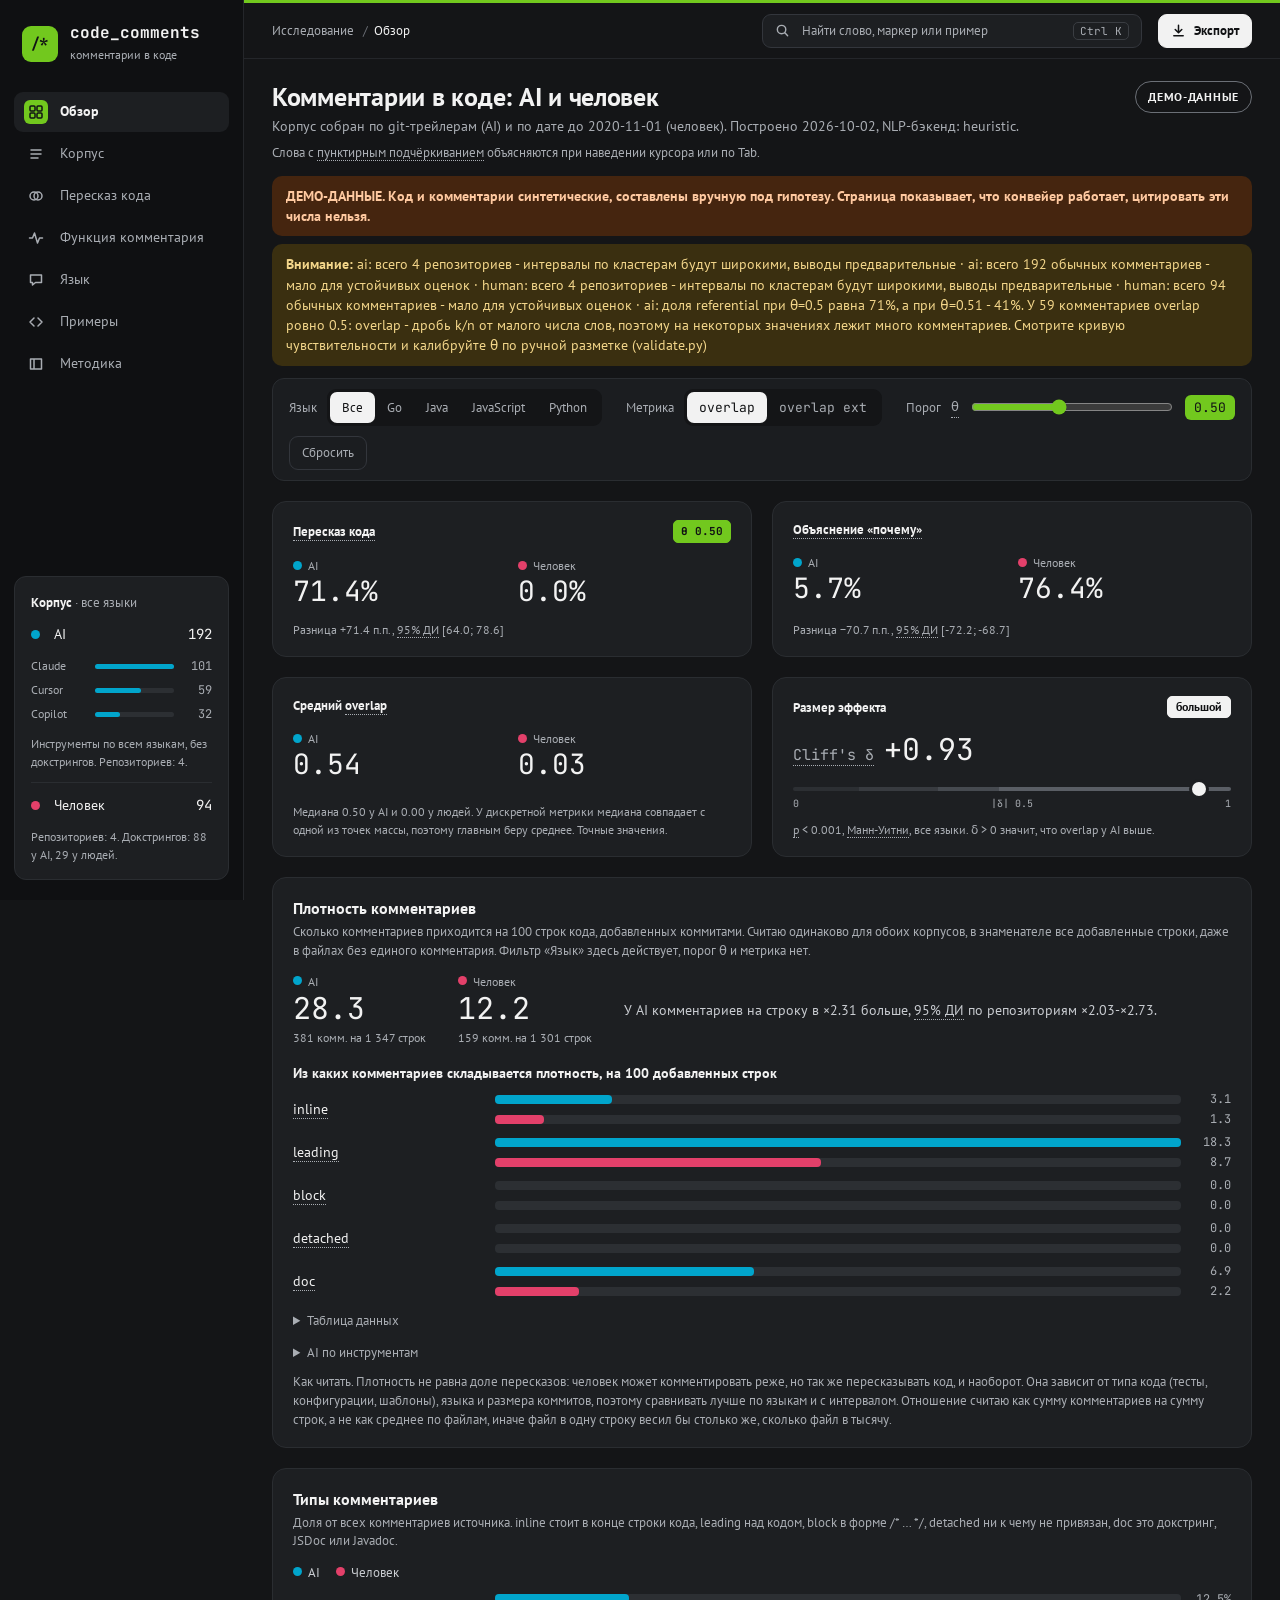
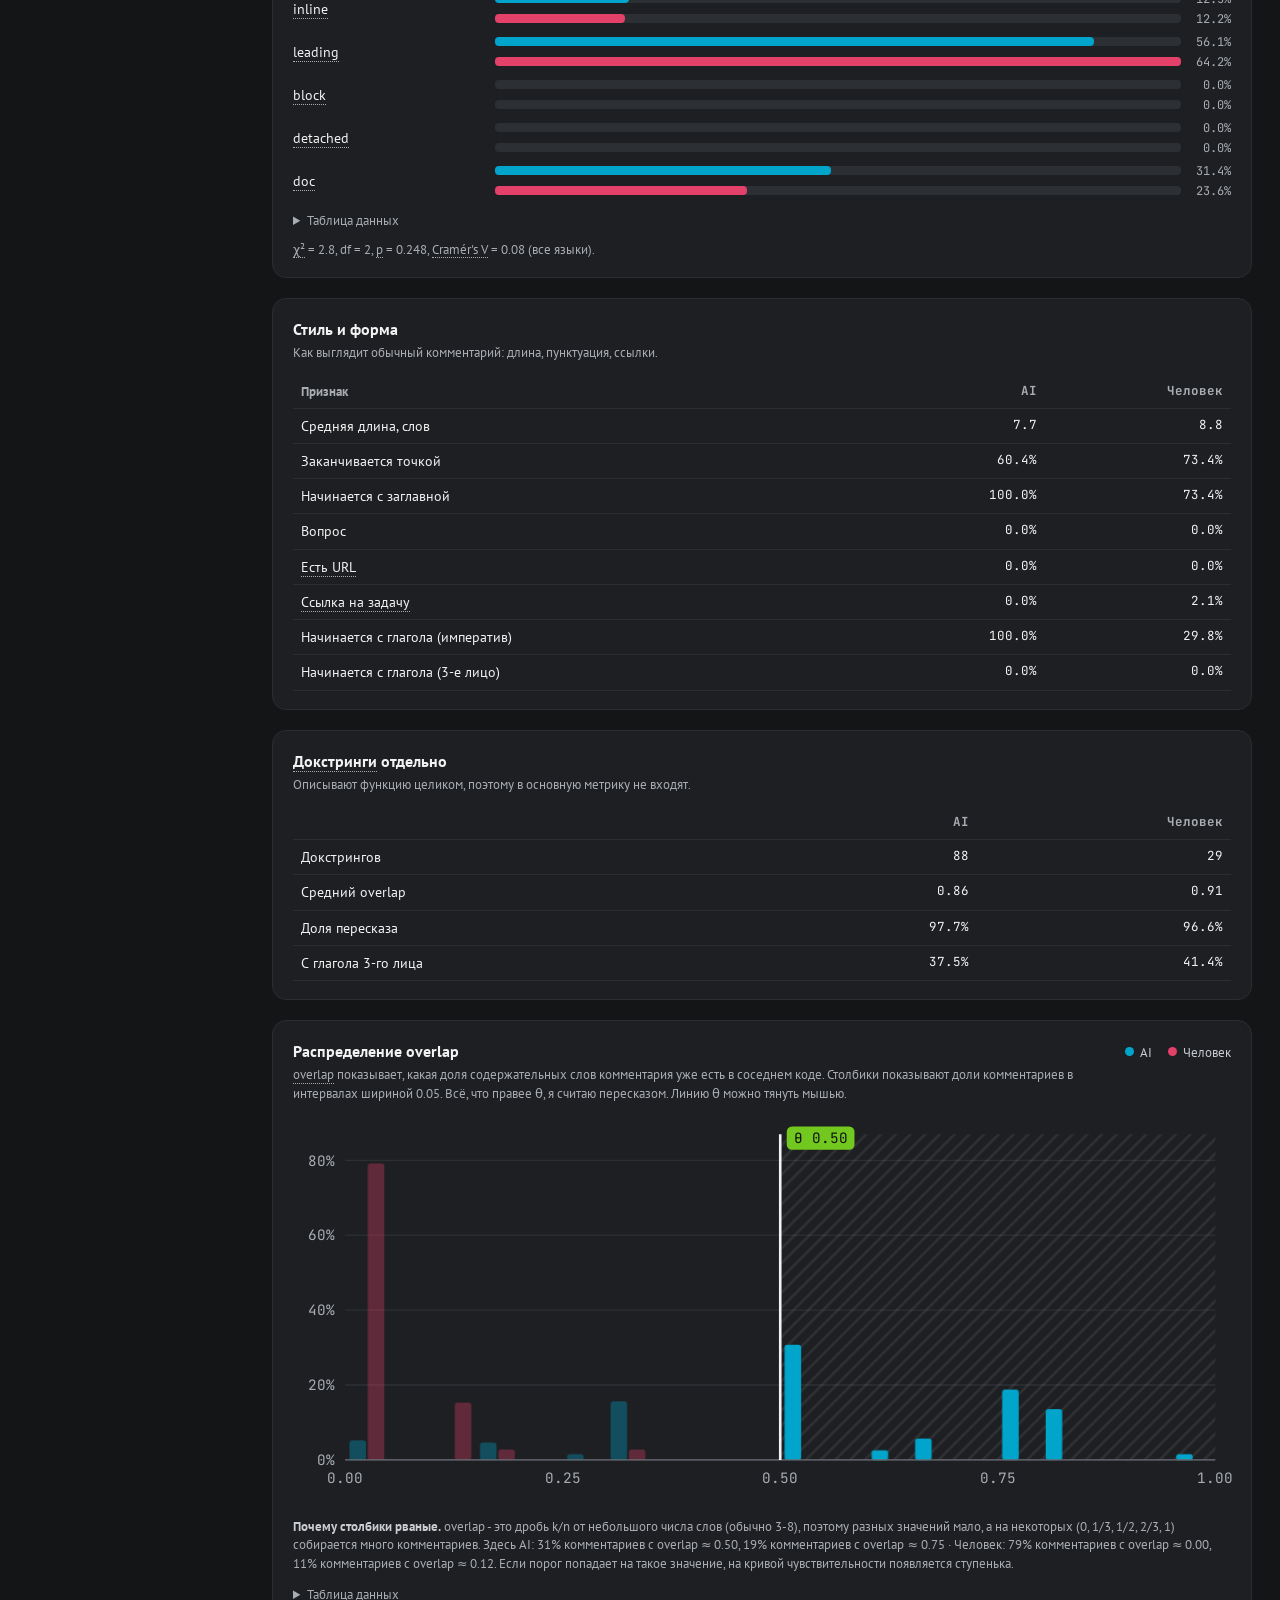
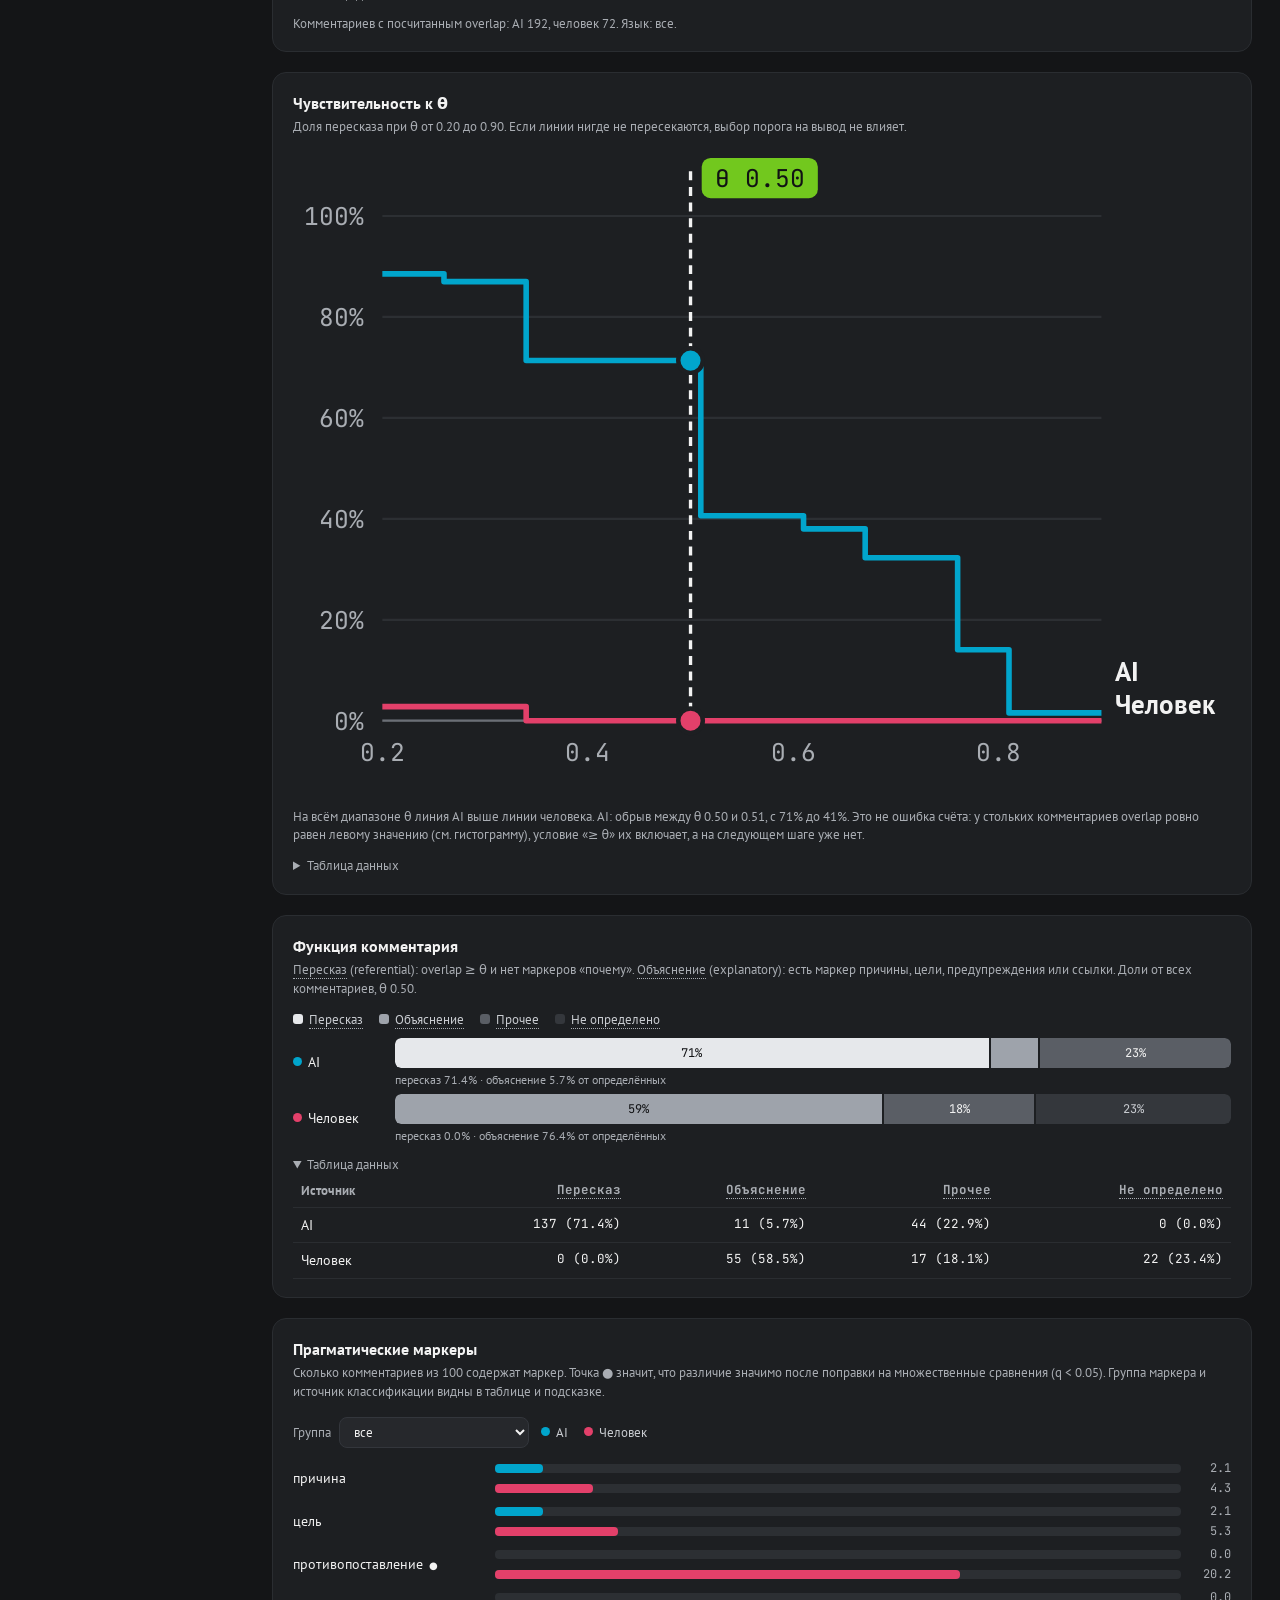
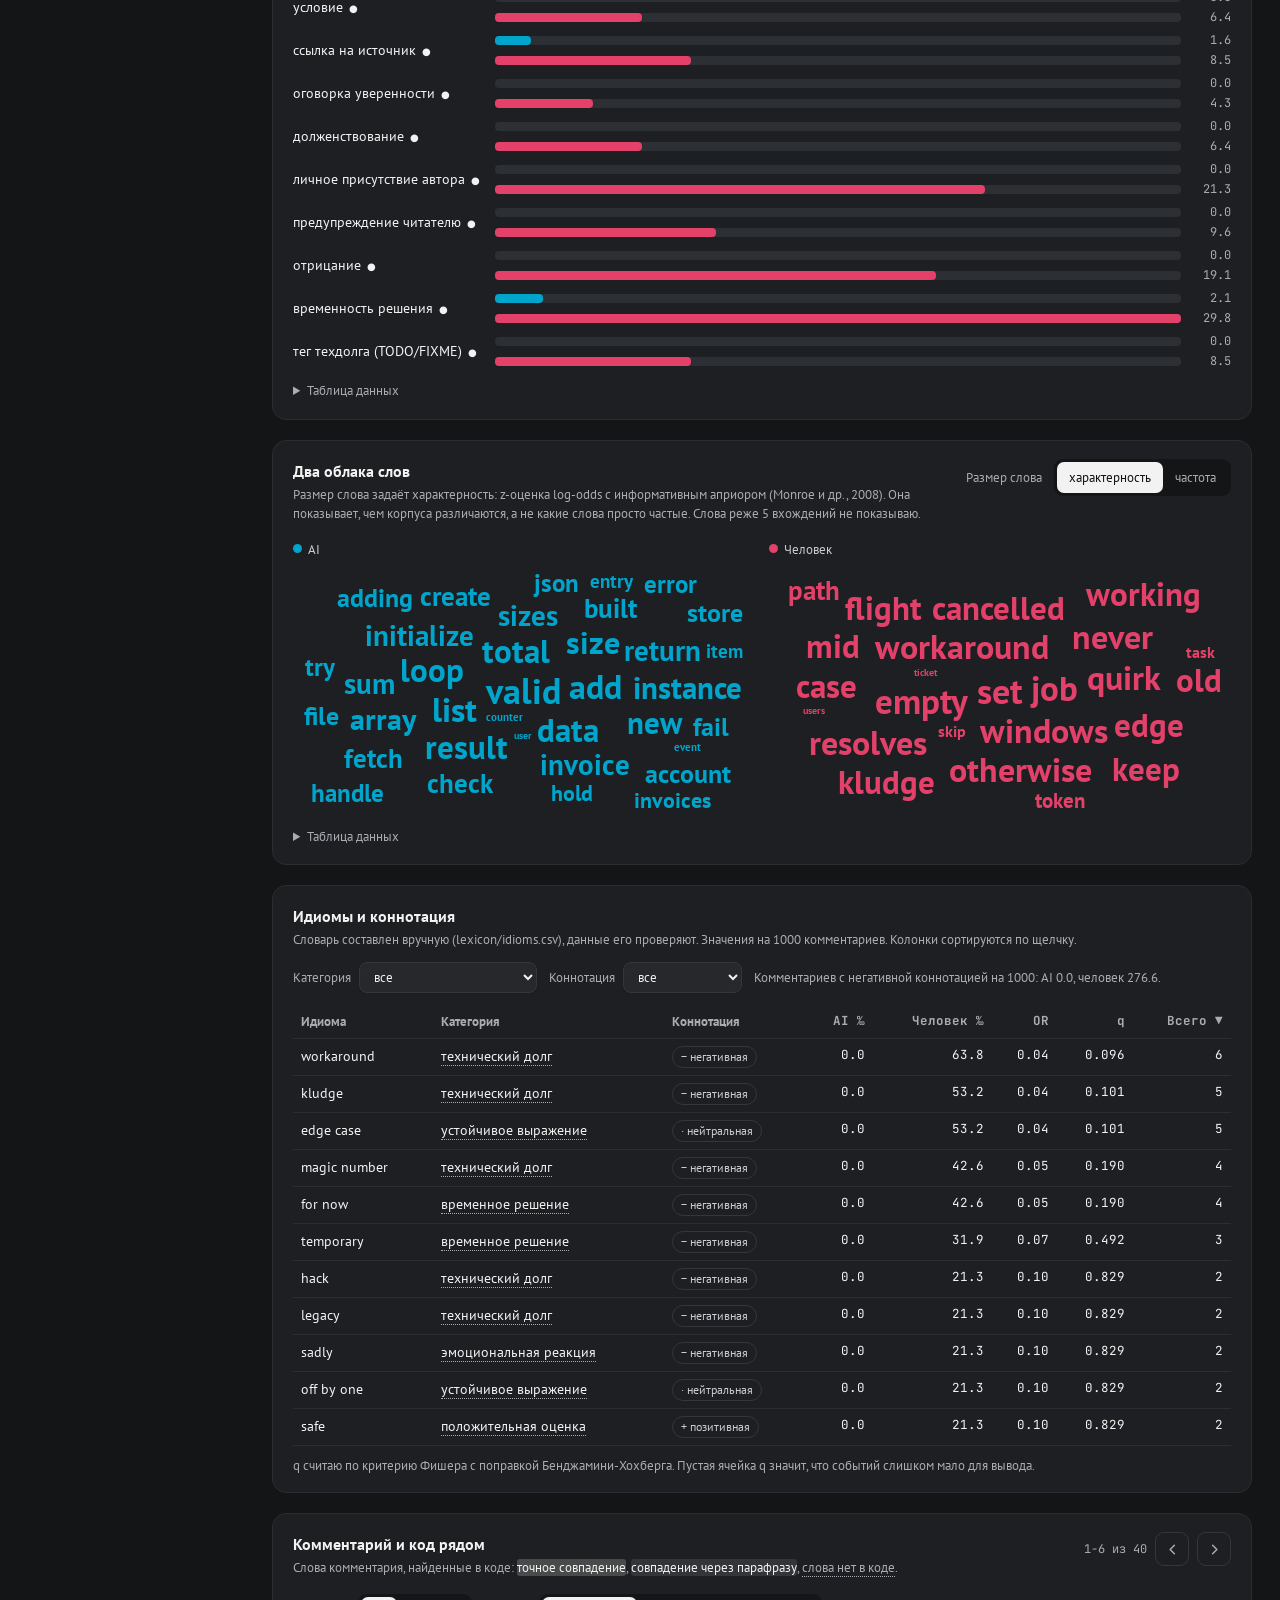
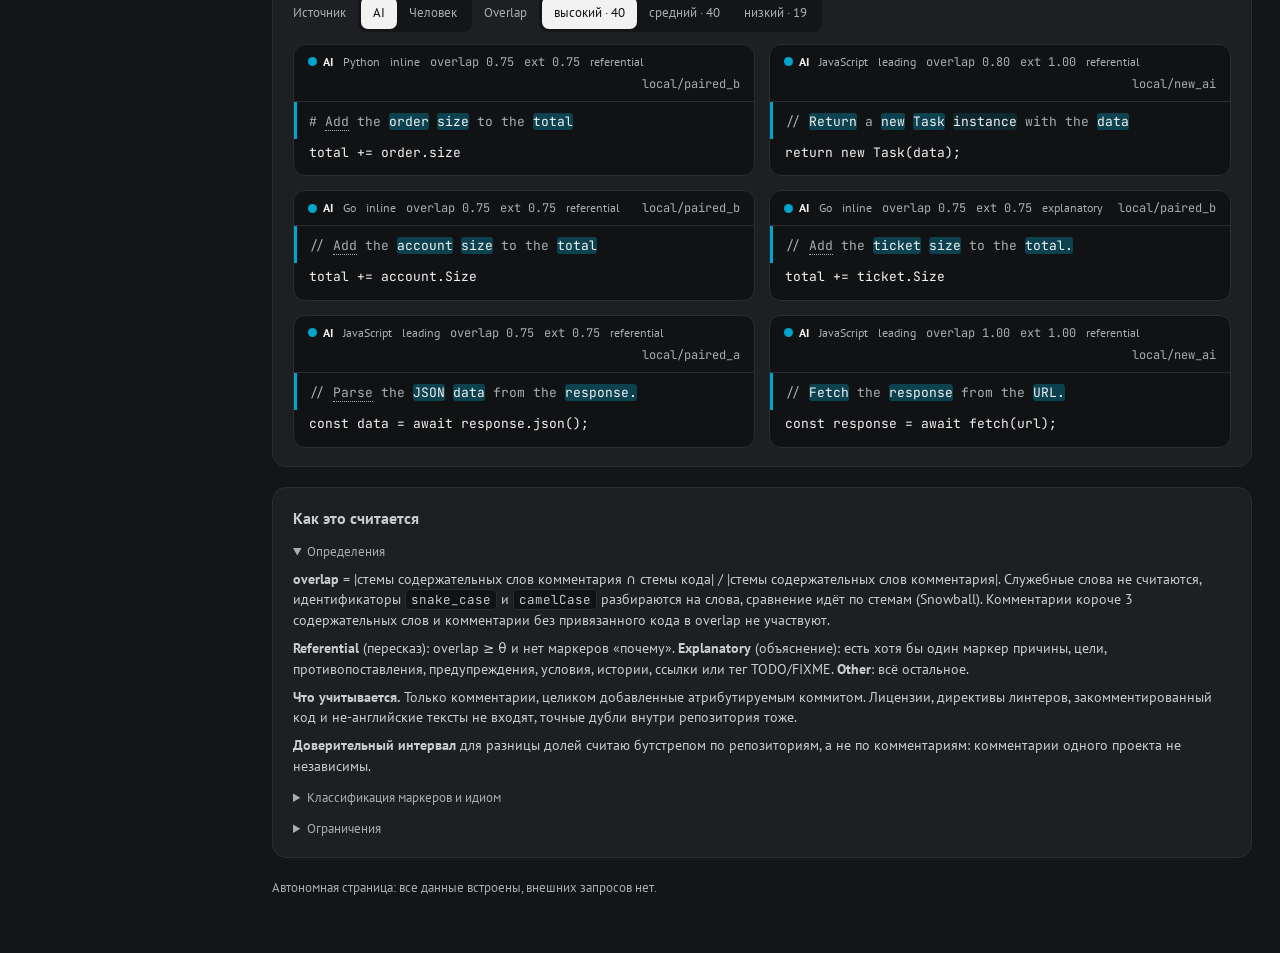
==== commit d5cb2537: "Дашборд без упоминания конференции" ====
--- a/index.html
+++ b/index.html
@@ -302,7 +302,7 @@
 <body>
 <div class="app">
   <aside class="side">
-    <div class="brand"><div class="logo">/*</div><div><b>mnsk</b><span>комментарии в коде</span></div></div>
+    <div class="brand"><div class="logo">/*</div><div><b>code_comments</b><span>комментарии в коде</span></div></div>
     <nav class="nav" id="nav" aria-label="Разделы">
       <a href="#obzor" data-sec="obzor"><span class="ic"><svg viewBox="0 0 16 16"><rect x="2" y="2" width="5" height="5" rx="1"/><rect x="9" y="2" width="5" height="5" rx="1"/><rect x="2" y="9" width="5" height="5" rx="1"/><rect x="9" y="9" width="5" height="5" rx="1"/></svg></span>Обзор</a>
       <a href="#korpus" data-sec="korpus"><span class="ic"><svg viewBox="0 0 16 16"><path d="M3 4h10M3 8h10M3 12h7"/></svg></span>Корпус</a>
@@ -487,7 +487,7 @@
 <div id="tip" role="tooltip"></div>
 
 <script>
-const DATA = {"summary": {"sizes": {"ai": {"comments": 280, "main": 192, "docs": 88, "repos": 4}, "human": {"comments": 123, "main": 94, "docs": 29, "repos": 4}}, "langs": ["go", "java", "javascript", "python"], "overlap": {"bins": 100, "hist": {"ai": {"all": {"hist": [10, 0, 0, 0, 0, 0, 0, 0, 0, 0, 0, 0, 0, 0, 0, 0, 9, 0, 0, 0, 0, 0, 0, 0, 0, 3, 0, 0, 0, 0, 0, 0, 0, 30, 0, 0, 0, 0, 0, 0, 0, 0, 0, 0, 0, 0, 0, 0, 0, 0, 59, 0, 0, 0, 0, 0, 0, 0, 0, 0, 5, 0, 0, 0, 0, 0, 11, 0, 0, 0, 0, 0, 0, 0, 0, 36, 0, 0, 0, 0, 26, 0, 0, 0, 0, 0, 0, 0, 0, 0, 0, 0, 0, 0, 0, 0, 0, 0, 0, 3], "hist_nocue": [3, 0, 0, 0, 0, 0, 0, 0, 0, 0, 0, 0, 0, 0, 0, 0, 8, 0, 0, 0, 0, 0, 0, 0, 0, 3, 0, 0, 0, 0, 0, 0, 0, 30, 0, 0, 0, 0, 0, 0, 0, 0, 0, 0, 0, 0, 0, 0, 0, 0, 59, 0, 0, 0, 0, 0, 0, 0, 0, 0, 5, 0, 0, 0, 0, 0, 11, 0, 0, 0, 0, 0, 0, 0, 0, 35, 0, 0, 0, 0, 24, 0, 0, 0, 0, 0, 0, 0, 0, 0, 0, 0, 0, 0, 0, 0, 0, 0, 0, 3], "hist_ext": [7, 0, 0, 0, 0, 0, 0, 0, 0, 0, 0, 0, 0, 0, 0, 0, 9, 0, 0, 0, 3, 0, 0, 0, 0, 3, 0, 0, 0, 0, 0, 0, 0, 4, 0, 0, 0, 0, 0, 0, 0, 0, 0, 0, 0, 0, 0, 0, 0, 0, 15, 0, 0, 0, 0, 0, 0, 0, 0, 0, 0, 0, 0, 0, 0, 0, 39, 0, 0, 0, 0, 0, 0, 0, 0, 70, 0, 0, 0, 0, 9, 0, 0, 0, 0, 0, 0, 0, 0, 0, 0, 0, 0, 0, 0, 0, 0, 0, 0, 33], "hist_nocue_ext": [0, 0, 0, 0, 0, 0, 0, 0, 0, 0, 0, 0, 0, 0, 0, 0, 8, 0, 0, 0, 3, 0, 0, 0, 0, 3, 0, 0, 0, 0, 0, 0, 0, 4, 0, 0, 0, 0, 0, 0, 0, 0, 0, 0, 0, 0, 0, 0, 0, 0, 15, 0, 0, 0, 0, 0, 0, 0, 0, 0, 0, 0, 0, 0, 0, 0, 39, 0, 0, 0, 0, 0, 0, 0, 0, 69, 0, 0, 0, 0, 9, 0, 0, 0, 0, 0, 0, 0, 0, 0, 0, 0, 0, 0, 0, 0, 0, 0, 0, 31], "classified": 192, "cue": 11, "n": 192}, "go": {"hist": [2, 0, 0, 0, 0, 0, 0, 0, 0, 0, 0, 0, 0, 0, 0, 0, 1, 0, 0, 0, 0, 0, 0, 0, 0, 0, 0, 0, 0, 0, 0, 0, 0, 2, 0, 0, 0, 0, 0, 0, 0, 0, 0, 0, 0, 0, 0, 0, 0, 0, 14, 0, 0, 0, 0, 0, 0, 0, 0, 0, 0, 0, 0, 0, 0, 0, 0, 0, 0, 0, 0, 0, 0, 0, 0, 13, 0, 0, 0, 0, 0, 0, 0, 0, 0, 0, 0, 0, 0, 0, 0, 0, 0, 0, 0, 0, 0, 0, 0, 0], "hist_nocue": [0, 0, 0, 0, 0, 0, 0, 0, 0, 0, 0, 0, 0, 0, 0, 0, 0, 0, 0, 0, 0, 0, 0, 0, 0, 0, 0, 0, 0, 0, 0, 0, 0, 2, 0, 0, 0, 0, 0, 0, 0, 0, 0, 0, 0, 0, 0, 0, 0, 0, 14, 0, 0, 0, 0, 0, 0, 0, 0, 0, 0, 0, 0, 0, 0, 0, 0, 0, 0, 0, 0, 0, 0, 0, 0, 12, 0, 0, 0, 0, 0, 0, 0, 0, 0, 0, 0, 0, 0, 0, 0, 0, 0, 0, 0, 0, 0, 0, 0, 0], "hist_ext": [2, 0, 0, 0, 0, 0, 0, 0, 0, 0, 0, 0, 0, 0, 0, 0, 1, 0, 0, 0, 0, 0, 0, 0, 0, 0, 0, 0, 0, 0, 0, 0, 0, 2, 0, 0, 0, 0, 0, 0, 0, 0, 0, 0, 0, 0, 0, 0, 0, 0, 0, 0, 0, 0, 0, 0, 0, 0, 0, 0, 0, 0, 0, 0, 0, 0, 0, 0, 0, 0, 0, 0, 0, 0, 0, 27, 0, 0, 0, 0, 0, 0, 0, 0, 0, 0, 0, 0, 0, 0, 0, 0, 0, 0, 0, 0, 0, 0, 0, 0], "hist_nocue_ext": [0, 0, 0, 0, 0, 0, 0, 0, 0, 0, 0, 0, 0, 0, 0, 0, 0, 0, 0, 0, 0, 0, 0, 0, 0, 0, 0, 0, 0, 0, 0, 0, 0, 2, 0, 0, 0, 0, 0, 0, 0, 0, 0, 0, 0, 0, 0, 0, 0, 0, 0, 0, 0, 0, 0, 0, 0, 0, 0, 0, 0, 0, 0, 0, 0, 0, 0, 0, 0, 0, 0, 0, 0, 0, 0, 26, 0, 0, 0, 0, 0, 0, 0, 0, 0, 0, 0, 0, 0, 0, 0, 0, 0, 0, 0, 0, 0, 0, 0, 0], "classified": 32, "cue": 4, "n": 32}, "java": {"hist": [0, 0, 0, 0, 0, 0, 0, 0, 0, 0, 0, 0, 0, 0, 0, 0, 0, 0, 0, 0, 0, 0, 0, 0, 0, 0, 0, 0, 0, 0, 0, 0, 0, 10, 0, 0, 0, 0, 0, 0, 0, 0, 0, 0, 0, 0, 0, 0, 0, 0, 10, 0, 0, 0, 0, 0, 0, 0, 0, 0, 0, 0, 0, 0, 0, 0, 0, 0, 0, 0, 0, 0, 0, 0, 0, 0, 0, 0, 0, 0, 11, 0, 0, 0, 0, 0, 0, 0, 0, 0, 0, 0, 0, 0, 0, 0, 0, 0, 0, 0], "hist_nocue": [0, 0, 0, 0, 0, 0, 0, 0, 0, 0, 0, 0, 0, 0, 0, 0, 0, 0, 0, 0, 0, 0, 0, 0, 0, 0, 0, 0, 0, 0, 0, 0, 0, 10, 0, 0, 0, 0, 0, 0, 0, 0, 0, 0, 0, 0, 0, 0, 0, 0, 10, 0, 0, 0, 0, 0, 0, 0, 0, 0, 0, 0, 0, 0, 0, 0, 0, 0, 0, 0, 0, 0, 0, 0, 0, 0, 0, 0, 0, 0, 11, 0, 0, 0, 0, 0, 0, 0, 0, 0, 0, 0, 0, 0, 0, 0, 0, 0, 0, 0], "hist_ext": [0, 0, 0, 0, 0, 0, 0, 0, 0, 0, 0, 0, 0, 0, 0, 0, 0, 0, 0, 0, 0, 0, 0, 0, 0, 0, 0, 0, 0, 0, 0, 0, 0, 0, 0, 0, 0, 0, 0, 0, 0, 0, 0, 0, 0, 0, 0, 0, 0, 0, 0, 0, 0, 0, 0, 0, 0, 0, 0, 0, 0, 0, 0, 0, 0, 0, 20, 0, 0, 0, 0, 0, 0, 0, 0, 0, 0, 0, 0, 0, 0, 0, 0, 0, 0, 0, 0, 0, 0, 0, 0, 0, 0, 0, 0, 0, 0, 0, 0, 11], "hist_nocue_ext": [0, 0, 0, 0, 0, 0, 0, 0, 0, 0, 0, 0, 0, 0, 0, 0, 0, 0, 0, 0, 0, 0, 0, 0, 0, 0, 0, 0, 0, 0, 0, 0, 0, 0, 0, 0, 0, 0, 0, 0, 0, 0, 0, 0, 0, 0, 0, 0, 0, 0, 0, 0, 0, 0, 0, 0, 0, 0, 0, 0, 0, 0, 0, 0, 0, 0, 20, 0, 0, 0, 0, 0, 0, 0, 0, 0, 0, 0, 0, 0, 0, 0, 0, 0, 0, 0, 0, 0, 0, 0, 0, 0, 0, 0, 0, 0, 0, 0, 0, 11], "classified": 31, "cue": 0, "n": 31}, "javascript": {"hist": [2, 0, 0, 0, 0, 0, 0, 0, 0, 0, 0, 0, 0, 0, 0, 0, 0, 0, 0, 0, 0, 0, 0, 0, 0, 0, 0, 0, 0, 0, 0, 0, 0, 10, 0, 0, 0, 0, 0, 0, 0, 0, 0, 0, 0, 0, 0, 0, 0, 0, 0, 0, 0, 0, 0, 0, 0, 0, 0, 0, 0, 0, 0, 0, 0, 0, 8, 0, 0, 0, 0, 0, 0, 0, 0, 10, 0, 0, 0, 0, 11, 0, 0, 0, 0, 0, 0, 0, 0, 0, 0, 0, 0, 0, 0, 0, 0, 0, 0, 3], "hist_nocue": [0, 0, 0, 0, 0, 0, 0, 0, 0, 0, 0, 0, 0, 0, 0, 0, 0, 0, 0, 0, 0, 0, 0, 0, 0, 0, 0, 0, 0, 0, 0, 0, 0, 10, 0, 0, 0, 0, 0, 0, 0, 0, 0, 0, 0, 0, 0, 0, 0, 0, 0, 0, 0, 0, 0, 0, 0, 0, 0, 0, 0, 0, 0, 0, 0, 0, 8, 0, 0, 0, 0, 0, 0, 0, 0, 10, 0, 0, 0, 0, 9, 0, 0, 0, 0, 0, 0, 0, 0, 0, 0, 0, 0, 0, 0, 0, 0, 0, 0, 3], "hist_ext": [2, 0, 0, 0, 0, 0, 0, 0, 0, 0, 0, 0, 0, 0, 0, 0, 0, 0, 0, 0, 0, 0, 0, 0, 0, 0, 0, 0, 0, 0, 0, 0, 0, 2, 0, 0, 0, 0, 0, 0, 0, 0, 0, 0, 0, 0, 0, 0, 0, 0, 0, 0, 0, 0, 0, 0, 0, 0, 0, 0, 0, 0, 0, 0, 0, 0, 8, 0, 0, 0, 0, 0, 0, 0, 0, 10, 0, 0, 0, 0, 0, 0, 0, 0, 0, 0, 0, 0, 0, 0, 0, 0, 0, 0, 0, 0, 0, 0, 0, 22], "hist_nocue_ext": [0, 0, 0, 0, 0, 0, 0, 0, 0, 0, 0, 0, 0, 0, 0, 0, 0, 0, 0, 0, 0, 0, 0, 0, 0, 0, 0, 0, 0, 0, 0, 0, 0, 2, 0, 0, 0, 0, 0, 0, 0, 0, 0, 0, 0, 0, 0, 0, 0, 0, 0, 0, 0, 0, 0, 0, 0, 0, 0, 0, 0, 0, 0, 0, 0, 0, 8, 0, 0, 0, 0, 0, 0, 0, 0, 10, 0, 0, 0, 0, 0, 0, 0, 0, 0, 0, 0, 0, 0, 0, 0, 0, 0, 0, 0, 0, 0, 0, 0, 20], "classified": 44, "cue": 4, "n": 44}, "python": {"hist": [6, 0, 0, 0, 0, 0, 0, 0, 0, 0, 0, 0, 0, 0, 0, 0, 8, 0, 0, 0, 0, 0, 0, 0, 0, 3, 0, 0, 0, 0, 0, 0, 0, 8, 0, 0, 0, 0, 0, 0, 0, 0, 0, 0, 0, 0, 0, 0, 0, 0, 35, 0, 0, 0, 0, 0, 0, 0, 0, 0, 5, 0, 0, 0, 0, 0, 3, 0, 0, 0, 0, 0, 0, 0, 0, 13, 0, 0, 0, 0, 4, 0, 0, 0, 0, 0, 0, 0, 0, 0, 0, 0, 0, 0, 0, 0, 0, 0, 0, 0], "hist_nocue": [3, 0, 0, 0, 0, 0, 0, 0, 0, 0, 0, 0, 0, 0, 0, 0, 8, 0, 0, 0, 0, 0, 0, 0, 0, 3, 0, 0, 0, 0, 0, 0, 0, 8, 0, 0, 0, 0, 0, 0, 0, 0, 0, 0, 0, 0, 0, 0, 0, 0, 35, 0, 0, 0, 0, 0, 0, 0, 0, 0, 5, 0, 0, 0, 0, 0, 3, 0, 0, 0, 0, 0, 0, 0, 0, 13, 0, 0, 0, 0, 4, 0, 0, 0, 0, 0, 0, 0, 0, 0, 0, 0, 0, 0, 0, 0, 0, 0, 0, 0], "hist_ext": [3, 0, 0, 0, 0, 0, 0, 0, 0, 0, 0, 0, 0, 0, 0, 0, 8, 0, 0, 0, 3, 0, 0, 0, 0, 3, 0, 0, 0, 0, 0, 0, 0, 0, 0, 0, 0, 0, 0, 0, 0, 0, 0, 0, 0, 0, 0, 0, 0, 0, 15, 0, 0, 0, 0, 0, 0, 0, 0, 0, 0, 0, 0, 0, 0, 0, 11, 0, 0, 0, 0, 0, 0, 0, 0, 33, 0, 0, 0, 0, 9, 0, 0, 0, 0, 0, 0, 0, 0, 0, 0, 0, 0, 0, 0, 0, 0, 0, 0, 0], "hist_nocue_ext": [0, 0, 0, 0, 0, 0, 0, 0, 0, 0, 0, 0, 0, 0, 0, 0, 8, 0, 0, 0, 3, 0, 0, 0, 0, 3, 0, 0, 0, 0, 0, 0, 0, 0, 0, 0, 0, 0, 0, 0, 0, 0, 0, 0, 0, 0, 0, 0, 0, 0, 15, 0, 0, 0, 0, 0, 0, 0, 0, 0, 0, 0, 0, 0, 0, 0, 11, 0, 0, 0, 0, 0, 0, 0, 0, 33, 0, 0, 0, 0, 9, 0, 0, 0, 0, 0, 0, 0, 0, 0, 0, 0, 0, 0, 0, 0, 0, 0, 0, 0], "classified": 85, "cue": 3, "n": 85}}, "human": {"all": {"hist": [57, 0, 0, 0, 0, 0, 0, 0, 0, 0, 0, 0, 8, 0, 3, 0, 2, 0, 0, 0, 0, 0, 0, 0, 0, 0, 0, 0, 0, 0, 0, 0, 0, 2, 0, 0, 0, 0, 0, 0, 0, 0, 0, 0, 0, 0, 0, 0, 0, 0, 0, 0, 0, 0, 0, 0, 0, 0, 0, 0, 0, 0, 0, 0, 0, 0, 0, 0, 0, 0, 0, 0, 0, 0, 0, 0, 0, 0, 0, 0, 0, 0, 0, 0, 0, 0, 0, 0, 0, 0, 0, 0, 0, 0, 0, 0, 0, 0, 0, 0], "hist_nocue": [10, 0, 0, 0, 0, 0, 0, 0, 0, 0, 0, 0, 3, 0, 0, 0, 2, 0, 0, 0, 0, 0, 0, 0, 0, 0, 0, 0, 0, 0, 0, 0, 0, 2, 0, 0, 0, 0, 0, 0, 0, 0, 0, 0, 0, 0, 0, 0, 0, 0, 0, 0, 0, 0, 0, 0, 0, 0, 0, 0, 0, 0, 0, 0, 0, 0, 0, 0, 0, 0, 0, 0, 0, 0, 0, 0, 0, 0, 0, 0, 0, 0, 0, 0, 0, 0, 0, 0, 0, 0, 0, 0, 0, 0, 0, 0, 0, 0, 0, 0], "hist_ext": [53, 0, 0, 0, 0, 0, 0, 0, 0, 0, 0, 0, 8, 0, 3, 0, 2, 0, 0, 0, 0, 0, 0, 0, 0, 4, 0, 0, 0, 0, 0, 0, 0, 2, 0, 0, 0, 0, 0, 0, 0, 0, 0, 0, 0, 0, 0, 0, 0, 0, 0, 0, 0, 0, 0, 0, 0, 0, 0, 0, 0, 0, 0, 0, 0, 0, 0, 0, 0, 0, 0, 0, 0, 0, 0, 0, 0, 0, 0, 0, 0, 0, 0, 0, 0, 0, 0, 0, 0, 0, 0, 0, 0, 0, 0, 0, 0, 0, 0, 0], "hist_nocue_ext": [10, 0, 0, 0, 0, 0, 0, 0, 0, 0, 0, 0, 3, 0, 0, 0, 2, 0, 0, 0, 0, 0, 0, 0, 0, 0, 0, 0, 0, 0, 0, 0, 0, 2, 0, 0, 0, 0, 0, 0, 0, 0, 0, 0, 0, 0, 0, 0, 0, 0, 0, 0, 0, 0, 0, 0, 0, 0, 0, 0, 0, 0, 0, 0, 0, 0, 0, 0, 0, 0, 0, 0, 0, 0, 0, 0, 0, 0, 0, 0, 0, 0, 0, 0, 0, 0, 0, 0, 0, 0, 0, 0, 0, 0, 0, 0, 0, 0, 0, 0], "classified": 72, "cue": 55, "n": 94}, "go": {"hist": [7, 0, 0, 0, 0, 0, 0, 0, 0, 0, 0, 0, 1, 0, 0, 0, 2, 0, 0, 0, 0, 0, 0, 0, 0, 0, 0, 0, 0, 0, 0, 0, 0, 0, 0, 0, 0, 0, 0, 0, 0, 0, 0, 0, 0, 0, 0, 0, 0, 0, 0, 0, 0, 0, 0, 0, 0, 0, 0, 0, 0, 0, 0, 0, 0, 0, 0, 0, 0, 0, 0, 0, 0, 0, 0, 0, 0, 0, 0, 0, 0, 0, 0, 0, 0, 0, 0, 0, 0, 0, 0, 0, 0, 0, 0, 0, 0, 0, 0, 0], "hist_nocue": [1, 0, 0, 0, 0, 0, 0, 0, 0, 0, 0, 0, 1, 0, 0, 0, 2, 0, 0, 0, 0, 0, 0, 0, 0, 0, 0, 0, 0, 0, 0, 0, 0, 0, 0, 0, 0, 0, 0, 0, 0, 0, 0, 0, 0, 0, 0, 0, 0, 0, 0, 0, 0, 0, 0, 0, 0, 0, 0, 0, 0, 0, 0, 0, 0, 0, 0, 0, 0, 0, 0, 0, 0, 0, 0, 0, 0, 0, 0, 0, 0, 0, 0, 0, 0, 0, 0, 0, 0, 0, 0, 0, 0, 0, 0, 0, 0, 0, 0, 0], "hist_ext": [5, 0, 0, 0, 0, 0, 0, 0, 0, 0, 0, 0, 1, 0, 0, 0, 2, 0, 0, 0, 0, 0, 0, 0, 0, 2, 0, 0, 0, 0, 0, 0, 0, 0, 0, 0, 0, 0, 0, 0, 0, 0, 0, 0, 0, 0, 0, 0, 0, 0, 0, 0, 0, 0, 0, 0, 0, 0, 0, 0, 0, 0, 0, 0, 0, 0, 0, 0, 0, 0, 0, 0, 0, 0, 0, 0, 0, 0, 0, 0, 0, 0, 0, 0, 0, 0, 0, 0, 0, 0, 0, 0, 0, 0, 0, 0, 0, 0, 0, 0], "hist_nocue_ext": [1, 0, 0, 0, 0, 0, 0, 0, 0, 0, 0, 0, 1, 0, 0, 0, 2, 0, 0, 0, 0, 0, 0, 0, 0, 0, 0, 0, 0, 0, 0, 0, 0, 0, 0, 0, 0, 0, 0, 0, 0, 0, 0, 0, 0, 0, 0, 0, 0, 0, 0, 0, 0, 0, 0, 0, 0, 0, 0, 0, 0, 0, 0, 0, 0, 0, 0, 0, 0, 0, 0, 0, 0, 0, 0, 0, 0, 0, 0, 0, 0, 0, 0, 0, 0, 0, 0, 0, 0, 0, 0, 0, 0, 0, 0, 0, 0, 0, 0, 0], "classified": 10, "cue": 6, "n": 14}, "java": {"hist": [8, 0, 0, 0, 0, 0, 0, 0, 0, 0, 0, 0, 2, 0, 0, 0, 0, 0, 0, 0, 0, 0, 0, 0, 0, 0, 0, 0, 0, 0, 0, 0, 0, 0, 0, 0, 0, 0, 0, 0, 0, 0, 0, 0, 0, 0, 0, 0, 0, 0, 0, 0, 0, 0, 0, 0, 0, 0, 0, 0, 0, 0, 0, 0, 0, 0, 0, 0, 0, 0, 0, 0, 0, 0, 0, 0, 0, 0, 0, 0, 0, 0, 0, 0, 0, 0, 0, 0, 0, 0, 0, 0, 0, 0, 0, 0, 0, 0, 0, 0], "hist_nocue": [1, 0, 0, 0, 0, 0, 0, 0, 0, 0, 0, 0, 1, 0, 0, 0, 0, 0, 0, 0, 0, 0, 0, 0, 0, 0, 0, 0, 0, 0, 0, 0, 0, 0, 0, 0, 0, 0, 0, 0, 0, 0, 0, 0, 0, 0, 0, 0, 0, 0, 0, 0, 0, 0, 0, 0, 0, 0, 0, 0, 0, 0, 0, 0, 0, 0, 0, 0, 0, 0, 0, 0, 0, 0, 0, 0, 0, 0, 0, 0, 0, 0, 0, 0, 0, 0, 0, 0, 0, 0, 0, 0, 0, 0, 0, 0, 0, 0, 0, 0], "hist_ext": [8, 0, 0, 0, 0, 0, 0, 0, 0, 0, 0, 0, 2, 0, 0, 0, 0, 0, 0, 0, 0, 0, 0, 0, 0, 0, 0, 0, 0, 0, 0, 0, 0, 0, 0, 0, 0, 0, 0, 0, 0, 0, 0, 0, 0, 0, 0, 0, 0, 0, 0, 0, 0, 0, 0, 0, 0, 0, 0, 0, 0, 0, 0, 0, 0, 0, 0, 0, 0, 0, 0, 0, 0, 0, 0, 0, 0, 0, 0, 0, 0, 0, 0, 0, 0, 0, 0, 0, 0, 0, 0, 0, 0, 0, 0, 0, 0, 0, 0, 0], "hist_nocue_ext": [1, 0, 0, 0, 0, 0, 0, 0, 0, 0, 0, 0, 1, 0, 0, 0, 0, 0, 0, 0, 0, 0, 0, 0, 0, 0, 0, 0, 0, 0, 0, 0, 0, 0, 0, 0, 0, 0, 0, 0, 0, 0, 0, 0, 0, 0, 0, 0, 0, 0, 0, 0, 0, 0, 0, 0, 0, 0, 0, 0, 0, 0, 0, 0, 0, 0, 0, 0, 0, 0, 0, 0, 0, 0, 0, 0, 0, 0, 0, 0, 0, 0, 0, 0, 0, 0, 0, 0, 0, 0, 0, 0, 0, 0, 0, 0, 0, 0, 0, 0], "classified": 10, "cue": 8, "n": 12}, "javascript": {"hist": [19, 0, 0, 0, 0, 0, 0, 0, 0, 0, 0, 0, 2, 0, 1, 0, 0, 0, 0, 0, 0, 0, 0, 0, 0, 0, 0, 0, 0, 0, 0, 0, 0, 1, 0, 0, 0, 0, 0, 0, 0, 0, 0, 0, 0, 0, 0, 0, 0, 0, 0, 0, 0, 0, 0, 0, 0, 0, 0, 0, 0, 0, 0, 0, 0, 0, 0, 0, 0, 0, 0, 0, 0, 0, 0, 0, 0, 0, 0, 0, 0, 0, 0, 0, 0, 0, 0, 0, 0, 0, 0, 0, 0, 0, 0, 0, 0, 0, 0, 0], "hist_nocue": [4, 0, 0, 0, 0, 0, 0, 0, 0, 0, 0, 0, 0, 0, 0, 0, 0, 0, 0, 0, 0, 0, 0, 0, 0, 0, 0, 0, 0, 0, 0, 0, 0, 1, 0, 0, 0, 0, 0, 0, 0, 0, 0, 0, 0, 0, 0, 0, 0, 0, 0, 0, 0, 0, 0, 0, 0, 0, 0, 0, 0, 0, 0, 0, 0, 0, 0, 0, 0, 0, 0, 0, 0, 0, 0, 0, 0, 0, 0, 0, 0, 0, 0, 0, 0, 0, 0, 0, 0, 0, 0, 0, 0, 0, 0, 0, 0, 0, 0, 0], "hist_ext": [19, 0, 0, 0, 0, 0, 0, 0, 0, 0, 0, 0, 2, 0, 1, 0, 0, 0, 0, 0, 0, 0, 0, 0, 0, 0, 0, 0, 0, 0, 0, 0, 0, 1, 0, 0, 0, 0, 0, 0, 0, 0, 0, 0, 0, 0, 0, 0, 0, 0, 0, 0, 0, 0, 0, 0, 0, 0, 0, 0, 0, 0, 0, 0, 0, 0, 0, 0, 0, 0, 0, 0, 0, 0, 0, 0, 0, 0, 0, 0, 0, 0, 0, 0, 0, 0, 0, 0, 0, 0, 0, 0, 0, 0, 0, 0, 0, 0, 0, 0], "hist_nocue_ext": [4, 0, 0, 0, 0, 0, 0, 0, 0, 0, 0, 0, 0, 0, 0, 0, 0, 0, 0, 0, 0, 0, 0, 0, 0, 0, 0, 0, 0, 0, 0, 0, 0, 1, 0, 0, 0, 0, 0, 0, 0, 0, 0, 0, 0, 0, 0, 0, 0, 0, 0, 0, 0, 0, 0, 0, 0, 0, 0, 0, 0, 0, 0, 0, 0, 0, 0, 0, 0, 0, 0, 0, 0, 0, 0, 0, 0, 0, 0, 0, 0, 0, 0, 0, 0, 0, 0, 0, 0, 0, 0, 0, 0, 0, 0, 0, 0, 0, 0, 0], "classified": 23, "cue": 18, "n": 31}, "python": {"hist": [23, 0, 0, 0, 0, 0, 0, 0, 0, 0, 0, 0, 3, 0, 2, 0, 0, 0, 0, 0, 0, 0, 0, 0, 0, 0, 0, 0, 0, 0, 0, 0, 0, 1, 0, 0, 0, 0, 0, 0, 0, 0, 0, 0, 0, 0, 0, 0, 0, 0, 0, 0, 0, 0, 0, 0, 0, 0, 0, 0, 0, 0, 0, 0, 0, 0, 0, 0, 0, 0, 0, 0, 0, 0, 0, 0, 0, 0, 0, 0, 0, 0, 0, 0, 0, 0, 0, 0, 0, 0, 0, 0, 0, 0, 0, 0, 0, 0, 0, 0], "hist_nocue": [4, 0, 0, 0, 0, 0, 0, 0, 0, 0, 0, 0, 1, 0, 0, 0, 0, 0, 0, 0, 0, 0, 0, 0, 0, 0, 0, 0, 0, 0, 0, 0, 0, 1, 0, 0, 0, 0, 0, 0, 0, 0, 0, 0, 0, 0, 0, 0, 0, 0, 0, 0, 0, 0, 0, 0, 0, 0, 0, 0, 0, 0, 0, 0, 0, 0, 0, 0, 0, 0, 0, 0, 0, 0, 0, 0, 0, 0, 0, 0, 0, 0, 0, 0, 0, 0, 0, 0, 0, 0, 0, 0, 0, 0, 0, 0, 0, 0, 0, 0], "hist_ext": [21, 0, 0, 0, 0, 0, 0, 0, 0, 0, 0, 0, 3, 0, 2, 0, 0, 0, 0, 0, 0, 0, 0, 0, 0, 2, 0, 0, 0, 0, 0, 0, 0, 1, 0, 0, 0, 0, 0, 0, 0, 0, 0, 0, 0, 0, 0, 0, 0, 0, 0, 0, 0, 0, 0, 0, 0, 0, 0, 0, 0, 0, 0, 0, 0, 0, 0, 0, 0, 0, 0, 0, 0, 0, 0, 0, 0, 0, 0, 0, 0, 0, 0, 0, 0, 0, 0, 0, 0, 0, 0, 0, 0, 0, 0, 0, 0, 0, 0, 0], "hist_nocue_ext": [4, 0, 0, 0, 0, 0, 0, 0, 0, 0, 0, 0, 1, 0, 0, 0, 0, 0, 0, 0, 0, 0, 0, 0, 0, 0, 0, 0, 0, 0, 0, 0, 0, 1, 0, 0, 0, 0, 0, 0, 0, 0, 0, 0, 0, 0, 0, 0, 0, 0, 0, 0, 0, 0, 0, 0, 0, 0, 0, 0, 0, 0, 0, 0, 0, 0, 0, 0, 0, 0, 0, 0, 0, 0, 0, 0, 0, 0, 0, 0, 0, 0, 0, 0, 0, 0, 0, 0, 0, 0, 0, 0, 0, 0, 0, 0, 0, 0, 0, 0], "classified": 29, "cue": 23, "n": 37}}}, "describe": {"overlap": {"ai": {"n": 192, "mean": 0.5358506944444444, "median": 0.5, "q1": 0.3333333333333333, "q3": 0.75}, "human": {"n": 72, "mean": 0.03373015873015873, "median": 0.0, "q1": 0.0, "q3": 0.0}}, "overlap_ext": {"ai": {"n": 192, "mean": 0.6790798611111111, "median": 0.75, "q1": 0.6666666666666666, "q3": 0.75}, "human": {"n": 72, "mean": 0.047619047619047616, "median": 0.0, "q1": 0.0, "q3": 0.125}}}, "mann_whitney": {"overlap": {"u": 13326.0, "z": 11.80379, "p": 0.0, "cliffs_delta": 0.92795, "n1": 192, "n2": 72, "effect": "большой"}, "overlap_ext": {"u": 13408.5, "z": 11.97391, "p": 0.0, "cliffs_delta": 0.93989, "n1": 192, "n2": 72, "effect": "большой"}}, "mass_points": {"ai": {"n": 192, "distinct": 10, "top": [[0.5, 59, 0.30729], [0.75, 36, 0.1875], [0.3333, 30, 0.15625], [0.8, 26, 0.13542]], "zero_share": 0.05208}, "human": {"n": 72, "distinct": 5, "top": [[0.0, 57, 0.79167], [0.125, 8, 0.11111], [0.1429, 3, 0.04167], [0.1667, 2, 0.02778]], "zero_share": 0.79167}}}, "referential": {"theta": 0.5, "mix": {"ai": {"referential": 137, "explanatory": 11, "other": 44, "undecided": 0, "classified": 192, "referential_share": 0.71354, "explanatory_share": 0.05729}, "human": {"referential": 0, "explanatory": 55, "other": 17, "undecided": 22, "classified": 72, "referential_share": 0.0, "explanatory_share": 0.76389}}, "mix_ext": {"ai": {"referential": 163, "explanatory": 11, "other": 18, "undecided": 0, "classified": 192, "referential_share": 0.84896, "explanatory_share": 0.05729}, "human": {"referential": 0, "explanatory": 55, "other": 17, "undecided": 22, "classified": 72, "referential_share": 0.0, "explanatory_share": 0.76389}}, "by_lang": {"go": {"ai": {"referential": 26, "explanatory": 4, "other": 2, "undecided": 0, "classified": 32, "referential_share": 0.8125, "explanatory_share": 0.125}, "human": {"referential": 0, "explanatory": 6, "other": 4, "undecided": 4, "classified": 10, "referential_share": 0.0, "explanatory_share": 0.6}}, "java": {"ai": {"referential": 21, "explanatory": 0, "other": 10, "undecided": 0, "classified": 31, "referential_share": 0.67742, "explanatory_share": 0.0}, "human": {"referential": 0, "explanatory": 8, "other": 2, "undecided": 2, "classified": 10, "referential_share": 0.0, "explanatory_share": 0.8}}, "javascript": {"ai": {"referential": 30, "explanatory": 4, "other": 10, "undecided": 0, "classified": 44, "referential_share": 0.68182, "explanatory_share": 0.09091}, "human": {"referential": 0, "explanatory": 18, "other": 5, "undecided": 8, "classified": 23, "referential_share": 0.0, "explanatory_share": 0.78261}}, "python": {"ai": {"referential": 60, "explanatory": 3, "other": 22, "undecided": 0, "classified": 85, "referential_share": 0.70588, "explanatory_share": 0.03529}, "human": {"referential": 0, "explanatory": 23, "other": 6, "undecided": 8, "classified": 29, "referential_share": 0.0, "explanatory_share": 0.7931}}}, "sensitivity": [{"theta": 0.2, "ai": 0.88542, "human": 0.02778, "ai_ext": 0.90104, "human_ext": 0.02778}, {"theta": 0.25, "ai": 0.88542, "human": 0.02778, "ai_ext": 0.88542, "human_ext": 0.02778}, {"theta": 0.3, "ai": 0.86979, "human": 0.02778, "ai_ext": 0.86979, "human_ext": 0.02778}, {"theta": 0.35, "ai": 0.71354, "human": 0.0, "ai_ext": 0.84896, "human_ext": 0.0}, {"theta": 0.4, "ai": 0.71354, "human": 0.0, "ai_ext": 0.84896, "human_ext": 0.0}, {"theta": 0.45, "ai": 0.71354, "human": 0.0, "ai_ext": 0.84896, "human_ext": 0.0}, {"theta": 0.5, "ai": 0.71354, "human": 0.0, "ai_ext": 0.84896, "human_ext": 0.0}, {"theta": 0.55, "ai": 0.40625, "human": 0.0, "ai_ext": 0.77083, "human_ext": 0.0}, {"theta": 0.6, "ai": 0.40625, "human": 0.0, "ai_ext": 0.77083, "human_ext": 0.0}, {"theta": 0.65, "ai": 0.38021, "human": 0.0, "ai_ext": 0.77083, "human_ext": 0.0}, {"theta": 0.7, "ai": 0.32292, "human": 0.0, "ai_ext": 0.56771, "human_ext": 0.0}, {"theta": 0.75, "ai": 0.32292, "human": 0.0, "ai_ext": 0.56771, "human_ext": 0.0}, {"theta": 0.8, "ai": 0.14062, "human": 0.0, "ai_ext": 0.20833, "human_ext": 0.0}], "bootstrap": {"referential": {"diff": 0.71354, "lo": 0.64011, "hi": 0.78571, "ratio": null, "ratio_lo": null, "ratio_hi": null, "share_a": 0.71354, "share_b": 0.0, "n_clusters": [4, 4]}, "explanatory": {"diff": -0.7066, "lo": -0.72241, "hi": -0.6873, "ratio": 0.075, "ratio_lo": 0.05632, "ratio_hi": 0.08923, "share_a": 0.05729, "share_b": 0.76389, "n_clusters": [4, 4]}}}, "tools": {"claude": {"n": 101, "mean_overlap": 0.53069, "referential": 71, "explanatory": 6, "other": 24, "undecided": 0, "classified": 101, "referential_share": 0.70297, "explanatory_share": 0.05941}, "copilot": {"n": 32, "mean_overlap": 0.5474, "referential": 25, "explanatory": 2, "other": 5, "undecided": 0, "classified": 32, "referential_share": 0.78125, "explanatory_share": 0.0625}, "cursor": {"n": 59, "mean_overlap": 0.53842, "referential": 41, "explanatory": 3, "other": 15, "undecided": 0, "classified": 59, "referential_share": 0.69492, "explanatory_share": 0.05085}}, "kinds": {"counts": {"ai": {"inline": 35, "leading": 157, "block": 0, "detached": 0, "doc": 88}, "human": {"inline": 15, "leading": 79, "block": 0, "detached": 0, "doc": 29}}, "chi2": {"chi2": 2.79173, "df": 2, "p": 0.24762, "cramers_v": 0.08323}, "by_lang": {"go": {"ai": {"inline": 14, "leading": 18, "block": 0, "detached": 0, "doc": 13}, "human": {"inline": 6, "leading": 8, "block": 0, "detached": 0, "doc": 7}}, "java": {"ai": {"inline": 0, "leading": 31, "block": 0, "detached": 0, "doc": 12}, "human": {"inline": 0, "leading": 12, "block": 0, "detached": 0, "doc": 3}}, "javascript": {"ai": {"inline": 7, "leading": 37, "block": 0, "detached": 0, "doc": 21}, "human": {"inline": 5, "leading": 26, "block": 0, "detached": 0, "doc": 9}}, "python": {"ai": {"inline": 14, "leading": 71, "block": 0, "detached": 0, "doc": 42}, "human": {"inline": 4, "leading": 33, "block": 0, "detached": 0, "doc": 10}}}}, "markers": [{"label": "cause", "ai_n": 4, "human_n": 4, "ai_per1k": 20.83333, "human_per1k": 42.55319, "odds_ratio": 0.48011, "p": 0.4456076078228696, "q": 0.4456076078228696, "explanatory": true, "note": "причина: отвечает на вопрос ПОЧЕМУ", "group": "discourse", "label_ru": "причина"}, {"label": "purpose", "ai_n": 4, "human_n": 5, "ai_per1k": 20.83333, "human_per1k": 53.19149, "odds_ratio": 0.38847, "p": 0.1601423596251858, "q": 0.17470075595474815, "explanatory": true, "note": "цель: ЗАЧЕМ сделано именно так", "group": "discourse", "label_ru": "цель"}, {"label": "contrast", "ai_n": 0, "human_n": 19, "ai_per1k": 0.0, "human_per1k": 202.12766, "odds_ratio": 0.01006, "p": 1.722908336414222e-10, "q": 6.891633345656889e-10, "explanatory": true, "note": "противопоставление: объясняет отступление от ожидаемого", "group": "discourse", "label_ru": "противопоставление"}, {"label": "condition", "ai_n": 0, "human_n": 6, "ai_per1k": 0.0, "human_per1k": 63.82979, "odds_ratio": 0.03536, "p": 0.001129279491105907, "q": 0.0016939192366588604, "explanatory": true, "note": "условие применимости", "group": "discourse", "label_ru": "условие"}, {"label": "reference", "ai_n": 3, "human_n": 8, "ai_per1k": 15.625, "human_per1k": 85.10638, "odds_ratio": 0.18796, "p": 0.006973422181359194, "q": 0.009297896241812258, "explanatory": true, "note": "ссылка на внешний источник", "group": "evidential", "label_ru": "ссылка на источник"}, {"label": "hedge", "ai_n": 0, "human_n": 4, "ai_per1k": 0.0, "human_per1k": 42.55319, "odds_ratio": 0.05224, "p": 0.011171830890660123, "q": 0.013406197068792147, "explanatory": false, "note": "эпистемическая оговорка (не «почему»", "group": "stance", "label_ru": "оговорка уверенности"}, {"label": "modal", "ai_n": 0, "human_n": 6, "ai_per1k": 0.0, "human_per1k": 63.82979, "odds_ratio": 0.03536, "p": 0.001129279491105907, "q": 0.0016939192366588604, "explanatory": false, "note": "деонтическая модальность", "group": "stance", "label_ru": "долженствование"}, {"label": "first_person", "ai_n": 0, "human_n": 20, "ai_per1k": 0.0, "human_per1k": 212.76596, "odds_ratio": 0.00944, "p": 4.839630158465525e-11, "q": 2.903778095079315e-10, "explanatory": false, "note": "личное присутствие автора", "group": "stance", "label_ru": "личное присутствие автора"}, {"label": "warning", "ai_n": 0, "human_n": 9, "ai_per1k": 0.0, "human_per1k": 95.74468, "odds_ratio": 0.02338, "p": 3.4236927758082295e-05, "q": 8.216862661939751e-05, "explanatory": true, "note": "предупреждение: адресовано будущему читателю", "group": "directive", "label_ru": "предупреждение читателю"}, {"label": "negation", "ai_n": 0, "human_n": 18, "ai_per1k": 0.0, "human_per1k": 191.48936, "odds_ratio": 0.01074, "p": 6.075518870513184e-10, "q": 1.8226556611539553e-09, "explanatory": false, "note": "отрицание", "group": "directive", "label_ru": "отрицание"}, {"label": "history", "ai_n": 4, "human_n": 28, "ai_per1k": 20.83333, "human_per1k": 297.87234, "odds_ratio": 0.0557, "p": 1.498823121889472e-11, "q": 1.7985877462673662e-10, "explanatory": true, "note": "история и провизорность: почему код такой сейчас", "group": "code_convention", "label_ru": "временность решения"}, {"label": "tag", "ai_n": 0, "human_n": 8, "ai_per1k": 0.0, "human_per1k": 85.10638, "odds_ratio": 0.02643, "p": 0.00011067285949700543, "q": 0.00022134571899401086, "explanatory": true, "note": "служебные теги долга; BUG/OPTIMIZE/REVIEW/HACK учитываются только заглавными (см. metrics.py)", "group": "code_convention", "label_ru": "тег техдолга (TODO/FIXME)"}], "idioms": [{"label": "workaround", "ai_n": 0, "human_n": 6, "ai_per1k": 0.0, "human_per1k": 63.82979, "odds_ratio": 0.03536, "p": 0.001129279491105907, "q": 0.09598875674400209, "category": "debt", "connotation": "negative", "note": "обход проблемы; частотный маркер человеческой истории кода", "group": "code_convention", "category_ru": "технический долг"}, {"label": "kludge", "ai_n": 0, "human_n": 5, "ai_per1k": 0.0, "human_per1k": 53.19149, "odds_ratio": 0.04227, "p": 0.003565477943828749, "q": 0.10102187507514789, "category": "debt", "connotation": "negative", "note": "", "group": "code_convention", "category_ru": "технический долг"}, {"label": "edge case", "ai_n": 0, "human_n": 5, "ai_per1k": 0.0, "human_per1k": 53.19149, "odds_ratio": 0.04227, "p": 0.003565477943828749, "q": 0.10102187507514789, "category": "tech_idiom", "connotation": "neutral", "note": "", "group": "jargon", "category_ru": "устойчивое выражение"}, {"label": "magic number", "ai_n": 0, "human_n": 4, "ai_per1k": 0.0, "human_per1k": 42.55319, "odds_ratio": 0.05224, "p": 0.011171830890660123, "q": 0.18992112514122209, "category": "debt", "connotation": "negative", "note": "", "group": "code_convention", "category_ru": "технический долг"}, {"label": "for now", "ai_n": 0, "human_n": 4, "ai_per1k": 0.0, "human_per1k": 42.55319, "odds_ratio": 0.05224, "p": 0.011171830890660123, "q": 0.18992112514122209, "category": "provisional", "connotation": "negative", "note": "провизорность", "group": "code_convention", "category_ru": "временное решение"}, {"label": "temporary", "ai_n": 0, "human_n": 3, "ai_per1k": 0.0, "human_per1k": 31.91489, "odds_ratio": 0.0679, "p": 0.0347431663962327, "q": 0.49219485727996326, "category": "provisional", "connotation": "negative", "note": "", "group": "code_convention", "category_ru": "временное решение"}, {"label": "hack", "ai_n": 0, "human_n": 2, "ai_per1k": 0.0, "human_per1k": 21.2766, "odds_ratio": 0.0961, "p": 0.1072506440927411, "q": 0.8287549770802722, "category": "debt", "connotation": "negative", "note": "самоназвание костыля", "group": "code_convention", "category_ru": "технический долг"}, {"label": "legacy", "ai_n": 0, "human_n": 2, "ai_per1k": 0.0, "human_per1k": 21.2766, "odds_ratio": 0.0961, "p": 0.1072506440927411, "q": 0.8287549770802722, "category": "debt", "connotation": "negative", "note": "", "group": "code_convention", "category_ru": "технический долг"}, {"label": "sadly", "ai_n": 0, "human_n": 2, "ai_per1k": 0.0, "human_per1k": 21.2766, "odds_ratio": 0.0961, "p": 0.1072506440927411, "q": 0.8287549770802722, "category": "expletive", "connotation": "negative", "note": "эмоциональная оценка", "group": "attitude", "category_ru": "эмоциональная реакция"}, {"label": "off by one", "ai_n": 0, "human_n": 2, "ai_per1k": 0.0, "human_per1k": 21.2766, "odds_ratio": 0.0961, "p": 0.1072506440927411, "q": 0.8287549770802722, "category": "tech_idiom", "connotation": "neutral", "note": "", "group": "jargon", "category_ru": "устойчивое выражение"}, {"label": "safe", "ai_n": 0, "human_n": 2, "ai_per1k": 0.0, "human_per1k": 21.2766, "odds_ratio": 0.0961, "p": 0.1072506440927411, "q": 0.8287549770802722, "category": "evaluative_pos", "connotation": "positive", "note": "", "group": "attitude", "category_ru": "положительная оценка"}], "groups": {"discourse": {"label_ru": "Дискурсивные маркеры", "gloss": "Слово связывает мысль комментария с рассуждением: показывает причину, цель, противопоставление или условие - как «потому что», «чтобы», «но», «если».", "source": "Fraser, B. (1999). What Are Discourse Markers? Journal of Pragmatics, 31, 931-952; Swan, M. Practical English Usage."}, "evidential": {"label_ru": "Отсылка к источнику", "gloss": "Слово показывает, что автор опирается не на собственное рассуждение, а на внешний текст: документацию, issue, спецификацию.", "source": "Hyland, K. (2005). Metadiscourse: Exploring Interaction in Writing. London: Continuum - категория evidentials."}, "stance": {"label_ru": "Авторская позиция", "gloss": "Слово не связывает части текста, а показывает присутствие автора: его уверенность, личное участие или долженствование.", "source": "Hyland, K. (2005). Metadiscourse: Exploring Interaction in Writing - категории hedges и self-mention."}, "directive": {"label_ru": "Обращение к читателю", "gloss": "Слово адресовано будущему читателю кода: предупреждает его или запрещает действие.", "source": "Searle, J. (1969). Speech Acts: An Essay in the Philosophy of Language. Cambridge University Press - директивные речевые акты."}, "code_convention": {"label_ru": "Условность кода (техдолг)", "gloss": "Не лингвистическая категория, а принятая в индустрии конвенция: слово или тег отмечает временное, неидеальное решение, которое автор сам признаёт недостаточным.", "source": "Potdar, A., Shihab, E. (2014). An Exploratory Study on Self-Admitted Technical Debt. Proc. ICSME 2014."}, "attitude": {"label_ru": "Оценка автора", "gloss": "Слово выражает эмоциональное или оценочное отношение автора к коду - положительное или отрицательное.", "source": "Hyland, K. (2005). Metadiscourse: Exploring Interaction in Writing - категория attitude markers."}, "register": {"label_ru": "Регистр ИИ-текста", "gloss": "Слово предположительно чаще встречается в текстах, написанных или дополненных языковой моделью. Это гипотеза, которую проверяют сами данные, а не готовый факт.", "source": "Liang, W. et al. (2024). Monitoring AI-Modified Content at Scale. Proc. ICML 2024 (arXiv:2403.07183)."}, "jargon": {"label_ru": "Отраслевой жаргон", "gloss": "Устойчивое выражение программистской среды. Не привязано к конкретной лингвистической категории - это общий словарь профессии.", "source": ""}}, "connotation": {"ai": {"negative": 0.0, "neutral": 0.0, "positive": 0.0}, "human": {"negative": 276.59574, "neutral": 74.46809, "positive": 21.2766}}, "idiom_categories": {"ai": {}, "human": {"tech_idiom": 74.46809, "debt": 202.12766, "provisional": 74.46809, "expletive": 21.2766, "evaluative_pos": 21.2766}}, "sentiment": {"ai": {"mean": -0.02483, "positive": 0.05208, "negative": 0.07812, "neutral": 0.86979}, "human": {"mean": -0.09246, "positive": 0.23404, "negative": 0.31915, "neutral": 0.44681}}, "style": {"ai": {"mean_words": 7.74479, "ends_with_period": 0.60417, "starts_upper": 1.0, "question": 0.0, "has_url": 0.0, "has_issue_ref": 0.0}, "human": {"mean_words": 8.78723, "ends_with_period": 0.73404, "starts_upper": 0.73404, "question": 0.0, "has_url": 0.0, "has_issue_ref": 0.02128}}, "verb_form": {"ai": {"imperative": 1.0, "third_person": 0.0, "gerund": 0.0, "none": 0.0}, "human": {"imperative": 0.29787, "third_person": 0.0, "gerund": 0.0, "none": 0.70213}}, "docs": {"ai": {"n": 88, "overlap": {"n": 88, "mean": 0.8632575757575758, "median": 0.8, "q1": 0.75, "q3": 1.0}, "referential": 86, "explanatory": 2, "other": 0, "undecided": 0, "classified": 88, "referential_share": 0.97727, "explanatory_share": 0.02273, "verb_third_person": 0.375}, "human": {"n": 29, "overlap": {"n": 29, "mean": 0.9109195402298851, "median": 1.0, "q1": 0.8, "q3": 1.0}, "referential": 28, "explanatory": 1, "other": 0, "undecided": 0, "classified": 29, "referential_share": 0.96552, "explanatory_share": 0.03448, "verb_third_person": 0.41379}}, "words": {"freq": {"ai": [["list", 46], ["valid", 46], ["loop", 45], ["result", 38], ["add", 35], ["new", 32], ["total", 29], ["data", 29], ["check", 28], ["return", 25], ["size", 24], ["instance", 22], ["array", 17], ["initialize", 15], ["invoice", 15], ["sum", 14], ["sizes", 14], ["built", 11], ["entry", 10], ["fetch", 10], ["request", 10], ["create", 10], ["hold", 10], ["product", 9], ["account", 9], ["adding", 9], ["fail", 8], ["file", 8], ["store", 8], ["payment", 8], ["invoices", 7], ["try", 7], ["client", 7], ["handle", 7], ["error", 7], ["json", 7], ["append", 7], ["record", 7], ["push", 7], ["user", 7], ["entrys", 6], ["order", 6], ["accounts", 6], ["response", 6], ["message", 6], ["counter", 5], ["products", 5], ["event", 5], ["records", 5], ["item", 5], ["skip", 4], ["invalid", 4], ["entries", 4], ["avoid", 4], ["crashing", 4], ["later", 4], ["payments", 4], ["raise", 4], ["retries", 4], ["retry", 4], ["transiently", 4], ["open", 4], ["given", 4], ["path", 4], ["load", 4], ["config", 4], ["requests", 4], ["task", 4], ["session", 4], ["timeout", 3], ["wait", 3], ["retrying", 3], ["zero", 3], ["token", 3], ["url", 3], ["parse", 3], ["ticket", 3], ["users", 3], ["events", 3], ["configs", 2]], "human": [["job", 9], ["set", 8], ["empty", 7], ["order", 7], ["workaround", 6], ["windows", 6], ["path", 6], ["quirk", 6], ["otherwise", 6], ["never", 6], ["resolves", 6], ["check", 6], ["edge", 5], ["case", 5], ["cancelled", 5], ["mid", 5], ["flight", 5], ["kludge", 5], ["keep", 5], ["old", 5], ["working", 5], ["migration", 5], ["finishes", 5], ["loop", 5], ["magic", 4], ["number", 4], ["spec", 4], ["section", 4], ["matters", 4], ["validated", 4], ["touch", 4], ["cache", 4], ["list", 4], ["report", 4], ["see", 4], ["probably", 4], ["fine", 4], ["tested", 4], ["unicode", 4], ["names", 4], ["tiny", 4], ["practice", 4], ["leave", 4], ["alone", 4], ["now", 4], ["pretty", 4], ["avoids", 4], ["second", 4], ["database", 4], ["round", 4], ["trip", 4], ["request", 4], ["todo", 3], ["remove", 3], ["drop", 3], ["python", 3], ["support", 3], ["task", 3], ["get", 3], ["temporary", 3], ["fix", 3], ["real", 3], ["solution", 3], ["needs", 3], ["new", 3], ["storage", 3], ["layer", 3], ["fixme", 3], ["breaks", 3], ["two", 3], ["share", 3], ["name", 3], ["nobody", 3], ["noticed", 3], ["needed", 3], ["backwards", 3], ["compatibility", 3], ["export", 3], ["format", 3], ["used", 3]]}, "distinctive": {"ai": [["valid", 3.75624, 46, 0], ["add", 3.25228, 35, 0], ["list", 3.12899, 46, 4], ["total", 2.94855, 29, 0], ["data", 2.94855, 29, 0], ["loop", 2.92117, 45, 5], ["result", 2.8787, 38, 3], ["size", 2.67342, 24, 0], ["instance", 2.5562, 22, 0], ["new", 2.54124, 32, 3], ["array", 2.23959, 17, 0], ["initialize", 2.10095, 15, 0], ["invoice", 2.10095, 15, 0], ["return", 2.09669, 25, 3], ["sum", 2.02837, 14, 0], ["sizes", 2.02837, 14, 0], ["built", 1.7944, 11, 0], ["check", 1.71529, 28, 6], ["fetch", 1.70977, 10, 0], ["create", 1.70977, 10, 0], ["account", 1.62096, 9, 0], ["adding", 1.62096, 9, 0], ["fail", 1.52725, 8, 0], ["file", 1.52725, 8, 0], ["store", 1.52725, 8, 0], ["try", 1.42768, 7, 0], ["handle", 1.42768, 7, 0], ["error", 1.42768, 7, 0], ["json", 1.42768, 7, 0], ["append", 1.42768, 7, 0], ["push", 1.42768, 7, 0], ["entrys", 1.3209, 6, 0], ["accounts", 1.3209, 6, 0], ["response", 1.3209, 6, 0], ["message", 1.3209, 6, 0], ["records", 1.20502, 5, 0], ["payment", 1.15563, 8, 1], ["hold", 1.05357, 10, 2], ["invoices", 1.03158, 7, 1], ["record", 1.03158, 7, 1], ["product", 0.93289, 9, 2], ["entry", 0.74892, 10, 3], ["products", 0.74178, 5, 1], ["item", 0.74178, 5, 1], ["client", 0.66015, 7, 2], ["config", 0.56539, 4, 1], ["requests", 0.56539, 4, 1], ["session", 0.56539, 4, 1], ["request", 0.46327, 10, 4], ["counter", 0.32587, 5, 2], ["event", 0.32587, 5, 2], ["user", 0.3211, 7, 3]], "human": [["set", 2.4807, 8, 0], ["empty", 2.31885, 7, 0], ["job", 2.20378, 9, 2], ["workaround", 2.14533, 6, 0], ["windows", 2.14533, 6, 0], ["quirk", 2.14533, 6, 0], ["otherwise", 2.14533, 6, 0], ["never", 2.14533, 6, 0], ["resolves", 2.14533, 6, 0], ["edge", 1.95704, 5, 0], ["case", 1.95704, 5, 0], ["cancelled", 1.95704, 5, 0], ["mid", 1.95704, 5, 0], ["flight", 1.95704, 5, 0], ["kludge", 1.95704, 5, 0], ["keep", 1.95704, 5, 0], ["old", 1.95704, 5, 0], ["working", 1.95704, 5, 0], ["migration", 1.95704, 5, 0], ["finishes", 1.95704, 5, 0], ["report", 1.4254, 4, 1], ["path", 1.12549, 6, 4], ["order", 0.95312, 7, 6], ["token", 0.50165, 3, 3], ["skip", 0.2539, 3, 4], ["task", 0.2539, 3, 4], ["ticket", 0.11643, 2, 3], ["users", 0.11643, 2, 3]]}, "bigrams": {"ai": [["return new", 22], ["result list", 18], ["instance built", 11], ["create new", 10], ["new list", 10], ["result array", 9], ["json data", 7], ["total counter", 5], ["skip invalid", 4], ["invalid entries", 4], ["avoid crashing", 4], ["crashing later", 4], ["retries fail", 4], ["fail transiently", 4], ["given path", 4], ["file handle", 4], ["timeout error", 3], ["new order", 3], ["order instance", 3], ["valid entrys", 3], ["invoices list", 3], ["entry size", 2], ["invoice size", 2], ["product size", 2], ["token size", 2]], "human": [["windows path", 6], ["path quirk", 6], ["quirk otherwise", 6], ["never resolves", 6], ["edge case", 5], ["cancelled mid", 5], ["mid flight", 5], ["keep old", 5], ["migration finishes", 5], ["magic number", 4], ["spec section", 4], ["order matters", 4], ["probably fine", 4], ["unicode names", 4], ["avoids second", 4], ["second database", 4], ["database round", 4], ["round trip", 4], ["todo remove", 3], ["drop python", 3], ["python support", 3], ["temporary fix", 3], ["real solution", 3], ["solution needs", 3], ["new storage", 3]]}, "tokens": {"ai": 840, "human": 485}}, "warnings": ["ai: всего 4 репозиториев - интервалы по кластерам будут широкими, выводы предварительные", "ai: всего 192 обычных комментариев - мало для устойчивых оценок", "human: всего 4 репозиториев - интервалы по кластерам будут широкими, выводы предварительные", "human: всего 94 обычных комментариев - мало для устойчивых оценок", "ai: доля referential при θ=0.5 равна 71%, а при θ=0.51 - 41%. У 59 комментариев overlap ровно 0.5: overlap - дробь k/n от малого числа слов, поэтому на некоторых значениях лежит много комментариев. Смотрите кривую чувствительности и калибруйте θ по ручной разметке (validate.py)"], "density": {"available": true, "per_source": {"ai": {"files": 41, "repos": 4, "added_lines": 1347, "added_nonblank": 1138, "comments": 381, "comment_lines": 453, "per100": 28.28508, "per100_nonblank": 33.47979, "line_share": 0.3363, "main_per100": 21.38085, "doc_per100": 6.90423, "by_kind_per100": {"inline": 3.11804, "leading": 18.26281, "block": 0.0, "detached": 0.0, "doc": 6.90423}, "repo_median_per100": 28.49686}, "human": {"files": 47, "repos": 4, "added_lines": 1301, "added_nonblank": 1056, "comments": 159, "comment_lines": 183, "per100": 12.22137, "per100_nonblank": 15.05682, "line_share": 0.14066, "main_per100": 9.99231, "doc_per100": 2.22905, "by_kind_per100": {"inline": 1.30669, "leading": 8.68563, "block": 0.0, "detached": 0.0, "doc": 2.22905}, "repo_median_per100": 12.93546}}, "by_lang": {"go": {"ai": {"files": 7, "repos": 2, "added_lines": 212, "added_nonblank": 171, "comments": 60, "comment_lines": 60, "per100": 28.30189, "per100_nonblank": 35.08772, "line_share": 0.28302, "main_per100": 21.69811, "doc_per100": 6.60377, "by_kind_per100": {"inline": 7.07547, "leading": 14.62264, "block": 0.0, "detached": 0.0, "doc": 6.60377}, "repo_median_per100": 28.01839}, "human": {"files": 8, "repos": 2, "added_lines": 231, "added_nonblank": 179, "comments": 25, "comment_lines": 25, "per100": 10.82251, "per100_nonblank": 13.96648, "line_share": 0.10823, "main_per100": 7.79221, "doc_per100": 3.0303, "by_kind_per100": {"inline": 3.4632, "leading": 4.329, "block": 0.0, "detached": 0.0, "doc": 3.0303}, "repo_median_per100": 10.82709}}, "java": {"ai": {"files": 6, "repos": 2, "added_lines": 267, "added_nonblank": 243, "comments": 52, "comment_lines": 78, "per100": 19.47566, "per100_nonblank": 21.39918, "line_share": 0.29213, "main_per100": 14.60674, "doc_per100": 4.86891, "by_kind_per100": {"inline": 0.0, "leading": 14.60674, "block": 0.0, "detached": 0.0, "doc": 4.86891}, "repo_median_per100": 19.48538}, "human": {"files": 7, "repos": 2, "added_lines": 266, "added_nonblank": 235, "comments": 20, "comment_lines": 26, "per100": 7.5188, "per100_nonblank": 8.51064, "line_share": 0.09774, "main_per100": 6.39098, "doc_per100": 1.12782, "by_kind_per100": {"inline": 0.0, "leading": 6.39098, "block": 0.0, "detached": 0.0, "doc": 1.12782}, "repo_median_per100": 7.45116}}, "javascript": {"ai": {"files": 10, "repos": 3, "added_lines": 349, "added_nonblank": 309, "comments": 97, "comment_lines": 143, "per100": 27.7937, "per100_nonblank": 31.39159, "line_share": 0.40974, "main_per100": 21.20344, "doc_per100": 6.59026, "by_kind_per100": {"inline": 3.15186, "leading": 18.05158, "block": 0.0, "detached": 0.0, "doc": 6.59026}, "repo_median_per100": 27.58621}, "human": {"files": 13, "repos": 3, "added_lines": 351, "added_nonblank": 298, "comments": 52, "comment_lines": 70, "per100": 14.81481, "per100_nonblank": 17.44966, "line_share": 0.19943, "main_per100": 12.25071, "doc_per100": 2.5641, "by_kind_per100": {"inline": 1.4245, "leading": 10.82621, "block": 0.0, "detached": 0.0, "doc": 2.5641}, "repo_median_per100": 15.32847}}, "python": {"ai": {"files": 18, "repos": 4, "added_lines": 519, "added_nonblank": 415, "comments": 172, "comment_lines": 172, "per100": 33.14066, "per100_nonblank": 41.44578, "line_share": 0.33141, "main_per100": 24.85549, "doc_per100": 8.28516, "by_kind_per100": {"inline": 3.08285, "leading": 21.77264, "block": 0.0, "detached": 0.0, "doc": 8.28516}, "repo_median_per100": 33.07144}, "human": {"files": 19, "repos": 4, "added_lines": 453, "added_nonblank": 344, "comments": 62, "comment_lines": 62, "per100": 13.68653, "per100_nonblank": 18.02326, "line_share": 0.13687, "main_per100": 11.47903, "doc_per100": 2.20751, "by_kind_per100": {"inline": 0.883, "leading": 10.59603, "block": 0.0, "detached": 0.0, "doc": 2.20751}, "repo_median_per100": 13.89155}}}, "by_tool": {"claude": {"files": 21, "repos": 4, "added_lines": 662, "added_nonblank": 559, "comments": 188, "comment_lines": 226, "per100": 28.39879, "per100_nonblank": 33.63148, "line_share": 0.34139, "main_per100": 21.45015, "doc_per100": 6.94864, "by_kind_per100": {"inline": 3.32326, "leading": 18.12689, "block": 0.0, "detached": 0.0, "doc": 6.94864}, "repo_median_per100": 27.90439}, "copilot": {"files": 7, "repos": 2, "added_lines": 189, "added_nonblank": 152, "comments": 63, "comment_lines": 63, "per100": 33.33333, "per100_nonblank": 41.44737, "line_share": 0.33333, "main_per100": 25.92593, "doc_per100": 7.40741, "by_kind_per100": {"inline": 6.34921, "leading": 19.57672, "block": 0.0, "detached": 0.0, "doc": 7.40741}, "repo_median_per100": 37.71429}, "cursor": {"files": 13, "repos": 3, "added_lines": 496, "added_nonblank": 427, "comments": 130, "comment_lines": 164, "per100": 26.20968, "per100_nonblank": 30.44496, "line_share": 0.33065, "main_per100": 19.55645, "doc_per100": 6.65323, "by_kind_per100": {"inline": 1.6129, "leading": 17.94355, "block": 0.0, "detached": 0.0, "doc": 6.65323}, "repo_median_per100": 25.10823}}, "bootstrap": {"all": {"diff": 16.06371, "lo": 13.69292, "hi": 18.93442, "ratio": 2.3144, "ratio_lo": 2.03033, "ratio_hi": 2.72644, "share_a": 28.28508, "share_b": 12.22137, "n_clusters": [4, 4]}, "main": {"diff": 11.38853, "lo": 8.82755, "hi": 14.05431, "ratio": 2.13973, "ratio_lo": 1.78356, "ratio_hi": 2.6012, "share_a": 21.38085, "share_b": 9.99231, "n_clusters": [4, 4]}}}, "schema": 1, "generated_at": "2026-09-22T15:28:58+00:00", "demo": true, "theta": 0.5, "min_content_words": 3, "nlp_backend": "heuristic", "balanced": false, "composition": {"ai": {"observed": 381, "duplicate": 101, "analyzed": 280}, "human": {"observed": 159, "duplicate": 35, "non_english": 1, "analyzed": 123}}, "params": {"max_per_repo": 500, "min_per_repo": 1, "seed": 42, "boot": 300}, "human_cutoff": "2020-11-01"}, "examples": {"ai": [{"band": "high", "text": "Add the order size to the total", "code": "total += order.size", "overlap": 0.75, "overlap_ext": 0.75, "kind": "inline", "lang": "python", "repo": "local/paired_b", "cls": "referential", "cues": [], "hl": [["Add", 3], ["the", 0], ["order", 1], ["size", 1], ["to", 0], ["the", 0], ["total", 1]]}, {"band": "high", "text": "Return a new Task instance with the data", "code": "return new Task(data);", "overlap": 0.8, "overlap_ext": 1.0, "kind": "leading", "lang": "javascript", "repo": "local/new_ai", "cls": "referential", "cues": [], "hl": [["Return", 1], ["a", 0], ["new", 1], ["Task", 1], ["instance", 2], ["with", 0], ["the", 0], ["data", 1]]}, {"band": "high", "text": "Add the account size to the total", "code": "total += account.Size", "overlap": 0.75, "overlap_ext": 0.75, "kind": "inline", "lang": "go", "repo": "local/paired_b", "cls": "referential", "cues": [], "hl": [["Add", 3], ["the", 0], ["account", 1], ["size", 1], ["to", 0], ["the", 0], ["total", 1]]}, {"band": "high", "text": "Add the ticket size to the total.", "code": "total += ticket.Size", "overlap": 0.75, "overlap_ext": 0.75, "kind": "inline", "lang": "go", "repo": "local/paired_b", "cls": "explanatory", "cues": ["reference"], "hl": [["Add", 3], ["the", 0], ["ticket", 1], ["size", 1], ["to", 0], ["the", 0], ["total.", 1]]}, {"band": "high", "text": "Parse the JSON data from the response.", "code": "const data = await response.json();", "overlap": 0.75, "overlap_ext": 0.75, "kind": "leading", "lang": "javascript", "repo": "local/paired_a", "cls": "referential", "cues": [], "hl": [["Parse", 3], ["the", 0], ["JSON", 1], ["data", 1], ["from", 0], ["the", 0], ["response.", 1]]}, {"band": "high", "text": "Fetch the response from the URL.", "code": "const response = await fetch(url);", "overlap": 1.0, "overlap_ext": 1.0, "kind": "leading", "lang": "javascript", "repo": "local/new_ai", "cls": "referential", "cues": [], "hl": [["Fetch", 1], ["the", 0], ["response", 1], ["from", 0], ["the", 0], ["URL.", 1]]}, {"band": "high", "text": "Add the token size to the total.", "code": "total += token.Size", "overlap": 0.75, "overlap_ext": 0.75, "kind": "inline", "lang": "go", "repo": "local/paired_b", "cls": "referential", "cues": [], "hl": [["Add", 3], ["the", 0], ["token", 1], ["size", 1], ["to", 0], ["the", 0], ["total.", 1]]}, {"band": "high", "text": "Check if the request is valid and add it to the result", "code": "if (request.isValid()) {\n                result.add(request);\n            }", "overlap": 0.8, "overlap_ext": 1.0, "kind": "leading", "lang": "java", "repo": "local/new_ai", "cls": "referential", "cues": [], "hl": [["Check", 2], ["if", 0], ["the", 0], ["request", 1], ["is", 0], ["valid", 1], ["and", 0], ["add", 1], ["it", 0], ["to", 0], ["the", 0], ["result", 1]]}, {"band": "high", "text": "Fetch the response from the URL.", "code": "const response = await fetch(url);", "overlap": 1.0, "overlap_ext": 1.0, "kind": "leading", "lang": "javascript", "repo": "local/paired_c", "cls": "referential", "cues": [], "hl": [["Fetch", 1], ["the", 0], ["response", 1], ["from", 0], ["the", 0], ["URL.", 1]]}, {"band": "high", "text": "Add the item size to the total", "code": "total += item.size", "overlap": 0.75, "overlap_ext": 0.75, "kind": "inline", "lang": "python", "repo": "local/paired_a", "cls": "referential", "cues": [], "hl": [["Add", 3], ["the", 0], ["item", 1], ["size", 1], ["to", 0], ["the", 0], ["total", 1]]}, {"band": "high", "text": "Check if the product is valid", "code": "if (product.isValid()) {\n      result.push(product);  \n    }", "overlap": 0.66667, "overlap_ext": 1.0, "kind": "leading", "lang": "javascript", "repo": "local/paired_c", "cls": "referential", "cues": [], "hl": [["Check", 2], ["if", 0], ["the", 0], ["product", 1], ["is", 0], ["valid", 1]]}, {"band": "high", "text": "Add the payment size to the total", "code": "total += payment.Size", "overlap": 0.75, "overlap_ext": 0.75, "kind": "inline", "lang": "go", "repo": "local/paired_b", "cls": "referential", "cues": [], "hl": [["Add", 3], ["the", 0], ["payment", 1], ["size", 1], ["to", 0], ["the", 0], ["total", 1]]}, {"band": "high", "text": "Push the session to the result array.", "code": "result.push(session);", "overlap": 0.75, "overlap_ext": 0.75, "kind": "inline", "lang": "javascript", "repo": "local/paired_a", "cls": "referential", "cues": [], "hl": [["Push", 1], ["the", 0], ["session", 1], ["to", 0], ["the", 0], ["result", 1], ["array.", 3]]}, {"band": "high", "text": "Check if the entry is valid and add it to the result.", "code": "if (entry.isValid()) {\n                result.add(entry);\n            }", "overlap": 0.8, "overlap_ext": 1.0, "kind": "leading", "lang": "java", "repo": "local/paired_c", "cls": "referential", "cues": [], "hl": [["Check", 2], ["if", 0], ["the", 0], ["entry", 1], ["is", 0], ["valid", 1], ["and", 0], ["add", 1], ["it", 0], ["to", 0], ["the", 0], ["result.", 1]]}, {"band": "high", "text": "Check if the record is valid and add it to the result.", "code": "if (record.isValid()) {\n                result.add(record);\n            }", "overlap": 0.8, "overlap_ext": 1.0, "kind": "leading", "lang": "java", "repo": "local/new_ai", "cls": "referential", "cues": [], "hl": [["Check", 2], ["if", 0], ["the", 0], ["record", 1], ["is", 0], ["valid", 1], ["and", 0], ["add", 1], ["it", 0], ["to", 0], ["the", 0], ["result.", 1]]}, {"band": "high", "text": "Check if the payment is valid.", "code": "if (payment.isValid()) {\n      result.push(payment);  \n    }", "overlap": 0.66667, "overlap_ext": 1.0, "kind": "leading", "lang": "javascript", "repo": "local/paired_c", "cls": "referential", "cues": [], "hl": [["Check", 2], ["if", 0], ["the", 0], ["payment", 1], ["is", 0], ["valid.", 1]]}, {"band": "high", "text": "Return the result list", "code": "return result", "overlap": 0.66667, "overlap_ext": 0.66667, "kind": "leading", "lang": "python", "repo": "local/paired_b", "cls": "referential", "cues": [], "hl": [["Return", 1], ["the", 0], ["result", 1], ["list", 3]]}, {"band": "high", "text": "Add the event size to the total.", "code": "total += event.Size", "overlap": 0.75, "overlap_ext": 0.75, "kind": "inline", "lang": "go", "repo": "local/paired_b", "cls": "referential", "cues": [], "hl": [["Add", 3], ["the", 0], ["event", 1], ["size", 1], ["to", 0], ["the", 0], ["total.", 1]]}, {"band": "high", "text": "Loop through the entrys and add each size to the total", "code": "for entry in entrys:\n        total += entry.size", "overlap": 0.6, "overlap_ext": 0.8, "kind": "leading", "lang": "python", "repo": "local/paired_b", "cls": "referential", "cues": [], "hl": [["Loop", 2], ["through", 0], ["the", 0], ["entrys", 1], ["and", 0], ["add", 3], ["each", 0], ["size", 1], ["to", 0], ["the", 0], ["total", 1]]}, {"band": "high", "text": "Return a new Token instance with the data", "code": "return new Token(data);", "overlap": 0.8, "overlap_ext": 1.0, "kind": "leading", "lang": "javascript", "repo": "local/paired_a", "cls": "referential", "cues": [], "hl": [["Return", 1], ["a", 0], ["new", 1], ["Token", 1], ["instance", 2], ["with", 0], ["the", 0], ["data", 1]]}, {"band": "high", "text": "Add the invoice size to the total.", "code": "total += invoice.Size", "overlap": 0.75, "overlap_ext": 0.75, "kind": "inline", "lang": "go", "repo": "local/new_ai", "cls": "referential", "cues": [], "hl": [["Add", 3], ["the", 0], ["invoice", 1], ["size", 1], ["to", 0], ["the", 0], ["total.", 1]]}, {"band": "high", "text": "Push the product to the result array.", "code": "result.push(product);", "overlap": 0.75, "overlap_ext": 0.75, "kind": "inline", "lang": "javascript", "repo": "local/paired_c", "cls": "referential", "cues": [], "hl": [["Push", 1], ["the", 0], ["product", 1], ["to", 0], ["the", 0], ["result", 1], ["array.", 3]]}, {"band": "high", "text": "Append the entry to the result list", "code": "result.append(entry)", "overlap": 0.75, "overlap_ext": 0.75, "kind": "inline", "lang": "python", "repo": "local/paired_b", "cls": "referential", "cues": [], "hl": [["Append", 1], ["the", 0], ["entry", 1], ["to", 0], ["the", 0], ["result", 1], ["list", 3]]}, {"band": "high", "text": "Return a new Message instance with the data", "code": "return new Message(data);", "overlap": 0.8, "overlap_ext": 1.0, "kind": "leading", "lang": "javascript", "repo": "local/paired_a", "cls": "referential", "cues": [], "hl": [["Return", 1], ["a", 0], ["new", 1], ["Message", 1], ["instance", 2], ["with", 0], ["the", 0], ["data", 1]]}, {"band": "high", "text": "Add the account size to the total", "code": "total += account.Size", "overlap": 0.75, "overlap_ext": 0.75, "kind": "inline", "lang": "go", "repo": "local/new_ai", "cls": "referential", "cues": [], "hl": [["Add", 3], ["the", 0], ["account", 1], ["size", 1], ["to", 0], ["the", 0], ["total", 1]]}, {"band": "high", "text": "Return a new Config instance with the data.", "code": "return new Config(data);", "overlap": 0.8, "overlap_ext": 1.0, "kind": "leading", "lang": "javascript", "repo": "local/paired_c", "cls": "referential", "cues": [], "hl": [["Return", 1], ["a", 0], ["new", 1], ["Config", 1], ["instance", 2], ["with", 0], ["the", 0], ["data.", 1]]}, {"band": "high", "text": "Add the record size to the total", "code": "total += record.Size", "overlap": 0.75, "overlap_ext": 0.75, "kind": "inline", "lang": "go", "repo": "local/new_ai", "cls": "referential", "cues": [], "hl": [["Add", 3], ["the", 0], ["record", 1], ["size", 1], ["to", 0], ["the", 0], ["total", 1]]}, {"band": "high", "text": "Push the account to the result array.", "code": "result.push(account);", "overlap": 0.75, "overlap_ext": 0.75, "kind": "inline", "lang": "javascript", "repo": "local/new_ai", "cls": "referential", "cues": [], "hl": [["Push", 1], ["the", 0], ["account", 1], ["to", 0], ["the", 0], ["result", 1], ["array.", 3]]}, {"band": "high", "text": "Append the invoice to the result list.", "code": "result.append(invoice)", "overlap": 0.75, "overlap_ext": 0.75, "kind": "inline", "lang": "python", "repo": "local/paired_b", "cls": "referential", "cues": [], "hl": [["Append", 1], ["the", 0], ["invoice", 1], ["to", 0], ["the", 0], ["result", 1], ["list.", 3]]}, {"band": "high", "text": "Append the event to the result list.", "code": "result.append(event)", "overlap": 0.75, "overlap_ext": 0.75, "kind": "inline", "lang": "python", "repo": "local/paired_c", "cls": "referential", "cues": [], "hl": [["Append", 1], ["the", 0], ["event", 1], ["to", 0], ["the", 0], ["result", 1], ["list.", 3]]}, {"band": "high", "text": "Loop through the accounts and add each size to the total", "code": "for account in accounts:\n        total += account.size", "overlap": 0.6, "overlap_ext": 0.8, "kind": "leading", "lang": "python", "repo": "local/paired_b", "cls": "referential", "cues": [], "hl": [["Loop", 2], ["through", 0], ["the", 0], ["accounts", 1], ["and", 0], ["add", 3], ["each", 0], ["size", 1], ["to", 0], ["the", 0], ["total", 1]]}, {"band": "high", "text": "Load the JSON data from the file handle.", "code": "data = json.load(handle)", "overlap": 0.8, "overlap_ext": 0.8, "kind": "leading", "lang": "python", "repo": "local/paired_c", "cls": "referential", "cues": [], "hl": [["Load", 1], ["the", 0], ["JSON", 1], ["data", 1], ["from", 0], ["the", 0], ["file", 3], ["handle.", 1]]}, {"band": "high", "text": "Check if the payment is valid", "code": "if (payment.isValid()) {\n      result.push(payment);  \n    }", "overlap": 0.66667, "overlap_ext": 1.0, "kind": "leading", "lang": "javascript", "repo": "local/paired_a", "cls": "referential", "cues": [], "hl": [["Check", 2], ["if", 0], ["the", 0], ["payment", 1], ["is", 0], ["valid", 1]]}, {"band": "high", "text": "Check if the config is valid and add it to the result", "code": "if (config.isValid()) {\n                result.add(config);\n            }", "overlap": 0.8, "overlap_ext": 1.0, "kind": "leading", "lang": "java", "repo": "local/new_ai", "cls": "referential", "cues": [], "hl": [["Check", 2], ["if", 0], ["the", 0], ["config", 1], ["is", 0], ["valid", 1], ["and", 0], ["add", 1], ["it", 0], ["to", 0], ["the", 0], ["result", 1]]}, {"band": "high", "text": "Push the payment to the result array.", "code": "result.push(payment);", "overlap": 0.75, "overlap_ext": 0.75, "kind": "inline", "lang": "javascript", "repo": "local/paired_c", "cls": "referential", "cues": [], "hl": [["Push", 1], ["the", 0], ["payment", 1], ["to", 0], ["the", 0], ["result", 1], ["array.", 3]]}, {"band": "high", "text": "Add the product size to the total", "code": "total += product.Size", "overlap": 0.75, "overlap_ext": 0.75, "kind": "inline", "lang": "go", "repo": "local/new_ai", "cls": "referential", "cues": [], "hl": [["Add", 3], ["the", 0], ["product", 1], ["size", 1], ["to", 0], ["the", 0], ["total", 1]]}, {"band": "high", "text": "Return a new Event instance with the data", "code": "return new Event(data);", "overlap": 0.8, "overlap_ext": 1.0, "kind": "leading", "lang": "javascript", "repo": "local/new_ai", "cls": "referential", "cues": [], "hl": [["Return", 1], ["a", 0], ["new", 1], ["Event", 1], ["instance", 2], ["with", 0], ["the", 0], ["data", 1]]}, {"band": "high", "text": "Return a new Ticket instance with the data", "code": "return new Ticket(data);", "overlap": 0.8, "overlap_ext": 1.0, "kind": "leading", "lang": "javascript", "repo": "local/paired_a", "cls": "explanatory", "cues": ["reference"], "hl": [["Return", 1], ["a", 0], ["new", 1], ["Ticket", 1], ["instance", 2], ["with", 0], ["the", 0], ["data", 1]]}, {"band": "high", "text": "Return a new Item instance with the data.", "code": "return new Item(data);", "overlap": 0.8, "overlap_ext": 1.0, "kind": "leading", "lang": "javascript", "repo": "local/new_ai", "cls": "referential", "cues": [], "hl": [["Return", 1], ["a", 0], ["new", 1], ["Item", 1], ["instance", 2], ["with", 0], ["the", 0], ["data.", 1]]}, {"band": "high", "text": "Append the user to the result list.", "code": "result.append(user)", "overlap": 0.75, "overlap_ext": 0.75, "kind": "inline", "lang": "python", "repo": "local/paired_a", "cls": "referential", "cues": [], "hl": [["Append", 1], ["the", 0], ["user", 1], ["to", 0], ["the", 0], ["result", 1], ["list.", 3]]}, {"band": "mid", "text": "Create a new list to hold the valid entrys.", "code": "List<Entry> result = new ArrayList<>();", "overlap": 0.5, "overlap_ext": 0.66667, "kind": "leading", "lang": "java", "repo": "local/new_ai", "cls": "referential", "cues": [], "hl": [["Create", 2], ["a", 0], ["new", 1], ["list", 1], ["to", 0], ["hold", 3], ["the", 0], ["valid", 3], ["entrys.", 1]]}, {"band": "mid", "text": "Loop through each record in the list.", "code": "for (Record record : records) {\n            if (record.isValid()) {\n                result.add(record);\n            }\n        }", "overlap": 0.33333, "overlap_ext": 0.66667, "kind": "leading", "lang": "java", "repo": "local/paired_c", "cls": "other", "cues": [], "hl": [["Loop", 2], ["through", 0], ["each", 0], ["record", 1], ["in", 0], ["the", 0], ["list.", 3]]}, {"band": "mid", "text": "Loop through the payments and sum the sizes", "code": "for _, payment := range payments {\n\t\ttotal += payment.Size\n\t}", "overlap": 0.5, "overlap_ext": 0.75, "kind": "leading", "lang": "go", "repo": "local/new_ai", "cls": "referential", "cues": [], "hl": [["Loop", 2], ["through", 0], ["the", 0], ["payments", 1], ["and", 0], ["sum", 3], ["the", 0], ["sizes", 1]]}, {"band": "mid", "text": "Check if the account is valid before adding it.", "code": "if account.is_valid():\n            result.append(account)", "overlap": 0.5, "overlap_ext": 0.75, "kind": "leading", "lang": "python", "repo": "local/new_ai", "cls": "referential", "cues": [], "hl": [["Check", 2], ["if", 0], ["the", 0], ["account", 1], ["is", 0], ["valid", 1], ["before", 0], ["adding", 3], ["it.", 0]]}, {"band": "mid", "text": "Loop through each message in the messages array", "code": "for (const message of messages) {\n    if (message.isValid()) {\n      result.push(message);  \n    }\n  }", "overlap": 0.33333, "overlap_ext": 0.66667, "kind": "leading", "lang": "javascript", "repo": "local/paired_a", "cls": "other", "cues": [], "hl": [["Loop", 2], ["through", 0], ["each", 0], ["message", 1], ["in", 0], ["the", 0], ["messages", 1], ["array", 3]]}, {"band": "mid", "text": "Initialize the total counter to zero", "code": "total = 0", "overlap": 0.25, "overlap_ext": 0.25, "kind": "leading", "lang": "python", "repo": "local/paired_b", "cls": "other", "cues": [], "hl": [["Initialize", 3], ["the", 0], ["total", 1], ["counter", 3], ["to", 0], ["zero", 3]]}, {"band": "mid", "text": "Check if the invoice is valid before adding it.", "code": "if invoice.is_valid():\n            result.append(invoice)", "overlap": 0.5, "overlap_ext": 0.75, "kind": "leading", "lang": "python", "repo": "local/paired_b", "cls": "referential", "cues": [], "hl": [["Check", 2], ["if", 0], ["the", 0], ["invoice", 1], ["is", 0], ["valid", 1], ["before", 0], ["adding", 3], ["it.", 0]]}, {"band": "mid", "text": "Loop through each request in the list", "code": "for (Request request : requests) {\n            if (request.isValid()) {\n                result.add(request);\n            }\n        }", "overlap": 0.33333, "overlap_ext": 0.66667, "kind": "leading", "lang": "java", "repo": "local/paired_c", "cls": "other", "cues": [], "hl": [["Loop", 2], ["through", 0], ["each", 0], ["request", 1], ["in", 0], ["the", 0], ["list", 3]]}, {"band": "mid", "text": "Return a new Invoice instance built from the data.", "code": "return Invoice(**data)", "overlap": 0.5, "overlap_ext": 0.5, "kind": "leading", "lang": "python", "repo": "local/paired_c", "cls": "referential", "cues": [], "hl": [["Return", 1], ["a", 0], ["new", 3], ["Invoice", 1], ["instance", 3], ["built", 3], ["from", 0], ["the", 0], ["data.", 1]]}, {"band": "mid", "text": "Try to fetch the session using the client", "code": "return client.get(session_id)", "overlap": 0.5, "overlap_ext": 0.75, "kind": "leading", "lang": "python", "repo": "local/paired_a", "cls": "referential", "cues": [], "hl": [["Try", 3], ["to", 0], ["fetch", 2], ["the", 0], ["session", 1], ["using", 0], ["the", 0], ["client", 1]]}, {"band": "mid", "text": "Try to fetch the product using the client.", "code": "return client.get(product_id)", "overlap": 0.5, "overlap_ext": 0.75, "kind": "leading", "lang": "python", "repo": "local/new_ai", "cls": "referential", "cues": [], "hl": [["Try", 3], ["to", 0], ["fetch", 2], ["the", 0], ["product", 1], ["using", 0], ["the", 0], ["client.", 1]]}, {"band": "mid", "text": "Loop through each invoice in the invoices list.", "code": "for invoice in invoices:\n        if invoice.is_valid():\n            result.append(invoice)", "overlap": 0.33333, "overlap_ext": 0.66667, "kind": "leading", "lang": "python", "repo": "local/paired_a", "cls": "other", "cues": [], "hl": [["Loop", 2], ["through", 0], ["each", 0], ["invoice", 1], ["in", 0], ["the", 0], ["invoices", 1], ["list.", 3]]}, {"band": "mid", "text": "Create a new list to hold the valid configs", "code": "List<Config> result = new ArrayList<>();", "overlap": 0.5, "overlap_ext": 0.66667, "kind": "leading", "lang": "java", "repo": "local/new_ai", "cls": "referential", "cues": [], "hl": [["Create", 2], ["a", 0], ["new", 1], ["list", 1], ["to", 0], ["hold", 3], ["the", 0], ["valid", 3], ["configs", 1]]}, {"band": "mid", "text": "Loop through each product in the products array.", "code": "for (const product of products) {\n    if (product.isValid()) {\n      result.push(product);  \n    }\n  }", "overlap": 0.33333, "overlap_ext": 0.66667, "kind": "leading", "lang": "javascript", "repo": "local/paired_c", "cls": "other", "cues": [], "hl": [["Loop", 2], ["through", 0], ["each", 0], ["product", 1], ["in", 0], ["the", 0], ["products", 1], ["array.", 3]]}, {"band": "mid", "text": "Initialize the total counter.", "code": "total := 0\n\tfor _, invoice := range invoices {\n\t\ttotal += invoice.Size  \n\t}\n\treturn total", "overlap": 0.33333, "overlap_ext": 0.33333, "kind": "leading", "lang": "go", "repo": "local/new_ai", "cls": "other", "cues": [], "hl": [["Initialize", 3], ["the", 0], ["total", 1], ["counter.", 3]]}, {"band": "mid", "text": "Raise an error if all retries fail.", "code": "raise RuntimeError('giving up on entry')", "overlap": 0.5, "overlap_ext": 0.75, "kind": "leading", "lang": "python", "repo": "local/new_ai", "cls": "referential", "cues": [], "hl": [["Raise", 1], ["an", 0], ["error", 1], ["if", 0], ["all", 0], ["retries", 3], ["fail.", 2]]}, {"band": "mid", "text": "Loop through the records and sum the sizes.", "code": "for _, record := range records {\n\t\ttotal += record.Size  \n\t}", "overlap": 0.5, "overlap_ext": 0.75, "kind": "leading", "lang": "go", "repo": "local/new_ai", "cls": "referential", "cues": [], "hl": [["Loop", 2], ["through", 0], ["the", 0], ["records", 1], ["and", 0], ["sum", 3], ["the", 0], ["sizes.", 1]]}, {"band": "mid", "text": "Loop through each node in the list", "code": "for (Node node : nodes) {\n            if (node.isValid()) {\n                result.add(node);\n            }\n        }", "overlap": 0.33333, "overlap_ext": 0.66667, "kind": "leading", "lang": "java", "repo": "local/paired_c", "cls": "other", "cues": [], "hl": [["Loop", 2], ["through", 0], ["each", 0], ["node", 1], ["in", 0], ["the", 0], ["list", 3]]}, {"band": "mid", "text": "Initialize the total counter to zero", "code": "total = 0", "overlap": 0.25, "overlap_ext": 0.25, "kind": "leading", "lang": "python", "repo": "local/paired_a", "cls": "other", "cues": [], "hl": [["Initialize", 3], ["the", 0], ["total", 1], ["counter", 3], ["to", 0], ["zero", 3]]}, {"band": "mid", "text": "Return a new Order instance built from the data", "code": "return Order(**data)", "overlap": 0.5, "overlap_ext": 0.5, "kind": "leading", "lang": "python", "repo": "local/paired_b", "cls": "referential", "cues": [], "hl": [["Return", 1], ["a", 0], ["new", 3], ["Order", 1], ["instance", 3], ["built", 3], ["from", 0], ["the", 0], ["data", 1]]}, {"band": "mid", "text": "Check if the user is valid before adding it", "code": "if user.is_valid():\n            result.append(user)", "overlap": 0.5, "overlap_ext": 0.75, "kind": "leading", "lang": "python", "repo": "local/paired_a", "cls": "referential", "cues": [], "hl": [["Check", 2], ["if", 0], ["the", 0], ["user", 1], ["is", 0], ["valid", 1], ["before", 0], ["adding", 3], ["it", 0]]}, {"band": "mid", "text": "Initialize the result array", "code": "const result = [];", "overlap": 0.33333, "overlap_ext": 0.33333, "kind": "leading", "lang": "javascript", "repo": "local/paired_a", "cls": "other", "cues": [], "hl": [["Initialize", 3], ["the", 0], ["result", 1], ["array", 3]]}, {"band": "mid", "text": "Try to fetch the user using the client", "code": "return client.get(user_id)", "overlap": 0.5, "overlap_ext": 0.75, "kind": "leading", "lang": "python", "repo": "local/paired_b", "cls": "referential", "cues": [], "hl": [["Try", 3], ["to", 0], ["fetch", 2], ["the", 0], ["user", 1], ["using", 0], ["the", 0], ["client", 1]]}, {"band": "mid", "text": "Loop through each payment in the payments array.", "code": "for (const payment of payments) {\n    if (payment.isValid()) {\n      result.push(payment);  \n    }\n  }", "overlap": 0.33333, "overlap_ext": 0.66667, "kind": "leading", "lang": "javascript", "repo": "local/paired_a", "cls": "other", "cues": [], "hl": [["Loop", 2], ["through", 0], ["each", 0], ["payment", 1], ["in", 0], ["the", 0], ["payments", 1], ["array.", 3]]}, {"band": "mid", "text": "Loop through the payments and sum the sizes", "code": "for _, payment := range payments {\n\t\ttotal += payment.Size  \n\t}", "overlap": 0.5, "overlap_ext": 0.75, "kind": "leading", "lang": "go", "repo": "local/paired_b", "cls": "referential", "cues": [], "hl": [["Loop", 2], ["through", 0], ["the", 0], ["payments", 1], ["and", 0], ["sum", 3], ["the", 0], ["sizes", 1]]}, {"band": "mid", "text": "Loop through each record in the records array", "code": "for (const record of records) {\n    if (record.isValid()) {\n      result.push(record);\n    }\n  }", "overlap": 0.33333, "overlap_ext": 0.66667, "kind": "leading", "lang": "javascript", "repo": "local/paired_c", "cls": "other", "cues": [], "hl": [["Loop", 2], ["through", 0], ["each", 0], ["record", 1], ["in", 0], ["the", 0], ["records", 1], ["array", 3]]}, {"band": "mid", "text": "Loop through the accounts and sum the sizes", "code": "for _, account := range accounts {\n\t\ttotal += account.Size  \n\t}", "overlap": 0.5, "overlap_ext": 0.75, "kind": "leading", "lang": "go", "repo": "local/paired_b", "cls": "referential", "cues": [], "hl": [["Loop", 2], ["through", 0], ["the", 0], ["accounts", 1], ["and", 0], ["sum", 3], ["the", 0], ["sizes", 1]]}, {"band": "mid", "text": "Create a new list to hold the valid entrys.", "code": "List<Entry> result = new ArrayList<>();", "overlap": 0.5, "overlap_ext": 0.66667, "kind": "leading", "lang": "java", "repo": "local/paired_c", "cls": "referential", "cues": [], "hl": [["Create", 2], ["a", 0], ["new", 1], ["list", 1], ["to", 0], ["hold", 3], ["the", 0], ["valid", 3], ["entrys.", 1]]}, {"band": "mid", "text": "Loop through each config in the list", "code": "for (Config config : configs) {\n            if (config.isValid()) {\n                result.add(config);\n            }\n        }", "overlap": 0.33333, "overlap_ext": 0.66667, "kind": "leading", "lang": "java", "repo": "local/new_ai", "cls": "other", "cues": [], "hl": [["Loop", 2], ["through", 0], ["each", 0], ["config", 1], ["in", 0], ["the", 0], ["list", 3]]}, {"band": "mid", "text": "Loop through each entry in the entrys list.", "code": "for entry in entrys:\n        if entry.is_valid():\n            result.append(entry)", "overlap": 0.33333, "overlap_ext": 0.66667, "kind": "leading", "lang": "python", "repo": "local/paired_b", "cls": "other", "cues": [], "hl": [["Loop", 2], ["through", 0], ["each", 0], ["entry", 1], ["in", 0], ["the", 0], ["entrys", 1], ["list.", 3]]}, {"band": "mid", "text": "Loop through the records and sum the sizes", "code": "for _, record := range records {\n\t\ttotal += record.Size  \n\t}", "overlap": 0.5, "overlap_ext": 0.75, "kind": "leading", "lang": "go", "repo": "local/paired_b", "cls": "referential", "cues": [], "hl": [["Loop", 2], ["through", 0], ["the", 0], ["records", 1], ["and", 0], ["sum", 3], ["the", 0], ["sizes", 1]]}, {"band": "mid", "text": "Return a new User instance built from the data.", "code": "return User(**data)", "overlap": 0.5, "overlap_ext": 0.5, "kind": "leading", "lang": "python", "repo": "local/new_ai", "cls": "referential", "cues": [], "hl": [["Return", 1], ["a", 0], ["new", 3], ["User", 1], ["instance", 3], ["built", 3], ["from", 0], ["the", 0], ["data.", 1]]}, {"band": "mid", "text": "Return a new Message instance built from the data.", "code": "return Message(**data)", "overlap": 0.5, "overlap_ext": 0.5, "kind": "leading", "lang": "python", "repo": "local/paired_b", "cls": "referential", "cues": [], "hl": [["Return", 1], ["a", 0], ["new", 3], ["Message", 1], ["instance", 3], ["built", 3], ["from", 0], ["the", 0], ["data.", 1]]}, {"band": "mid", "text": "Return a new Job instance built from the data.", "code": "return Job(**data)", "overlap": 0.5, "overlap_ext": 0.5, "kind": "leading", "lang": "python", "repo": "local/paired_c", "cls": "referential", "cues": [], "hl": [["Return", 1], ["a", 0], ["new", 3], ["Job", 1], ["instance", 3], ["built", 3], ["from", 0], ["the", 0], ["data.", 1]]}, {"band": "mid", "text": "Loop through the entrys and sum the sizes", "code": "for _, entry := range entrys {\n\t\ttotal += entry.Size  \n\t}", "overlap": 0.5, "overlap_ext": 0.75, "kind": "leading", "lang": "go", "repo": "local/new_ai", "cls": "referential", "cues": [], "hl": [["Loop", 2], ["through", 0], ["the", 0], ["entrys", 1], ["and", 0], ["sum", 3], ["the", 0], ["sizes", 1]]}, {"band": "mid", "text": "Loop through each entry in the list.", "code": "for (Entry entry : entrys) {\n            if (entry.isValid()) {\n                result.add(entry);\n            }\n        }", "overlap": 0.33333, "overlap_ext": 0.66667, "kind": "leading", "lang": "java", "repo": "local/new_ai", "cls": "other", "cues": [], "hl": [["Loop", 2], ["through", 0], ["each", 0], ["entry", 1], ["in", 0], ["the", 0], ["list.", 3]]}, {"band": "mid", "text": "Try to fetch the invoice using the client.", "code": "return client.get(invoice_id)", "overlap": 0.5, "overlap_ext": 0.75, "kind": "leading", "lang": "python", "repo": "local/paired_c", "cls": "referential", "cues": [], "hl": [["Try", 3], ["to", 0], ["fetch", 2], ["the", 0], ["invoice", 1], ["using", 0], ["the", 0], ["client.", 1]]}, {"band": "mid", "text": "Loop through each user in the list.", "code": "for (User user : users) {\n            if (user.isValid()) {\n                result.add(user);\n            }\n        }", "overlap": 0.33333, "overlap_ext": 0.66667, "kind": "leading", "lang": "java", "repo": "local/paired_c", "cls": "other", "cues": [], "hl": [["Loop", 2], ["through", 0], ["each", 0], ["user", 1], ["in", 0], ["the", 0], ["list.", 3]]}, {"band": "mid", "text": "Return a new Report instance built from the data.", "code": "return Report(**data)", "overlap": 0.5, "overlap_ext": 0.5, "kind": "leading", "lang": "python", "repo": "local/paired_a", "cls": "referential", "cues": [], "hl": [["Return", 1], ["a", 0], ["new", 3], ["Report", 1], ["instance", 3], ["built", 3], ["from", 0], ["the", 0], ["data.", 1]]}, {"band": "mid", "text": "Return a new Payment instance built from the data.", "code": "return Payment(**data)", "overlap": 0.5, "overlap_ext": 0.5, "kind": "leading", "lang": "python", "repo": "local/paired_a", "cls": "referential", "cues": [], "hl": [["Return", 1], ["a", 0], ["new", 3], ["Payment", 1], ["instance", 3], ["built", 3], ["from", 0], ["the", 0], ["data.", 1]]}, {"band": "low", "text": "Handle the timeout error and wait before retrying.", "code": "time.sleep(2 ** attempt)", "overlap": 0.0, "overlap_ext": 0.2, "kind": "leading", "lang": "python", "repo": "local/paired_b", "cls": "other", "cues": [], "hl": [["Handle", 3], ["the", 0], ["timeout", 3], ["error", 3], ["and", 0], ["wait", 2], ["before", 0], ["retrying.", 3]]}, {"band": "low", "text": "Initialize the result list to store the valid products.", "code": "result = []", "overlap": 0.16667, "overlap_ext": 0.16667, "kind": "leading", "lang": "python", "repo": "local/paired_a", "cls": "other", "cues": [], "hl": [["Initialize", 3], ["the", 0], ["result", 1], ["list", 3], ["to", 0], ["store", 3], ["the", 0], ["valid", 3], ["products.", 3]]}, {"band": "low", "text": "Skip invalid entries to avoid crashing later on.", "code": "total := 0\n\tfor _, entry := range entrys {\n\t\ttotal += entry.Size  \n\t}\n\treturn total", "overlap": 0.16667, "overlap_ext": 0.16667, "kind": "leading", "lang": "go", "repo": "local/new_ai", "cls": "explanatory", "cues": ["history", "purpose"], "hl": [["Skip", 3], ["invalid", 3], ["entries", 1], ["to", 0], ["avoid", 3], ["crashing", 3], ["later", 3], ["on.", 0]]}, {"band": "low", "text": "Initialize the result list to store the valid accounts", "code": "result = []", "overlap": 0.16667, "overlap_ext": 0.16667, "kind": "leading", "lang": "python", "repo": "local/new_ai", "cls": "other", "cues": [], "hl": [["Initialize", 3], ["the", 0], ["result", 1], ["list", 3], ["to", 0], ["store", 3], ["the", 0], ["valid", 3], ["accounts", 3]]}, {"band": "low", "text": "Retry because the request may fail transiently.", "code": "return Config(**data)", "overlap": 0.0, "overlap_ext": 0.0, "kind": "leading", "lang": "python", "repo": "local/paired_a", "cls": "explanatory", "cues": ["cause"], "hl": [["Retry", 3], ["because", 0], ["the", 0], ["request", 3], ["may", 0], ["fail", 3], ["transiently.", 3]]}, {"band": "low", "text": "Initialize the result list to store the valid invoices.", "code": "result = []", "overlap": 0.16667, "overlap_ext": 0.16667, "kind": "leading", "lang": "python", "repo": "local/paired_a", "cls": "other", "cues": [], "hl": [["Initialize", 3], ["the", 0], ["result", 1], ["list", 3], ["to", 0], ["store", 3], ["the", 0], ["valid", 3], ["invoices.", 3]]}, {"band": "low", "text": "Initialize the result list to store the valid entrys", "code": "result = []", "overlap": 0.16667, "overlap_ext": 0.16667, "kind": "leading", "lang": "python", "repo": "local/paired_b", "cls": "other", "cues": [], "hl": [["Initialize", 3], ["the", 0], ["result", 1], ["list", 3], ["to", 0], ["store", 3], ["the", 0], ["valid", 3], ["entrys", 3]]}, {"band": "low", "text": "Initialize the result list to store the valid items.", "code": "result = []", "overlap": 0.16667, "overlap_ext": 0.16667, "kind": "leading", "lang": "python", "repo": "local/paired_a", "cls": "other", "cues": [], "hl": [["Initialize", 3], ["the", 0], ["result", 1], ["list", 3], ["to", 0], ["store", 3], ["the", 0], ["valid", 3], ["items.", 3]]}, {"band": "low", "text": "Skip invalid entries to avoid crashing later on.", "code": "for _, ticket := range tickets {\n\t\ttotal += ticket.Size  \n\t}", "overlap": 0.0, "overlap_ext": 0.0, "kind": "leading", "lang": "go", "repo": "local/paired_b", "cls": "explanatory", "cues": ["history", "purpose"], "hl": [["Skip", 3], ["invalid", 3], ["entries", 3], ["to", 0], ["avoid", 3], ["crashing", 3], ["later", 3], ["on.", 0]]}, {"band": "low", "text": "Initialize the result list to store the valid users", "code": "result = []", "overlap": 0.16667, "overlap_ext": 0.16667, "kind": "leading", "lang": "python", "repo": "local/paired_a", "cls": "other", "cues": [], "hl": [["Initialize", 3], ["the", 0], ["result", 1], ["list", 3], ["to", 0], ["store", 3], ["the", 0], ["valid", 3], ["users", 3]]}, {"band": "low", "text": "Initialize the result list to store the valid events.", "code": "result = []", "overlap": 0.16667, "overlap_ext": 0.16667, "kind": "leading", "lang": "python", "repo": "local/paired_c", "cls": "other", "cues": [], "hl": [["Initialize", 3], ["the", 0], ["result", 1], ["list", 3], ["to", 0], ["store", 3], ["the", 0], ["valid", 3], ["events.", 3]]}, {"band": "low", "text": "Handle the timeout error and wait before retrying", "code": "time.sleep(2 ** attempt)", "overlap": 0.0, "overlap_ext": 0.2, "kind": "leading", "lang": "python", "repo": "local/paired_a", "cls": "other", "cues": [], "hl": [["Handle", 3], ["the", 0], ["timeout", 3], ["error", 3], ["and", 0], ["wait", 2], ["before", 0], ["retrying", 3]]}, {"band": "low", "text": "Initialize the result list to store the valid invoices.", "code": "result = []", "overlap": 0.16667, "overlap_ext": 0.16667, "kind": "leading", "lang": "python", "repo": "local/paired_c", "cls": "other", "cues": [], "hl": [["Initialize", 3], ["the", 0], ["result", 1], ["list", 3], ["to", 0], ["store", 3], ["the", 0], ["valid", 3], ["invoices.", 3]]}, {"band": "low", "text": "Skip invalid entries to avoid crashing later on.", "code": "const result = [];", "overlap": 0.0, "overlap_ext": 0.0, "kind": "leading", "lang": "javascript", "repo": "local/paired_c", "cls": "explanatory", "cues": ["history", "purpose"], "hl": [["Skip", 3], ["invalid", 3], ["entries", 3], ["to", 0], ["avoid", 3], ["crashing", 3], ["later", 3], ["on.", 0]]}, {"band": "low", "text": "Retry because the request may fail transiently.", "code": "total += record.Size", "overlap": 0.0, "overlap_ext": 0.0, "kind": "inline", "lang": "go", "repo": "local/paired_b", "cls": "explanatory", "cues": ["cause"], "hl": [["Retry", 3], ["because", 0], ["the", 0], ["request", 3], ["may", 0], ["fail", 3], ["transiently.", 3]]}, {"band": "low", "text": "Retry because the request may fail transiently.", "code": "const data = await response.json();", "overlap": 0.0, "overlap_ext": 0.0, "kind": "leading", "lang": "javascript", "repo": "local/paired_c", "cls": "explanatory", "cues": ["cause"], "hl": [["Retry", 3], ["because", 0], ["the", 0], ["request", 3], ["may", 0], ["fail", 3], ["transiently.", 3]]}, {"band": "low", "text": "Retry because the request may fail transiently.", "code": "total += config.size", "overlap": 0.0, "overlap_ext": 0.0, "kind": "inline", "lang": "python", "repo": "local/new_ai", "cls": "explanatory", "cues": ["cause"], "hl": [["Retry", 3], ["because", 0], ["the", 0], ["request", 3], ["may", 0], ["fail", 3], ["transiently.", 3]]}, {"band": "low", "text": "Skip invalid entries to avoid crashing later on.", "code": "return Session(**data)", "overlap": 0.0, "overlap_ext": 0.0, "kind": "leading", "lang": "python", "repo": "local/paired_a", "cls": "explanatory", "cues": ["history", "purpose"], "hl": [["Skip", 3], ["invalid", 3], ["entries", 3], ["to", 0], ["avoid", 3], ["crashing", 3], ["later", 3], ["on.", 0]]}, {"band": "low", "text": "Handle the timeout error and wait before retrying.", "code": "time.sleep(2 ** attempt)", "overlap": 0.0, "overlap_ext": 0.2, "kind": "leading", "lang": "python", "repo": "local/new_ai", "cls": "other", "cues": [], "hl": [["Handle", 3], ["the", 0], ["timeout", 3], ["error", 3], ["and", 0], ["wait", 2], ["before", 0], ["retrying.", 3]]}], "human": [{"band": "mid", "text": "get the product from the list", "code": "total += product.size", "overlap": 0.33333, "overlap_ext": 0.33333, "kind": "inline", "lang": "python", "repo": "local/legacy_human", "cls": "other", "cues": [], "hl": [["get", 3], ["the", 0], ["product", 1], ["from", 0], ["the", 0], ["list", 3]]}, {"band": "mid", "text": "Order matters here: the token has to be validated before we touch the cache.", "code": "if (token.isValid()) {\n      result.push(token);\n    }", "overlap": 0.33333, "overlap_ext": 0.33333, "kind": "leading", "lang": "javascript", "repo": "local/paired_c", "cls": "other", "cues": ["first_person", "modal"], "hl": [["Order", 3], ["matters", 3], ["here:", 0], ["the", 0], ["token", 1], ["has", 0], ["to", 0], ["be", 0], ["validated", 1], ["before", 0], ["we", 0], ["touch", 3], ["the", 0], ["cache.", 3]]}, {"band": "low", "text": "This is O(n^2) but n is tiny in practice, so leave it alone for now.", "code": "data = json.load(handle)", "overlap": 0.0, "overlap_ext": 0.0, "kind": "leading", "lang": "python", "repo": "local/paired_b", "cls": "explanatory", "cues": ["contrast", "history"], "hl": [["This", 0], ["is", 0], ["O(n^2)", 0], ["but", 0], ["n", 0], ["is", 0], ["tiny", 3], ["in", 0], ["practice,", 3], ["so", 0], ["leave", 3], ["it", 0], ["alone", 3], ["for", 0], ["now.", 3]]}, {"band": "low", "text": "Temporary fix, the real solution needs the new storage layer.", "code": "result = []\n    for job in jobs:\n        if job.is_valid():\n            result.append(job)\n    return result", "overlap": 0.0, "overlap_ext": 0.0, "kind": "leading", "lang": "python", "repo": "local/legacy_human", "cls": "explanatory", "cues": ["history"], "hl": [["Temporary", 3], ["fix,", 3], ["the", 0], ["real", 3], ["solution", 3], ["needs", 3], ["the", 0], ["new", 3], ["storage", 3], ["layer.", 3]]}, {"band": "low", "text": "The docs say this is optional but the server rejects the request without it.", "code": "total := 0\n\tfor _, task := range tasks {\n\t\ttotal += task.Size\n\t}\n\treturn total", "overlap": 0.0, "overlap_ext": 0.0, "kind": "leading", "lang": "go", "repo": "local/paired_b", "cls": "explanatory", "cues": ["contrast", "negation"], "hl": [["The", 0], ["docs", 3], ["say", 3], ["this", 0], ["is", 0], ["optional", 3], ["but", 0], ["the", 0], ["server", 3], ["rejects", 3], ["the", 0], ["request", 3], ["without", 0], ["it.", 0]]}, {"band": "low", "text": "Off by one here because the header row is counted too.", "code": "for event in events:\n        total += event.size", "overlap": 0.0, "overlap_ext": 0.25, "kind": "leading", "lang": "python", "repo": "local/paired_c", "cls": "explanatory", "cues": ["cause"], "hl": [["Off", 0], ["by", 0], ["one", 3], ["here", 0], ["because", 0], ["the", 0], ["header", 3], ["row", 3], ["is", 0], ["counted", 2], ["too.", 0]]}, {"band": "low", "text": "Kludge to keep old jobs working until the migration finishes.", "code": "result.append(job)", "overlap": 0.14286, "overlap_ext": 0.14286, "kind": "inline", "lang": "python", "repo": "local/legacy_human", "cls": "explanatory", "cues": ["history", "purpose"], "hl": [["Kludge", 3], ["to", 0], ["keep", 3], ["old", 3], ["jobs", 1], ["working", 3], ["until", 0], ["the", 0], ["migration", 3], ["finishes.", 3]]}, {"band": "low", "text": "Temporary fix, the real solution needs the new storage layer.", "code": "return client.get(item_id)", "overlap": 0.0, "overlap_ext": 0.0, "kind": "leading", "lang": "python", "repo": "local/paired_b", "cls": "explanatory", "cues": ["history"], "hl": [["Temporary", 3], ["fix,", 3], ["the", 0], ["real", 3], ["solution", 3], ["needs", 3], ["the", 0], ["new", 3], ["storage", 3], ["layer.", 3]]}, {"band": "low", "text": "Workaround for a Windows path quirk, otherwise the order never resolves.", "code": "return Order(**data)", "overlap": 0.125, "overlap_ext": 0.125, "kind": "leading", "lang": "python", "repo": "local/legacy_human", "cls": "explanatory", "cues": ["condition", "history", "negation", "warning"], "hl": [["Workaround", 3], ["for", 0], ["a", 0], ["Windows", 3], ["path", 3], ["quirk,", 3], ["otherwise", 3], ["the", 0], ["order", 1], ["never", 3], ["resolves.", 3]]}, {"band": "low", "text": "Needed for backwards compatibility with the v1 export format.", "code": "const data = await response.json();", "overlap": 0.0, "overlap_ext": 0.0, "kind": "leading", "lang": "javascript", "repo": "local/legacy_human", "cls": "explanatory", "cues": ["history"], "hl": [["Needed", 3], ["for", 0], ["backwards", 3], ["compatibility", 3], ["with", 0], ["the", 0], ["v1", 3], ["export", 3], ["format.", 3]]}, {"band": "low", "text": "Don't use a set, we rely on the insertion order.", "code": "with open(path) as handle:\n        data = json.load(handle)\n    return Task(**data)", "overlap": 0.0, "overlap_ext": 0.0, "kind": "leading", "lang": "python", "repo": "local/legacy_human", "cls": "explanatory", "cues": ["first_person", "negation", "warning"], "hl": [["Don't", 3], ["use", 3], ["a", 0], ["set,", 3], ["we", 0], ["rely", 3], ["on", 0], ["the", 0], ["insertion", 3], ["order.", 3]]}, {"band": "low", "text": "Not pretty, but it avoids a second database round trip.", "code": "total := 0\n\tfor _, entry := range entrys {\n\t\ttotal += entry.Size  \n\t}\n\treturn total", "overlap": 0.0, "overlap_ext": 0.0, "kind": "leading", "lang": "go", "repo": "local/paired_b", "cls": "explanatory", "cues": ["contrast", "negation"], "hl": [["Not", 0], ["pretty,", 3], ["but", 0], ["it", 0], ["avoids", 3], ["a", 0], ["second", 3], ["database", 3], ["round", 3], ["trip.", 3]]}, {"band": "low", "text": "Edge case: the job can be empty when the job is cancelled mid-flight.", "code": "const result = [];", "overlap": 0.0, "overlap_ext": 0.0, "kind": "leading", "lang": "javascript", "repo": "local/legacy_human", "cls": "other", "cues": [], "hl": [["Edge", 3], ["case:", 3], ["the", 0], ["job", 3], ["can", 0], ["be", 0], ["empty", 3], ["when", 0], ["the", 0], ["job", 3], ["is", 0], ["cancelled", 3], ["mid-flight.", 3]]}, {"band": "low", "text": "We cap this at 10 since the vendor rate limits us, see the ticket.", "code": "List<Account> result = new ArrayList<>();", "overlap": 0.0, "overlap_ext": 0.0, "kind": "leading", "lang": "java", "repo": "local/paired_c", "cls": "explanatory", "cues": ["cause", "first_person", "reference"], "hl": [["We", 0], ["cap", 3], ["this", 0], ["at", 0], ["10", 0], ["since", 3], ["the", 0], ["vendor", 3], ["rate", 3], ["limits", 3], ["us,", 3], ["see", 3], ["the", 0], ["ticket.", 3]]}, {"band": "low", "text": "Workaround for a Windows path quirk, otherwise the entry never resolves.", "code": "data = json.load(handle)", "overlap": 0.0, "overlap_ext": 0.0, "kind": "leading", "lang": "python", "repo": "local/paired_a", "cls": "explanatory", "cues": ["condition", "history", "negation", "warning"], "hl": [["Workaround", 3], ["for", 0], ["a", 0], ["Windows", 3], ["path", 3], ["quirk,", 3], ["otherwise", 3], ["the", 0], ["entry", 3], ["never", 3], ["resolves.", 3]]}, {"band": "low", "text": "get the request from the list", "code": "time.sleep(2 ** attempt)", "overlap": 0.0, "overlap_ext": 0.0, "kind": "leading", "lang": "python", "repo": "local/paired_a", "cls": "other", "cues": [], "hl": [["get", 3], ["the", 0], ["request", 3], ["from", 0], ["the", 0], ["list", 3]]}, {"band": "low", "text": "Magic number from the spec, section 4.2.", "code": "total += product.Size", "overlap": 0.0, "overlap_ext": 0.25, "kind": "inline", "lang": "go", "repo": "local/paired_b", "cls": "explanatory", "cues": ["reference"], "hl": [["Magic", 3], ["number", 2], ["from", 0], ["the", 0], ["spec,", 3], ["section", 3], ["4.2.", 0]]}, {"band": "low", "text": "This is O(n^2) but n is tiny in practice, so leave it alone for now.", "code": "List<User> result = new ArrayList<>();", "overlap": 0.0, "overlap_ext": 0.0, "kind": "leading", "lang": "java", "repo": "local/legacy_human", "cls": "explanatory", "cues": ["contrast", "history"], "hl": [["This", 0], ["is", 0], ["O(n^2)", 0], ["but", 0], ["n", 0], ["is", 0], ["tiny", 3], ["in", 0], ["practice,", 3], ["so", 0], ["leave", 3], ["it", 0], ["alone", 3], ["for", 0], ["now.", 3]]}, {"band": "low", "text": "We used to sort here, but it made the report page painfully slow.", "code": "const response = await fetch(url);", "overlap": 0.0, "overlap_ext": 0.0, "kind": "leading", "lang": "javascript", "repo": "local/legacy_human", "cls": "explanatory", "cues": ["contrast", "first_person", "history"], "hl": [["We", 0], ["used", 3], ["to", 0], ["sort", 3], ["here,", 0], ["but", 0], ["it", 0], ["made", 3], ["the", 0], ["report", 3], ["page", 3], ["painfully", 3], ["slow.", 3]]}, {"band": "low", "text": "Off by one here because the header row is counted too.", "code": "for config in configs:\n        total += config.size", "overlap": 0.0, "overlap_ext": 0.25, "kind": "leading", "lang": "python", "repo": "local/paired_b", "cls": "explanatory", "cues": ["cause"], "hl": [["Off", 0], ["by", 0], ["one", 3], ["here", 0], ["because", 0], ["the", 0], ["header", 3], ["row", 3], ["is", 0], ["counted", 2], ["too.", 0]]}, {"band": "low", "text": "Not thread safe, callers must hold the lock first.", "code": "return client.get(payment_id)", "overlap": 0.0, "overlap_ext": 0.0, "kind": "leading", "lang": "python", "repo": "local/paired_a", "cls": "other", "cues": ["modal", "negation"], "hl": [["Not", 0], ["thread", 3], ["safe,", 3], ["callers", 3], ["must", 3], ["hold", 3], ["the", 0], ["lock", 3], ["first.", 3]]}, {"band": "low", "text": "Not pretty, but it avoids a second database round trip.", "code": "return new Payment(data);", "overlap": 0.0, "overlap_ext": 0.0, "kind": "leading", "lang": "javascript", "repo": "local/paired_a", "cls": "explanatory", "cues": ["contrast", "negation"], "hl": [["Not", 0], ["pretty,", 3], ["but", 0], ["it", 0], ["avoids", 3], ["a", 0], ["second", 3], ["database", 3], ["round", 3], ["trip.", 3]]}, {"band": "low", "text": "Not pretty, but it avoids a second database round trip.", "code": "const response = await fetch(url);", "overlap": 0.0, "overlap_ext": 0.0, "kind": "leading", "lang": "javascript", "repo": "local/legacy_human", "cls": "explanatory", "cues": ["contrast", "negation"], "hl": [["Not", 0], ["pretty,", 3], ["but", 0], ["it", 0], ["avoids", 3], ["a", 0], ["second", 3], ["database", 3], ["round", 3], ["trip.", 3]]}, {"band": "low", "text": "Probably fine, but I haven't tested it with unicode names.", "code": "const data = await response.json();", "overlap": 0.0, "overlap_ext": 0.0, "kind": "leading", "lang": "javascript", "repo": "local/paired_a", "cls": "explanatory", "cues": ["contrast", "first_person", "hedge"], "hl": [["Probably", 3], ["fine,", 3], ["but", 0], ["I", 0], ["haven't", 3], ["tested", 3], ["it", 0], ["with", 0], ["unicode", 3], ["names.", 3]]}, {"band": "low", "text": "TODO: remove this once we drop python 2 support.", "code": "for (Record record : records) {\n            if (record.isValid()) {\n                result.add(record);\n            }\n        }", "overlap": 0.0, "overlap_ext": 0.0, "kind": "leading", "lang": "java", "repo": "local/paired_c", "cls": "explanatory", "cues": ["first_person", "tag"], "hl": [["TODO:", 3], ["remove", 3], ["this", 0], ["once", 0], ["we", 0], ["drop", 3], ["python", 3], ["2", 0], ["support.", 3]]}, {"band": "low", "text": "We used to sort here, but it made the report page painfully slow.", "code": "total = 0\n    for event in events:\n        total += event.size\n    return total", "overlap": 0.0, "overlap_ext": 0.0, "kind": "leading", "lang": "python", "repo": "local/paired_b", "cls": "explanatory", "cues": ["contrast", "first_person", "history"], "hl": [["We", 0], ["used", 3], ["to", 0], ["sort", 3], ["here,", 0], ["but", 0], ["it", 0], ["made", 3], ["the", 0], ["report", 3], ["page", 3], ["painfully", 3], ["slow.", 3]]}, {"band": "low", "text": "Needed for backwards compatibility with the v1 export format.", "code": "return client.get(account_id)", "overlap": 0.0, "overlap_ext": 0.0, "kind": "leading", "lang": "python", "repo": "local/paired_a", "cls": "explanatory", "cues": ["history"], "hl": [["Needed", 3], ["for", 0], ["backwards", 3], ["compatibility", 3], ["with", 0], ["the", 0], ["v1", 3], ["export", 3], ["format.", 3]]}, {"band": "low", "text": "FIXME: this breaks when two invoices share a name, nobody noticed yet.", "code": "const response = await fetch(url);", "overlap": 0.0, "overlap_ext": 0.0, "kind": "leading", "lang": "javascript", "repo": "local/paired_a", "cls": "explanatory", "cues": ["tag"], "hl": [["FIXME:", 3], ["this", 0], ["breaks", 3], ["when", 0], ["two", 3], ["invoices", 3], ["share", 3], ["a", 0], ["name,", 3], ["nobody", 3], ["noticed", 3], ["yet.", 0]]}, {"band": "low", "text": "Skip these on purpose, they are handled by the nightly batch instead.", "code": "const result = [];", "overlap": 0.0, "overlap_ext": 0.0, "kind": "leading", "lang": "javascript", "repo": "local/legacy_human", "cls": "other", "cues": [], "hl": [["Skip", 3], ["these", 0], ["on", 0], ["purpose,", 3], ["they", 0], ["are", 0], ["handled", 3], ["by", 0], ["the", 0], ["nightly", 3], ["batch", 3], ["instead.", 3]]}, {"band": "low", "text": "Workaround for a Windows path quirk, otherwise the user never resolves.", "code": "time.sleep(2 ** attempt)", "overlap": 0.0, "overlap_ext": 0.0, "kind": "leading", "lang": "python", "repo": "local/paired_b", "cls": "explanatory", "cues": ["condition", "history", "negation", "warning"], "hl": [["Workaround", 3], ["for", 0], ["a", 0], ["Windows", 3], ["path", 3], ["quirk,", 3], ["otherwise", 3], ["the", 0], ["user", 3], ["never", 3], ["resolves.", 3]]}, {"band": "low", "text": "This is O(n^2) but n is tiny in practice, so leave it alone for now.", "code": "List<Product> result = new ArrayList<>();", "overlap": 0.0, "overlap_ext": 0.0, "kind": "leading", "lang": "java", "repo": "local/paired_c", "cls": "explanatory", "cues": ["contrast", "history"], "hl": [["This", 0], ["is", 0], ["O(n^2)", 0], ["but", 0], ["n", 0], ["is", 0], ["tiny", 3], ["in", 0], ["practice,", 3], ["so", 0], ["leave", 3], ["it", 0], ["alone", 3], ["for", 0], ["now.", 3]]}, {"band": "low", "text": "This is O(n^2) but n is tiny in practice, so leave it alone for now.", "code": "total = 0", "overlap": 0.0, "overlap_ext": 0.0, "kind": "leading", "lang": "python", "repo": "local/paired_a", "cls": "explanatory", "cues": ["contrast", "history"], "hl": [["This", 0], ["is", 0], ["O(n^2)", 0], ["but", 0], ["n", 0], ["is", 0], ["tiny", 3], ["in", 0], ["practice,", 3], ["so", 0], ["leave", 3], ["it", 0], ["alone", 3], ["for", 0], ["now.", 3]]}, {"band": "low", "text": "Edge case: the event can be empty when the job is cancelled mid-flight.", "code": "for event in events:\n        total += event.size", "overlap": 0.125, "overlap_ext": 0.125, "kind": "leading", "lang": "python", "repo": "local/paired_b", "cls": "other", "cues": [], "hl": [["Edge", 3], ["case:", 3], ["the", 0], ["event", 1], ["can", 0], ["be", 0], ["empty", 3], ["when", 0], ["the", 0], ["job", 3], ["is", 0], ["cancelled", 3], ["mid-flight.", 3]]}, {"band": "low", "text": "Kludge to keep old users working until the migration finishes.", "code": "const data = await response.json();", "overlap": 0.0, "overlap_ext": 0.0, "kind": "leading", "lang": "javascript", "repo": "local/legacy_human", "cls": "explanatory", "cues": ["history", "purpose"], "hl": [["Kludge", 3], ["to", 0], ["keep", 3], ["old", 3], ["users", 3], ["working", 3], ["until", 0], ["the", 0], ["migration", 3], ["finishes.", 3]]}, {"band": "low", "text": "Temporary fix, the real solution needs the new storage layer.", "code": "total = 0\n    for token in tokens:\n        total += token.size\n    return total", "overlap": 0.0, "overlap_ext": 0.0, "kind": "leading", "lang": "python", "repo": "local/paired_a", "cls": "explanatory", "cues": ["history"], "hl": [["Temporary", 3], ["fix,", 3], ["the", 0], ["real", 3], ["solution", 3], ["needs", 3], ["the", 0], ["new", 3], ["storage", 3], ["layer.", 3]]}, {"band": "low", "text": "FIXME: this breaks when two users share a name, nobody noticed yet.", "code": "const data = await response.json();", "overlap": 0.0, "overlap_ext": 0.0, "kind": "leading", "lang": "javascript", "repo": "local/paired_c", "cls": "explanatory", "cues": ["tag"], "hl": [["FIXME:", 3], ["this", 0], ["breaks", 3], ["when", 0], ["two", 3], ["users", 3], ["share", 3], ["a", 0], ["name,", 3], ["nobody", 3], ["noticed", 3], ["yet.", 0]]}, {"band": "low", "text": "Needed for backwards compatibility with the v1 export format.", "code": "for request in requests:\n        if request.is_valid():\n            result.append(request)", "overlap": 0.0, "overlap_ext": 0.0, "kind": "leading", "lang": "python", "repo": "local/paired_b", "cls": "explanatory", "cues": ["history"], "hl": [["Needed", 3], ["for", 0], ["backwards", 3], ["compatibility", 3], ["with", 0], ["the", 0], ["v1", 3], ["export", 3], ["format.", 3]]}, {"band": "low", "text": "TODO: remove this once we drop python 2 support.", "code": "result.push(entry);", "overlap": 0.0, "overlap_ext": 0.0, "kind": "inline", "lang": "javascript", "repo": "local/paired_a", "cls": "explanatory", "cues": ["first_person", "tag"], "hl": [["TODO:", 3], ["remove", 3], ["this", 0], ["once", 0], ["we", 0], ["drop", 3], ["python", 3], ["2", 0], ["support.", 3]]}, {"band": "low", "text": "Magic number from the spec, section 4.2.", "code": "result.push(task);", "overlap": 0.0, "overlap_ext": 0.0, "kind": "inline", "lang": "javascript", "repo": "local/paired_a", "cls": "explanatory", "cues": ["reference"], "hl": [["Magic", 3], ["number", 3], ["from", 0], ["the", 0], ["spec,", 3], ["section", 3], ["4.2.", 0]]}, {"band": "low", "text": "FIXME: this breaks when two jobs share a name, nobody noticed yet.", "code": "result.push(job);", "overlap": 0.125, "overlap_ext": 0.125, "kind": "inline", "lang": "javascript", "repo": "local/legacy_human", "cls": "explanatory", "cues": ["tag"], "hl": [["FIXME:", 3], ["this", 0], ["breaks", 3], ["when", 0], ["two", 3], ["jobs", 1], ["share", 3], ["a", 0], ["name,", 3], ["nobody", 3], ["noticed", 3], ["yet.", 0]]}, {"band": "low", "text": "HACK: the parser chokes on empty lines, so we pad them. See #412.", "code": "with open(path) as handle:\n        data = json.load(handle)\n    return Order(**data)", "overlap": 0.0, "overlap_ext": 0.0, "kind": "leading", "lang": "python", "repo": "local/paired_a", "cls": "explanatory", "cues": ["first_person", "history", "reference", "tag"], "hl": [["HACK:", 3], ["the", 0], ["parser", 3], ["chokes", 3], ["on", 0], ["empty", 3], ["lines,", 3], ["so", 0], ["we", 0], ["pad", 3], ["them.", 0], ["See", 3], ["#412.", 0]]}, {"band": "low", "text": "HACK: the parser chokes on empty lines, so we pad them. See #412.", "code": "List<Node> result = new ArrayList<>();", "overlap": 0.0, "overlap_ext": 0.0, "kind": "leading", "lang": "java", "repo": "local/legacy_human", "cls": "explanatory", "cues": ["first_person", "history", "reference", "tag"], "hl": [["HACK:", 3], ["the", 0], ["parser", 3], ["chokes", 3], ["on", 0], ["empty", 3], ["lines,", 3], ["so", 0], ["we", 0], ["pad", 3], ["them.", 0], ["See", 3], ["#412.", 0]]}]}};
+const DATA = {"summary": {"sizes": {"ai": {"comments": 280, "main": 192, "docs": 88, "repos": 4}, "human": {"comments": 123, "main": 94, "docs": 29, "repos": 4}}, "langs": ["go", "java", "javascript", "python"], "overlap": {"bins": 100, "hist": {"ai": {"all": {"hist": [10, 0, 0, 0, 0, 0, 0, 0, 0, 0, 0, 0, 0, 0, 0, 0, 9, 0, 0, 0, 0, 0, 0, 0, 0, 3, 0, 0, 0, 0, 0, 0, 0, 30, 0, 0, 0, 0, 0, 0, 0, 0, 0, 0, 0, 0, 0, 0, 0, 0, 59, 0, 0, 0, 0, 0, 0, 0, 0, 0, 5, 0, 0, 0, 0, 0, 11, 0, 0, 0, 0, 0, 0, 0, 0, 36, 0, 0, 0, 0, 26, 0, 0, 0, 0, 0, 0, 0, 0, 0, 0, 0, 0, 0, 0, 0, 0, 0, 0, 3], "hist_nocue": [3, 0, 0, 0, 0, 0, 0, 0, 0, 0, 0, 0, 0, 0, 0, 0, 8, 0, 0, 0, 0, 0, 0, 0, 0, 3, 0, 0, 0, 0, 0, 0, 0, 30, 0, 0, 0, 0, 0, 0, 0, 0, 0, 0, 0, 0, 0, 0, 0, 0, 59, 0, 0, 0, 0, 0, 0, 0, 0, 0, 5, 0, 0, 0, 0, 0, 11, 0, 0, 0, 0, 0, 0, 0, 0, 35, 0, 0, 0, 0, 24, 0, 0, 0, 0, 0, 0, 0, 0, 0, 0, 0, 0, 0, 0, 0, 0, 0, 0, 3], "hist_ext": [7, 0, 0, 0, 0, 0, 0, 0, 0, 0, 0, 0, 0, 0, 0, 0, 9, 0, 0, 0, 3, 0, 0, 0, 0, 3, 0, 0, 0, 0, 0, 0, 0, 4, 0, 0, 0, 0, 0, 0, 0, 0, 0, 0, 0, 0, 0, 0, 0, 0, 15, 0, 0, 0, 0, 0, 0, 0, 0, 0, 0, 0, 0, 0, 0, 0, 39, 0, 0, 0, 0, 0, 0, 0, 0, 70, 0, 0, 0, 0, 9, 0, 0, 0, 0, 0, 0, 0, 0, 0, 0, 0, 0, 0, 0, 0, 0, 0, 0, 33], "hist_nocue_ext": [0, 0, 0, 0, 0, 0, 0, 0, 0, 0, 0, 0, 0, 0, 0, 0, 8, 0, 0, 0, 3, 0, 0, 0, 0, 3, 0, 0, 0, 0, 0, 0, 0, 4, 0, 0, 0, 0, 0, 0, 0, 0, 0, 0, 0, 0, 0, 0, 0, 0, 15, 0, 0, 0, 0, 0, 0, 0, 0, 0, 0, 0, 0, 0, 0, 0, 39, 0, 0, 0, 0, 0, 0, 0, 0, 69, 0, 0, 0, 0, 9, 0, 0, 0, 0, 0, 0, 0, 0, 0, 0, 0, 0, 0, 0, 0, 0, 0, 0, 31], "classified": 192, "cue": 11, "n": 192}, "go": {"hist": [2, 0, 0, 0, 0, 0, 0, 0, 0, 0, 0, 0, 0, 0, 0, 0, 1, 0, 0, 0, 0, 0, 0, 0, 0, 0, 0, 0, 0, 0, 0, 0, 0, 2, 0, 0, 0, 0, 0, 0, 0, 0, 0, 0, 0, 0, 0, 0, 0, 0, 14, 0, 0, 0, 0, 0, 0, 0, 0, 0, 0, 0, 0, 0, 0, 0, 0, 0, 0, 0, 0, 0, 0, 0, 0, 13, 0, 0, 0, 0, 0, 0, 0, 0, 0, 0, 0, 0, 0, 0, 0, 0, 0, 0, 0, 0, 0, 0, 0, 0], "hist_nocue": [0, 0, 0, 0, 0, 0, 0, 0, 0, 0, 0, 0, 0, 0, 0, 0, 0, 0, 0, 0, 0, 0, 0, 0, 0, 0, 0, 0, 0, 0, 0, 0, 0, 2, 0, 0, 0, 0, 0, 0, 0, 0, 0, 0, 0, 0, 0, 0, 0, 0, 14, 0, 0, 0, 0, 0, 0, 0, 0, 0, 0, 0, 0, 0, 0, 0, 0, 0, 0, 0, 0, 0, 0, 0, 0, 12, 0, 0, 0, 0, 0, 0, 0, 0, 0, 0, 0, 0, 0, 0, 0, 0, 0, 0, 0, 0, 0, 0, 0, 0], "hist_ext": [2, 0, 0, 0, 0, 0, 0, 0, 0, 0, 0, 0, 0, 0, 0, 0, 1, 0, 0, 0, 0, 0, 0, 0, 0, 0, 0, 0, 0, 0, 0, 0, 0, 2, 0, 0, 0, 0, 0, 0, 0, 0, 0, 0, 0, 0, 0, 0, 0, 0, 0, 0, 0, 0, 0, 0, 0, 0, 0, 0, 0, 0, 0, 0, 0, 0, 0, 0, 0, 0, 0, 0, 0, 0, 0, 27, 0, 0, 0, 0, 0, 0, 0, 0, 0, 0, 0, 0, 0, 0, 0, 0, 0, 0, 0, 0, 0, 0, 0, 0], "hist_nocue_ext": [0, 0, 0, 0, 0, 0, 0, 0, 0, 0, 0, 0, 0, 0, 0, 0, 0, 0, 0, 0, 0, 0, 0, 0, 0, 0, 0, 0, 0, 0, 0, 0, 0, 2, 0, 0, 0, 0, 0, 0, 0, 0, 0, 0, 0, 0, 0, 0, 0, 0, 0, 0, 0, 0, 0, 0, 0, 0, 0, 0, 0, 0, 0, 0, 0, 0, 0, 0, 0, 0, 0, 0, 0, 0, 0, 26, 0, 0, 0, 0, 0, 0, 0, 0, 0, 0, 0, 0, 0, 0, 0, 0, 0, 0, 0, 0, 0, 0, 0, 0], "classified": 32, "cue": 4, "n": 32}, "java": {"hist": [0, 0, 0, 0, 0, 0, 0, 0, 0, 0, 0, 0, 0, 0, 0, 0, 0, 0, 0, 0, 0, 0, 0, 0, 0, 0, 0, 0, 0, 0, 0, 0, 0, 10, 0, 0, 0, 0, 0, 0, 0, 0, 0, 0, 0, 0, 0, 0, 0, 0, 10, 0, 0, 0, 0, 0, 0, 0, 0, 0, 0, 0, 0, 0, 0, 0, 0, 0, 0, 0, 0, 0, 0, 0, 0, 0, 0, 0, 0, 0, 11, 0, 0, 0, 0, 0, 0, 0, 0, 0, 0, 0, 0, 0, 0, 0, 0, 0, 0, 0], "hist_nocue": [0, 0, 0, 0, 0, 0, 0, 0, 0, 0, 0, 0, 0, 0, 0, 0, 0, 0, 0, 0, 0, 0, 0, 0, 0, 0, 0, 0, 0, 0, 0, 0, 0, 10, 0, 0, 0, 0, 0, 0, 0, 0, 0, 0, 0, 0, 0, 0, 0, 0, 10, 0, 0, 0, 0, 0, 0, 0, 0, 0, 0, 0, 0, 0, 0, 0, 0, 0, 0, 0, 0, 0, 0, 0, 0, 0, 0, 0, 0, 0, 11, 0, 0, 0, 0, 0, 0, 0, 0, 0, 0, 0, 0, 0, 0, 0, 0, 0, 0, 0], "hist_ext": [0, 0, 0, 0, 0, 0, 0, 0, 0, 0, 0, 0, 0, 0, 0, 0, 0, 0, 0, 0, 0, 0, 0, 0, 0, 0, 0, 0, 0, 0, 0, 0, 0, 0, 0, 0, 0, 0, 0, 0, 0, 0, 0, 0, 0, 0, 0, 0, 0, 0, 0, 0, 0, 0, 0, 0, 0, 0, 0, 0, 0, 0, 0, 0, 0, 0, 20, 0, 0, 0, 0, 0, 0, 0, 0, 0, 0, 0, 0, 0, 0, 0, 0, 0, 0, 0, 0, 0, 0, 0, 0, 0, 0, 0, 0, 0, 0, 0, 0, 11], "hist_nocue_ext": [0, 0, 0, 0, 0, 0, 0, 0, 0, 0, 0, 0, 0, 0, 0, 0, 0, 0, 0, 0, 0, 0, 0, 0, 0, 0, 0, 0, 0, 0, 0, 0, 0, 0, 0, 0, 0, 0, 0, 0, 0, 0, 0, 0, 0, 0, 0, 0, 0, 0, 0, 0, 0, 0, 0, 0, 0, 0, 0, 0, 0, 0, 0, 0, 0, 0, 20, 0, 0, 0, 0, 0, 0, 0, 0, 0, 0, 0, 0, 0, 0, 0, 0, 0, 0, 0, 0, 0, 0, 0, 0, 0, 0, 0, 0, 0, 0, 0, 0, 11], "classified": 31, "cue": 0, "n": 31}, "javascript": {"hist": [2, 0, 0, 0, 0, 0, 0, 0, 0, 0, 0, 0, 0, 0, 0, 0, 0, 0, 0, 0, 0, 0, 0, 0, 0, 0, 0, 0, 0, 0, 0, 0, 0, 10, 0, 0, 0, 0, 0, 0, 0, 0, 0, 0, 0, 0, 0, 0, 0, 0, 0, 0, 0, 0, 0, 0, 0, 0, 0, 0, 0, 0, 0, 0, 0, 0, 8, 0, 0, 0, 0, 0, 0, 0, 0, 10, 0, 0, 0, 0, 11, 0, 0, 0, 0, 0, 0, 0, 0, 0, 0, 0, 0, 0, 0, 0, 0, 0, 0, 3], "hist_nocue": [0, 0, 0, 0, 0, 0, 0, 0, 0, 0, 0, 0, 0, 0, 0, 0, 0, 0, 0, 0, 0, 0, 0, 0, 0, 0, 0, 0, 0, 0, 0, 0, 0, 10, 0, 0, 0, 0, 0, 0, 0, 0, 0, 0, 0, 0, 0, 0, 0, 0, 0, 0, 0, 0, 0, 0, 0, 0, 0, 0, 0, 0, 0, 0, 0, 0, 8, 0, 0, 0, 0, 0, 0, 0, 0, 10, 0, 0, 0, 0, 9, 0, 0, 0, 0, 0, 0, 0, 0, 0, 0, 0, 0, 0, 0, 0, 0, 0, 0, 3], "hist_ext": [2, 0, 0, 0, 0, 0, 0, 0, 0, 0, 0, 0, 0, 0, 0, 0, 0, 0, 0, 0, 0, 0, 0, 0, 0, 0, 0, 0, 0, 0, 0, 0, 0, 2, 0, 0, 0, 0, 0, 0, 0, 0, 0, 0, 0, 0, 0, 0, 0, 0, 0, 0, 0, 0, 0, 0, 0, 0, 0, 0, 0, 0, 0, 0, 0, 0, 8, 0, 0, 0, 0, 0, 0, 0, 0, 10, 0, 0, 0, 0, 0, 0, 0, 0, 0, 0, 0, 0, 0, 0, 0, 0, 0, 0, 0, 0, 0, 0, 0, 22], "hist_nocue_ext": [0, 0, 0, 0, 0, 0, 0, 0, 0, 0, 0, 0, 0, 0, 0, 0, 0, 0, 0, 0, 0, 0, 0, 0, 0, 0, 0, 0, 0, 0, 0, 0, 0, 2, 0, 0, 0, 0, 0, 0, 0, 0, 0, 0, 0, 0, 0, 0, 0, 0, 0, 0, 0, 0, 0, 0, 0, 0, 0, 0, 0, 0, 0, 0, 0, 0, 8, 0, 0, 0, 0, 0, 0, 0, 0, 10, 0, 0, 0, 0, 0, 0, 0, 0, 0, 0, 0, 0, 0, 0, 0, 0, 0, 0, 0, 0, 0, 0, 0, 20], "classified": 44, "cue": 4, "n": 44}, "python": {"hist": [6, 0, 0, 0, 0, 0, 0, 0, 0, 0, 0, 0, 0, 0, 0, 0, 8, 0, 0, 0, 0, 0, 0, 0, 0, 3, 0, 0, 0, 0, 0, 0, 0, 8, 0, 0, 0, 0, 0, 0, 0, 0, 0, 0, 0, 0, 0, 0, 0, 0, 35, 0, 0, 0, 0, 0, 0, 0, 0, 0, 5, 0, 0, 0, 0, 0, 3, 0, 0, 0, 0, 0, 0, 0, 0, 13, 0, 0, 0, 0, 4, 0, 0, 0, 0, 0, 0, 0, 0, 0, 0, 0, 0, 0, 0, 0, 0, 0, 0, 0], "hist_nocue": [3, 0, 0, 0, 0, 0, 0, 0, 0, 0, 0, 0, 0, 0, 0, 0, 8, 0, 0, 0, 0, 0, 0, 0, 0, 3, 0, 0, 0, 0, 0, 0, 0, 8, 0, 0, 0, 0, 0, 0, 0, 0, 0, 0, 0, 0, 0, 0, 0, 0, 35, 0, 0, 0, 0, 0, 0, 0, 0, 0, 5, 0, 0, 0, 0, 0, 3, 0, 0, 0, 0, 0, 0, 0, 0, 13, 0, 0, 0, 0, 4, 0, 0, 0, 0, 0, 0, 0, 0, 0, 0, 0, 0, 0, 0, 0, 0, 0, 0, 0], "hist_ext": [3, 0, 0, 0, 0, 0, 0, 0, 0, 0, 0, 0, 0, 0, 0, 0, 8, 0, 0, 0, 3, 0, 0, 0, 0, 3, 0, 0, 0, 0, 0, 0, 0, 0, 0, 0, 0, 0, 0, 0, 0, 0, 0, 0, 0, 0, 0, 0, 0, 0, 15, 0, 0, 0, 0, 0, 0, 0, 0, 0, 0, 0, 0, 0, 0, 0, 11, 0, 0, 0, 0, 0, 0, 0, 0, 33, 0, 0, 0, 0, 9, 0, 0, 0, 0, 0, 0, 0, 0, 0, 0, 0, 0, 0, 0, 0, 0, 0, 0, 0], "hist_nocue_ext": [0, 0, 0, 0, 0, 0, 0, 0, 0, 0, 0, 0, 0, 0, 0, 0, 8, 0, 0, 0, 3, 0, 0, 0, 0, 3, 0, 0, 0, 0, 0, 0, 0, 0, 0, 0, 0, 0, 0, 0, 0, 0, 0, 0, 0, 0, 0, 0, 0, 0, 15, 0, 0, 0, 0, 0, 0, 0, 0, 0, 0, 0, 0, 0, 0, 0, 11, 0, 0, 0, 0, 0, 0, 0, 0, 33, 0, 0, 0, 0, 9, 0, 0, 0, 0, 0, 0, 0, 0, 0, 0, 0, 0, 0, 0, 0, 0, 0, 0, 0], "classified": 85, "cue": 3, "n": 85}}, "human": {"all": {"hist": [57, 0, 0, 0, 0, 0, 0, 0, 0, 0, 0, 0, 8, 0, 3, 0, 2, 0, 0, 0, 0, 0, 0, 0, 0, 0, 0, 0, 0, 0, 0, 0, 0, 2, 0, 0, 0, 0, 0, 0, 0, 0, 0, 0, 0, 0, 0, 0, 0, 0, 0, 0, 0, 0, 0, 0, 0, 0, 0, 0, 0, 0, 0, 0, 0, 0, 0, 0, 0, 0, 0, 0, 0, 0, 0, 0, 0, 0, 0, 0, 0, 0, 0, 0, 0, 0, 0, 0, 0, 0, 0, 0, 0, 0, 0, 0, 0, 0, 0, 0], "hist_nocue": [10, 0, 0, 0, 0, 0, 0, 0, 0, 0, 0, 0, 3, 0, 0, 0, 2, 0, 0, 0, 0, 0, 0, 0, 0, 0, 0, 0, 0, 0, 0, 0, 0, 2, 0, 0, 0, 0, 0, 0, 0, 0, 0, 0, 0, 0, 0, 0, 0, 0, 0, 0, 0, 0, 0, 0, 0, 0, 0, 0, 0, 0, 0, 0, 0, 0, 0, 0, 0, 0, 0, 0, 0, 0, 0, 0, 0, 0, 0, 0, 0, 0, 0, 0, 0, 0, 0, 0, 0, 0, 0, 0, 0, 0, 0, 0, 0, 0, 0, 0], "hist_ext": [53, 0, 0, 0, 0, 0, 0, 0, 0, 0, 0, 0, 8, 0, 3, 0, 2, 0, 0, 0, 0, 0, 0, 0, 0, 4, 0, 0, 0, 0, 0, 0, 0, 2, 0, 0, 0, 0, 0, 0, 0, 0, 0, 0, 0, 0, 0, 0, 0, 0, 0, 0, 0, 0, 0, 0, 0, 0, 0, 0, 0, 0, 0, 0, 0, 0, 0, 0, 0, 0, 0, 0, 0, 0, 0, 0, 0, 0, 0, 0, 0, 0, 0, 0, 0, 0, 0, 0, 0, 0, 0, 0, 0, 0, 0, 0, 0, 0, 0, 0], "hist_nocue_ext": [10, 0, 0, 0, 0, 0, 0, 0, 0, 0, 0, 0, 3, 0, 0, 0, 2, 0, 0, 0, 0, 0, 0, 0, 0, 0, 0, 0, 0, 0, 0, 0, 0, 2, 0, 0, 0, 0, 0, 0, 0, 0, 0, 0, 0, 0, 0, 0, 0, 0, 0, 0, 0, 0, 0, 0, 0, 0, 0, 0, 0, 0, 0, 0, 0, 0, 0, 0, 0, 0, 0, 0, 0, 0, 0, 0, 0, 0, 0, 0, 0, 0, 0, 0, 0, 0, 0, 0, 0, 0, 0, 0, 0, 0, 0, 0, 0, 0, 0, 0], "classified": 72, "cue": 55, "n": 94}, "go": {"hist": [7, 0, 0, 0, 0, 0, 0, 0, 0, 0, 0, 0, 1, 0, 0, 0, 2, 0, 0, 0, 0, 0, 0, 0, 0, 0, 0, 0, 0, 0, 0, 0, 0, 0, 0, 0, 0, 0, 0, 0, 0, 0, 0, 0, 0, 0, 0, 0, 0, 0, 0, 0, 0, 0, 0, 0, 0, 0, 0, 0, 0, 0, 0, 0, 0, 0, 0, 0, 0, 0, 0, 0, 0, 0, 0, 0, 0, 0, 0, 0, 0, 0, 0, 0, 0, 0, 0, 0, 0, 0, 0, 0, 0, 0, 0, 0, 0, 0, 0, 0], "hist_nocue": [1, 0, 0, 0, 0, 0, 0, 0, 0, 0, 0, 0, 1, 0, 0, 0, 2, 0, 0, 0, 0, 0, 0, 0, 0, 0, 0, 0, 0, 0, 0, 0, 0, 0, 0, 0, 0, 0, 0, 0, 0, 0, 0, 0, 0, 0, 0, 0, 0, 0, 0, 0, 0, 0, 0, 0, 0, 0, 0, 0, 0, 0, 0, 0, 0, 0, 0, 0, 0, 0, 0, 0, 0, 0, 0, 0, 0, 0, 0, 0, 0, 0, 0, 0, 0, 0, 0, 0, 0, 0, 0, 0, 0, 0, 0, 0, 0, 0, 0, 0], "hist_ext": [5, 0, 0, 0, 0, 0, 0, 0, 0, 0, 0, 0, 1, 0, 0, 0, 2, 0, 0, 0, 0, 0, 0, 0, 0, 2, 0, 0, 0, 0, 0, 0, 0, 0, 0, 0, 0, 0, 0, 0, 0, 0, 0, 0, 0, 0, 0, 0, 0, 0, 0, 0, 0, 0, 0, 0, 0, 0, 0, 0, 0, 0, 0, 0, 0, 0, 0, 0, 0, 0, 0, 0, 0, 0, 0, 0, 0, 0, 0, 0, 0, 0, 0, 0, 0, 0, 0, 0, 0, 0, 0, 0, 0, 0, 0, 0, 0, 0, 0, 0], "hist_nocue_ext": [1, 0, 0, 0, 0, 0, 0, 0, 0, 0, 0, 0, 1, 0, 0, 0, 2, 0, 0, 0, 0, 0, 0, 0, 0, 0, 0, 0, 0, 0, 0, 0, 0, 0, 0, 0, 0, 0, 0, 0, 0, 0, 0, 0, 0, 0, 0, 0, 0, 0, 0, 0, 0, 0, 0, 0, 0, 0, 0, 0, 0, 0, 0, 0, 0, 0, 0, 0, 0, 0, 0, 0, 0, 0, 0, 0, 0, 0, 0, 0, 0, 0, 0, 0, 0, 0, 0, 0, 0, 0, 0, 0, 0, 0, 0, 0, 0, 0, 0, 0], "classified": 10, "cue": 6, "n": 14}, "java": {"hist": [8, 0, 0, 0, 0, 0, 0, 0, 0, 0, 0, 0, 2, 0, 0, 0, 0, 0, 0, 0, 0, 0, 0, 0, 0, 0, 0, 0, 0, 0, 0, 0, 0, 0, 0, 0, 0, 0, 0, 0, 0, 0, 0, 0, 0, 0, 0, 0, 0, 0, 0, 0, 0, 0, 0, 0, 0, 0, 0, 0, 0, 0, 0, 0, 0, 0, 0, 0, 0, 0, 0, 0, 0, 0, 0, 0, 0, 0, 0, 0, 0, 0, 0, 0, 0, 0, 0, 0, 0, 0, 0, 0, 0, 0, 0, 0, 0, 0, 0, 0], "hist_nocue": [1, 0, 0, 0, 0, 0, 0, 0, 0, 0, 0, 0, 1, 0, 0, 0, 0, 0, 0, 0, 0, 0, 0, 0, 0, 0, 0, 0, 0, 0, 0, 0, 0, 0, 0, 0, 0, 0, 0, 0, 0, 0, 0, 0, 0, 0, 0, 0, 0, 0, 0, 0, 0, 0, 0, 0, 0, 0, 0, 0, 0, 0, 0, 0, 0, 0, 0, 0, 0, 0, 0, 0, 0, 0, 0, 0, 0, 0, 0, 0, 0, 0, 0, 0, 0, 0, 0, 0, 0, 0, 0, 0, 0, 0, 0, 0, 0, 0, 0, 0], "hist_ext": [8, 0, 0, 0, 0, 0, 0, 0, 0, 0, 0, 0, 2, 0, 0, 0, 0, 0, 0, 0, 0, 0, 0, 0, 0, 0, 0, 0, 0, 0, 0, 0, 0, 0, 0, 0, 0, 0, 0, 0, 0, 0, 0, 0, 0, 0, 0, 0, 0, 0, 0, 0, 0, 0, 0, 0, 0, 0, 0, 0, 0, 0, 0, 0, 0, 0, 0, 0, 0, 0, 0, 0, 0, 0, 0, 0, 0, 0, 0, 0, 0, 0, 0, 0, 0, 0, 0, 0, 0, 0, 0, 0, 0, 0, 0, 0, 0, 0, 0, 0], "hist_nocue_ext": [1, 0, 0, 0, 0, 0, 0, 0, 0, 0, 0, 0, 1, 0, 0, 0, 0, 0, 0, 0, 0, 0, 0, 0, 0, 0, 0, 0, 0, 0, 0, 0, 0, 0, 0, 0, 0, 0, 0, 0, 0, 0, 0, 0, 0, 0, 0, 0, 0, 0, 0, 0, 0, 0, 0, 0, 0, 0, 0, 0, 0, 0, 0, 0, 0, 0, 0, 0, 0, 0, 0, 0, 0, 0, 0, 0, 0, 0, 0, 0, 0, 0, 0, 0, 0, 0, 0, 0, 0, 0, 0, 0, 0, 0, 0, 0, 0, 0, 0, 0], "classified": 10, "cue": 8, "n": 12}, "javascript": {"hist": [19, 0, 0, 0, 0, 0, 0, 0, 0, 0, 0, 0, 2, 0, 1, 0, 0, 0, 0, 0, 0, 0, 0, 0, 0, 0, 0, 0, 0, 0, 0, 0, 0, 1, 0, 0, 0, 0, 0, 0, 0, 0, 0, 0, 0, 0, 0, 0, 0, 0, 0, 0, 0, 0, 0, 0, 0, 0, 0, 0, 0, 0, 0, 0, 0, 0, 0, 0, 0, 0, 0, 0, 0, 0, 0, 0, 0, 0, 0, 0, 0, 0, 0, 0, 0, 0, 0, 0, 0, 0, 0, 0, 0, 0, 0, 0, 0, 0, 0, 0], "hist_nocue": [4, 0, 0, 0, 0, 0, 0, 0, 0, 0, 0, 0, 0, 0, 0, 0, 0, 0, 0, 0, 0, 0, 0, 0, 0, 0, 0, 0, 0, 0, 0, 0, 0, 1, 0, 0, 0, 0, 0, 0, 0, 0, 0, 0, 0, 0, 0, 0, 0, 0, 0, 0, 0, 0, 0, 0, 0, 0, 0, 0, 0, 0, 0, 0, 0, 0, 0, 0, 0, 0, 0, 0, 0, 0, 0, 0, 0, 0, 0, 0, 0, 0, 0, 0, 0, 0, 0, 0, 0, 0, 0, 0, 0, 0, 0, 0, 0, 0, 0, 0], "hist_ext": [19, 0, 0, 0, 0, 0, 0, 0, 0, 0, 0, 0, 2, 0, 1, 0, 0, 0, 0, 0, 0, 0, 0, 0, 0, 0, 0, 0, 0, 0, 0, 0, 0, 1, 0, 0, 0, 0, 0, 0, 0, 0, 0, 0, 0, 0, 0, 0, 0, 0, 0, 0, 0, 0, 0, 0, 0, 0, 0, 0, 0, 0, 0, 0, 0, 0, 0, 0, 0, 0, 0, 0, 0, 0, 0, 0, 0, 0, 0, 0, 0, 0, 0, 0, 0, 0, 0, 0, 0, 0, 0, 0, 0, 0, 0, 0, 0, 0, 0, 0], "hist_nocue_ext": [4, 0, 0, 0, 0, 0, 0, 0, 0, 0, 0, 0, 0, 0, 0, 0, 0, 0, 0, 0, 0, 0, 0, 0, 0, 0, 0, 0, 0, 0, 0, 0, 0, 1, 0, 0, 0, 0, 0, 0, 0, 0, 0, 0, 0, 0, 0, 0, 0, 0, 0, 0, 0, 0, 0, 0, 0, 0, 0, 0, 0, 0, 0, 0, 0, 0, 0, 0, 0, 0, 0, 0, 0, 0, 0, 0, 0, 0, 0, 0, 0, 0, 0, 0, 0, 0, 0, 0, 0, 0, 0, 0, 0, 0, 0, 0, 0, 0, 0, 0], "classified": 23, "cue": 18, "n": 31}, "python": {"hist": [23, 0, 0, 0, 0, 0, 0, 0, 0, 0, 0, 0, 3, 0, 2, 0, 0, 0, 0, 0, 0, 0, 0, 0, 0, 0, 0, 0, 0, 0, 0, 0, 0, 1, 0, 0, 0, 0, 0, 0, 0, 0, 0, 0, 0, 0, 0, 0, 0, 0, 0, 0, 0, 0, 0, 0, 0, 0, 0, 0, 0, 0, 0, 0, 0, 0, 0, 0, 0, 0, 0, 0, 0, 0, 0, 0, 0, 0, 0, 0, 0, 0, 0, 0, 0, 0, 0, 0, 0, 0, 0, 0, 0, 0, 0, 0, 0, 0, 0, 0], "hist_nocue": [4, 0, 0, 0, 0, 0, 0, 0, 0, 0, 0, 0, 1, 0, 0, 0, 0, 0, 0, 0, 0, 0, 0, 0, 0, 0, 0, 0, 0, 0, 0, 0, 0, 1, 0, 0, 0, 0, 0, 0, 0, 0, 0, 0, 0, 0, 0, 0, 0, 0, 0, 0, 0, 0, 0, 0, 0, 0, 0, 0, 0, 0, 0, 0, 0, 0, 0, 0, 0, 0, 0, 0, 0, 0, 0, 0, 0, 0, 0, 0, 0, 0, 0, 0, 0, 0, 0, 0, 0, 0, 0, 0, 0, 0, 0, 0, 0, 0, 0, 0], "hist_ext": [21, 0, 0, 0, 0, 0, 0, 0, 0, 0, 0, 0, 3, 0, 2, 0, 0, 0, 0, 0, 0, 0, 0, 0, 0, 2, 0, 0, 0, 0, 0, 0, 0, 1, 0, 0, 0, 0, 0, 0, 0, 0, 0, 0, 0, 0, 0, 0, 0, 0, 0, 0, 0, 0, 0, 0, 0, 0, 0, 0, 0, 0, 0, 0, 0, 0, 0, 0, 0, 0, 0, 0, 0, 0, 0, 0, 0, 0, 0, 0, 0, 0, 0, 0, 0, 0, 0, 0, 0, 0, 0, 0, 0, 0, 0, 0, 0, 0, 0, 0], "hist_nocue_ext": [4, 0, 0, 0, 0, 0, 0, 0, 0, 0, 0, 0, 1, 0, 0, 0, 0, 0, 0, 0, 0, 0, 0, 0, 0, 0, 0, 0, 0, 0, 0, 0, 0, 1, 0, 0, 0, 0, 0, 0, 0, 0, 0, 0, 0, 0, 0, 0, 0, 0, 0, 0, 0, 0, 0, 0, 0, 0, 0, 0, 0, 0, 0, 0, 0, 0, 0, 0, 0, 0, 0, 0, 0, 0, 0, 0, 0, 0, 0, 0, 0, 0, 0, 0, 0, 0, 0, 0, 0, 0, 0, 0, 0, 0, 0, 0, 0, 0, 0, 0], "classified": 29, "cue": 23, "n": 37}}}, "describe": {"overlap": {"ai": {"n": 192, "mean": 0.5358506944444444, "median": 0.5, "q1": 0.3333333333333333, "q3": 0.75}, "human": {"n": 72, "mean": 0.03373015873015873, "median": 0.0, "q1": 0.0, "q3": 0.0}}, "overlap_ext": {"ai": {"n": 192, "mean": 0.6790798611111111, "median": 0.75, "q1": 0.6666666666666666, "q3": 0.75}, "human": {"n": 72, "mean": 0.047619047619047616, "median": 0.0, "q1": 0.0, "q3": 0.125}}}, "mann_whitney": {"overlap": {"u": 13326.0, "z": 11.80379, "p": 0.0, "cliffs_delta": 0.92795, "n1": 192, "n2": 72, "effect": "большой"}, "overlap_ext": {"u": 13408.5, "z": 11.97391, "p": 0.0, "cliffs_delta": 0.93989, "n1": 192, "n2": 72, "effect": "большой"}}, "mass_points": {"ai": {"n": 192, "distinct": 10, "top": [[0.5, 59, 0.30729], [0.75, 36, 0.1875], [0.3333, 30, 0.15625], [0.8, 26, 0.13542]], "zero_share": 0.05208}, "human": {"n": 72, "distinct": 5, "top": [[0.0, 57, 0.79167], [0.125, 8, 0.11111], [0.1429, 3, 0.04167], [0.1667, 2, 0.02778]], "zero_share": 0.79167}}}, "referential": {"theta": 0.5, "mix": {"ai": {"referential": 137, "explanatory": 11, "other": 44, "undecided": 0, "classified": 192, "referential_share": 0.71354, "explanatory_share": 0.05729}, "human": {"referential": 0, "explanatory": 55, "other": 17, "undecided": 22, "classified": 72, "referential_share": 0.0, "explanatory_share": 0.76389}}, "mix_ext": {"ai": {"referential": 163, "explanatory": 11, "other": 18, "undecided": 0, "classified": 192, "referential_share": 0.84896, "explanatory_share": 0.05729}, "human": {"referential": 0, "explanatory": 55, "other": 17, "undecided": 22, "classified": 72, "referential_share": 0.0, "explanatory_share": 0.76389}}, "by_lang": {"go": {"ai": {"referential": 26, "explanatory": 4, "other": 2, "undecided": 0, "classified": 32, "referential_share": 0.8125, "explanatory_share": 0.125}, "human": {"referential": 0, "explanatory": 6, "other": 4, "undecided": 4, "classified": 10, "referential_share": 0.0, "explanatory_share": 0.6}}, "java": {"ai": {"referential": 21, "explanatory": 0, "other": 10, "undecided": 0, "classified": 31, "referential_share": 0.67742, "explanatory_share": 0.0}, "human": {"referential": 0, "explanatory": 8, "other": 2, "undecided": 2, "classified": 10, "referential_share": 0.0, "explanatory_share": 0.8}}, "javascript": {"ai": {"referential": 30, "explanatory": 4, "other": 10, "undecided": 0, "classified": 44, "referential_share": 0.68182, "explanatory_share": 0.09091}, "human": {"referential": 0, "explanatory": 18, "other": 5, "undecided": 8, "classified": 23, "referential_share": 0.0, "explanatory_share": 0.78261}}, "python": {"ai": {"referential": 60, "explanatory": 3, "other": 22, "undecided": 0, "classified": 85, "referential_share": 0.70588, "explanatory_share": 0.03529}, "human": {"referential": 0, "explanatory": 23, "other": 6, "undecided": 8, "classified": 29, "referential_share": 0.0, "explanatory_share": 0.7931}}}, "sensitivity": [{"theta": 0.2, "ai": 0.88542, "human": 0.02778, "ai_ext": 0.90104, "human_ext": 0.02778}, {"theta": 0.25, "ai": 0.88542, "human": 0.02778, "ai_ext": 0.88542, "human_ext": 0.02778}, {"theta": 0.3, "ai": 0.86979, "human": 0.02778, "ai_ext": 0.86979, "human_ext": 0.02778}, {"theta": 0.35, "ai": 0.71354, "human": 0.0, "ai_ext": 0.84896, "human_ext": 0.0}, {"theta": 0.4, "ai": 0.71354, "human": 0.0, "ai_ext": 0.84896, "human_ext": 0.0}, {"theta": 0.45, "ai": 0.71354, "human": 0.0, "ai_ext": 0.84896, "human_ext": 0.0}, {"theta": 0.5, "ai": 0.71354, "human": 0.0, "ai_ext": 0.84896, "human_ext": 0.0}, {"theta": 0.55, "ai": 0.40625, "human": 0.0, "ai_ext": 0.77083, "human_ext": 0.0}, {"theta": 0.6, "ai": 0.40625, "human": 0.0, "ai_ext": 0.77083, "human_ext": 0.0}, {"theta": 0.65, "ai": 0.38021, "human": 0.0, "ai_ext": 0.77083, "human_ext": 0.0}, {"theta": 0.7, "ai": 0.32292, "human": 0.0, "ai_ext": 0.56771, "human_ext": 0.0}, {"theta": 0.75, "ai": 0.32292, "human": 0.0, "ai_ext": 0.56771, "human_ext": 0.0}, {"theta": 0.8, "ai": 0.14062, "human": 0.0, "ai_ext": 0.20833, "human_ext": 0.0}], "bootstrap": {"referential": {"diff": 0.71354, "lo": 0.64011, "hi": 0.78571, "ratio": null, "ratio_lo": null, "ratio_hi": null, "share_a": 0.71354, "share_b": 0.0, "n_clusters": [4, 4]}, "explanatory": {"diff": -0.7066, "lo": -0.72241, "hi": -0.6873, "ratio": 0.075, "ratio_lo": 0.05632, "ratio_hi": 0.08923, "share_a": 0.05729, "share_b": 0.76389, "n_clusters": [4, 4]}}}, "tools": {"claude": {"n": 101, "mean_overlap": 0.53069, "referential": 71, "explanatory": 6, "other": 24, "undecided": 0, "classified": 101, "referential_share": 0.70297, "explanatory_share": 0.05941}, "copilot": {"n": 32, "mean_overlap": 0.5474, "referential": 25, "explanatory": 2, "other": 5, "undecided": 0, "classified": 32, "referential_share": 0.78125, "explanatory_share": 0.0625}, "cursor": {"n": 59, "mean_overlap": 0.53842, "referential": 41, "explanatory": 3, "other": 15, "undecided": 0, "classified": 59, "referential_share": 0.69492, "explanatory_share": 0.05085}}, "kinds": {"counts": {"ai": {"inline": 35, "leading": 157, "block": 0, "detached": 0, "doc": 88}, "human": {"inline": 15, "leading": 79, "block": 0, "detached": 0, "doc": 29}}, "chi2": {"chi2": 2.79173, "df": 2, "p": 0.24762, "cramers_v": 0.08323}, "by_lang": {"go": {"ai": {"inline": 14, "leading": 18, "block": 0, "detached": 0, "doc": 13}, "human": {"inline": 6, "leading": 8, "block": 0, "detached": 0, "doc": 7}}, "java": {"ai": {"inline": 0, "leading": 31, "block": 0, "detached": 0, "doc": 12}, "human": {"inline": 0, "leading": 12, "block": 0, "detached": 0, "doc": 3}}, "javascript": {"ai": {"inline": 7, "leading": 37, "block": 0, "detached": 0, "doc": 21}, "human": {"inline": 5, "leading": 26, "block": 0, "detached": 0, "doc": 9}}, "python": {"ai": {"inline": 14, "leading": 71, "block": 0, "detached": 0, "doc": 42}, "human": {"inline": 4, "leading": 33, "block": 0, "detached": 0, "doc": 10}}}}, "markers": [{"label": "cause", "ai_n": 4, "human_n": 4, "ai_per1k": 20.83333, "human_per1k": 42.55319, "odds_ratio": 0.48011, "p": 0.4456076078228696, "q": 0.4456076078228696, "explanatory": true, "note": "причина: отвечает на вопрос ПОЧЕМУ", "group": "discourse", "label_ru": "причина"}, {"label": "purpose", "ai_n": 4, "human_n": 5, "ai_per1k": 20.83333, "human_per1k": 53.19149, "odds_ratio": 0.38847, "p": 0.1601423596251858, "q": 0.17470075595474815, "explanatory": true, "note": "цель: ЗАЧЕМ сделано именно так", "group": "discourse", "label_ru": "цель"}, {"label": "contrast", "ai_n": 0, "human_n": 19, "ai_per1k": 0.0, "human_per1k": 202.12766, "odds_ratio": 0.01006, "p": 1.722908336414222e-10, "q": 6.891633345656889e-10, "explanatory": true, "note": "противопоставление: объясняет отступление от ожидаемого", "group": "discourse", "label_ru": "противопоставление"}, {"label": "condition", "ai_n": 0, "human_n": 6, "ai_per1k": 0.0, "human_per1k": 63.82979, "odds_ratio": 0.03536, "p": 0.001129279491105907, "q": 0.0016939192366588604, "explanatory": true, "note": "условие применимости", "group": "discourse", "label_ru": "условие"}, {"label": "reference", "ai_n": 3, "human_n": 8, "ai_per1k": 15.625, "human_per1k": 85.10638, "odds_ratio": 0.18796, "p": 0.006973422181359194, "q": 0.009297896241812258, "explanatory": true, "note": "ссылка на внешний источник", "group": "evidential", "label_ru": "ссылка на источник"}, {"label": "hedge", "ai_n": 0, "human_n": 4, "ai_per1k": 0.0, "human_per1k": 42.55319, "odds_ratio": 0.05224, "p": 0.011171830890660123, "q": 0.013406197068792147, "explanatory": false, "note": "эпистемическая оговорка (не «почему»", "group": "stance", "label_ru": "оговорка уверенности"}, {"label": "modal", "ai_n": 0, "human_n": 6, "ai_per1k": 0.0, "human_per1k": 63.82979, "odds_ratio": 0.03536, "p": 0.001129279491105907, "q": 0.0016939192366588604, "explanatory": false, "note": "деонтическая модальность", "group": "stance", "label_ru": "долженствование"}, {"label": "first_person", "ai_n": 0, "human_n": 20, "ai_per1k": 0.0, "human_per1k": 212.76596, "odds_ratio": 0.00944, "p": 4.839630158465525e-11, "q": 2.903778095079315e-10, "explanatory": false, "note": "личное присутствие автора", "group": "stance", "label_ru": "личное присутствие автора"}, {"label": "warning", "ai_n": 0, "human_n": 9, "ai_per1k": 0.0, "human_per1k": 95.74468, "odds_ratio": 0.02338, "p": 3.4236927758082295e-05, "q": 8.216862661939751e-05, "explanatory": true, "note": "предупреждение: адресовано будущему читателю", "group": "directive", "label_ru": "предупреждение читателю"}, {"label": "negation", "ai_n": 0, "human_n": 18, "ai_per1k": 0.0, "human_per1k": 191.48936, "odds_ratio": 0.01074, "p": 6.075518870513184e-10, "q": 1.8226556611539553e-09, "explanatory": false, "note": "отрицание", "group": "directive", "label_ru": "отрицание"}, {"label": "history", "ai_n": 4, "human_n": 28, "ai_per1k": 20.83333, "human_per1k": 297.87234, "odds_ratio": 0.0557, "p": 1.498823121889472e-11, "q": 1.7985877462673662e-10, "explanatory": true, "note": "история и провизорность: почему код такой сейчас", "group": "code_convention", "label_ru": "временность решения"}, {"label": "tag", "ai_n": 0, "human_n": 8, "ai_per1k": 0.0, "human_per1k": 85.10638, "odds_ratio": 0.02643, "p": 0.00011067285949700543, "q": 0.00022134571899401086, "explanatory": true, "note": "служебные теги долга; BUG/OPTIMIZE/REVIEW/HACK учитываются только заглавными (см. metrics.py)", "group": "code_convention", "label_ru": "тег техдолга (TODO/FIXME)"}], "idioms": [{"label": "workaround", "ai_n": 0, "human_n": 6, "ai_per1k": 0.0, "human_per1k": 63.82979, "odds_ratio": 0.03536, "p": 0.001129279491105907, "q": 0.09598875674400209, "category": "debt", "connotation": "negative", "note": "обход проблемы; частотный маркер человеческой истории кода", "group": "code_convention", "category_ru": "технический долг"}, {"label": "kludge", "ai_n": 0, "human_n": 5, "ai_per1k": 0.0, "human_per1k": 53.19149, "odds_ratio": 0.04227, "p": 0.003565477943828749, "q": 0.10102187507514789, "category": "debt", "connotation": "negative", "note": "", "group": "code_convention", "category_ru": "технический долг"}, {"label": "edge case", "ai_n": 0, "human_n": 5, "ai_per1k": 0.0, "human_per1k": 53.19149, "odds_ratio": 0.04227, "p": 0.003565477943828749, "q": 0.10102187507514789, "category": "tech_idiom", "connotation": "neutral", "note": "", "group": "jargon", "category_ru": "устойчивое выражение"}, {"label": "magic number", "ai_n": 0, "human_n": 4, "ai_per1k": 0.0, "human_per1k": 42.55319, "odds_ratio": 0.05224, "p": 0.011171830890660123, "q": 0.18992112514122209, "category": "debt", "connotation": "negative", "note": "", "group": "code_convention", "category_ru": "технический долг"}, {"label": "for now", "ai_n": 0, "human_n": 4, "ai_per1k": 0.0, "human_per1k": 42.55319, "odds_ratio": 0.05224, "p": 0.011171830890660123, "q": 0.18992112514122209, "category": "provisional", "connotation": "negative", "note": "провизорность", "group": "code_convention", "category_ru": "временное решение"}, {"label": "temporary", "ai_n": 0, "human_n": 3, "ai_per1k": 0.0, "human_per1k": 31.91489, "odds_ratio": 0.0679, "p": 0.0347431663962327, "q": 0.49219485727996326, "category": "provisional", "connotation": "negative", "note": "", "group": "code_convention", "category_ru": "временное решение"}, {"label": "hack", "ai_n": 0, "human_n": 2, "ai_per1k": 0.0, "human_per1k": 21.2766, "odds_ratio": 0.0961, "p": 0.1072506440927411, "q": 0.8287549770802722, "category": "debt", "connotation": "negative", "note": "самоназвание костыля", "group": "code_convention", "category_ru": "технический долг"}, {"label": "legacy", "ai_n": 0, "human_n": 2, "ai_per1k": 0.0, "human_per1k": 21.2766, "odds_ratio": 0.0961, "p": 0.1072506440927411, "q": 0.8287549770802722, "category": "debt", "connotation": "negative", "note": "", "group": "code_convention", "category_ru": "технический долг"}, {"label": "sadly", "ai_n": 0, "human_n": 2, "ai_per1k": 0.0, "human_per1k": 21.2766, "odds_ratio": 0.0961, "p": 0.1072506440927411, "q": 0.8287549770802722, "category": "expletive", "connotation": "negative", "note": "эмоциональная оценка", "group": "attitude", "category_ru": "эмоциональная реакция"}, {"label": "off by one", "ai_n": 0, "human_n": 2, "ai_per1k": 0.0, "human_per1k": 21.2766, "odds_ratio": 0.0961, "p": 0.1072506440927411, "q": 0.8287549770802722, "category": "tech_idiom", "connotation": "neutral", "note": "", "group": "jargon", "category_ru": "устойчивое выражение"}, {"label": "safe", "ai_n": 0, "human_n": 2, "ai_per1k": 0.0, "human_per1k": 21.2766, "odds_ratio": 0.0961, "p": 0.1072506440927411, "q": 0.8287549770802722, "category": "evaluative_pos", "connotation": "positive", "note": "", "group": "attitude", "category_ru": "положительная оценка"}], "groups": {"discourse": {"label_ru": "Дискурсивные маркеры", "gloss": "Слово связывает мысль комментария с рассуждением: показывает причину, цель, противопоставление или условие - как «потому что», «чтобы», «но», «если».", "source": "Fraser, B. (1999). What Are Discourse Markers? Journal of Pragmatics, 31, 931-952; Swan, M. Practical English Usage."}, "evidential": {"label_ru": "Отсылка к источнику", "gloss": "Слово показывает, что автор опирается не на собственное рассуждение, а на внешний текст: документацию, issue, спецификацию.", "source": "Hyland, K. (2005). Metadiscourse: Exploring Interaction in Writing. London: Continuum - категория evidentials."}, "stance": {"label_ru": "Авторская позиция", "gloss": "Слово не связывает части текста, а показывает присутствие автора: его уверенность, личное участие или долженствование.", "source": "Hyland, K. (2005). Metadiscourse: Exploring Interaction in Writing - категории hedges и self-mention."}, "directive": {"label_ru": "Обращение к читателю", "gloss": "Слово адресовано будущему читателю кода: предупреждает его или запрещает действие.", "source": "Searle, J. (1969). Speech Acts: An Essay in the Philosophy of Language. Cambridge University Press - директивные речевые акты."}, "code_convention": {"label_ru": "Условность кода (техдолг)", "gloss": "Не лингвистическая категория, а принятая в индустрии конвенция: слово или тег отмечает временное, неидеальное решение, которое автор сам признаёт недостаточным.", "source": "Potdar, A., Shihab, E. (2014). An Exploratory Study on Self-Admitted Technical Debt. Proc. ICSME 2014."}, "attitude": {"label_ru": "Оценка автора", "gloss": "Слово выражает эмоциональное или оценочное отношение автора к коду - положительное или отрицательное.", "source": "Hyland, K. (2005). Metadiscourse: Exploring Interaction in Writing - категория attitude markers."}, "register": {"label_ru": "Регистр ИИ-текста", "gloss": "Слово предположительно чаще встречается в текстах, написанных или дополненных языковой моделью. Это гипотеза, которую проверяют сами данные, а не готовый факт.", "source": "Liang, W. et al. (2024). Monitoring AI-Modified Content at Scale. Proc. ICML 2024 (arXiv:2403.07183)."}, "jargon": {"label_ru": "Отраслевой жаргон", "gloss": "Устойчивое выражение программистской среды. Не привязано к конкретной лингвистической категории - это общий словарь профессии.", "source": ""}}, "connotation": {"ai": {"negative": 0.0, "neutral": 0.0, "positive": 0.0}, "human": {"negative": 276.59574, "neutral": 74.46809, "positive": 21.2766}}, "idiom_categories": {"ai": {}, "human": {"tech_idiom": 74.46809, "debt": 202.12766, "provisional": 74.46809, "expletive": 21.2766, "evaluative_pos": 21.2766}}, "sentiment": {"ai": {"mean": -0.02483, "positive": 0.05208, "negative": 0.07812, "neutral": 0.86979}, "human": {"mean": -0.09246, "positive": 0.23404, "negative": 0.31915, "neutral": 0.44681}}, "style": {"ai": {"mean_words": 7.74479, "ends_with_period": 0.60417, "starts_upper": 1.0, "question": 0.0, "has_url": 0.0, "has_issue_ref": 0.0}, "human": {"mean_words": 8.78723, "ends_with_period": 0.73404, "starts_upper": 0.73404, "question": 0.0, "has_url": 0.0, "has_issue_ref": 0.02128}}, "verb_form": {"ai": {"imperative": 1.0, "third_person": 0.0, "gerund": 0.0, "none": 0.0}, "human": {"imperative": 0.29787, "third_person": 0.0, "gerund": 0.0, "none": 0.70213}}, "docs": {"ai": {"n": 88, "overlap": {"n": 88, "mean": 0.8632575757575758, "median": 0.8, "q1": 0.75, "q3": 1.0}, "referential": 86, "explanatory": 2, "other": 0, "undecided": 0, "classified": 88, "referential_share": 0.97727, "explanatory_share": 0.02273, "verb_third_person": 0.375}, "human": {"n": 29, "overlap": {"n": 29, "mean": 0.9109195402298851, "median": 1.0, "q1": 0.8, "q3": 1.0}, "referential": 28, "explanatory": 1, "other": 0, "undecided": 0, "classified": 29, "referential_share": 0.96552, "explanatory_share": 0.03448, "verb_third_person": 0.41379}}, "words": {"freq": {"ai": [["list", 46], ["valid", 46], ["loop", 45], ["result", 38], ["add", 35], ["new", 32], ["total", 29], ["data", 29], ["check", 28], ["return", 25], ["size", 24], ["instance", 22], ["array", 17], ["initialize", 15], ["invoice", 15], ["sum", 14], ["sizes", 14], ["built", 11], ["entry", 10], ["fetch", 10], ["request", 10], ["create", 10], ["hold", 10], ["product", 9], ["account", 9], ["adding", 9], ["fail", 8], ["file", 8], ["store", 8], ["payment", 8], ["invoices", 7], ["try", 7], ["client", 7], ["handle", 7], ["error", 7], ["json", 7], ["append", 7], ["record", 7], ["push", 7], ["user", 7], ["entrys", 6], ["order", 6], ["accounts", 6], ["response", 6], ["message", 6], ["counter", 5], ["products", 5], ["event", 5], ["records", 5], ["item", 5], ["skip", 4], ["invalid", 4], ["entries", 4], ["avoid", 4], ["crashing", 4], ["later", 4], ["payments", 4], ["raise", 4], ["retries", 4], ["retry", 4], ["transiently", 4], ["open", 4], ["given", 4], ["path", 4], ["load", 4], ["config", 4], ["requests", 4], ["task", 4], ["session", 4], ["timeout", 3], ["wait", 3], ["retrying", 3], ["zero", 3], ["token", 3], ["url", 3], ["parse", 3], ["ticket", 3], ["users", 3], ["events", 3], ["configs", 2]], "human": [["job", 9], ["set", 8], ["empty", 7], ["order", 7], ["workaround", 6], ["windows", 6], ["path", 6], ["quirk", 6], ["otherwise", 6], ["never", 6], ["resolves", 6], ["check", 6], ["edge", 5], ["case", 5], ["cancelled", 5], ["mid", 5], ["flight", 5], ["kludge", 5], ["keep", 5], ["old", 5], ["working", 5], ["migration", 5], ["finishes", 5], ["loop", 5], ["magic", 4], ["number", 4], ["spec", 4], ["section", 4], ["matters", 4], ["validated", 4], ["touch", 4], ["cache", 4], ["list", 4], ["report", 4], ["see", 4], ["probably", 4], ["fine", 4], ["tested", 4], ["unicode", 4], ["names", 4], ["tiny", 4], ["practice", 4], ["leave", 4], ["alone", 4], ["now", 4], ["pretty", 4], ["avoids", 4], ["second", 4], ["database", 4], ["round", 4], ["trip", 4], ["request", 4], ["todo", 3], ["remove", 3], ["drop", 3], ["python", 3], ["support", 3], ["task", 3], ["get", 3], ["temporary", 3], ["fix", 3], ["real", 3], ["solution", 3], ["needs", 3], ["new", 3], ["storage", 3], ["layer", 3], ["fixme", 3], ["breaks", 3], ["two", 3], ["share", 3], ["name", 3], ["nobody", 3], ["noticed", 3], ["needed", 3], ["backwards", 3], ["compatibility", 3], ["export", 3], ["format", 3], ["used", 3]]}, "distinctive": {"ai": [["valid", 3.75624, 46, 0], ["add", 3.25228, 35, 0], ["list", 3.12899, 46, 4], ["total", 2.94855, 29, 0], ["data", 2.94855, 29, 0], ["loop", 2.92117, 45, 5], ["result", 2.8787, 38, 3], ["size", 2.67342, 24, 0], ["instance", 2.5562, 22, 0], ["new", 2.54124, 32, 3], ["array", 2.23959, 17, 0], ["initialize", 2.10095, 15, 0], ["invoice", 2.10095, 15, 0], ["return", 2.09669, 25, 3], ["sum", 2.02837, 14, 0], ["sizes", 2.02837, 14, 0], ["built", 1.7944, 11, 0], ["check", 1.71529, 28, 6], ["fetch", 1.70977, 10, 0], ["create", 1.70977, 10, 0], ["account", 1.62096, 9, 0], ["adding", 1.62096, 9, 0], ["fail", 1.52725, 8, 0], ["file", 1.52725, 8, 0], ["store", 1.52725, 8, 0], ["try", 1.42768, 7, 0], ["handle", 1.42768, 7, 0], ["error", 1.42768, 7, 0], ["json", 1.42768, 7, 0], ["append", 1.42768, 7, 0], ["push", 1.42768, 7, 0], ["entrys", 1.3209, 6, 0], ["accounts", 1.3209, 6, 0], ["response", 1.3209, 6, 0], ["message", 1.3209, 6, 0], ["records", 1.20502, 5, 0], ["payment", 1.15563, 8, 1], ["hold", 1.05357, 10, 2], ["invoices", 1.03158, 7, 1], ["record", 1.03158, 7, 1], ["product", 0.93289, 9, 2], ["entry", 0.74892, 10, 3], ["products", 0.74178, 5, 1], ["item", 0.74178, 5, 1], ["client", 0.66015, 7, 2], ["config", 0.56539, 4, 1], ["requests", 0.56539, 4, 1], ["session", 0.56539, 4, 1], ["request", 0.46327, 10, 4], ["counter", 0.32587, 5, 2], ["event", 0.32587, 5, 2], ["user", 0.3211, 7, 3]], "human": [["set", 2.4807, 8, 0], ["empty", 2.31885, 7, 0], ["job", 2.20378, 9, 2], ["workaround", 2.14533, 6, 0], ["windows", 2.14533, 6, 0], ["quirk", 2.14533, 6, 0], ["otherwise", 2.14533, 6, 0], ["never", 2.14533, 6, 0], ["resolves", 2.14533, 6, 0], ["edge", 1.95704, 5, 0], ["case", 1.95704, 5, 0], ["cancelled", 1.95704, 5, 0], ["mid", 1.95704, 5, 0], ["flight", 1.95704, 5, 0], ["kludge", 1.95704, 5, 0], ["keep", 1.95704, 5, 0], ["old", 1.95704, 5, 0], ["working", 1.95704, 5, 0], ["migration", 1.95704, 5, 0], ["finishes", 1.95704, 5, 0], ["report", 1.4254, 4, 1], ["path", 1.12549, 6, 4], ["order", 0.95312, 7, 6], ["token", 0.50165, 3, 3], ["skip", 0.2539, 3, 4], ["task", 0.2539, 3, 4], ["ticket", 0.11643, 2, 3], ["users", 0.11643, 2, 3]]}, "bigrams": {"ai": [["return new", 22], ["result list", 18], ["instance built", 11], ["create new", 10], ["new list", 10], ["result array", 9], ["json data", 7], ["total counter", 5], ["skip invalid", 4], ["invalid entries", 4], ["avoid crashing", 4], ["crashing later", 4], ["retries fail", 4], ["fail transiently", 4], ["given path", 4], ["file handle", 4], ["timeout error", 3], ["new order", 3], ["order instance", 3], ["valid entrys", 3], ["invoices list", 3], ["entry size", 2], ["invoice size", 2], ["product size", 2], ["token size", 2]], "human": [["windows path", 6], ["path quirk", 6], ["quirk otherwise", 6], ["never resolves", 6], ["edge case", 5], ["cancelled mid", 5], ["mid flight", 5], ["keep old", 5], ["migration finishes", 5], ["magic number", 4], ["spec section", 4], ["order matters", 4], ["probably fine", 4], ["unicode names", 4], ["avoids second", 4], ["second database", 4], ["database round", 4], ["round trip", 4], ["todo remove", 3], ["drop python", 3], ["python support", 3], ["temporary fix", 3], ["real solution", 3], ["solution needs", 3], ["new storage", 3]]}, "tokens": {"ai": 840, "human": 485}}, "warnings": ["ai: всего 4 репозиториев - интервалы по кластерам будут широкими, выводы предварительные", "ai: всего 192 обычных комментариев - мало для устойчивых оценок", "human: всего 4 репозиториев - интервалы по кластерам будут широкими, выводы предварительные", "human: всего 94 обычных комментариев - мало для устойчивых оценок", "ai: доля referential при θ=0.5 равна 71%, а при θ=0.51 - 41%. У 59 комментариев overlap ровно 0.5: overlap - дробь k/n от малого числа слов, поэтому на некоторых значениях лежит много комментариев. Смотрите кривую чувствительности и калибруйте θ по ручной разметке (validate.py)"], "density": {"available": true, "per_source": {"ai": {"files": 41, "repos": 4, "added_lines": 1347, "added_nonblank": 1138, "comments": 381, "comment_lines": 453, "per100": 28.28508, "per100_nonblank": 33.47979, "line_share": 0.3363, "main_per100": 21.38085, "doc_per100": 6.90423, "by_kind_per100": {"inline": 3.11804, "leading": 18.26281, "block": 0.0, "detached": 0.0, "doc": 6.90423}, "repo_median_per100": 28.49686}, "human": {"files": 47, "repos": 4, "added_lines": 1301, "added_nonblank": 1056, "comments": 159, "comment_lines": 183, "per100": 12.22137, "per100_nonblank": 15.05682, "line_share": 0.14066, "main_per100": 9.99231, "doc_per100": 2.22905, "by_kind_per100": {"inline": 1.30669, "leading": 8.68563, "block": 0.0, "detached": 0.0, "doc": 2.22905}, "repo_median_per100": 12.93546}}, "by_lang": {"go": {"ai": {"files": 7, "repos": 2, "added_lines": 212, "added_nonblank": 171, "comments": 60, "comment_lines": 60, "per100": 28.30189, "per100_nonblank": 35.08772, "line_share": 0.28302, "main_per100": 21.69811, "doc_per100": 6.60377, "by_kind_per100": {"inline": 7.07547, "leading": 14.62264, "block": 0.0, "detached": 0.0, "doc": 6.60377}, "repo_median_per100": 28.01839}, "human": {"files": 8, "repos": 2, "added_lines": 231, "added_nonblank": 179, "comments": 25, "comment_lines": 25, "per100": 10.82251, "per100_nonblank": 13.96648, "line_share": 0.10823, "main_per100": 7.79221, "doc_per100": 3.0303, "by_kind_per100": {"inline": 3.4632, "leading": 4.329, "block": 0.0, "detached": 0.0, "doc": 3.0303}, "repo_median_per100": 10.82709}}, "java": {"ai": {"files": 6, "repos": 2, "added_lines": 267, "added_nonblank": 243, "comments": 52, "comment_lines": 78, "per100": 19.47566, "per100_nonblank": 21.39918, "line_share": 0.29213, "main_per100": 14.60674, "doc_per100": 4.86891, "by_kind_per100": {"inline": 0.0, "leading": 14.60674, "block": 0.0, "detached": 0.0, "doc": 4.86891}, "repo_median_per100": 19.48538}, "human": {"files": 7, "repos": 2, "added_lines": 266, "added_nonblank": 235, "comments": 20, "comment_lines": 26, "per100": 7.5188, "per100_nonblank": 8.51064, "line_share": 0.09774, "main_per100": 6.39098, "doc_per100": 1.12782, "by_kind_per100": {"inline": 0.0, "leading": 6.39098, "block": 0.0, "detached": 0.0, "doc": 1.12782}, "repo_median_per100": 7.45116}}, "javascript": {"ai": {"files": 10, "repos": 3, "added_lines": 349, "added_nonblank": 309, "comments": 97, "comment_lines": 143, "per100": 27.7937, "per100_nonblank": 31.39159, "line_share": 0.40974, "main_per100": 21.20344, "doc_per100": 6.59026, "by_kind_per100": {"inline": 3.15186, "leading": 18.05158, "block": 0.0, "detached": 0.0, "doc": 6.59026}, "repo_median_per100": 27.58621}, "human": {"files": 13, "repos": 3, "added_lines": 351, "added_nonblank": 298, "comments": 52, "comment_lines": 70, "per100": 14.81481, "per100_nonblank": 17.44966, "line_share": 0.19943, "main_per100": 12.25071, "doc_per100": 2.5641, "by_kind_per100": {"inline": 1.4245, "leading": 10.82621, "block": 0.0, "detached": 0.0, "doc": 2.5641}, "repo_median_per100": 15.32847}}, "python": {"ai": {"files": 18, "repos": 4, "added_lines": 519, "added_nonblank": 415, "comments": 172, "comment_lines": 172, "per100": 33.14066, "per100_nonblank": 41.44578, "line_share": 0.33141, "main_per100": 24.85549, "doc_per100": 8.28516, "by_kind_per100": {"inline": 3.08285, "leading": 21.77264, "block": 0.0, "detached": 0.0, "doc": 8.28516}, "repo_median_per100": 33.07144}, "human": {"files": 19, "repos": 4, "added_lines": 453, "added_nonblank": 344, "comments": 62, "comment_lines": 62, "per100": 13.68653, "per100_nonblank": 18.02326, "line_share": 0.13687, "main_per100": 11.47903, "doc_per100": 2.20751, "by_kind_per100": {"inline": 0.883, "leading": 10.59603, "block": 0.0, "detached": 0.0, "doc": 2.20751}, "repo_median_per100": 13.89155}}}, "by_tool": {"claude": {"files": 21, "repos": 4, "added_lines": 662, "added_nonblank": 559, "comments": 188, "comment_lines": 226, "per100": 28.39879, "per100_nonblank": 33.63148, "line_share": 0.34139, "main_per100": 21.45015, "doc_per100": 6.94864, "by_kind_per100": {"inline": 3.32326, "leading": 18.12689, "block": 0.0, "detached": 0.0, "doc": 6.94864}, "repo_median_per100": 27.90439}, "copilot": {"files": 7, "repos": 2, "added_lines": 189, "added_nonblank": 152, "comments": 63, "comment_lines": 63, "per100": 33.33333, "per100_nonblank": 41.44737, "line_share": 0.33333, "main_per100": 25.92593, "doc_per100": 7.40741, "by_kind_per100": {"inline": 6.34921, "leading": 19.57672, "block": 0.0, "detached": 0.0, "doc": 7.40741}, "repo_median_per100": 37.71429}, "cursor": {"files": 13, "repos": 3, "added_lines": 496, "added_nonblank": 427, "comments": 130, "comment_lines": 164, "per100": 26.20968, "per100_nonblank": 30.44496, "line_share": 0.33065, "main_per100": 19.55645, "doc_per100": 6.65323, "by_kind_per100": {"inline": 1.6129, "leading": 17.94355, "block": 0.0, "detached": 0.0, "doc": 6.65323}, "repo_median_per100": 25.10823}}, "bootstrap": {"all": {"diff": 16.06371, "lo": 13.69292, "hi": 18.93442, "ratio": 2.3144, "ratio_lo": 2.03033, "ratio_hi": 2.72644, "share_a": 28.28508, "share_b": 12.22137, "n_clusters": [4, 4]}, "main": {"diff": 11.38853, "lo": 8.82755, "hi": 14.05431, "ratio": 2.13973, "ratio_lo": 1.78356, "ratio_hi": 2.6012, "share_a": 21.38085, "share_b": 9.99231, "n_clusters": [4, 4]}}}, "schema": 1, "generated_at": "2026-10-02T08:40:37+00:00", "demo": true, "theta": 0.5, "min_content_words": 3, "nlp_backend": "heuristic", "balanced": false, "composition": {"ai": {"observed": 381, "duplicate": 101, "analyzed": 280}, "human": {"observed": 159, "duplicate": 35, "non_english": 1, "analyzed": 123}}, "params": {"max_per_repo": 500, "min_per_repo": 1, "seed": 42, "boot": 300}, "human_cutoff": "2020-11-01"}, "examples": {"ai": [{"band": "high", "text": "Add the order size to the total", "code": "total += order.size", "overlap": 0.75, "overlap_ext": 0.75, "kind": "inline", "lang": "python", "repo": "local/paired_b", "cls": "referential", "cues": [], "hl": [["Add", 3], ["the", 0], ["order", 1], ["size", 1], ["to", 0], ["the", 0], ["total", 1]]}, {"band": "high", "text": "Return a new Task instance with the data", "code": "return new Task(data);", "overlap": 0.8, "overlap_ext": 1.0, "kind": "leading", "lang": "javascript", "repo": "local/new_ai", "cls": "referential", "cues": [], "hl": [["Return", 1], ["a", 0], ["new", 1], ["Task", 1], ["instance", 2], ["with", 0], ["the", 0], ["data", 1]]}, {"band": "high", "text": "Add the account size to the total", "code": "total += account.Size", "overlap": 0.75, "overlap_ext": 0.75, "kind": "inline", "lang": "go", "repo": "local/paired_b", "cls": "referential", "cues": [], "hl": [["Add", 3], ["the", 0], ["account", 1], ["size", 1], ["to", 0], ["the", 0], ["total", 1]]}, {"band": "high", "text": "Add the ticket size to the total.", "code": "total += ticket.Size", "overlap": 0.75, "overlap_ext": 0.75, "kind": "inline", "lang": "go", "repo": "local/paired_b", "cls": "explanatory", "cues": ["reference"], "hl": [["Add", 3], ["the", 0], ["ticket", 1], ["size", 1], ["to", 0], ["the", 0], ["total.", 1]]}, {"band": "high", "text": "Parse the JSON data from the response.", "code": "const data = await response.json();", "overlap": 0.75, "overlap_ext": 0.75, "kind": "leading", "lang": "javascript", "repo": "local/paired_a", "cls": "referential", "cues": [], "hl": [["Parse", 3], ["the", 0], ["JSON", 1], ["data", 1], ["from", 0], ["the", 0], ["response.", 1]]}, {"band": "high", "text": "Fetch the response from the URL.", "code": "const response = await fetch(url);", "overlap": 1.0, "overlap_ext": 1.0, "kind": "leading", "lang": "javascript", "repo": "local/new_ai", "cls": "referential", "cues": [], "hl": [["Fetch", 1], ["the", 0], ["response", 1], ["from", 0], ["the", 0], ["URL.", 1]]}, {"band": "high", "text": "Add the token size to the total.", "code": "total += token.Size", "overlap": 0.75, "overlap_ext": 0.75, "kind": "inline", "lang": "go", "repo": "local/paired_b", "cls": "referential", "cues": [], "hl": [["Add", 3], ["the", 0], ["token", 1], ["size", 1], ["to", 0], ["the", 0], ["total.", 1]]}, {"band": "high", "text": "Check if the request is valid and add it to the result", "code": "if (request.isValid()) {\n                result.add(request);\n            }", "overlap": 0.8, "overlap_ext": 1.0, "kind": "leading", "lang": "java", "repo": "local/new_ai", "cls": "referential", "cues": [], "hl": [["Check", 2], ["if", 0], ["the", 0], ["request", 1], ["is", 0], ["valid", 1], ["and", 0], ["add", 1], ["it", 0], ["to", 0], ["the", 0], ["result", 1]]}, {"band": "high", "text": "Fetch the response from the URL.", "code": "const response = await fetch(url);", "overlap": 1.0, "overlap_ext": 1.0, "kind": "leading", "lang": "javascript", "repo": "local/paired_c", "cls": "referential", "cues": [], "hl": [["Fetch", 1], ["the", 0], ["response", 1], ["from", 0], ["the", 0], ["URL.", 1]]}, {"band": "high", "text": "Add the item size to the total", "code": "total += item.size", "overlap": 0.75, "overlap_ext": 0.75, "kind": "inline", "lang": "python", "repo": "local/paired_a", "cls": "referential", "cues": [], "hl": [["Add", 3], ["the", 0], ["item", 1], ["size", 1], ["to", 0], ["the", 0], ["total", 1]]}, {"band": "high", "text": "Check if the product is valid", "code": "if (product.isValid()) {\n      result.push(product);  \n    }", "overlap": 0.66667, "overlap_ext": 1.0, "kind": "leading", "lang": "javascript", "repo": "local/paired_c", "cls": "referential", "cues": [], "hl": [["Check", 2], ["if", 0], ["the", 0], ["product", 1], ["is", 0], ["valid", 1]]}, {"band": "high", "text": "Add the payment size to the total", "code": "total += payment.Size", "overlap": 0.75, "overlap_ext": 0.75, "kind": "inline", "lang": "go", "repo": "local/paired_b", "cls": "referential", "cues": [], "hl": [["Add", 3], ["the", 0], ["payment", 1], ["size", 1], ["to", 0], ["the", 0], ["total", 1]]}, {"band": "high", "text": "Push the session to the result array.", "code": "result.push(session);", "overlap": 0.75, "overlap_ext": 0.75, "kind": "inline", "lang": "javascript", "repo": "local/paired_a", "cls": "referential", "cues": [], "hl": [["Push", 1], ["the", 0], ["session", 1], ["to", 0], ["the", 0], ["result", 1], ["array.", 3]]}, {"band": "high", "text": "Check if the entry is valid and add it to the result.", "code": "if (entry.isValid()) {\n                result.add(entry);\n            }", "overlap": 0.8, "overlap_ext": 1.0, "kind": "leading", "lang": "java", "repo": "local/paired_c", "cls": "referential", "cues": [], "hl": [["Check", 2], ["if", 0], ["the", 0], ["entry", 1], ["is", 0], ["valid", 1], ["and", 0], ["add", 1], ["it", 0], ["to", 0], ["the", 0], ["result.", 1]]}, {"band": "high", "text": "Check if the record is valid and add it to the result.", "code": "if (record.isValid()) {\n                result.add(record);\n            }", "overlap": 0.8, "overlap_ext": 1.0, "kind": "leading", "lang": "java", "repo": "local/new_ai", "cls": "referential", "cues": [], "hl": [["Check", 2], ["if", 0], ["the", 0], ["record", 1], ["is", 0], ["valid", 1], ["and", 0], ["add", 1], ["it", 0], ["to", 0], ["the", 0], ["result.", 1]]}, {"band": "high", "text": "Check if the payment is valid.", "code": "if (payment.isValid()) {\n      result.push(payment);  \n    }", "overlap": 0.66667, "overlap_ext": 1.0, "kind": "leading", "lang": "javascript", "repo": "local/paired_c", "cls": "referential", "cues": [], "hl": [["Check", 2], ["if", 0], ["the", 0], ["payment", 1], ["is", 0], ["valid.", 1]]}, {"band": "high", "text": "Return the result list", "code": "return result", "overlap": 0.66667, "overlap_ext": 0.66667, "kind": "leading", "lang": "python", "repo": "local/paired_b", "cls": "referential", "cues": [], "hl": [["Return", 1], ["the", 0], ["result", 1], ["list", 3]]}, {"band": "high", "text": "Add the event size to the total.", "code": "total += event.Size", "overlap": 0.75, "overlap_ext": 0.75, "kind": "inline", "lang": "go", "repo": "local/paired_b", "cls": "referential", "cues": [], "hl": [["Add", 3], ["the", 0], ["event", 1], ["size", 1], ["to", 0], ["the", 0], ["total.", 1]]}, {"band": "high", "text": "Loop through the entrys and add each size to the total", "code": "for entry in entrys:\n        total += entry.size", "overlap": 0.6, "overlap_ext": 0.8, "kind": "leading", "lang": "python", "repo": "local/paired_b", "cls": "referential", "cues": [], "hl": [["Loop", 2], ["through", 0], ["the", 0], ["entrys", 1], ["and", 0], ["add", 3], ["each", 0], ["size", 1], ["to", 0], ["the", 0], ["total", 1]]}, {"band": "high", "text": "Return a new Token instance with the data", "code": "return new Token(data);", "overlap": 0.8, "overlap_ext": 1.0, "kind": "leading", "lang": "javascript", "repo": "local/paired_a", "cls": "referential", "cues": [], "hl": [["Return", 1], ["a", 0], ["new", 1], ["Token", 1], ["instance", 2], ["with", 0], ["the", 0], ["data", 1]]}, {"band": "high", "text": "Add the invoice size to the total.", "code": "total += invoice.Size", "overlap": 0.75, "overlap_ext": 0.75, "kind": "inline", "lang": "go", "repo": "local/new_ai", "cls": "referential", "cues": [], "hl": [["Add", 3], ["the", 0], ["invoice", 1], ["size", 1], ["to", 0], ["the", 0], ["total.", 1]]}, {"band": "high", "text": "Push the product to the result array.", "code": "result.push(product);", "overlap": 0.75, "overlap_ext": 0.75, "kind": "inline", "lang": "javascript", "repo": "local/paired_c", "cls": "referential", "cues": [], "hl": [["Push", 1], ["the", 0], ["product", 1], ["to", 0], ["the", 0], ["result", 1], ["array.", 3]]}, {"band": "high", "text": "Append the entry to the result list", "code": "result.append(entry)", "overlap": 0.75, "overlap_ext": 0.75, "kind": "inline", "lang": "python", "repo": "local/paired_b", "cls": "referential", "cues": [], "hl": [["Append", 1], ["the", 0], ["entry", 1], ["to", 0], ["the", 0], ["result", 1], ["list", 3]]}, {"band": "high", "text": "Return a new Message instance with the data", "code": "return new Message(data);", "overlap": 0.8, "overlap_ext": 1.0, "kind": "leading", "lang": "javascript", "repo": "local/paired_a", "cls": "referential", "cues": [], "hl": [["Return", 1], ["a", 0], ["new", 1], ["Message", 1], ["instance", 2], ["with", 0], ["the", 0], ["data", 1]]}, {"band": "high", "text": "Add the account size to the total", "code": "total += account.Size", "overlap": 0.75, "overlap_ext": 0.75, "kind": "inline", "lang": "go", "repo": "local/new_ai", "cls": "referential", "cues": [], "hl": [["Add", 3], ["the", 0], ["account", 1], ["size", 1], ["to", 0], ["the", 0], ["total", 1]]}, {"band": "high", "text": "Return a new Config instance with the data.", "code": "return new Config(data);", "overlap": 0.8, "overlap_ext": 1.0, "kind": "leading", "lang": "javascript", "repo": "local/paired_c", "cls": "referential", "cues": [], "hl": [["Return", 1], ["a", 0], ["new", 1], ["Config", 1], ["instance", 2], ["with", 0], ["the", 0], ["data.", 1]]}, {"band": "high", "text": "Add the record size to the total", "code": "total += record.Size", "overlap": 0.75, "overlap_ext": 0.75, "kind": "inline", "lang": "go", "repo": "local/new_ai", "cls": "referential", "cues": [], "hl": [["Add", 3], ["the", 0], ["record", 1], ["size", 1], ["to", 0], ["the", 0], ["total", 1]]}, {"band": "high", "text": "Push the account to the result array.", "code": "result.push(account);", "overlap": 0.75, "overlap_ext": 0.75, "kind": "inline", "lang": "javascript", "repo": "local/new_ai", "cls": "referential", "cues": [], "hl": [["Push", 1], ["the", 0], ["account", 1], ["to", 0], ["the", 0], ["result", 1], ["array.", 3]]}, {"band": "high", "text": "Append the invoice to the result list.", "code": "result.append(invoice)", "overlap": 0.75, "overlap_ext": 0.75, "kind": "inline", "lang": "python", "repo": "local/paired_b", "cls": "referential", "cues": [], "hl": [["Append", 1], ["the", 0], ["invoice", 1], ["to", 0], ["the", 0], ["result", 1], ["list.", 3]]}, {"band": "high", "text": "Append the event to the result list.", "code": "result.append(event)", "overlap": 0.75, "overlap_ext": 0.75, "kind": "inline", "lang": "python", "repo": "local/paired_c", "cls": "referential", "cues": [], "hl": [["Append", 1], ["the", 0], ["event", 1], ["to", 0], ["the", 0], ["result", 1], ["list.", 3]]}, {"band": "high", "text": "Loop through the accounts and add each size to the total", "code": "for account in accounts:\n        total += account.size", "overlap": 0.6, "overlap_ext": 0.8, "kind": "leading", "lang": "python", "repo": "local/paired_b", "cls": "referential", "cues": [], "hl": [["Loop", 2], ["through", 0], ["the", 0], ["accounts", 1], ["and", 0], ["add", 3], ["each", 0], ["size", 1], ["to", 0], ["the", 0], ["total", 1]]}, {"band": "high", "text": "Load the JSON data from the file handle.", "code": "data = json.load(handle)", "overlap": 0.8, "overlap_ext": 0.8, "kind": "leading", "lang": "python", "repo": "local/paired_c", "cls": "referential", "cues": [], "hl": [["Load", 1], ["the", 0], ["JSON", 1], ["data", 1], ["from", 0], ["the", 0], ["file", 3], ["handle.", 1]]}, {"band": "high", "text": "Check if the payment is valid", "code": "if (payment.isValid()) {\n      result.push(payment);  \n    }", "overlap": 0.66667, "overlap_ext": 1.0, "kind": "leading", "lang": "javascript", "repo": "local/paired_a", "cls": "referential", "cues": [], "hl": [["Check", 2], ["if", 0], ["the", 0], ["payment", 1], ["is", 0], ["valid", 1]]}, {"band": "high", "text": "Check if the config is valid and add it to the result", "code": "if (config.isValid()) {\n                result.add(config);\n            }", "overlap": 0.8, "overlap_ext": 1.0, "kind": "leading", "lang": "java", "repo": "local/new_ai", "cls": "referential", "cues": [], "hl": [["Check", 2], ["if", 0], ["the", 0], ["config", 1], ["is", 0], ["valid", 1], ["and", 0], ["add", 1], ["it", 0], ["to", 0], ["the", 0], ["result", 1]]}, {"band": "high", "text": "Push the payment to the result array.", "code": "result.push(payment);", "overlap": 0.75, "overlap_ext": 0.75, "kind": "inline", "lang": "javascript", "repo": "local/paired_c", "cls": "referential", "cues": [], "hl": [["Push", 1], ["the", 0], ["payment", 1], ["to", 0], ["the", 0], ["result", 1], ["array.", 3]]}, {"band": "high", "text": "Add the product size to the total", "code": "total += product.Size", "overlap": 0.75, "overlap_ext": 0.75, "kind": "inline", "lang": "go", "repo": "local/new_ai", "cls": "referential", "cues": [], "hl": [["Add", 3], ["the", 0], ["product", 1], ["size", 1], ["to", 0], ["the", 0], ["total", 1]]}, {"band": "high", "text": "Return a new Event instance with the data", "code": "return new Event(data);", "overlap": 0.8, "overlap_ext": 1.0, "kind": "leading", "lang": "javascript", "repo": "local/new_ai", "cls": "referential", "cues": [], "hl": [["Return", 1], ["a", 0], ["new", 1], ["Event", 1], ["instance", 2], ["with", 0], ["the", 0], ["data", 1]]}, {"band": "high", "text": "Return a new Ticket instance with the data", "code": "return new Ticket(data);", "overlap": 0.8, "overlap_ext": 1.0, "kind": "leading", "lang": "javascript", "repo": "local/paired_a", "cls": "explanatory", "cues": ["reference"], "hl": [["Return", 1], ["a", 0], ["new", 1], ["Ticket", 1], ["instance", 2], ["with", 0], ["the", 0], ["data", 1]]}, {"band": "high", "text": "Return a new Item instance with the data.", "code": "return new Item(data);", "overlap": 0.8, "overlap_ext": 1.0, "kind": "leading", "lang": "javascript", "repo": "local/new_ai", "cls": "referential", "cues": [], "hl": [["Return", 1], ["a", 0], ["new", 1], ["Item", 1], ["instance", 2], ["with", 0], ["the", 0], ["data.", 1]]}, {"band": "high", "text": "Append the user to the result list.", "code": "result.append(user)", "overlap": 0.75, "overlap_ext": 0.75, "kind": "inline", "lang": "python", "repo": "local/paired_a", "cls": "referential", "cues": [], "hl": [["Append", 1], ["the", 0], ["user", 1], ["to", 0], ["the", 0], ["result", 1], ["list.", 3]]}, {"band": "mid", "text": "Create a new list to hold the valid entrys.", "code": "List<Entry> result = new ArrayList<>();", "overlap": 0.5, "overlap_ext": 0.66667, "kind": "leading", "lang": "java", "repo": "local/new_ai", "cls": "referential", "cues": [], "hl": [["Create", 2], ["a", 0], ["new", 1], ["list", 1], ["to", 0], ["hold", 3], ["the", 0], ["valid", 3], ["entrys.", 1]]}, {"band": "mid", "text": "Loop through each record in the list.", "code": "for (Record record : records) {\n            if (record.isValid()) {\n                result.add(record);\n            }\n        }", "overlap": 0.33333, "overlap_ext": 0.66667, "kind": "leading", "lang": "java", "repo": "local/paired_c", "cls": "other", "cues": [], "hl": [["Loop", 2], ["through", 0], ["each", 0], ["record", 1], ["in", 0], ["the", 0], ["list.", 3]]}, {"band": "mid", "text": "Loop through the payments and sum the sizes", "code": "for _, payment := range payments {\n\t\ttotal += payment.Size\n\t}", "overlap": 0.5, "overlap_ext": 0.75, "kind": "leading", "lang": "go", "repo": "local/new_ai", "cls": "referential", "cues": [], "hl": [["Loop", 2], ["through", 0], ["the", 0], ["payments", 1], ["and", 0], ["sum", 3], ["the", 0], ["sizes", 1]]}, {"band": "mid", "text": "Check if the account is valid before adding it.", "code": "if account.is_valid():\n            result.append(account)", "overlap": 0.5, "overlap_ext": 0.75, "kind": "leading", "lang": "python", "repo": "local/new_ai", "cls": "referential", "cues": [], "hl": [["Check", 2], ["if", 0], ["the", 0], ["account", 1], ["is", 0], ["valid", 1], ["before", 0], ["adding", 3], ["it.", 0]]}, {"band": "mid", "text": "Loop through each message in the messages array", "code": "for (const message of messages) {\n    if (message.isValid()) {\n      result.push(message);  \n    }\n  }", "overlap": 0.33333, "overlap_ext": 0.66667, "kind": "leading", "lang": "javascript", "repo": "local/paired_a", "cls": "other", "cues": [], "hl": [["Loop", 2], ["through", 0], ["each", 0], ["message", 1], ["in", 0], ["the", 0], ["messages", 1], ["array", 3]]}, {"band": "mid", "text": "Initialize the total counter to zero", "code": "total = 0", "overlap": 0.25, "overlap_ext": 0.25, "kind": "leading", "lang": "python", "repo": "local/paired_b", "cls": "other", "cues": [], "hl": [["Initialize", 3], ["the", 0], ["total", 1], ["counter", 3], ["to", 0], ["zero", 3]]}, {"band": "mid", "text": "Check if the invoice is valid before adding it.", "code": "if invoice.is_valid():\n            result.append(invoice)", "overlap": 0.5, "overlap_ext": 0.75, "kind": "leading", "lang": "python", "repo": "local/paired_b", "cls": "referential", "cues": [], "hl": [["Check", 2], ["if", 0], ["the", 0], ["invoice", 1], ["is", 0], ["valid", 1], ["before", 0], ["adding", 3], ["it.", 0]]}, {"band": "mid", "text": "Loop through each request in the list", "code": "for (Request request : requests) {\n            if (request.isValid()) {\n                result.add(request);\n            }\n        }", "overlap": 0.33333, "overlap_ext": 0.66667, "kind": "leading", "lang": "java", "repo": "local/paired_c", "cls": "other", "cues": [], "hl": [["Loop", 2], ["through", 0], ["each", 0], ["request", 1], ["in", 0], ["the", 0], ["list", 3]]}, {"band": "mid", "text": "Return a new Invoice instance built from the data.", "code": "return Invoice(**data)", "overlap": 0.5, "overlap_ext": 0.5, "kind": "leading", "lang": "python", "repo": "local/paired_c", "cls": "referential", "cues": [], "hl": [["Return", 1], ["a", 0], ["new", 3], ["Invoice", 1], ["instance", 3], ["built", 3], ["from", 0], ["the", 0], ["data.", 1]]}, {"band": "mid", "text": "Try to fetch the session using the client", "code": "return client.get(session_id)", "overlap": 0.5, "overlap_ext": 0.75, "kind": "leading", "lang": "python", "repo": "local/paired_a", "cls": "referential", "cues": [], "hl": [["Try", 3], ["to", 0], ["fetch", 2], ["the", 0], ["session", 1], ["using", 0], ["the", 0], ["client", 1]]}, {"band": "mid", "text": "Try to fetch the product using the client.", "code": "return client.get(product_id)", "overlap": 0.5, "overlap_ext": 0.75, "kind": "leading", "lang": "python", "repo": "local/new_ai", "cls": "referential", "cues": [], "hl": [["Try", 3], ["to", 0], ["fetch", 2], ["the", 0], ["product", 1], ["using", 0], ["the", 0], ["client.", 1]]}, {"band": "mid", "text": "Loop through each invoice in the invoices list.", "code": "for invoice in invoices:\n        if invoice.is_valid():\n            result.append(invoice)", "overlap": 0.33333, "overlap_ext": 0.66667, "kind": "leading", "lang": "python", "repo": "local/paired_a", "cls": "other", "cues": [], "hl": [["Loop", 2], ["through", 0], ["each", 0], ["invoice", 1], ["in", 0], ["the", 0], ["invoices", 1], ["list.", 3]]}, {"band": "mid", "text": "Create a new list to hold the valid configs", "code": "List<Config> result = new ArrayList<>();", "overlap": 0.5, "overlap_ext": 0.66667, "kind": "leading", "lang": "java", "repo": "local/new_ai", "cls": "referential", "cues": [], "hl": [["Create", 2], ["a", 0], ["new", 1], ["list", 1], ["to", 0], ["hold", 3], ["the", 0], ["valid", 3], ["configs", 1]]}, {"band": "mid", "text": "Loop through each product in the products array.", "code": "for (const product of products) {\n    if (product.isValid()) {\n      result.push(product);  \n    }\n  }", "overlap": 0.33333, "overlap_ext": 0.66667, "kind": "leading", "lang": "javascript", "repo": "local/paired_c", "cls": "other", "cues": [], "hl": [["Loop", 2], ["through", 0], ["each", 0], ["product", 1], ["in", 0], ["the", 0], ["products", 1], ["array.", 3]]}, {"band": "mid", "text": "Initialize the total counter.", "code": "total := 0\n\tfor _, invoice := range invoices {\n\t\ttotal += invoice.Size  \n\t}\n\treturn total", "overlap": 0.33333, "overlap_ext": 0.33333, "kind": "leading", "lang": "go", "repo": "local/new_ai", "cls": "other", "cues": [], "hl": [["Initialize", 3], ["the", 0], ["total", 1], ["counter.", 3]]}, {"band": "mid", "text": "Raise an error if all retries fail.", "code": "raise RuntimeError('giving up on entry')", "overlap": 0.5, "overlap_ext": 0.75, "kind": "leading", "lang": "python", "repo": "local/new_ai", "cls": "referential", "cues": [], "hl": [["Raise", 1], ["an", 0], ["error", 1], ["if", 0], ["all", 0], ["retries", 3], ["fail.", 2]]}, {"band": "mid", "text": "Loop through the records and sum the sizes.", "code": "for _, record := range records {\n\t\ttotal += record.Size  \n\t}", "overlap": 0.5, "overlap_ext": 0.75, "kind": "leading", "lang": "go", "repo": "local/new_ai", "cls": "referential", "cues": [], "hl": [["Loop", 2], ["through", 0], ["the", 0], ["records", 1], ["and", 0], ["sum", 3], ["the", 0], ["sizes.", 1]]}, {"band": "mid", "text": "Loop through each node in the list", "code": "for (Node node : nodes) {\n            if (node.isValid()) {\n                result.add(node);\n            }\n        }", "overlap": 0.33333, "overlap_ext": 0.66667, "kind": "leading", "lang": "java", "repo": "local/paired_c", "cls": "other", "cues": [], "hl": [["Loop", 2], ["through", 0], ["each", 0], ["node", 1], ["in", 0], ["the", 0], ["list", 3]]}, {"band": "mid", "text": "Initialize the total counter to zero", "code": "total = 0", "overlap": 0.25, "overlap_ext": 0.25, "kind": "leading", "lang": "python", "repo": "local/paired_a", "cls": "other", "cues": [], "hl": [["Initialize", 3], ["the", 0], ["total", 1], ["counter", 3], ["to", 0], ["zero", 3]]}, {"band": "mid", "text": "Return a new Order instance built from the data", "code": "return Order(**data)", "overlap": 0.5, "overlap_ext": 0.5, "kind": "leading", "lang": "python", "repo": "local/paired_b", "cls": "referential", "cues": [], "hl": [["Return", 1], ["a", 0], ["new", 3], ["Order", 1], ["instance", 3], ["built", 3], ["from", 0], ["the", 0], ["data", 1]]}, {"band": "mid", "text": "Check if the user is valid before adding it", "code": "if user.is_valid():\n            result.append(user)", "overlap": 0.5, "overlap_ext": 0.75, "kind": "leading", "lang": "python", "repo": "local/paired_a", "cls": "referential", "cues": [], "hl": [["Check", 2], ["if", 0], ["the", 0], ["user", 1], ["is", 0], ["valid", 1], ["before", 0], ["adding", 3], ["it", 0]]}, {"band": "mid", "text": "Initialize the result array", "code": "const result = [];", "overlap": 0.33333, "overlap_ext": 0.33333, "kind": "leading", "lang": "javascript", "repo": "local/paired_a", "cls": "other", "cues": [], "hl": [["Initialize", 3], ["the", 0], ["result", 1], ["array", 3]]}, {"band": "mid", "text": "Try to fetch the user using the client", "code": "return client.get(user_id)", "overlap": 0.5, "overlap_ext": 0.75, "kind": "leading", "lang": "python", "repo": "local/paired_b", "cls": "referential", "cues": [], "hl": [["Try", 3], ["to", 0], ["fetch", 2], ["the", 0], ["user", 1], ["using", 0], ["the", 0], ["client", 1]]}, {"band": "mid", "text": "Loop through each payment in the payments array.", "code": "for (const payment of payments) {\n    if (payment.isValid()) {\n      result.push(payment);  \n    }\n  }", "overlap": 0.33333, "overlap_ext": 0.66667, "kind": "leading", "lang": "javascript", "repo": "local/paired_a", "cls": "other", "cues": [], "hl": [["Loop", 2], ["through", 0], ["each", 0], ["payment", 1], ["in", 0], ["the", 0], ["payments", 1], ["array.", 3]]}, {"band": "mid", "text": "Loop through the payments and sum the sizes", "code": "for _, payment := range payments {\n\t\ttotal += payment.Size  \n\t}", "overlap": 0.5, "overlap_ext": 0.75, "kind": "leading", "lang": "go", "repo": "local/paired_b", "cls": "referential", "cues": [], "hl": [["Loop", 2], ["through", 0], ["the", 0], ["payments", 1], ["and", 0], ["sum", 3], ["the", 0], ["sizes", 1]]}, {"band": "mid", "text": "Loop through each record in the records array", "code": "for (const record of records) {\n    if (record.isValid()) {\n      result.push(record);\n    }\n  }", "overlap": 0.33333, "overlap_ext": 0.66667, "kind": "leading", "lang": "javascript", "repo": "local/paired_c", "cls": "other", "cues": [], "hl": [["Loop", 2], ["through", 0], ["each", 0], ["record", 1], ["in", 0], ["the", 0], ["records", 1], ["array", 3]]}, {"band": "mid", "text": "Loop through the accounts and sum the sizes", "code": "for _, account := range accounts {\n\t\ttotal += account.Size  \n\t}", "overlap": 0.5, "overlap_ext": 0.75, "kind": "leading", "lang": "go", "repo": "local/paired_b", "cls": "referential", "cues": [], "hl": [["Loop", 2], ["through", 0], ["the", 0], ["accounts", 1], ["and", 0], ["sum", 3], ["the", 0], ["sizes", 1]]}, {"band": "mid", "text": "Create a new list to hold the valid entrys.", "code": "List<Entry> result = new ArrayList<>();", "overlap": 0.5, "overlap_ext": 0.66667, "kind": "leading", "lang": "java", "repo": "local/paired_c", "cls": "referential", "cues": [], "hl": [["Create", 2], ["a", 0], ["new", 1], ["list", 1], ["to", 0], ["hold", 3], ["the", 0], ["valid", 3], ["entrys.", 1]]}, {"band": "mid", "text": "Loop through each config in the list", "code": "for (Config config : configs) {\n            if (config.isValid()) {\n                result.add(config);\n            }\n        }", "overlap": 0.33333, "overlap_ext": 0.66667, "kind": "leading", "lang": "java", "repo": "local/new_ai", "cls": "other", "cues": [], "hl": [["Loop", 2], ["through", 0], ["each", 0], ["config", 1], ["in", 0], ["the", 0], ["list", 3]]}, {"band": "mid", "text": "Loop through each entry in the entrys list.", "code": "for entry in entrys:\n        if entry.is_valid():\n            result.append(entry)", "overlap": 0.33333, "overlap_ext": 0.66667, "kind": "leading", "lang": "python", "repo": "local/paired_b", "cls": "other", "cues": [], "hl": [["Loop", 2], ["through", 0], ["each", 0], ["entry", 1], ["in", 0], ["the", 0], ["entrys", 1], ["list.", 3]]}, {"band": "mid", "text": "Loop through the records and sum the sizes", "code": "for _, record := range records {\n\t\ttotal += record.Size  \n\t}", "overlap": 0.5, "overlap_ext": 0.75, "kind": "leading", "lang": "go", "repo": "local/paired_b", "cls": "referential", "cues": [], "hl": [["Loop", 2], ["through", 0], ["the", 0], ["records", 1], ["and", 0], ["sum", 3], ["the", 0], ["sizes", 1]]}, {"band": "mid", "text": "Return a new User instance built from the data.", "code": "return User(**data)", "overlap": 0.5, "overlap_ext": 0.5, "kind": "leading", "lang": "python", "repo": "local/new_ai", "cls": "referential", "cues": [], "hl": [["Return", 1], ["a", 0], ["new", 3], ["User", 1], ["instance", 3], ["built", 3], ["from", 0], ["the", 0], ["data.", 1]]}, {"band": "mid", "text": "Return a new Message instance built from the data.", "code": "return Message(**data)", "overlap": 0.5, "overlap_ext": 0.5, "kind": "leading", "lang": "python", "repo": "local/paired_b", "cls": "referential", "cues": [], "hl": [["Return", 1], ["a", 0], ["new", 3], ["Message", 1], ["instance", 3], ["built", 3], ["from", 0], ["the", 0], ["data.", 1]]}, {"band": "mid", "text": "Return a new Job instance built from the data.", "code": "return Job(**data)", "overlap": 0.5, "overlap_ext": 0.5, "kind": "leading", "lang": "python", "repo": "local/paired_c", "cls": "referential", "cues": [], "hl": [["Return", 1], ["a", 0], ["new", 3], ["Job", 1], ["instance", 3], ["built", 3], ["from", 0], ["the", 0], ["data.", 1]]}, {"band": "mid", "text": "Loop through the entrys and sum the sizes", "code": "for _, entry := range entrys {\n\t\ttotal += entry.Size  \n\t}", "overlap": 0.5, "overlap_ext": 0.75, "kind": "leading", "lang": "go", "repo": "local/new_ai", "cls": "referential", "cues": [], "hl": [["Loop", 2], ["through", 0], ["the", 0], ["entrys", 1], ["and", 0], ["sum", 3], ["the", 0], ["sizes", 1]]}, {"band": "mid", "text": "Loop through each entry in the list.", "code": "for (Entry entry : entrys) {\n            if (entry.isValid()) {\n                result.add(entry);\n            }\n        }", "overlap": 0.33333, "overlap_ext": 0.66667, "kind": "leading", "lang": "java", "repo": "local/new_ai", "cls": "other", "cues": [], "hl": [["Loop", 2], ["through", 0], ["each", 0], ["entry", 1], ["in", 0], ["the", 0], ["list.", 3]]}, {"band": "mid", "text": "Try to fetch the invoice using the client.", "code": "return client.get(invoice_id)", "overlap": 0.5, "overlap_ext": 0.75, "kind": "leading", "lang": "python", "repo": "local/paired_c", "cls": "referential", "cues": [], "hl": [["Try", 3], ["to", 0], ["fetch", 2], ["the", 0], ["invoice", 1], ["using", 0], ["the", 0], ["client.", 1]]}, {"band": "mid", "text": "Loop through each user in the list.", "code": "for (User user : users) {\n            if (user.isValid()) {\n                result.add(user);\n            }\n        }", "overlap": 0.33333, "overlap_ext": 0.66667, "kind": "leading", "lang": "java", "repo": "local/paired_c", "cls": "other", "cues": [], "hl": [["Loop", 2], ["through", 0], ["each", 0], ["user", 1], ["in", 0], ["the", 0], ["list.", 3]]}, {"band": "mid", "text": "Return a new Report instance built from the data.", "code": "return Report(**data)", "overlap": 0.5, "overlap_ext": 0.5, "kind": "leading", "lang": "python", "repo": "local/paired_a", "cls": "referential", "cues": [], "hl": [["Return", 1], ["a", 0], ["new", 3], ["Report", 1], ["instance", 3], ["built", 3], ["from", 0], ["the", 0], ["data.", 1]]}, {"band": "mid", "text": "Return a new Payment instance built from the data.", "code": "return Payment(**data)", "overlap": 0.5, "overlap_ext": 0.5, "kind": "leading", "lang": "python", "repo": "local/paired_a", "cls": "referential", "cues": [], "hl": [["Return", 1], ["a", 0], ["new", 3], ["Payment", 1], ["instance", 3], ["built", 3], ["from", 0], ["the", 0], ["data.", 1]]}, {"band": "low", "text": "Handle the timeout error and wait before retrying.", "code": "time.sleep(2 ** attempt)", "overlap": 0.0, "overlap_ext": 0.2, "kind": "leading", "lang": "python", "repo": "local/paired_b", "cls": "other", "cues": [], "hl": [["Handle", 3], ["the", 0], ["timeout", 3], ["error", 3], ["and", 0], ["wait", 2], ["before", 0], ["retrying.", 3]]}, {"band": "low", "text": "Initialize the result list to store the valid products.", "code": "result = []", "overlap": 0.16667, "overlap_ext": 0.16667, "kind": "leading", "lang": "python", "repo": "local/paired_a", "cls": "other", "cues": [], "hl": [["Initialize", 3], ["the", 0], ["result", 1], ["list", 3], ["to", 0], ["store", 3], ["the", 0], ["valid", 3], ["products.", 3]]}, {"band": "low", "text": "Skip invalid entries to avoid crashing later on.", "code": "total := 0\n\tfor _, entry := range entrys {\n\t\ttotal += entry.Size  \n\t}\n\treturn total", "overlap": 0.16667, "overlap_ext": 0.16667, "kind": "leading", "lang": "go", "repo": "local/new_ai", "cls": "explanatory", "cues": ["history", "purpose"], "hl": [["Skip", 3], ["invalid", 3], ["entries", 1], ["to", 0], ["avoid", 3], ["crashing", 3], ["later", 3], ["on.", 0]]}, {"band": "low", "text": "Initialize the result list to store the valid accounts", "code": "result = []", "overlap": 0.16667, "overlap_ext": 0.16667, "kind": "leading", "lang": "python", "repo": "local/new_ai", "cls": "other", "cues": [], "hl": [["Initialize", 3], ["the", 0], ["result", 1], ["list", 3], ["to", 0], ["store", 3], ["the", 0], ["valid", 3], ["accounts", 3]]}, {"band": "low", "text": "Retry because the request may fail transiently.", "code": "return Config(**data)", "overlap": 0.0, "overlap_ext": 0.0, "kind": "leading", "lang": "python", "repo": "local/paired_a", "cls": "explanatory", "cues": ["cause"], "hl": [["Retry", 3], ["because", 0], ["the", 0], ["request", 3], ["may", 0], ["fail", 3], ["transiently.", 3]]}, {"band": "low", "text": "Initialize the result list to store the valid invoices.", "code": "result = []", "overlap": 0.16667, "overlap_ext": 0.16667, "kind": "leading", "lang": "python", "repo": "local/paired_a", "cls": "other", "cues": [], "hl": [["Initialize", 3], ["the", 0], ["result", 1], ["list", 3], ["to", 0], ["store", 3], ["the", 0], ["valid", 3], ["invoices.", 3]]}, {"band": "low", "text": "Initialize the result list to store the valid entrys", "code": "result = []", "overlap": 0.16667, "overlap_ext": 0.16667, "kind": "leading", "lang": "python", "repo": "local/paired_b", "cls": "other", "cues": [], "hl": [["Initialize", 3], ["the", 0], ["result", 1], ["list", 3], ["to", 0], ["store", 3], ["the", 0], ["valid", 3], ["entrys", 3]]}, {"band": "low", "text": "Initialize the result list to store the valid items.", "code": "result = []", "overlap": 0.16667, "overlap_ext": 0.16667, "kind": "leading", "lang": "python", "repo": "local/paired_a", "cls": "other", "cues": [], "hl": [["Initialize", 3], ["the", 0], ["result", 1], ["list", 3], ["to", 0], ["store", 3], ["the", 0], ["valid", 3], ["items.", 3]]}, {"band": "low", "text": "Skip invalid entries to avoid crashing later on.", "code": "for _, ticket := range tickets {\n\t\ttotal += ticket.Size  \n\t}", "overlap": 0.0, "overlap_ext": 0.0, "kind": "leading", "lang": "go", "repo": "local/paired_b", "cls": "explanatory", "cues": ["history", "purpose"], "hl": [["Skip", 3], ["invalid", 3], ["entries", 3], ["to", 0], ["avoid", 3], ["crashing", 3], ["later", 3], ["on.", 0]]}, {"band": "low", "text": "Initialize the result list to store the valid users", "code": "result = []", "overlap": 0.16667, "overlap_ext": 0.16667, "kind": "leading", "lang": "python", "repo": "local/paired_a", "cls": "other", "cues": [], "hl": [["Initialize", 3], ["the", 0], ["result", 1], ["list", 3], ["to", 0], ["store", 3], ["the", 0], ["valid", 3], ["users", 3]]}, {"band": "low", "text": "Initialize the result list to store the valid events.", "code": "result = []", "overlap": 0.16667, "overlap_ext": 0.16667, "kind": "leading", "lang": "python", "repo": "local/paired_c", "cls": "other", "cues": [], "hl": [["Initialize", 3], ["the", 0], ["result", 1], ["list", 3], ["to", 0], ["store", 3], ["the", 0], ["valid", 3], ["events.", 3]]}, {"band": "low", "text": "Handle the timeout error and wait before retrying", "code": "time.sleep(2 ** attempt)", "overlap": 0.0, "overlap_ext": 0.2, "kind": "leading", "lang": "python", "repo": "local/paired_a", "cls": "other", "cues": [], "hl": [["Handle", 3], ["the", 0], ["timeout", 3], ["error", 3], ["and", 0], ["wait", 2], ["before", 0], ["retrying", 3]]}, {"band": "low", "text": "Initialize the result list to store the valid invoices.", "code": "result = []", "overlap": 0.16667, "overlap_ext": 0.16667, "kind": "leading", "lang": "python", "repo": "local/paired_c", "cls": "other", "cues": [], "hl": [["Initialize", 3], ["the", 0], ["result", 1], ["list", 3], ["to", 0], ["store", 3], ["the", 0], ["valid", 3], ["invoices.", 3]]}, {"band": "low", "text": "Skip invalid entries to avoid crashing later on.", "code": "const result = [];", "overlap": 0.0, "overlap_ext": 0.0, "kind": "leading", "lang": "javascript", "repo": "local/paired_c", "cls": "explanatory", "cues": ["history", "purpose"], "hl": [["Skip", 3], ["invalid", 3], ["entries", 3], ["to", 0], ["avoid", 3], ["crashing", 3], ["later", 3], ["on.", 0]]}, {"band": "low", "text": "Retry because the request may fail transiently.", "code": "total += record.Size", "overlap": 0.0, "overlap_ext": 0.0, "kind": "inline", "lang": "go", "repo": "local/paired_b", "cls": "explanatory", "cues": ["cause"], "hl": [["Retry", 3], ["because", 0], ["the", 0], ["request", 3], ["may", 0], ["fail", 3], ["transiently.", 3]]}, {"band": "low", "text": "Retry because the request may fail transiently.", "code": "const data = await response.json();", "overlap": 0.0, "overlap_ext": 0.0, "kind": "leading", "lang": "javascript", "repo": "local/paired_c", "cls": "explanatory", "cues": ["cause"], "hl": [["Retry", 3], ["because", 0], ["the", 0], ["request", 3], ["may", 0], ["fail", 3], ["transiently.", 3]]}, {"band": "low", "text": "Retry because the request may fail transiently.", "code": "total += config.size", "overlap": 0.0, "overlap_ext": 0.0, "kind": "inline", "lang": "python", "repo": "local/new_ai", "cls": "explanatory", "cues": ["cause"], "hl": [["Retry", 3], ["because", 0], ["the", 0], ["request", 3], ["may", 0], ["fail", 3], ["transiently.", 3]]}, {"band": "low", "text": "Skip invalid entries to avoid crashing later on.", "code": "return Session(**data)", "overlap": 0.0, "overlap_ext": 0.0, "kind": "leading", "lang": "python", "repo": "local/paired_a", "cls": "explanatory", "cues": ["history", "purpose"], "hl": [["Skip", 3], ["invalid", 3], ["entries", 3], ["to", 0], ["avoid", 3], ["crashing", 3], ["later", 3], ["on.", 0]]}, {"band": "low", "text": "Handle the timeout error and wait before retrying.", "code": "time.sleep(2 ** attempt)", "overlap": 0.0, "overlap_ext": 0.2, "kind": "leading", "lang": "python", "repo": "local/new_ai", "cls": "other", "cues": [], "hl": [["Handle", 3], ["the", 0], ["timeout", 3], ["error", 3], ["and", 0], ["wait", 2], ["before", 0], ["retrying.", 3]]}], "human": [{"band": "mid", "text": "get the product from the list", "code": "total += product.size", "overlap": 0.33333, "overlap_ext": 0.33333, "kind": "inline", "lang": "python", "repo": "local/legacy_human", "cls": "other", "cues": [], "hl": [["get", 3], ["the", 0], ["product", 1], ["from", 0], ["the", 0], ["list", 3]]}, {"band": "mid", "text": "Order matters here: the token has to be validated before we touch the cache.", "code": "if (token.isValid()) {\n      result.push(token);\n    }", "overlap": 0.33333, "overlap_ext": 0.33333, "kind": "leading", "lang": "javascript", "repo": "local/paired_c", "cls": "other", "cues": ["first_person", "modal"], "hl": [["Order", 3], ["matters", 3], ["here:", 0], ["the", 0], ["token", 1], ["has", 0], ["to", 0], ["be", 0], ["validated", 1], ["before", 0], ["we", 0], ["touch", 3], ["the", 0], ["cache.", 3]]}, {"band": "low", "text": "This is O(n^2) but n is tiny in practice, so leave it alone for now.", "code": "data = json.load(handle)", "overlap": 0.0, "overlap_ext": 0.0, "kind": "leading", "lang": "python", "repo": "local/paired_b", "cls": "explanatory", "cues": ["contrast", "history"], "hl": [["This", 0], ["is", 0], ["O(n^2)", 0], ["but", 0], ["n", 0], ["is", 0], ["tiny", 3], ["in", 0], ["practice,", 3], ["so", 0], ["leave", 3], ["it", 0], ["alone", 3], ["for", 0], ["now.", 3]]}, {"band": "low", "text": "Temporary fix, the real solution needs the new storage layer.", "code": "result = []\n    for job in jobs:\n        if job.is_valid():\n            result.append(job)\n    return result", "overlap": 0.0, "overlap_ext": 0.0, "kind": "leading", "lang": "python", "repo": "local/legacy_human", "cls": "explanatory", "cues": ["history"], "hl": [["Temporary", 3], ["fix,", 3], ["the", 0], ["real", 3], ["solution", 3], ["needs", 3], ["the", 0], ["new", 3], ["storage", 3], ["layer.", 3]]}, {"band": "low", "text": "The docs say this is optional but the server rejects the request without it.", "code": "total := 0\n\tfor _, task := range tasks {\n\t\ttotal += task.Size\n\t}\n\treturn total", "overlap": 0.0, "overlap_ext": 0.0, "kind": "leading", "lang": "go", "repo": "local/paired_b", "cls": "explanatory", "cues": ["contrast", "negation"], "hl": [["The", 0], ["docs", 3], ["say", 3], ["this", 0], ["is", 0], ["optional", 3], ["but", 0], ["the", 0], ["server", 3], ["rejects", 3], ["the", 0], ["request", 3], ["without", 0], ["it.", 0]]}, {"band": "low", "text": "Off by one here because the header row is counted too.", "code": "for event in events:\n        total += event.size", "overlap": 0.0, "overlap_ext": 0.25, "kind": "leading", "lang": "python", "repo": "local/paired_c", "cls": "explanatory", "cues": ["cause"], "hl": [["Off", 0], ["by", 0], ["one", 3], ["here", 0], ["because", 0], ["the", 0], ["header", 3], ["row", 3], ["is", 0], ["counted", 2], ["too.", 0]]}, {"band": "low", "text": "Kludge to keep old jobs working until the migration finishes.", "code": "result.append(job)", "overlap": 0.14286, "overlap_ext": 0.14286, "kind": "inline", "lang": "python", "repo": "local/legacy_human", "cls": "explanatory", "cues": ["history", "purpose"], "hl": [["Kludge", 3], ["to", 0], ["keep", 3], ["old", 3], ["jobs", 1], ["working", 3], ["until", 0], ["the", 0], ["migration", 3], ["finishes.", 3]]}, {"band": "low", "text": "Temporary fix, the real solution needs the new storage layer.", "code": "return client.get(item_id)", "overlap": 0.0, "overlap_ext": 0.0, "kind": "leading", "lang": "python", "repo": "local/paired_b", "cls": "explanatory", "cues": ["history"], "hl": [["Temporary", 3], ["fix,", 3], ["the", 0], ["real", 3], ["solution", 3], ["needs", 3], ["the", 0], ["new", 3], ["storage", 3], ["layer.", 3]]}, {"band": "low", "text": "Workaround for a Windows path quirk, otherwise the order never resolves.", "code": "return Order(**data)", "overlap": 0.125, "overlap_ext": 0.125, "kind": "leading", "lang": "python", "repo": "local/legacy_human", "cls": "explanatory", "cues": ["condition", "history", "negation", "warning"], "hl": [["Workaround", 3], ["for", 0], ["a", 0], ["Windows", 3], ["path", 3], ["quirk,", 3], ["otherwise", 3], ["the", 0], ["order", 1], ["never", 3], ["resolves.", 3]]}, {"band": "low", "text": "Needed for backwards compatibility with the v1 export format.", "code": "const data = await response.json();", "overlap": 0.0, "overlap_ext": 0.0, "kind": "leading", "lang": "javascript", "repo": "local/legacy_human", "cls": "explanatory", "cues": ["history"], "hl": [["Needed", 3], ["for", 0], ["backwards", 3], ["compatibility", 3], ["with", 0], ["the", 0], ["v1", 3], ["export", 3], ["format.", 3]]}, {"band": "low", "text": "Don't use a set, we rely on the insertion order.", "code": "with open(path) as handle:\n        data = json.load(handle)\n    return Task(**data)", "overlap": 0.0, "overlap_ext": 0.0, "kind": "leading", "lang": "python", "repo": "local/legacy_human", "cls": "explanatory", "cues": ["first_person", "negation", "warning"], "hl": [["Don't", 3], ["use", 3], ["a", 0], ["set,", 3], ["we", 0], ["rely", 3], ["on", 0], ["the", 0], ["insertion", 3], ["order.", 3]]}, {"band": "low", "text": "Not pretty, but it avoids a second database round trip.", "code": "total := 0\n\tfor _, entry := range entrys {\n\t\ttotal += entry.Size  \n\t}\n\treturn total", "overlap": 0.0, "overlap_ext": 0.0, "kind": "leading", "lang": "go", "repo": "local/paired_b", "cls": "explanatory", "cues": ["contrast", "negation"], "hl": [["Not", 0], ["pretty,", 3], ["but", 0], ["it", 0], ["avoids", 3], ["a", 0], ["second", 3], ["database", 3], ["round", 3], ["trip.", 3]]}, {"band": "low", "text": "Edge case: the job can be empty when the job is cancelled mid-flight.", "code": "const result = [];", "overlap": 0.0, "overlap_ext": 0.0, "kind": "leading", "lang": "javascript", "repo": "local/legacy_human", "cls": "other", "cues": [], "hl": [["Edge", 3], ["case:", 3], ["the", 0], ["job", 3], ["can", 0], ["be", 0], ["empty", 3], ["when", 0], ["the", 0], ["job", 3], ["is", 0], ["cancelled", 3], ["mid-flight.", 3]]}, {"band": "low", "text": "We cap this at 10 since the vendor rate limits us, see the ticket.", "code": "List<Account> result = new ArrayList<>();", "overlap": 0.0, "overlap_ext": 0.0, "kind": "leading", "lang": "java", "repo": "local/paired_c", "cls": "explanatory", "cues": ["cause", "first_person", "reference"], "hl": [["We", 0], ["cap", 3], ["this", 0], ["at", 0], ["10", 0], ["since", 3], ["the", 0], ["vendor", 3], ["rate", 3], ["limits", 3], ["us,", 3], ["see", 3], ["the", 0], ["ticket.", 3]]}, {"band": "low", "text": "Workaround for a Windows path quirk, otherwise the entry never resolves.", "code": "data = json.load(handle)", "overlap": 0.0, "overlap_ext": 0.0, "kind": "leading", "lang": "python", "repo": "local/paired_a", "cls": "explanatory", "cues": ["condition", "history", "negation", "warning"], "hl": [["Workaround", 3], ["for", 0], ["a", 0], ["Windows", 3], ["path", 3], ["quirk,", 3], ["otherwise", 3], ["the", 0], ["entry", 3], ["never", 3], ["resolves.", 3]]}, {"band": "low", "text": "get the request from the list", "code": "time.sleep(2 ** attempt)", "overlap": 0.0, "overlap_ext": 0.0, "kind": "leading", "lang": "python", "repo": "local/paired_a", "cls": "other", "cues": [], "hl": [["get", 3], ["the", 0], ["request", 3], ["from", 0], ["the", 0], ["list", 3]]}, {"band": "low", "text": "Magic number from the spec, section 4.2.", "code": "total += product.Size", "overlap": 0.0, "overlap_ext": 0.25, "kind": "inline", "lang": "go", "repo": "local/paired_b", "cls": "explanatory", "cues": ["reference"], "hl": [["Magic", 3], ["number", 2], ["from", 0], ["the", 0], ["spec,", 3], ["section", 3], ["4.2.", 0]]}, {"band": "low", "text": "This is O(n^2) but n is tiny in practice, so leave it alone for now.", "code": "List<User> result = new ArrayList<>();", "overlap": 0.0, "overlap_ext": 0.0, "kind": "leading", "lang": "java", "repo": "local/legacy_human", "cls": "explanatory", "cues": ["contrast", "history"], "hl": [["This", 0], ["is", 0], ["O(n^2)", 0], ["but", 0], ["n", 0], ["is", 0], ["tiny", 3], ["in", 0], ["practice,", 3], ["so", 0], ["leave", 3], ["it", 0], ["alone", 3], ["for", 0], ["now.", 3]]}, {"band": "low", "text": "We used to sort here, but it made the report page painfully slow.", "code": "const response = await fetch(url);", "overlap": 0.0, "overlap_ext": 0.0, "kind": "leading", "lang": "javascript", "repo": "local/legacy_human", "cls": "explanatory", "cues": ["contrast", "first_person", "history"], "hl": [["We", 0], ["used", 3], ["to", 0], ["sort", 3], ["here,", 0], ["but", 0], ["it", 0], ["made", 3], ["the", 0], ["report", 3], ["page", 3], ["painfully", 3], ["slow.", 3]]}, {"band": "low", "text": "Off by one here because the header row is counted too.", "code": "for config in configs:\n        total += config.size", "overlap": 0.0, "overlap_ext": 0.25, "kind": "leading", "lang": "python", "repo": "local/paired_b", "cls": "explanatory", "cues": ["cause"], "hl": [["Off", 0], ["by", 0], ["one", 3], ["here", 0], ["because", 0], ["the", 0], ["header", 3], ["row", 3], ["is", 0], ["counted", 2], ["too.", 0]]}, {"band": "low", "text": "Not thread safe, callers must hold the lock first.", "code": "return client.get(payment_id)", "overlap": 0.0, "overlap_ext": 0.0, "kind": "leading", "lang": "python", "repo": "local/paired_a", "cls": "other", "cues": ["modal", "negation"], "hl": [["Not", 0], ["thread", 3], ["safe,", 3], ["callers", 3], ["must", 3], ["hold", 3], ["the", 0], ["lock", 3], ["first.", 3]]}, {"band": "low", "text": "Not pretty, but it avoids a second database round trip.", "code": "return new Payment(data);", "overlap": 0.0, "overlap_ext": 0.0, "kind": "leading", "lang": "javascript", "repo": "local/paired_a", "cls": "explanatory", "cues": ["contrast", "negation"], "hl": [["Not", 0], ["pretty,", 3], ["but", 0], ["it", 0], ["avoids", 3], ["a", 0], ["second", 3], ["database", 3], ["round", 3], ["trip.", 3]]}, {"band": "low", "text": "Not pretty, but it avoids a second database round trip.", "code": "const response = await fetch(url);", "overlap": 0.0, "overlap_ext": 0.0, "kind": "leading", "lang": "javascript", "repo": "local/legacy_human", "cls": "explanatory", "cues": ["contrast", "negation"], "hl": [["Not", 0], ["pretty,", 3], ["but", 0], ["it", 0], ["avoids", 3], ["a", 0], ["second", 3], ["database", 3], ["round", 3], ["trip.", 3]]}, {"band": "low", "text": "Probably fine, but I haven't tested it with unicode names.", "code": "const data = await response.json();", "overlap": 0.0, "overlap_ext": 0.0, "kind": "leading", "lang": "javascript", "repo": "local/paired_a", "cls": "explanatory", "cues": ["contrast", "first_person", "hedge"], "hl": [["Probably", 3], ["fine,", 3], ["but", 0], ["I", 0], ["haven't", 3], ["tested", 3], ["it", 0], ["with", 0], ["unicode", 3], ["names.", 3]]}, {"band": "low", "text": "TODO: remove this once we drop python 2 support.", "code": "for (Record record : records) {\n            if (record.isValid()) {\n                result.add(record);\n            }\n        }", "overlap": 0.0, "overlap_ext": 0.0, "kind": "leading", "lang": "java", "repo": "local/paired_c", "cls": "explanatory", "cues": ["first_person", "tag"], "hl": [["TODO:", 3], ["remove", 3], ["this", 0], ["once", 0], ["we", 0], ["drop", 3], ["python", 3], ["2", 0], ["support.", 3]]}, {"band": "low", "text": "We used to sort here, but it made the report page painfully slow.", "code": "total = 0\n    for event in events:\n        total += event.size\n    return total", "overlap": 0.0, "overlap_ext": 0.0, "kind": "leading", "lang": "python", "repo": "local/paired_b", "cls": "explanatory", "cues": ["contrast", "first_person", "history"], "hl": [["We", 0], ["used", 3], ["to", 0], ["sort", 3], ["here,", 0], ["but", 0], ["it", 0], ["made", 3], ["the", 0], ["report", 3], ["page", 3], ["painfully", 3], ["slow.", 3]]}, {"band": "low", "text": "Needed for backwards compatibility with the v1 export format.", "code": "return client.get(account_id)", "overlap": 0.0, "overlap_ext": 0.0, "kind": "leading", "lang": "python", "repo": "local/paired_a", "cls": "explanatory", "cues": ["history"], "hl": [["Needed", 3], ["for", 0], ["backwards", 3], ["compatibility", 3], ["with", 0], ["the", 0], ["v1", 3], ["export", 3], ["format.", 3]]}, {"band": "low", "text": "FIXME: this breaks when two invoices share a name, nobody noticed yet.", "code": "const response = await fetch(url);", "overlap": 0.0, "overlap_ext": 0.0, "kind": "leading", "lang": "javascript", "repo": "local/paired_a", "cls": "explanatory", "cues": ["tag"], "hl": [["FIXME:", 3], ["this", 0], ["breaks", 3], ["when", 0], ["two", 3], ["invoices", 3], ["share", 3], ["a", 0], ["name,", 3], ["nobody", 3], ["noticed", 3], ["yet.", 0]]}, {"band": "low", "text": "Skip these on purpose, they are handled by the nightly batch instead.", "code": "const result = [];", "overlap": 0.0, "overlap_ext": 0.0, "kind": "leading", "lang": "javascript", "repo": "local/legacy_human", "cls": "other", "cues": [], "hl": [["Skip", 3], ["these", 0], ["on", 0], ["purpose,", 3], ["they", 0], ["are", 0], ["handled", 3], ["by", 0], ["the", 0], ["nightly", 3], ["batch", 3], ["instead.", 3]]}, {"band": "low", "text": "Workaround for a Windows path quirk, otherwise the user never resolves.", "code": "time.sleep(2 ** attempt)", "overlap": 0.0, "overlap_ext": 0.0, "kind": "leading", "lang": "python", "repo": "local/paired_b", "cls": "explanatory", "cues": ["condition", "history", "negation", "warning"], "hl": [["Workaround", 3], ["for", 0], ["a", 0], ["Windows", 3], ["path", 3], ["quirk,", 3], ["otherwise", 3], ["the", 0], ["user", 3], ["never", 3], ["resolves.", 3]]}, {"band": "low", "text": "This is O(n^2) but n is tiny in practice, so leave it alone for now.", "code": "List<Product> result = new ArrayList<>();", "overlap": 0.0, "overlap_ext": 0.0, "kind": "leading", "lang": "java", "repo": "local/paired_c", "cls": "explanatory", "cues": ["contrast", "history"], "hl": [["This", 0], ["is", 0], ["O(n^2)", 0], ["but", 0], ["n", 0], ["is", 0], ["tiny", 3], ["in", 0], ["practice,", 3], ["so", 0], ["leave", 3], ["it", 0], ["alone", 3], ["for", 0], ["now.", 3]]}, {"band": "low", "text": "This is O(n^2) but n is tiny in practice, so leave it alone for now.", "code": "total = 0", "overlap": 0.0, "overlap_ext": 0.0, "kind": "leading", "lang": "python", "repo": "local/paired_a", "cls": "explanatory", "cues": ["contrast", "history"], "hl": [["This", 0], ["is", 0], ["O(n^2)", 0], ["but", 0], ["n", 0], ["is", 0], ["tiny", 3], ["in", 0], ["practice,", 3], ["so", 0], ["leave", 3], ["it", 0], ["alone", 3], ["for", 0], ["now.", 3]]}, {"band": "low", "text": "Edge case: the event can be empty when the job is cancelled mid-flight.", "code": "for event in events:\n        total += event.size", "overlap": 0.125, "overlap_ext": 0.125, "kind": "leading", "lang": "python", "repo": "local/paired_b", "cls": "other", "cues": [], "hl": [["Edge", 3], ["case:", 3], ["the", 0], ["event", 1], ["can", 0], ["be", 0], ["empty", 3], ["when", 0], ["the", 0], ["job", 3], ["is", 0], ["cancelled", 3], ["mid-flight.", 3]]}, {"band": "low", "text": "Kludge to keep old users working until the migration finishes.", "code": "const data = await response.json();", "overlap": 0.0, "overlap_ext": 0.0, "kind": "leading", "lang": "javascript", "repo": "local/legacy_human", "cls": "explanatory", "cues": ["history", "purpose"], "hl": [["Kludge", 3], ["to", 0], ["keep", 3], ["old", 3], ["users", 3], ["working", 3], ["until", 0], ["the", 0], ["migration", 3], ["finishes.", 3]]}, {"band": "low", "text": "Temporary fix, the real solution needs the new storage layer.", "code": "total = 0\n    for token in tokens:\n        total += token.size\n    return total", "overlap": 0.0, "overlap_ext": 0.0, "kind": "leading", "lang": "python", "repo": "local/paired_a", "cls": "explanatory", "cues": ["history"], "hl": [["Temporary", 3], ["fix,", 3], ["the", 0], ["real", 3], ["solution", 3], ["needs", 3], ["the", 0], ["new", 3], ["storage", 3], ["layer.", 3]]}, {"band": "low", "text": "FIXME: this breaks when two users share a name, nobody noticed yet.", "code": "const data = await response.json();", "overlap": 0.0, "overlap_ext": 0.0, "kind": "leading", "lang": "javascript", "repo": "local/paired_c", "cls": "explanatory", "cues": ["tag"], "hl": [["FIXME:", 3], ["this", 0], ["breaks", 3], ["when", 0], ["two", 3], ["users", 3], ["share", 3], ["a", 0], ["name,", 3], ["nobody", 3], ["noticed", 3], ["yet.", 0]]}, {"band": "low", "text": "Needed for backwards compatibility with the v1 export format.", "code": "for request in requests:\n        if request.is_valid():\n            result.append(request)", "overlap": 0.0, "overlap_ext": 0.0, "kind": "leading", "lang": "python", "repo": "local/paired_b", "cls": "explanatory", "cues": ["history"], "hl": [["Needed", 3], ["for", 0], ["backwards", 3], ["compatibility", 3], ["with", 0], ["the", 0], ["v1", 3], ["export", 3], ["format.", 3]]}, {"band": "low", "text": "TODO: remove this once we drop python 2 support.", "code": "result.push(entry);", "overlap": 0.0, "overlap_ext": 0.0, "kind": "inline", "lang": "javascript", "repo": "local/paired_a", "cls": "explanatory", "cues": ["first_person", "tag"], "hl": [["TODO:", 3], ["remove", 3], ["this", 0], ["once", 0], ["we", 0], ["drop", 3], ["python", 3], ["2", 0], ["support.", 3]]}, {"band": "low", "text": "Magic number from the spec, section 4.2.", "code": "result.push(task);", "overlap": 0.0, "overlap_ext": 0.0, "kind": "inline", "lang": "javascript", "repo": "local/paired_a", "cls": "explanatory", "cues": ["reference"], "hl": [["Magic", 3], ["number", 3], ["from", 0], ["the", 0], ["spec,", 3], ["section", 3], ["4.2.", 0]]}, {"band": "low", "text": "FIXME: this breaks when two jobs share a name, nobody noticed yet.", "code": "result.push(job);", "overlap": 0.125, "overlap_ext": 0.125, "kind": "inline", "lang": "javascript", "repo": "local/legacy_human", "cls": "explanatory", "cues": ["tag"], "hl": [["FIXME:", 3], ["this", 0], ["breaks", 3], ["when", 0], ["two", 3], ["jobs", 1], ["share", 3], ["a", 0], ["name,", 3], ["nobody", 3], ["noticed", 3], ["yet.", 0]]}, {"band": "low", "text": "HACK: the parser chokes on empty lines, so we pad them. See #412.", "code": "with open(path) as handle:\n        data = json.load(handle)\n    return Order(**data)", "overlap": 0.0, "overlap_ext": 0.0, "kind": "leading", "lang": "python", "repo": "local/paired_a", "cls": "explanatory", "cues": ["first_person", "history", "reference", "tag"], "hl": [["HACK:", 3], ["the", 0], ["parser", 3], ["chokes", 3], ["on", 0], ["empty", 3], ["lines,", 3], ["so", 0], ["we", 0], ["pad", 3], ["them.", 0], ["See", 3], ["#412.", 0]]}, {"band": "low", "text": "HACK: the parser chokes on empty lines, so we pad them. See #412.", "code": "List<Node> result = new ArrayList<>();", "overlap": 0.0, "overlap_ext": 0.0, "kind": "leading", "lang": "java", "repo": "local/legacy_human", "cls": "explanatory", "cues": ["first_person", "history", "reference", "tag"], "hl": [["HACK:", 3], ["the", 0], ["parser", 3], ["chokes", 3], ["on", 0], ["empty", 3], ["lines,", 3], ["so", 0], ["we", 0], ["pad", 3], ["them.", 0], ["See", 3], ["#412.", 0]]}]}};
 </script>
 <script>
 "use strict";
